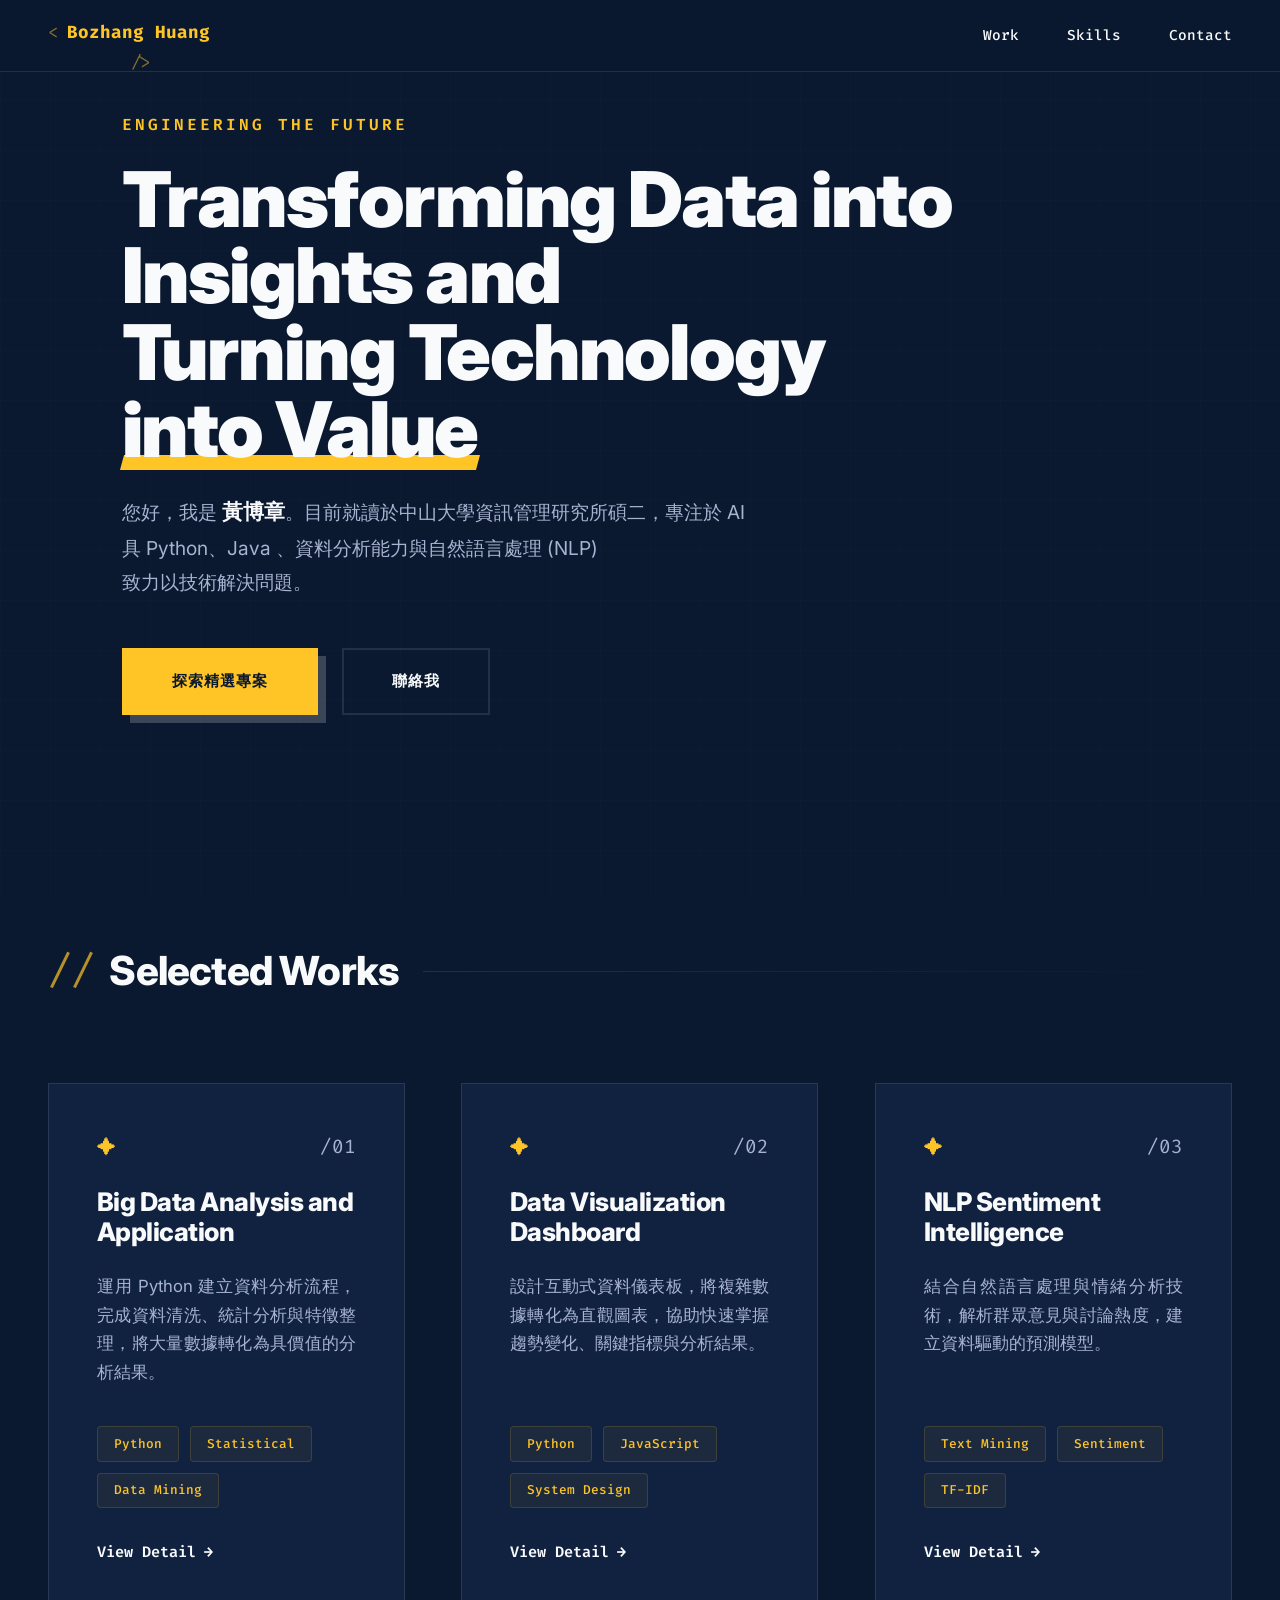
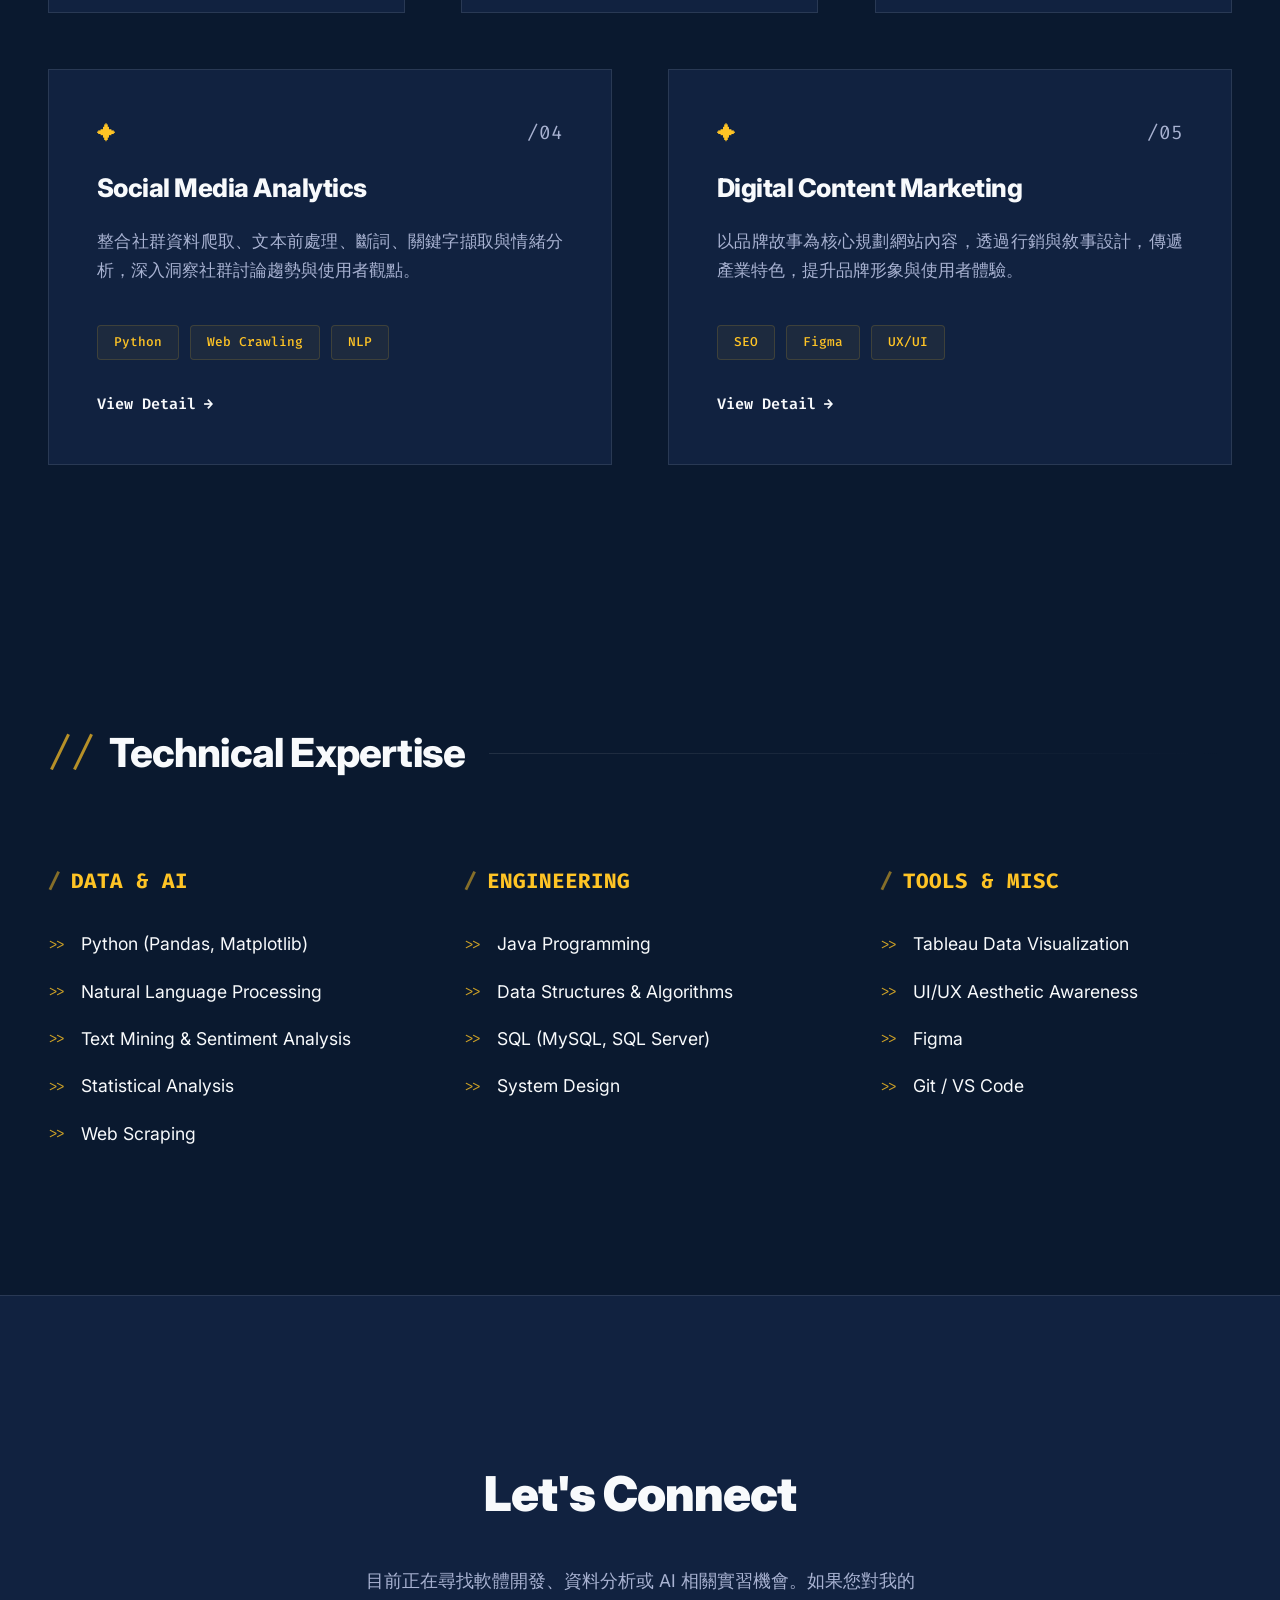
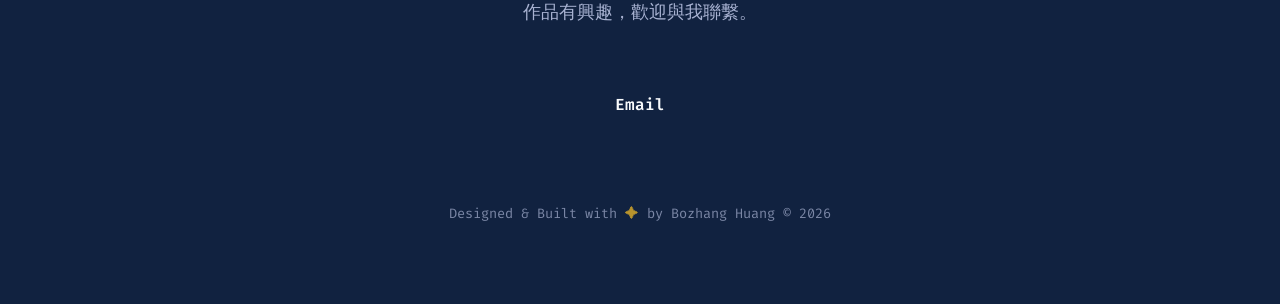
==== index.html @ 005f6b7a "Rename Resume.html to index.html" ====
<!DOCTYPE html>
<html lang="zh-TW">
<head>
    <meta charset="UTF-8">
    <meta name="viewport" content="width=device-width, initial-scale=1.0">
    <title>Bozhang Huang | Software Engineer</title>
    <!-- 引入 Inter 與等寬 Fira Code 字體 -->
    <link rel="preconnect" href="https://fonts.googleapis.com">
    <link rel="preconnect" href="https://fonts.gstatic.com" crossorigin>
    <link href="https://fonts.googleapis.com/css2?family=Fira+Code:wght@400;600&family=Inter:wght@400;500;700;800;900&display=swap" rel="stylesheet">
    <style>
        /* [核心系統] 保持配色系統，僅優化質感與動態 */
        * { margin: 0; padding: 0; box-sizing: border-box; }

        :root {
            /* 顏色完全不變 */
            --bg-blue: #0A192F;         
            --card-blue: #112240;       
            --text-white: #F8FAFC;      
            --text-gray: #A8B2D1;       
            --accent-yellow: #FFC425;   
            --border-light: rgba(255, 255, 255, 0.1);

            /* 更極致、輕盈的動態曲線 (Snap-back) */
            --transition-bounce: cubic-bezier(0.25, 1.1, 0.5, 1.25);
            --transition-smooth: cubic-bezier(0.22, 1, 0.36, 1);
            
            /* 字體設定 */
            --font-sans: 'Inter', -apple-system, sans-serif;
            --font-mono: 'Fira Code', monospace;
        }

        /* [1. 背景質感] 增加幾何網格背景，創造藍圖感 */
        body {
            font-family: var(--font-sans);
            line-height: 1.6;
            color: var(--text-gray);
            background-color: var(--bg-blue);
            -webkit-font-smoothing: antialiased;
            overflow-x: hidden;
            position: relative;
        }

        body::before {
            content: '';
            position: fixed;
            top: 0; left: 0; width: 100%; height: 100%;
            background-image: 
                linear-gradient(var(--border-light) 1px, transparent 1px),
                linear-gradient(90deg, var(--border-light) 1px, transparent 1px);
            background-size: 50px 50px;
            opacity: 0.15; /* 極微弱，增加層次 */
            z-index: -1;
            pointer-events: none;
        }

        h1, h2, h3, h4 { color: var(--text-white); font-weight: 800; letter-spacing: -0.02em; }

        /* [2. 捲動浮現動畫升級] 增加縮放效果，更有張力 */
        .reveal {
            opacity: 0;
            transform: translateY(40px) scale(0.98);
            transition: opacity 1s var(--transition-smooth), transform 1s var(--transition-smooth);
            will-change: transform, opacity;
        }
        .reveal.active {
            opacity: 1;
            transform: translateY(0) scale(1);
        }
        .delay-1 { transition-delay: 0.1s; }
        .delay-2 { transition-delay: 0.2s; }
        .delay-3 { transition-delay: 0.3s; }

        /* --- 導覽列 --- */
        nav {
            position: fixed; top: 0; width: 100%;
            background: rgba(10, 25, 47, 0.85);
            backdrop-filter: blur(12px);
            border-bottom: 1px solid var(--border-light);
            z-index: 100;
            padding: 1.2rem 0;
        }

        nav .container {
            display: flex; justify-content: space-between; align-items: center;
            max-width: 1300px; margin: 0 auto; padding: 0 3rem;
        }

        nav .logo {
            font-family: var(--font-mono);
            font-size: 1.1rem; font-weight: 700;
            color: var(--accent-yellow); /* 改為黃色 */
            text-decoration: none; display: flex; align-items: center; gap: 8px;
        }

        /* 將原本的小黃方塊改為動態括號 */
        nav .logo::before { content: '<'; font-weight: 400; opacity: 0.5; }
        nav .logo::after { content: '/>'; font-weight: 400; opacity: 0.5; }

        nav ul { display: flex; list-style: none; gap: 3rem; }

        nav a {
            text-decoration: none; color: var(--text-white);
            font-size: 0.9rem; font-weight: 500; font-family: var(--font-mono);
            position: relative; padding-bottom: 4px;
        }

        /* 導覽列底線 Hover 動畫：改為從中間展開 */
        nav a::after {
            content: ''; position: absolute; bottom: 0; left: 50%;
            width: 0%; height: 2px;
            background-color: var(--accent-yellow);
            transition: width 0.3s ease, left 0.3s ease;
        }

        nav a:hover::after { width: 100%; left: 0; }
        nav a:hover { color: var(--accent-yellow); transition: color 0.3s; }

        /* --- 英雄區塊 (Hero) --- */
        .hero {
            padding: 7rem 2rem 6rem; /* 增加留白 */
            max-width: 1100px; margin: 0 auto;
        }

        .hero-label {
            display: inline-block;
            color: var(--accent-yellow);
            font-weight: 600; font-size: 1rem;
            letter-spacing: 3px; text-transform: uppercase;
            margin-bottom: 1.5rem;
            font-family: var(--font-mono);
        }

        .hero h1 {
            font-size: clamp(2.5rem, 6vw, 5rem); /* 更大器 */
            line-height: 1; margin-bottom: 1.5rem;
            font-weight: 900;
        }

        /* 關鍵字黃色底線升級：增加動態展開效果 */
        .highlight {
            position: relative; z-index: 1; white-space: nowrap;
        }
        .highlight::after {
            content: ''; position: absolute;
            bottom: 6px; left: 0; width: 0%; /* 初始寬度為0 */
            height: 15px; background-color: var(--accent-yellow);
            z-index: -1; transform: skewX(-15deg);
            transition: width 0.8s 1.2s var(--transition-smooth); /* 捲動到時才延遲展開 */
        }
        .reveal.active .highlight::after { width: 100%; } /* 觸發動畫時展開 */

        .hero .subtitle {
            font-size: 1.2rem; max-width: 700px;
            margin-bottom: 3rem; line-height: 1.8;
            color: var(--text-gray);
        }

        /* 將 subtitle 中的關鍵字也加粗，增加硬核感 */
        .hero .subtitle strong { color: var(--text-white); font-weight: 700; font-family: var(--font-mono); font-size: 1.1em;}

        .cta-buttons { display: flex; gap: 1.5rem; flex-wrap: wrap; }

        /* [按鈕 Neo-brutalist 升級] 增加更強烈的機械反饋 */
        .btn {
            padding: 1.2rem 3rem;
            font-family: var(--font-mono); font-size: 0.95rem; font-weight: 700;
            text-decoration: none; text-transform: uppercase; letter-spacing: 1px;
            transition: all 0.2s var(--transition-bounce); /* 彈性轉場 */
            border: 2px solid transparent;
            display: inline-flex; align-items: center; justify-content: center;
            position: relative; top: 0; left: 0;
        }

        .btn-primary {
            background: var(--accent-yellow); color: var(--bg-blue);
            border-color: var(--accent-yellow);
            /* 更強烈的實心陰影 */
            box-shadow: 8px 8px 0px rgba(248, 250, 252, 0.2);
        }

        .btn-primary:hover {
            /* 滑鼠懸停：按鈕往左上移，陰影往右下延伸，創造機械按下的觸感 */
            top: -4px; left: -4px;
            box-shadow: 14px 14px 0px rgba(248, 250, 252, 1);
        }

        .btn-secondary {
            background: transparent; color: var(--text-white);
            border-color: var(--border-light);
            box-shadow: 4px 4px 0px rgba(255, 255, 255, 0.0); /* 初始無陰影 */
        }

        .btn-secondary:hover {
            border-color: var(--text-white);
            background: rgba(255, 255, 255, 0.05);
            top: -2px; left: -2px;
            box-shadow: 6px 6px 0px rgba(255, 255, 255, 0.8);
        }

        /* --- 區塊共用 --- */
        .section-container { max-width: 1300px; margin: 0 auto; padding: 8rem 3rem; }

        .section-header {
            display: flex; align-items: center; margin-bottom: 5rem; gap: 1.5rem;
        }

        /* 標題加上 monospace 序號，更像代碼檔案 */
        .section-header h2 {
            font-size: 2.5rem; white-space: nowrap; font-weight: 800;
            display: flex; align-items: center; gap: 15px;
        }
        
        .section-header h2::before {
            content: '//'; color: var(--accent-yellow);
            font-family: var(--font-mono); font-weight: 400; opacity: 0.7;
        }

        .section-header::after {
            content: ''; height: 1px; width: 100%;
            background: linear-gradient(90deg, var(--border-light), transparent); /* 漸層線 */
        }

        /* --- [3. 專案卡片區塊升級] --- */
        .projects-grid {
            display: grid; grid-template-columns: repeat(auto-fit, minmax(350px, 1fr)); gap: 3.5rem;
        }

        @media (min-width: 1100px) {
            .projects-grid { grid-template-columns: repeat(6, 1fr); }
            .project-card:nth-child(1), .project-card:nth-child(2), .project-card:nth-child(3) { grid-column: span 2; }
            .project-card:nth-child(4), .project-card:nth-child(5) { grid-column: span 3; }
        }

        .project-card {
            background: var(--card-blue);
            border: 1px solid var(--border-light); /* 更細的邊框 */
            padding: 3rem; display: flex; flex-direction: column;
            transition: all 0.3s var(--transition-bounce);
            position: relative;
            overflow: hidden; /* 用於隱藏光暈 */
        }

        /* 卡片 Hover：增加黃色實心陰影與黃色呼吸光暈 */
        .project-card:hover {
            transform: translate(-8px, -8px);
            border-color: var(--accent-yellow);
            /* 黃色實心陰影 */
            box-shadow: 10px 10px 0px var(--accent-yellow);
            z-index: 2;
        }
        
        /* 增加一個極微弱的呼吸光暈在Hover時浮現 */
        .project-card::before {
            content: ''; position: absolute;
            top: 50%; left: 50%; width: 100px; height: 100px;
            background: var(--accent-yellow);
            filter: blur(80px); opacity: 0;
            transition: opacity 0.5s var(--transition-smooth);
            pointer-events: none; transform: translate(-50%, -50%);
        }
        .project-card:hover::before { opacity: 0.15; }

        .project-header {
            display: flex; justify-content: space-between; align-items: center;
            margin-bottom: 1.5rem; font-family: var(--font-mono); font-size: 1.2rem;
        }

        .project-icon { color: var(--accent-yellow); font-family: var(--font-sans); }

        .project-card h3 {
            font-size: 1.6rem; line-height: 1.2; margin-bottom: 1.5rem; font-weight: 800;
        }

        .project-card p {
            font-size: 1.05rem; line-height: 1.7; margin-bottom: 2.5rem; flex-grow: 1;
            color: var(--text-gray); text-align: justify;
        }

        .project-tags { display: flex; gap: 0.7rem; flex-wrap: wrap; margin-bottom: 2rem; }

        /* 標籤升級：更像硬核的藥丸顆粒 */
        .tag {
            color: var(--accent-yellow);
            background: rgba(255, 196, 37, 0.05);
            font-family: var(--font-mono);
            font-size: 0.8rem; font-weight: 500;
            padding: 0.4rem 1rem; border-radius: 4px; /* 改為方角，更酷 */
            border: 1px solid rgba(255, 196, 37, 0.15);
            transition: all 0.2s;
        }

        .project-card:hover .tag {
            background: rgba(255, 196, 37, 0.1); border-color: rgba(255, 196, 37, 0.4);
        }

        .project-links a {
            color: var(--text-white); text-decoration: none;
            font-family: var(--font-mono); font-weight: 600; font-size: 0.95rem;
            display: flex; align-items: center; gap: 8px; transition: color 0.2s;
        }

        .project-links a:hover { color: var(--accent-yellow); }
        .project-links a::after { content: '→'; transition: transform 0.2s; }
        .project-links a:hover::after { transform: translateX(5px); }

        /* --- 技能區塊 --- */
        .skills-grid {
            display: grid; grid-template-columns: repeat(auto-fit, minmax(280px, 1fr)); gap: 4rem;
        }

        .skill-group h4 {
            font-size: 1.3rem; margin-bottom: 2rem;
            color: var(--accent-yellow); font-family: var(--font-mono);
            text-transform: uppercase; letter-spacing: 1px;
            display: flex; align-items: center; gap: 10px;
        }
        
        .skill-group h4::before { content: '/'; opacity: 0.5; }

        .skill-group ul { list-style: none; }

        .skill-group ul li {
            font-size: 1.1rem; margin-bottom: 1.2rem;
            display: flex; align-items: center; color: var(--text-white);
            transition: transform 0.2s var(--transition-bounce);
        }
        
        /* 技能列表 Hover 時微弱凸起 */
        .skill-group ul li:hover { transform: translateX(5px); }

        /* 原本的三角箭頭改為 monospace 字體符號 */
        .skill-group ul li::before {
            content: '>>'; color: var(--accent-yellow);
            margin-right: 15px; font-size: 0.9rem; font-family: var(--font-mono); opacity: 0.8;
        }

        /* --- 頁腳 --- */
        footer {
            padding: 10rem 2rem 5rem; text-align: center;
            border-top: 1px solid var(--border-light);
            background: var(--card-blue);
        }

        footer h2 {
            font-size: 3rem; margin-bottom: 2rem;
            font-weight: 900; letter-spacing: -1px;
        }

        footer p {
            max-width: 550px; margin: 0 auto 4rem;
            font-size: 1.1rem; color: var(--text-gray); line-height: 1.8;
        }

        .social-links {
            display: flex; justify-content: center; gap: 3rem; margin-bottom: 5rem;
            font-family: var(--font-mono);
        }

        .social-links a {
            color: var(--text-white); text-decoration: none;
            font-weight: 600; font-size: 1rem; position: relative; padding-bottom: 5px;
        }

        /* 頁腳 Social Links 底線動畫：由右向左消失的酷效果 */
        .social-links a::after {
            content: ''; position: absolute; bottom: 0; left: 0;
            width: 100%; height: 2px;
            background-color: var(--accent-yellow);
            transform: scaleX(0); transform-origin: left;
            transition: transform 0.3s var(--transition-smooth);
        }

        .social-links a:hover::after { transform: scaleX(1); }
        .social-links a:hover { color: var(--accent-yellow); transition: color 0.3s; }

        .copyright {
            font-size: 0.85rem; font-family: var(--font-mono); color: var(--text-gray); opacity: 0.7;
        }

        /* 響應式優化 */
        @media (max-width: 768px) {
            nav ul { display: none; }
            nav .container { padding: 0 2rem; }
            .hero { padding: 10rem 1.5rem 8rem; }
            .hero h1 { font-size: 3rem; }
            .section-container { padding: 6rem 1.5rem; }
            .section-header h2 { font-size: 2rem; }
            .projects-grid { gap: 2.5rem; }
            .project-card { padding: 2.5rem; }
            footer h2 { font-size: 2.5rem; }
        }
    </style>
</head>
<body>

    <!-- [4. 背景顆粒幾何圖形 (由CSS body::before處理)] -->

    <!-- 導覽列 -->
    <nav>
        <div class="container">
            <a href="#" class="logo">Bozhang Huang</a>
            <ul>
                <li><a href="#projects">Work</a></li>
                <li><a href="#skills">Skills</a></li>
                <li><a href="#contact">Contact</a></li>
            </ul>
        </div>
    </nav>

    <!-- 英雄區塊 -->
    <section class="hero reveal active">
        <span class="hero-label">Engineering the Future</span>
        <h1>Transforming Data into Insights and <br><span class="highlight">Turning Technology <br>into Value</span> </h1>
        <p class="subtitle" style="text-align: justify;">
            您好，我是 <strong>黃博章</strong>。目前就讀於中山大學資訊管理研究所碩二，專注於 AI<br>具 Python、Java 、資料分析能力與自然語言處理 (NLP)<br>致力以技術解決問題。
        </p>
        <div class="cta-buttons">
            <a href="#projects" class="btn btn-primary">探索精選專案</a>
            <a href="#contact" class="btn btn-secondary">聯絡我</a>
        </div>
    </section>

    <!-- 專案區塊 -->
    <section class="section-container" id="projects">
        <div class="section-header reveal">
            <h2>Selected Works</h2>
        </div>
        
        <div class="projects-grid">
            <!-- 專案 1 -->
            <div class="project-card reveal delay-1">
                <div class="project-header">
                    <div class="project-icon">✦</div>
                    <div class="project-id">/01</div>
                </div>
                <h3>Big Data Analysis and Application</h3>
                <p>運用 Python 建立資料分析流程，完成資料清洗、統計分析與特徵整理，將大量數據轉化為具價值的分析結果。</p>
                <div class="project-tags">
                    <span class="tag">Python</span>
                    <span class="tag">Statistical</span>
                    <span class="tag">Data Mining</span>
                </div>
                <div class="project-links">
                    <a href="https://github.com/Brian55464/BigDataAnalysis" target="_blank">View Detail</a>
                </div>
            </div>

            <!-- 專案 2 -->
            <div class="project-card reveal delay-2">
                <div class="project-header">
                    <div class="project-icon">✦</div>
                    <div class="project-id">/02</div>
                </div>
                <h3>Data Visualization Dashboard</h3>
                <p>設計互動式資料儀表板，將複雜數據轉化為直觀圖表，協助快速掌握趨勢變化、關鍵指標與分析結果。</p>
                <div class="project-tags">
                    <span class="tag">Python</span>
                    <span class="tag">JavaScript</span>
                    <span class="tag">System Design</span>
                </div>
                <div class="project-links">
                    <a href="https://brian55464.github.io/DataVisualization/" target="_blank">View Detail</a>
                </div>
            </div>

            <!-- 專案 3 -->
            <div class="project-card reveal delay-3">
                <div class="project-header">
                    <div class="project-icon">✦</div>
                    <div class="project-id">/03</div>
                </div>
                <h3>NLP Sentiment Intelligence</h3>
                <p>結合自然語言處理與情緒分析技術，解析群眾意見與討論熱度，建立資料驅動的預測模型。</p>
                <div class="project-tags">
                    <span class="tag">Text Mining</span>
                    <span class="tag">Sentiment</span>
                    <span class="tag">TF-IDF</span>
                </div>
                <div class="project-links">
                    <a href="https://brian55464.github.io/-predict/" target="_blank">View Detail</a>
                </div>
            </div>

            <!-- 專案 4 -->
            <div class="project-card reveal delay-1">
                <div class="project-header">
                    <div class="project-icon">✦</div>
                    <div class="project-id">/04</div>
                </div>
                <h3>Social Media Analytics</h3>
                <p>整合社群資料爬取、文本前處理、斷詞、關鍵字擷取與情緒分析，深入洞察社群討論趨勢與使用者觀點。</p>
                <div class="project-tags">
                    <span class="tag">Python</span>
                    <span class="tag">Web Crawling</span>
                    <span class="tag">NLP</span>
                </div>
                <div class="project-links">
                    <a href="https://github.com/Brian55464/SocialAnalyze" target="_blank">View Detail</a>
                </div>
            </div>

            <!-- 專案 5 -->
            <div class="project-card reveal delay-2">
                <div class="project-header">
                    <div class="project-icon">✦</div>
                    <div class="project-id">/05</div>
                </div>
                <h3>Digital Content Marketing</h3>
                <p>以品牌故事為核心規劃網站內容，透過行銷與敘事設計，傳遞產業特色，提升品牌形象與使用者體驗。</p>
                <div class="project-tags">
                    <span class="tag">SEO</span>
                    <span class="tag">Figma</span>
                    <span class="tag">UX/UI</span>
                </div>
                <div class="project-links">
                    <a href="https://brian55464.github.io/webserve/" target="_blank">View Detail</a>
                </div>
            </div>
        </div>
    </section>

    <!-- 技能區塊 -->
    <section class="section-container" id="skills">
        <div class="section-header reveal">
            <h2>Technical Expertise</h2>
        </div>
        
        <div class="skills-grid">
            <div class="skill-group reveal delay-1">
                <h4>Data & AI</h4>
                <ul>
                    <li>Python (Pandas, Matplotlib)</li>
                    <li>Natural Language Processing</li>
                    <li>Text Mining & Sentiment Analysis</li>
                    <li>Statistical Analysis</li>
                    <li>Web Scraping</li>
                </ul>
            </div>
            
            <div class="skill-group reveal delay-2">
                <h4>Engineering</h4>
                <ul>
                    <li>Java Programming</li>
                    <li>Data Structures & Algorithms</li>
                    <li>SQL (MySQL, SQL Server)</li>
                    <li>System Design</li>
                </ul>
            </div>

            <div class="skill-group reveal delay-3">
                <h4>Tools & Misc</h4>
                <ul>
                    <li>Tableau Data Visualization</li>
                    <li>UI/UX Aesthetic Awareness</li>
                    <li>Figma</li>
                    <li>Git / VS Code</li>
                </ul>
            </div>
        </div>
    </section>

    <!-- 頁腳 -->
    <footer id="contact" class="reveal">
        <h2>Let's Connect</h2>
        <p>目前正在尋找軟體開發、資料分析或 AI 相關實習機會。如果您對我的作品有興趣，歡迎與我聯繫。</p>
        
        <div class="social-links">
            <a href="mailto:cyc464@gmail.com">Email</a>
        </div>
        
        <div class="copyright">
            Designed & Built with <span style="color:var(--accent-yellow)">✦</span> by Bozhang Huang © 2026
        </div>
    </footer>

    <!-- 捲動觸發動畫腳本 (不變) -->
    <script>
        document.addEventListener("DOMContentLoaded", () => {
            const observerOptions = {
                root: null,
                rootMargin: '0px',
                threshold: 0.15
            };

            const observer = new IntersectionObserver((entries, observer) => {
                entries.forEach(entry => {
                    if (entry.isIntersecting) {
                        entry.target.classList.add('active');
                        observer.unobserve(entry.target); // 只觸發一次
                    }
                });
            }, observerOptions);

            const revealElements = document.querySelectorAll('.reveal');
            revealElements.forEach(el => observer.observe(el));
        });
    </script>
</body>
</html>
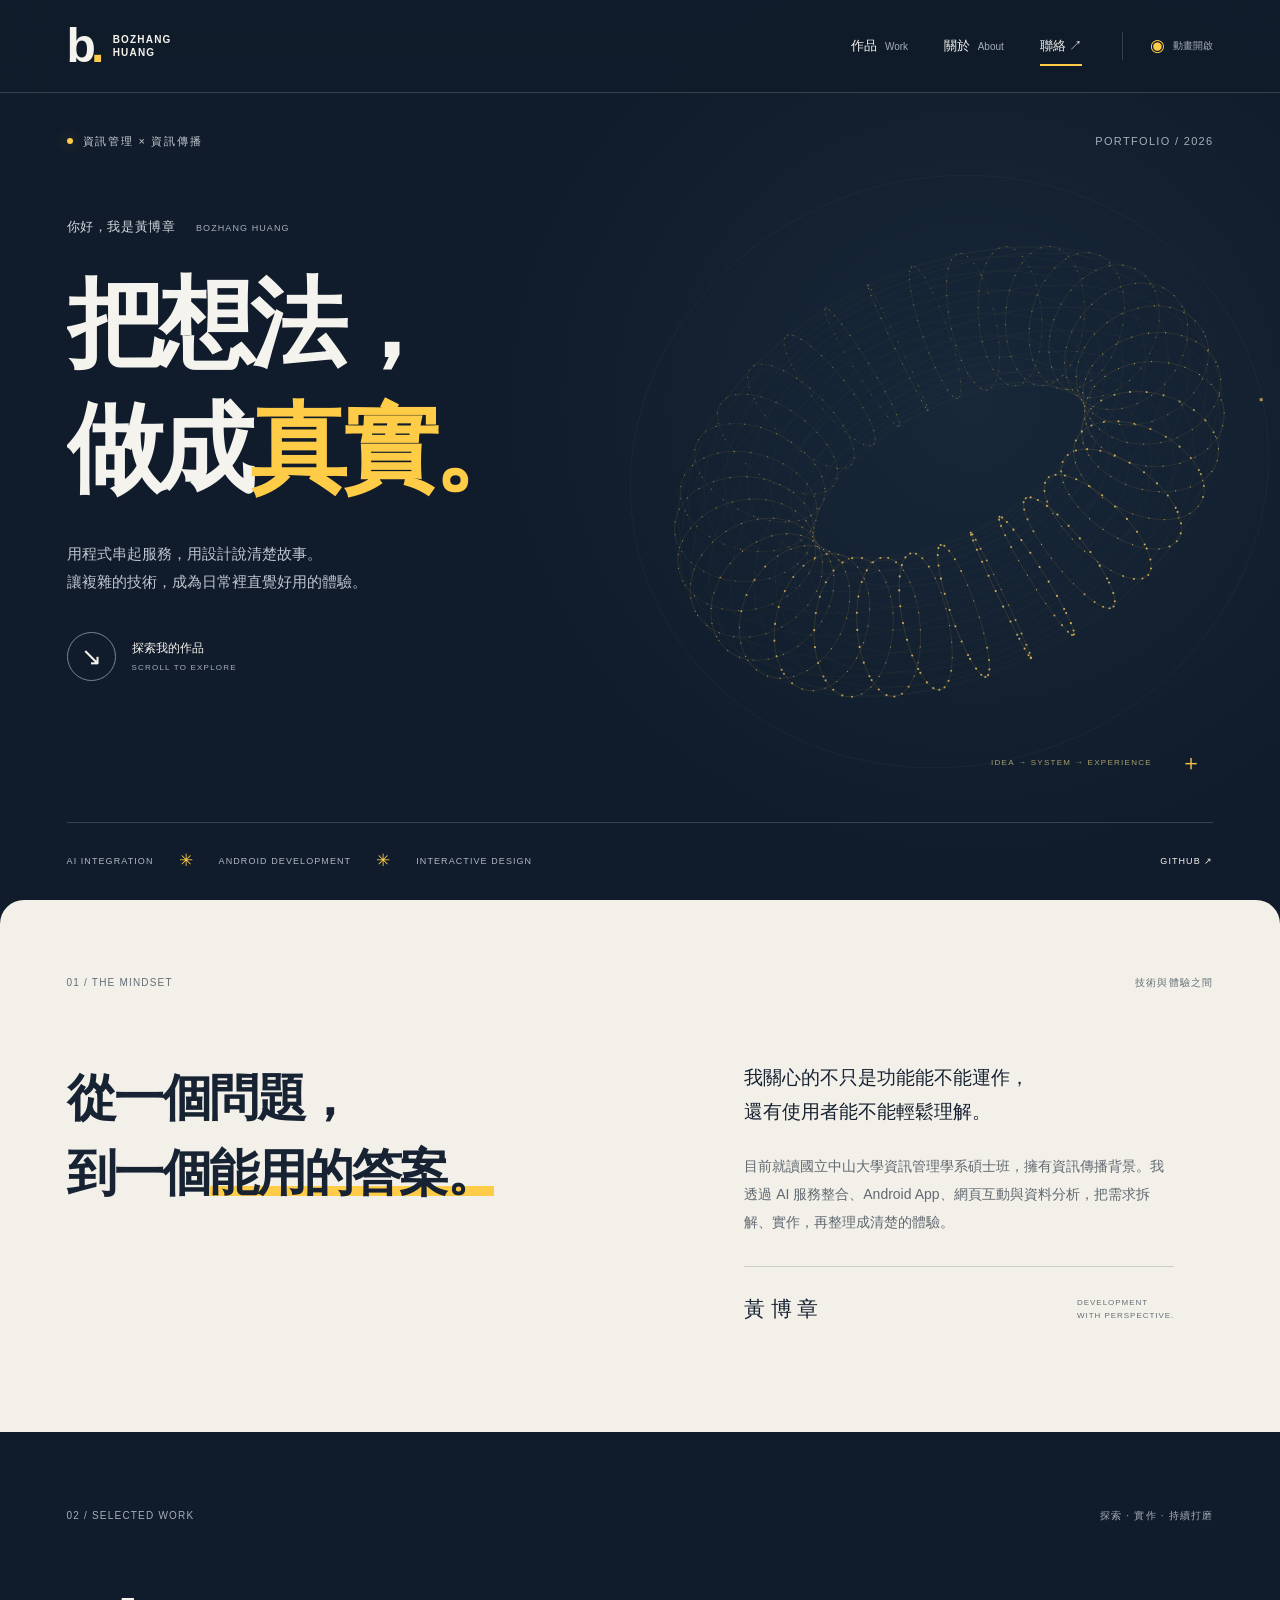
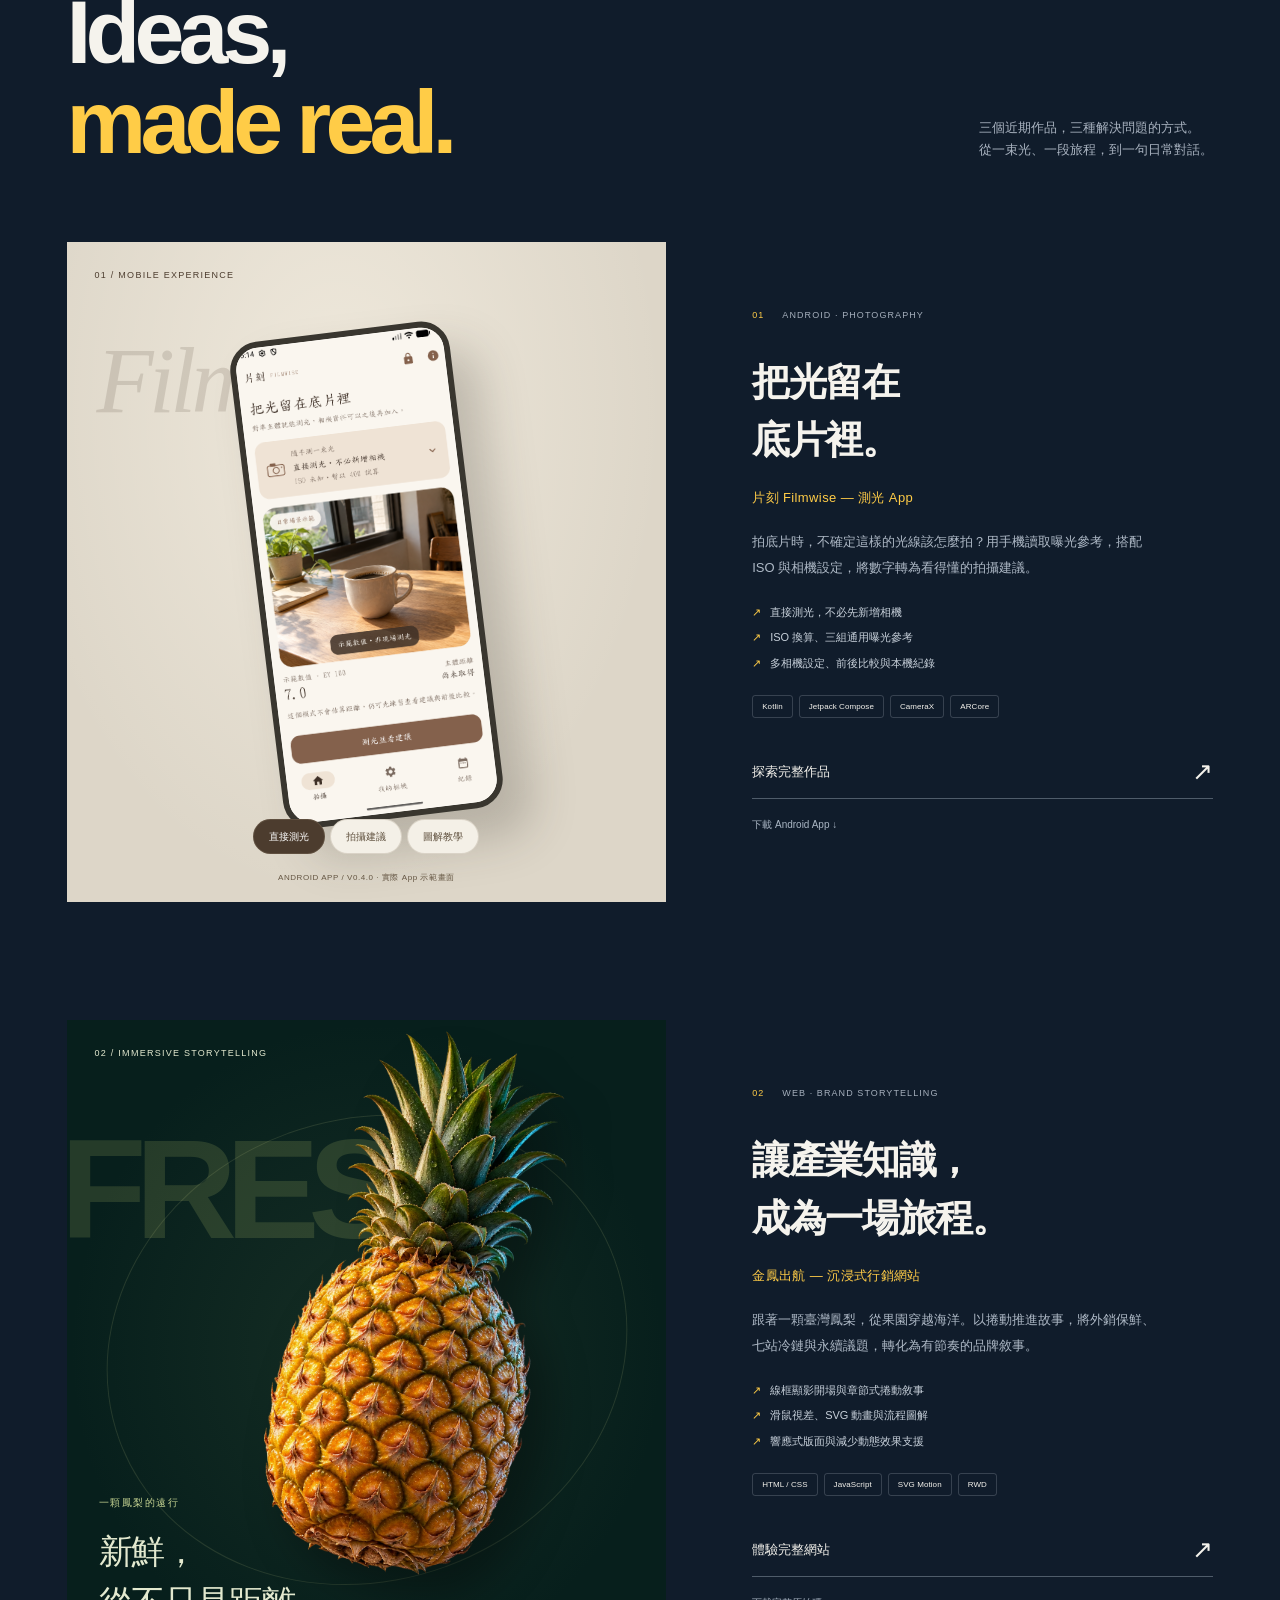
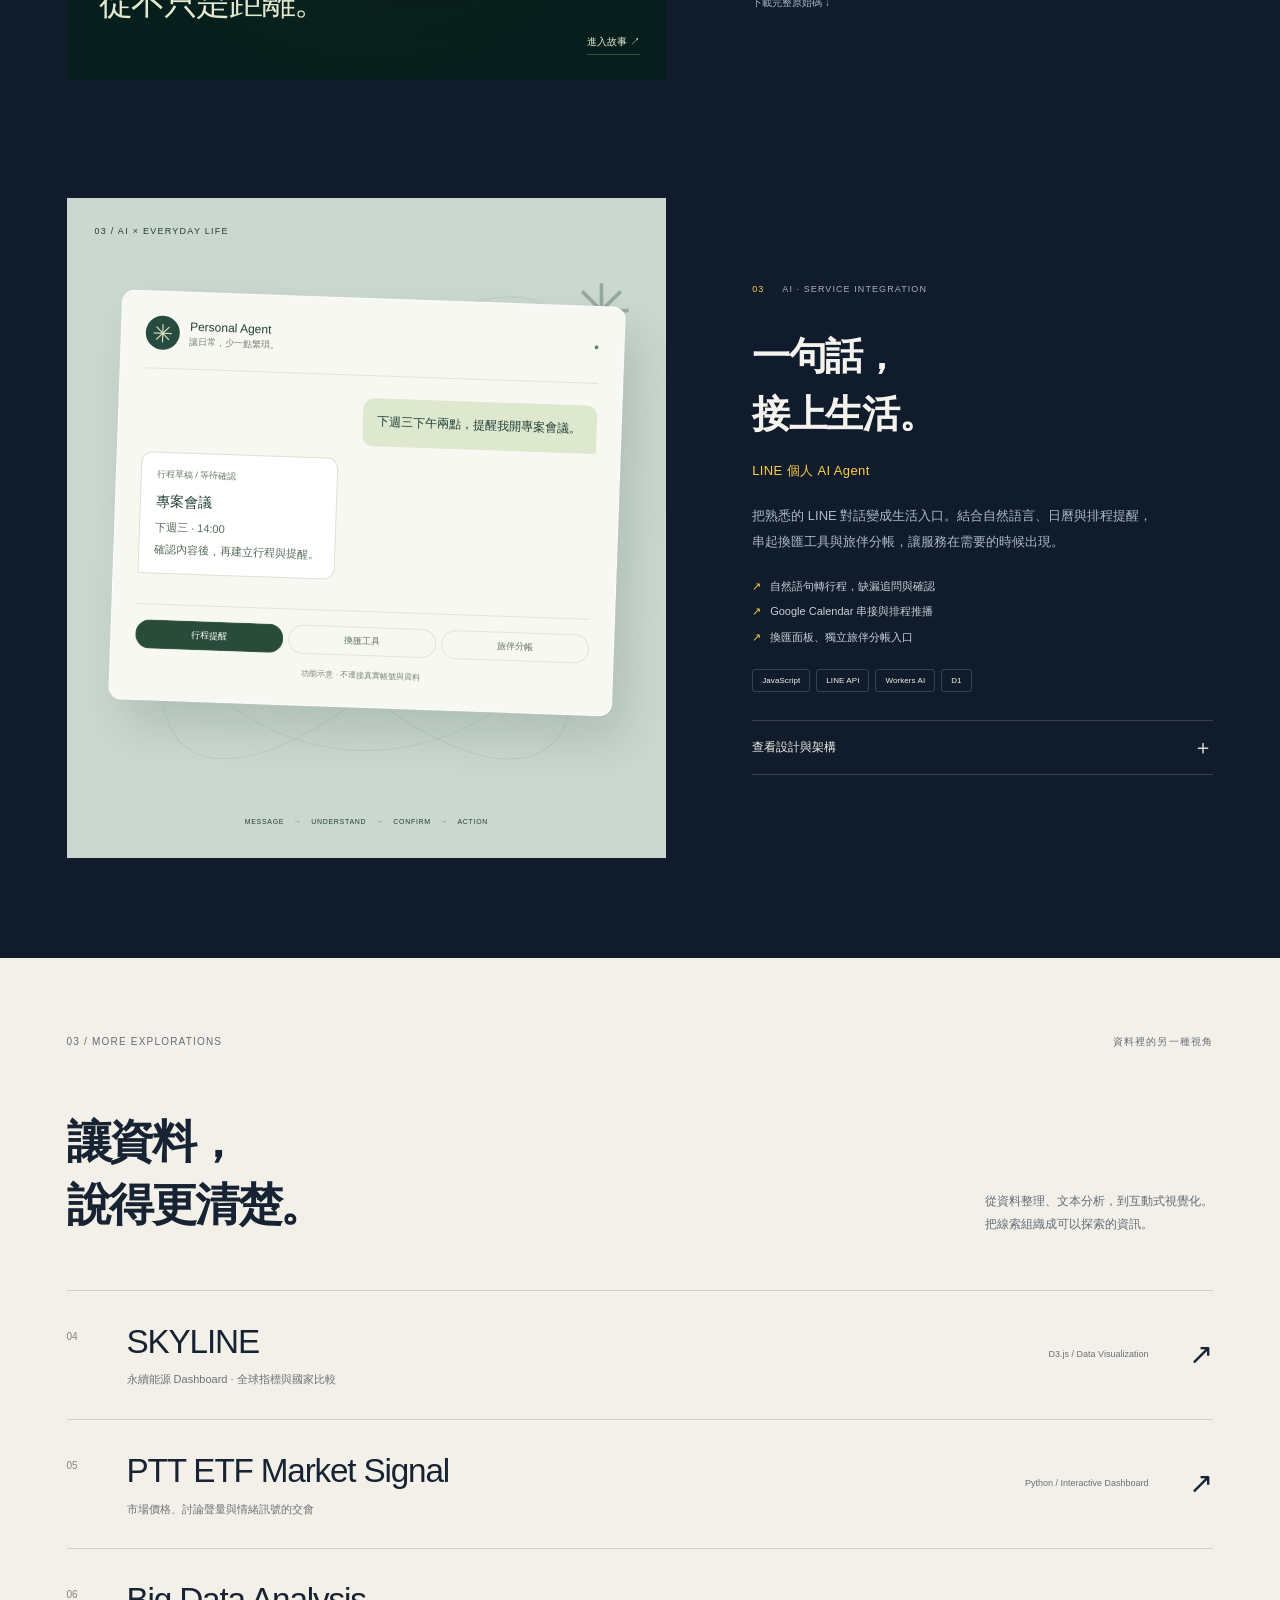
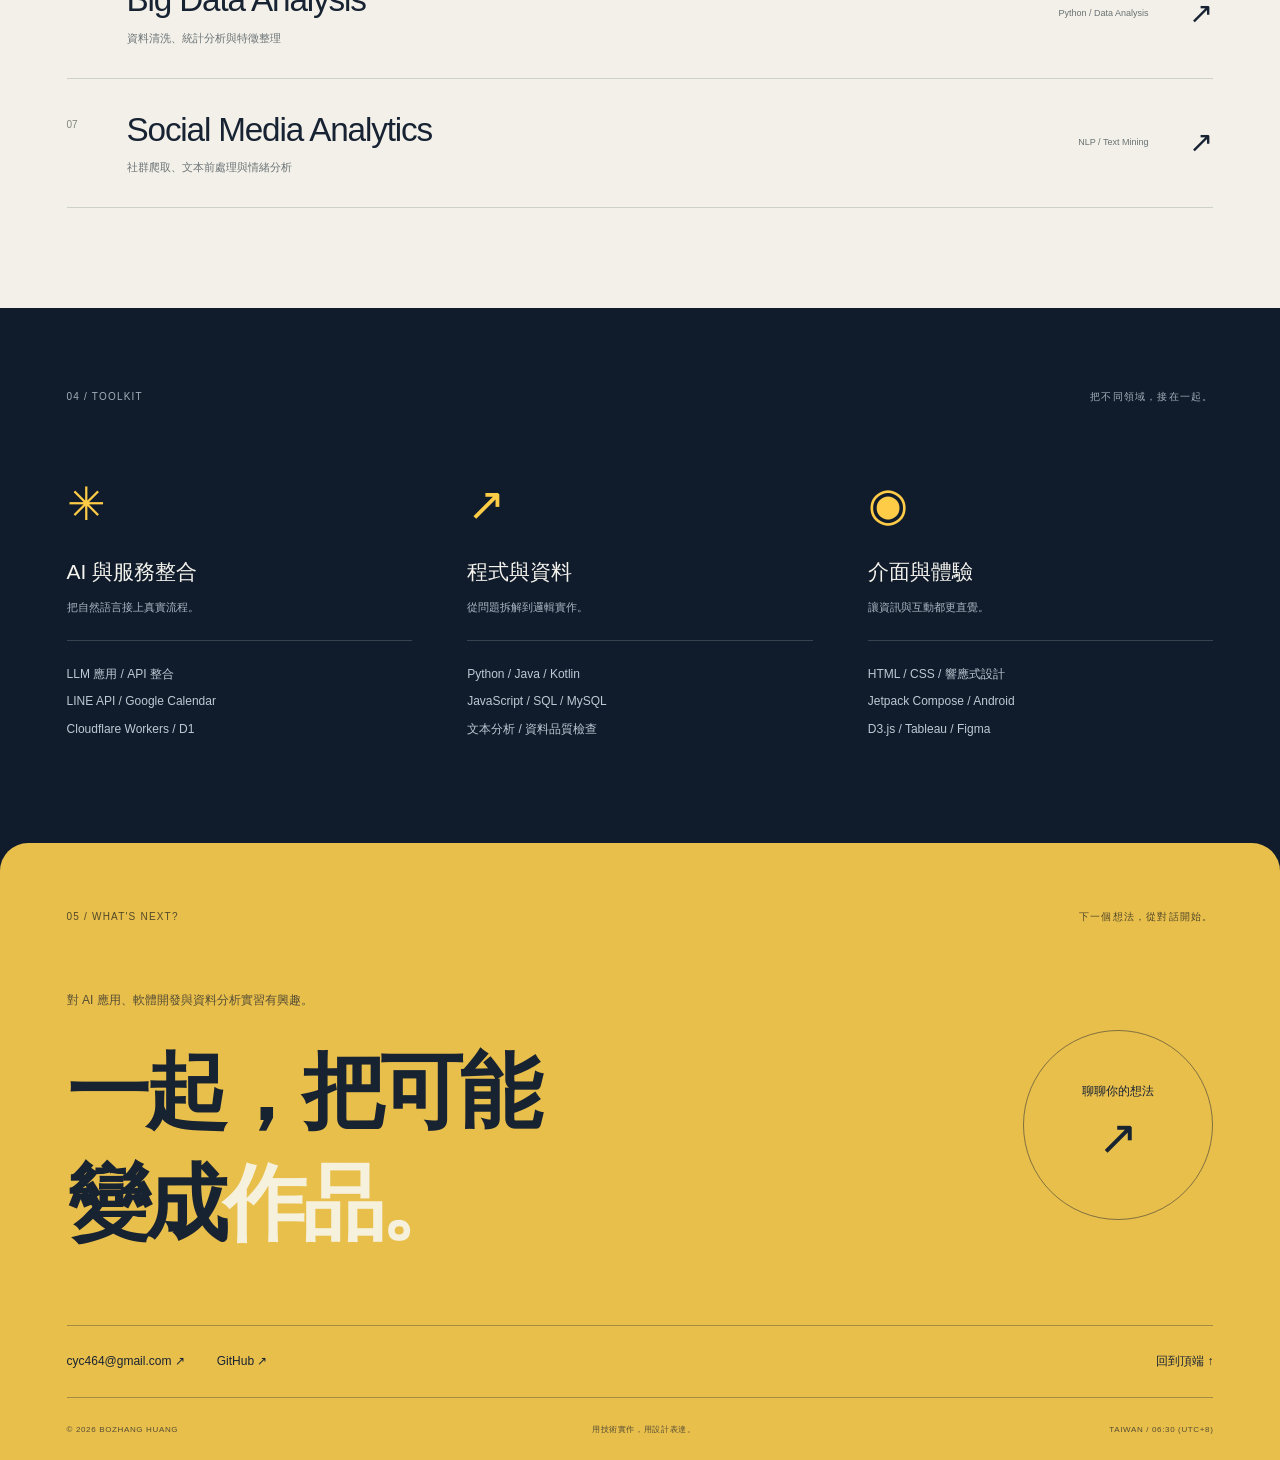
==== commit e75cb373: "Redesign portfolio and showcase Filmwise, ColdChain and private Agent overview" ====
--- a/index.html
+++ b/index.html
@@ -1,600 +1,12 @@
-<!DOCTYPE html>
-<html lang="zh-TW">
-<head>
-    <meta charset="UTF-8">
-    <meta name="viewport" content="width=device-width, initial-scale=1.0">
-    <title>Bozhang Huang | Software Engineer</title>
-    <!-- 引入 Inter 與等寬 Fira Code 字體 -->
-    <link rel="preconnect" href="https://fonts.googleapis.com">
-    <link rel="preconnect" href="https://fonts.gstatic.com" crossorigin>
-    <link href="https://fonts.googleapis.com/css2?family=Fira+Code:wght@400;600&family=Inter:wght@400;500;700;800;900&display=swap" rel="stylesheet">
-    <style>
-        /* [核心系統] 保持配色系統，僅優化質感與動態 */
-        * { margin: 0; padding: 0; box-sizing: border-box; }
-
-        :root {
-            /* 顏色完全不變 */
-            --bg-blue: #0A192F;         
-            --card-blue: #112240;       
-            --text-white: #F8FAFC;      
-            --text-gray: #A8B2D1;       
-            --accent-yellow: #FFC425;   
-            --border-light: rgba(255, 255, 255, 0.1);
-
-            /* 更極致、輕盈的動態曲線 (Snap-back) */
-            --transition-bounce: cubic-bezier(0.25, 1.1, 0.5, 1.25);
-            --transition-smooth: cubic-bezier(0.22, 1, 0.36, 1);
-            
-            /* 字體設定 */
-            --font-sans: 'Inter', -apple-system, sans-serif;
-            --font-mono: 'Fira Code', monospace;
-        }
-
-        /* [1. 背景質感] 增加幾何網格背景，創造藍圖感 */
-        body {
-            font-family: var(--font-sans);
-            line-height: 1.6;
-            color: var(--text-gray);
-            background-color: var(--bg-blue);
-            -webkit-font-smoothing: antialiased;
-            overflow-x: hidden;
-            position: relative;
-        }
-
-        body::before {
-            content: '';
-            position: fixed;
-            top: 0; left: 0; width: 100%; height: 100%;
-            background-image: 
-                linear-gradient(var(--border-light) 1px, transparent 1px),
-                linear-gradient(90deg, var(--border-light) 1px, transparent 1px);
-            background-size: 50px 50px;
-            opacity: 0.15; /* 極微弱，增加層次 */
-            z-index: -1;
-            pointer-events: none;
-        }
-
-        h1, h2, h3, h4 { color: var(--text-white); font-weight: 800; letter-spacing: -0.02em; }
-
-        /* [2. 捲動浮現動畫升級] 增加縮放效果，更有張力 */
-        .reveal {
-            opacity: 0;
-            transform: translateY(40px) scale(0.98);
-            transition: opacity 1s var(--transition-smooth), transform 1s var(--transition-smooth);
-            will-change: transform, opacity;
-        }
-        .reveal.active {
-            opacity: 1;
-            transform: translateY(0) scale(1);
-        }
-        .delay-1 { transition-delay: 0.1s; }
-        .delay-2 { transition-delay: 0.2s; }
-        .delay-3 { transition-delay: 0.3s; }
-
-        /* --- 導覽列 --- */
-        nav {
-            position: fixed; top: 0; width: 100%;
-            background: rgba(10, 25, 47, 0.85);
-            backdrop-filter: blur(12px);
-            border-bottom: 1px solid var(--border-light);
-            z-index: 100;
-            padding: 1.2rem 0;
-        }
-
-        nav .container {
-            display: flex; justify-content: space-between; align-items: center;
-            max-width: 1300px; margin: 0 auto; padding: 0 3rem;
-        }
-
-        nav .logo {
-            font-family: var(--font-mono);
-            font-size: 1.1rem; font-weight: 700;
-            color: var(--accent-yellow); /* 改為黃色 */
-            text-decoration: none; display: flex; align-items: center; gap: 8px;
-        }
-
-        /* 將原本的小黃方塊改為動態括號 */
-        nav .logo::before { content: '<'; font-weight: 400; opacity: 0.5; }
-        nav .logo::after { content: '/>'; font-weight: 400; opacity: 0.5; }
-
-        nav ul { display: flex; list-style: none; gap: 3rem; }
-
-        nav a {
-            text-decoration: none; color: var(--text-white);
-            font-size: 0.9rem; font-weight: 500; font-family: var(--font-mono);
-            position: relative; padding-bottom: 4px;
-        }
-
-        /* 導覽列底線 Hover 動畫：改為從中間展開 */
-        nav a::after {
-            content: ''; position: absolute; bottom: 0; left: 50%;
-            width: 0%; height: 2px;
-            background-color: var(--accent-yellow);
-            transition: width 0.3s ease, left 0.3s ease;
-        }
-
-        nav a:hover::after { width: 100%; left: 0; }
-        nav a:hover { color: var(--accent-yellow); transition: color 0.3s; }
-
-        /* --- 英雄區塊 (Hero) --- */
-        .hero {
-            padding: 7rem 2rem 6rem; /* 增加留白 */
-            max-width: 1100px; margin: 0 auto;
-        }
-
-        .hero-label {
-            display: inline-block;
-            color: var(--accent-yellow);
-            font-weight: 600; font-size: 1rem;
-            letter-spacing: 3px; text-transform: uppercase;
-            margin-bottom: 1.5rem;
-            font-family: var(--font-mono);
-        }
-
-        .hero h1 {
-            font-size: clamp(2.5rem, 6vw, 5rem); /* 更大器 */
-            line-height: 1; margin-bottom: 1.5rem;
-            font-weight: 900;
-        }
-
-        /* 關鍵字黃色底線升級：增加動態展開效果 */
-        .highlight {
-            position: relative; z-index: 1; white-space: nowrap;
-        }
-        .highlight::after {
-            content: ''; position: absolute;
-            bottom: 6px; left: 0; width: 0%; /* 初始寬度為0 */
-            height: 15px; background-color: var(--accent-yellow);
-            z-index: -1; transform: skewX(-15deg);
-            transition: width 0.8s 1.2s var(--transition-smooth); /* 捲動到時才延遲展開 */
-        }
-        .reveal.active .highlight::after { width: 100%; } /* 觸發動畫時展開 */
-
-        .hero .subtitle {
-            font-size: 1.2rem; max-width: 700px;
-            margin-bottom: 3rem; line-height: 1.8;
-            color: var(--text-gray);
-        }
-
-        /* 將 subtitle 中的關鍵字也加粗，增加硬核感 */
-        .hero .subtitle strong { color: var(--text-white); font-weight: 700; font-family: var(--font-mono); font-size: 1.1em;}
-
-        .cta-buttons { display: flex; gap: 1.5rem; flex-wrap: wrap; }
-
-        /* [按鈕 Neo-brutalist 升級] 增加更強烈的機械反饋 */
-        .btn {
-            padding: 1.2rem 3rem;
-            font-family: var(--font-mono); font-size: 0.95rem; font-weight: 700;
-            text-decoration: none; text-transform: uppercase; letter-spacing: 1px;
-            transition: all 0.2s var(--transition-bounce); /* 彈性轉場 */
-            border: 2px solid transparent;
-            display: inline-flex; align-items: center; justify-content: center;
-            position: relative; top: 0; left: 0;
-        }
-
-        .btn-primary {
-            background: var(--accent-yellow); color: var(--bg-blue);
-            border-color: var(--accent-yellow);
-            /* 更強烈的實心陰影 */
-            box-shadow: 8px 8px 0px rgba(248, 250, 252, 0.2);
-        }
-
-        .btn-primary:hover {
-            /* 滑鼠懸停：按鈕往左上移，陰影往右下延伸，創造機械按下的觸感 */
-            top: -4px; left: -4px;
-            box-shadow: 14px 14px 0px rgba(248, 250, 252, 1);
-        }
-
-        .btn-secondary {
-            background: transparent; color: var(--text-white);
-            border-color: var(--border-light);
-            box-shadow: 4px 4px 0px rgba(255, 255, 255, 0.0); /* 初始無陰影 */
-        }
-
-        .btn-secondary:hover {
-            border-color: var(--text-white);
-            background: rgba(255, 255, 255, 0.05);
-            top: -2px; left: -2px;
-            box-shadow: 6px 6px 0px rgba(255, 255, 255, 0.8);
-        }
-
-        /* --- 區塊共用 --- */
-        .section-container { max-width: 1300px; margin: 0 auto; padding: 8rem 3rem; }
-
-        .section-header {
-            display: flex; align-items: center; margin-bottom: 5rem; gap: 1.5rem;
-        }
-
-        /* 標題加上 monospace 序號，更像代碼檔案 */
-        .section-header h2 {
-            font-size: 2.5rem; white-space: nowrap; font-weight: 800;
-            display: flex; align-items: center; gap: 15px;
-        }
-        
-        .section-header h2::before {
-            content: '//'; color: var(--accent-yellow);
-            font-family: var(--font-mono); font-weight: 400; opacity: 0.7;
-        }
-
-        .section-header::after {
-            content: ''; height: 1px; width: 100%;
-            background: linear-gradient(90deg, var(--border-light), transparent); /* 漸層線 */
-        }
-
-        /* --- [3. 專案卡片區塊升級] --- */
-        .projects-grid {
-            display: grid; grid-template-columns: repeat(auto-fit, minmax(350px, 1fr)); gap: 3.5rem;
-        }
-
-        @media (min-width: 1100px) {
-            .projects-grid { grid-template-columns: repeat(6, 1fr); }
-            .project-card:nth-child(1), .project-card:nth-child(2), .project-card:nth-child(3) { grid-column: span 2; }
-            .project-card:nth-child(4), .project-card:nth-child(5) { grid-column: span 3; }
-        }
-
-        .project-card {
-            background: var(--card-blue);
-            border: 1px solid var(--border-light); /* 更細的邊框 */
-            padding: 3rem; display: flex; flex-direction: column;
-            transition: all 0.3s var(--transition-bounce);
-            position: relative;
-            overflow: hidden; /* 用於隱藏光暈 */
-        }
-
-        /* 卡片 Hover：增加黃色實心陰影與黃色呼吸光暈 */
-        .project-card:hover {
-            transform: translate(-8px, -8px);
-            border-color: var(--accent-yellow);
-            /* 黃色實心陰影 */
-            box-shadow: 10px 10px 0px var(--accent-yellow);
-            z-index: 2;
-        }
-        
-        /* 增加一個極微弱的呼吸光暈在Hover時浮現 */
-        .project-card::before {
-            content: ''; position: absolute;
-            top: 50%; left: 50%; width: 100px; height: 100px;
-            background: var(--accent-yellow);
-            filter: blur(80px); opacity: 0;
-            transition: opacity 0.5s var(--transition-smooth);
-            pointer-events: none; transform: translate(-50%, -50%);
-        }
-        .project-card:hover::before { opacity: 0.15; }
-
-        .project-header {
-            display: flex; justify-content: space-between; align-items: center;
-            margin-bottom: 1.5rem; font-family: var(--font-mono); font-size: 1.2rem;
-        }
-
-        .project-icon { color: var(--accent-yellow); font-family: var(--font-sans); }
-
-        .project-card h3 {
-            font-size: 1.6rem; line-height: 1.2; margin-bottom: 1.5rem; font-weight: 800;
-        }
-
-        .project-card p {
-            font-size: 1.05rem; line-height: 1.7; margin-bottom: 2.5rem; flex-grow: 1;
-            color: var(--text-gray); text-align: justify;
-        }
-
-        .project-tags { display: flex; gap: 0.7rem; flex-wrap: wrap; margin-bottom: 2rem; }
-
-        /* 標籤升級：更像硬核的藥丸顆粒 */
-        .tag {
-            color: var(--accent-yellow);
-            background: rgba(255, 196, 37, 0.05);
-            font-family: var(--font-mono);
-            font-size: 0.8rem; font-weight: 500;
-            padding: 0.4rem 1rem; border-radius: 4px; /* 改為方角，更酷 */
-            border: 1px solid rgba(255, 196, 37, 0.15);
-            transition: all 0.2s;
-        }
-
-        .project-card:hover .tag {
-            background: rgba(255, 196, 37, 0.1); border-color: rgba(255, 196, 37, 0.4);
-        }
-
-        .project-links a {
-            color: var(--text-white); text-decoration: none;
-            font-family: var(--font-mono); font-weight: 600; font-size: 0.95rem;
-            display: flex; align-items: center; gap: 8px; transition: color 0.2s;
-        }
-
-        .project-links a:hover { color: var(--accent-yellow); }
-        .project-links a::after { content: '→'; transition: transform 0.2s; }
-        .project-links a:hover::after { transform: translateX(5px); }
-
-        /* --- 技能區塊 --- */
-        .skills-grid {
-            display: grid; grid-template-columns: repeat(auto-fit, minmax(280px, 1fr)); gap: 4rem;
-        }
-
-        .skill-group h4 {
-            font-size: 1.3rem; margin-bottom: 2rem;
-            color: var(--accent-yellow); font-family: var(--font-mono);
-            text-transform: uppercase; letter-spacing: 1px;
-            display: flex; align-items: center; gap: 10px;
-        }
-        
-        .skill-group h4::before { content: '/'; opacity: 0.5; }
-
-        .skill-group ul { list-style: none; }
-
-        .skill-group ul li {
-            font-size: 1.1rem; margin-bottom: 1.2rem;
-            display: flex; align-items: center; color: var(--text-white);
-            transition: transform 0.2s var(--transition-bounce);
-        }
-        
-        /* 技能列表 Hover 時微弱凸起 */
-        .skill-group ul li:hover { transform: translateX(5px); }
-
-        /* 原本的三角箭頭改為 monospace 字體符號 */
-        .skill-group ul li::before {
-            content: '>>'; color: var(--accent-yellow);
-            margin-right: 15px; font-size: 0.9rem; font-family: var(--font-mono); opacity: 0.8;
-        }
-
-        /* --- 頁腳 --- */
-        footer {
-            padding: 10rem 2rem 5rem; text-align: center;
-            border-top: 1px solid var(--border-light);
-            background: var(--card-blue);
-        }
-
-        footer h2 {
-            font-size: 3rem; margin-bottom: 2rem;
-            font-weight: 900; letter-spacing: -1px;
-        }
-
-        footer p {
-            max-width: 550px; margin: 0 auto 4rem;
-            font-size: 1.1rem; color: var(--text-gray); line-height: 1.8;
-        }
-
-        .social-links {
-            display: flex; justify-content: center; gap: 3rem; margin-bottom: 5rem;
-            font-family: var(--font-mono);
-        }
-
-        .social-links a {
-            color: var(--text-white); text-decoration: none;
-            font-weight: 600; font-size: 1rem; position: relative; padding-bottom: 5px;
-        }
-
-        /* 頁腳 Social Links 底線動畫：由右向左消失的酷效果 */
-        .social-links a::after {
-            content: ''; position: absolute; bottom: 0; left: 0;
-            width: 100%; height: 2px;
-            background-color: var(--accent-yellow);
-            transform: scaleX(0); transform-origin: left;
-            transition: transform 0.3s var(--transition-smooth);
-        }
-
-        .social-links a:hover::after { transform: scaleX(1); }
-        .social-links a:hover { color: var(--accent-yellow); transition: color 0.3s; }
-
-        .copyright {
-            font-size: 0.85rem; font-family: var(--font-mono); color: var(--text-gray); opacity: 0.7;
-        }
-
-        /* 響應式優化 */
-        @media (max-width: 768px) {
-            nav ul { display: none; }
-            nav .container { padding: 0 2rem; }
-            .hero { padding: 10rem 1.5rem 8rem; }
-            .hero h1 { font-size: 3rem; }
-            .section-container { padding: 6rem 1.5rem; }
-            .section-header h2 { font-size: 2rem; }
-            .projects-grid { gap: 2.5rem; }
-            .project-card { padding: 2.5rem; }
-            footer h2 { font-size: 2.5rem; }
-        }
-    </style>
-</head>
-<body>
-
-    <!-- [4. 背景顆粒幾何圖形 (由CSS body::before處理)] -->
-
-    <!-- 導覽列 -->
-    <nav>
-        <div class="container">
-            <a href="#" class="logo">Bozhang Huang</a>
-            <ul>
-                <li><a href="#projects">Work</a></li>
-                <li><a href="#skills">Skills</a></li>
-                <li><a href="#contact">Contact</a></li>
-            </ul>
-        </div>
-    </nav>
-
-    <!-- 英雄區塊 -->
-    <section class="hero reveal active">
-        <span class="hero-label">Engineering the Future</span>
-        <h1>Transforming Data into Insights and <br><span class="highlight">Turning Technology <br>into Value</span> </h1>
-        <p class="subtitle" style="text-align: justify;">
-            您好，我是 <strong>黃博章</strong>。目前就讀於中山大學資訊管理研究所碩二，專注於 AI<br>具 Python、Java 、資料分析能力與自然語言處理 (NLP)<br>致力以技術解決問題。
-        </p>
-        <div class="cta-buttons">
-            <a href="#projects" class="btn btn-primary">探索精選專案</a>
-            <a href="#contact" class="btn btn-secondary">聯絡我</a>
-        </div>
-    </section>
-
-    <!-- 專案區塊 -->
-    <section class="section-container" id="projects">
-        <div class="section-header reveal">
-            <h2>Selected Works</h2>
-        </div>
-        
-        <div class="projects-grid">
-            <!-- 專案 1 -->
-            <div class="project-card reveal delay-1">
-                <div class="project-header">
-                    <div class="project-icon">✦</div>
-                    <div class="project-id">/01</div>
-                </div>
-                <h3>Big Data Analysis and Application</h3>
-                <p>運用 Python 建立資料分析流程，完成資料清洗、統計分析與特徵整理，將大量數據轉化為具價值的分析結果。</p>
-                <div class="project-tags">
-                    <span class="tag">Python</span>
-                    <span class="tag">Statistical</span>
-                    <span class="tag">Data Mining</span>
-                </div>
-                <div class="project-links">
-                    <a href="https://github.com/Brian55464/BigDataAnalysis" target="_blank">View Detail</a>
-                </div>
-            </div>
-
-            <!-- 專案 2 -->
-            <div class="project-card reveal delay-2">
-                <div class="project-header">
-                    <div class="project-icon">✦</div>
-                    <div class="project-id">/02</div>
-                </div>
-                <h3>Data Visualization Dashboard</h3>
-                <p>設計互動式資料儀表板，將複雜數據轉化為直觀圖表，協助快速掌握趨勢變化、關鍵指標與分析結果。</p>
-                <div class="project-tags">
-                    <span class="tag">Python</span>
-                    <span class="tag">JavaScript</span>
-                    <span class="tag">System Design</span>
-                </div>
-                <div class="project-links">
-                    <a href="https://brian55464.github.io/DataVisualization/" target="_blank">View Detail</a>
-                </div>
-            </div>
-
-            <!-- 專案 3 -->
-            <div class="project-card reveal delay-3">
-                <div class="project-header">
-                    <div class="project-icon">✦</div>
-                    <div class="project-id">/03</div>
-                </div>
-                <h3>NLP Sentiment Intelligence</h3>
-                <p>結合自然語言處理與情緒分析技術，解析群眾意見與討論熱度，建立資料驅動的預測模型。</p>
-                <div class="project-tags">
-                    <span class="tag">Text Mining</span>
-                    <span class="tag">Sentiment</span>
-                    <span class="tag">TF-IDF</span>
-                </div>
-                <div class="project-links">
-                    <a href="https://brian55464.github.io/-predict/" target="_blank">View Detail</a>
-                </div>
-            </div>
-
-            <!-- 專案 4 -->
-            <div class="project-card reveal delay-1">
-                <div class="project-header">
-                    <div class="project-icon">✦</div>
-                    <div class="project-id">/04</div>
-                </div>
-                <h3>Social Media Analytics</h3>
-                <p>整合社群資料爬取、文本前處理、斷詞、關鍵字擷取與情緒分析，深入洞察社群討論趨勢與使用者觀點。</p>
-                <div class="project-tags">
-                    <span class="tag">Python</span>
-                    <span class="tag">Web Crawling</span>
-                    <span class="tag">NLP</span>
-                </div>
-                <div class="project-links">
-                    <a href="https://github.com/Brian55464/SocialAnalyze" target="_blank">View Detail</a>
-                </div>
-            </div>
-
-            <!-- 專案 5 -->
-            <div class="project-card reveal delay-2">
-                <div class="project-header">
-                    <div class="project-icon">✦</div>
-                    <div class="project-id">/05</div>
-                </div>
-                <h3>Digital Content Marketing</h3>
-                <p>以品牌故事為核心規劃網站內容，透過行銷與敘事設計，傳遞產業特色，提升品牌形象與使用者體驗。</p>
-                <div class="project-tags">
-                    <span class="tag">SEO</span>
-                    <span class="tag">Figma</span>
-                    <span class="tag">UX/UI</span>
-                </div>
-                <div class="project-links">
-                    <a href="https://brian55464.github.io/webserve/" target="_blank">View Detail</a>
-                </div>
-            </div>
-        </div>
-    </section>
-
-    <!-- 技能區塊 -->
-    <section class="section-container" id="skills">
-        <div class="section-header reveal">
-            <h2>Technical Expertise</h2>
-        </div>
-        
-        <div class="skills-grid">
-            <div class="skill-group reveal delay-1">
-                <h4>Data & AI</h4>
-                <ul>
-                    <li>Python (Pandas, Matplotlib)</li>
-                    <li>Natural Language Processing</li>
-                    <li>Text Mining & Sentiment Analysis</li>
-                    <li>Statistical Analysis</li>
-                    <li>Web Scraping</li>
-                </ul>
-            </div>
-            
-            <div class="skill-group reveal delay-2">
-                <h4>Engineering</h4>
-                <ul>
-                    <li>Java Programming</li>
-                    <li>Data Structures & Algorithms</li>
-                    <li>SQL (MySQL, SQL Server)</li>
-                    <li>System Design</li>
-                </ul>
-            </div>
-
-            <div class="skill-group reveal delay-3">
-                <h4>Tools & Misc</h4>
-                <ul>
-                    <li>Tableau Data Visualization</li>
-                    <li>UI/UX Aesthetic Awareness</li>
-                    <li>Figma</li>
-                    <li>Git / VS Code</li>
-                </ul>
-            </div>
-        </div>
-    </section>
-
-    <!-- 頁腳 -->
-    <footer id="contact" class="reveal">
-        <h2>Let's Connect</h2>
-        <p>目前正在尋找軟體開發、資料分析或 AI 相關實習機會。如果您對我的作品有興趣，歡迎與我聯繫。</p>
-        
-        <div class="social-links">
-            <a href="mailto:cyc464@gmail.com">Email</a>
-        </div>
-        
-        <div class="copyright">
-            Designed & Built with <span style="color:var(--accent-yellow)">✦</span> by Bozhang Huang © 2026
-        </div>
-    </footer>
-
-    <!-- 捲動觸發動畫腳本 (不變) -->
-    <script>
-        document.addEventListener("DOMContentLoaded", () => {
-            const observerOptions = {
-                root: null,
-                rootMargin: '0px',
-                threshold: 0.15
-            };
-
-            const observer = new IntersectionObserver((entries, observer) => {
-                entries.forEach(entry => {
-                    if (entry.isIntersecting) {
-                        entry.target.classList.add('active');
-                        observer.unobserve(entry.target); // 只觸發一次
-                    }
-                });
-            }, observerOptions);
-
-            const revealElements = document.querySelectorAll('.reveal');
-            revealElements.forEach(el => observer.observe(el));
-        });
-    </script>
-</body>
-</html>
+<!doctype html>
+<html lang="zh-Hant"><head><meta charset="utf-8"><meta name="viewport" content="width=device-width,initial-scale=1"><meta name="theme-color" content="#101c2b"><meta name="description" content="黃博章 Bozhang Huang 的作品集。從 LINE AI Agent、Filmwise Android 測光 App，到沉浸式網站與資料視覺化，把想法做成真實、直覺的體驗。"><meta property="og:title" content="黃博章 Bozhang Huang｜把想法，做成真實。"><meta property="og:description" content="AI 服務整合、Android 開發、互動設計與資料分析。"><meta property="og:type" content="website"><title>黃博章 Bozhang Huang — Creative Developer & Data Explorer</title><link rel="icon" href="assets/favicon.svg" type="image/svg+xml"><link rel="stylesheet" href="style.css"><script src="app.js" defer></script></head>
+<body><a class="skip-link" href="#main">跳至主要內容</a><header class="site-header"><a class="brand" href="#home" aria-label="黃博章，回首頁"><span class="brand-mark">b<span>.</span></span><span>BOZHANG<br>HUANG</span></a><nav aria-label="主要導覽"><a href="#work">作品 <small>Work</small></a><a href="#about">關於 <small>About</small></a><a href="#contact">聯絡 <span>↗</span></a></nav><button class="motion-toggle" aria-pressed="false" aria-label="減少動畫" title="減少動畫"><span class="motion-icon">◉</span><span class="motion-label">動畫開啟</span></button><div class="reading-progress" aria-hidden="true"></div></header>
+<main id="main"><section class="hero" id="home" aria-labelledby="hero-title"><div class="hero-top"><p class="eyebrow"><span class="status-dot"></span> 資訊管理 × 資訊傳播</p><p class="edition">PORTFOLIO / 2026</p></div><div class="hero-art" aria-hidden="true"><canvas id="orbit-canvas"></canvas><div class="orbit-label"><span>IDEA → SYSTEM → EXPERIENCE</span><span class="cross">＋</span></div></div><div class="hero-copy"><p class="intro-line">你好，我是黃博章 <span>BOZHANG HUANG</span></p><h1 id="hero-title"><span class="line"><span>把想法，</span></span><span class="line"><span>做成<span class="yellow">真實。</span></span></span></h1><p class="hero-description">用程式串起服務，用設計說清楚故事。<br>讓複雜的技術，成為日常裡直覺好用的體驗。</p><a class="round-link" href="#work"><span class="round-arrow">↘</span><span>探索我的作品<small>SCROLL TO EXPLORE</small></span></a></div><div class="hero-bottom"><span>AI INTEGRATION</span><i>✳</i><span>ANDROID DEVELOPMENT</span><i>✳</i><span>INTERACTIVE DESIGN</span><a href="https://github.com/Brian55464" target="_blank" rel="noopener noreferrer">GITHUB ↗</a></div></section>
+<section class="introduction light-section" id="about"><div class="section-kicker reveal"><span>01 / THE MINDSET</span><span>技術與體驗之間</span></div><div class="intro-grid"><h2 class="reveal">從一個問題，<br>到一個<span class="ink-underline">能用的答案。</span></h2><div class="intro-body reveal"><p class="body-lead">我關心的不只是功能能不能運作，<br>還有使用者能不能輕鬆理解。</p><p>目前就讀國立中山大學資訊管理學系碩士班，擁有資訊傳播背景。我透過 AI 服務整合、Android App、網頁互動與資料分析，把需求拆解、實作，再整理成清楚的體驗。</p><div class="intro-signature"><span>黃博章</span><span>DEVELOPMENT<br>WITH PERSPECTIVE.</span></div></div></div></section>
+<section class="work-section" id="work" aria-labelledby="work-title"><div class="section-kicker reveal"><span>02 / SELECTED WORK</span><span>探索 · 實作 · 持續打磨</span></div><div class="work-heading reveal"><h2 id="work-title">Ideas,<br><span>made real.</span></h2><p>三個近期作品，三種解決問題的方式。<br>從一束光、一段旅程，到一句日常對話。</p></div>
+<article class="project filmwise-project" id="filmwise"><div class="project-visual filmwise-visual reveal"><span class="visual-label">01 / MOBILE EXPERIENCE</span><span class="filmwise-word" aria-hidden="true">Filmwise</span><div class="phone-shell"><img id="filmwise-preview" src="assets/filmwise-meter.png" alt="Filmwise 0.4.0 直接測光介面，日常場景與示範 EV 讀值" width="1080" height="2400" loading="lazy"></div><div class="preview-tabs" role="group" aria-label="切換 App 操作畫面"><button type="button" data-preview="meter" aria-pressed="true">直接測光</button><button type="button" data-preview="advice" aria-pressed="false">拍攝建議</button><button type="button" data-preview="tutorial" aria-pressed="false">圖解教學</button></div><span class="visual-footnote">ANDROID APP / V0.4.0 · 實際 App 示範畫面</span></div><div class="project-copy reveal"><div class="project-meta"><span>01</span><span>ANDROID · PHOTOGRAPHY</span></div><h3>把光留在<br>底片裡。</h3><p class="project-name">片刻 Filmwise — 測光 App</p><p>拍底片時，不確定這樣的光線該怎麼拍？用手機讀取曝光參考，搭配 ISO 與相機設定，將數字轉為看得懂的拍攝建議。</p><ul class="feature-list"><li>直接測光，不必先新增相機</li><li>ISO 換算、三組通用曝光參考</li><li>多相機設定、前後比較與本機紀錄</li></ul><div class="tags"><span>Kotlin</span><span>Jetpack Compose</span><span>CameraX</span><span>ARCore</span></div><a class="text-link" href="projects/filmwise/">探索完整作品 <span>↗</span></a><a class="subtle-link" href="downloads/Filmwise-0.4.0-release.apk" download>下載 Android App ↓</a></div></article>
+<article class="project coldchain-project" id="coldchain"><a class="project-visual coldchain-visual reveal" href="projects/coldchain/" aria-label="開啟金鳳出航完整網站"><span class="visual-label">02 / IMMERSIVE STORYTELLING</span><span class="cold-word" aria-hidden="true">FRESH.</span><div class="cold-orbit" aria-hidden="true"></div><img src="projects/coldchain/assets/pineapple-sculpture.webp" alt="金鳳出航網站的金鑽鳳梨主視覺" width="1024" height="1536" loading="lazy"><div class="cold-caption"><span>一顆鳳梨的遠行</span><strong>新鮮，<br>從不只是距離。</strong></div><span class="visual-open">進入故事 ↗</span></a><div class="project-copy reveal"><div class="project-meta"><span>02</span><span>WEB · BRAND STORYTELLING</span></div><h3>讓產業知識，<br>成為一場旅程。</h3><p class="project-name">金鳳出航 — 沉浸式行銷網站</p><p>跟著一顆臺灣鳳梨，從果園穿越海洋。以捲動推進故事，將外銷保鮮、七站冷鏈與永續議題，轉化為有節奏的品牌敘事。</p><ul class="feature-list"><li>線框顯影開場與章節式捲動敘事</li><li>滑鼠視差、SVG 動畫與流程圖解</li><li>響應式版面與減少動態效果支援</li></ul><div class="tags"><span>HTML / CSS</span><span>JavaScript</span><span>SVG Motion</span><span>RWD</span></div><a class="text-link" href="projects/coldchain/">體驗完整網站 <span>↗</span></a><a class="subtle-link" href="downloads/pineapple-cold-chain-source.zip" download>下載完整原始碼 ↓</a></div></article>
+<article class="project agent-project" id="agent"><div class="project-visual agent-visual reveal"><span class="visual-label">03 / AI × EVERYDAY LIFE</span><div class="agent-orbits" aria-hidden="true"><i></i><i></i><i></i><span>✳</span></div><div class="agent-chat"><div class="chat-header"><span class="agent-avatar">✳</span><span>Personal Agent<small>讓日常，少一點繁瑣。</small></span><span class="chat-status">●</span></div><div class="chat-thread" aria-live="polite"><p class="bubble user-bubble" id="demo-request">下週三下午兩點，提醒我開專案會議。</p><div class="bubble agent-bubble" id="demo-response"><small>行程草稿 / 等待確認</small><strong>專案會議</strong><span>下週三 · 14:00<br>確認內容後，再建立行程與提醒。</span></div></div><div class="agent-demo-tabs" role="group" aria-label="切換 Agent 功能示意"><button data-agent-demo="calendar" aria-pressed="true">行程提醒</button><button data-agent-demo="currency" aria-pressed="false">換匯工具</button><button data-agent-demo="split" aria-pressed="false">旅伴分帳</button></div><p class="demo-disclaimer">功能示意 · 不連接真實帳號與資料</p></div><span class="agent-flow" aria-hidden="true">MESSAGE <i>→</i> UNDERSTAND <i>→</i> CONFIRM <i>→</i> ACTION</span></div><div class="project-copy reveal"><div class="project-meta"><span>03</span><span>AI · SERVICE INTEGRATION</span></div><h3>一句話，<br>接上生活。</h3><p class="project-name">LINE 個人 AI Agent</p><p>把熟悉的 LINE 對話變成生活入口。結合自然語言、日曆與排程提醒，串起換匯工具與旅伴分帳，讓服務在需要的時候出現。</p><ul class="feature-list"><li>自然語句轉行程，缺漏追問與確認</li><li>Google Calendar 串接與排程推播</li><li>換匯面板、獨立旅伴分帳入口</li></ul><div class="tags"><span>JavaScript</span><span>LINE API</span><span>Workers AI</span><span>D1</span></div><details class="project-details"><summary>查看設計與架構 <span>＋</span></summary><div class="detail-body"><p>LINE 接收需求 → AI 整理結構化欄位 → 補齊缺漏並確認 → 建立日曆行程 → 排程檢查與推播提醒。</p><p>分帳功能採獨立程式與資料庫，原 Agent 提供功能入口，降低不同服務之間的資料耦合。</p><p class="privacy-note">此作品僅公開功能與架構介紹。私人行程、帳目、帳號設定、金鑰及原始碼不公開。</p></div></details></div></article></section>
+<section class="archive light-section" id="more-work"><div class="section-kicker reveal"><span>03 / MORE EXPLORATIONS</span><span>資料裡的另一種視角</span></div><div class="archive-heading reveal"><h2>讓資料，<br>說得更清楚。</h2><p>從資料整理、文本分析，到互動式視覺化。<br>把線索組織成可以探索的資訊。</p></div><div class="archive-list"><a class="archive-row reveal" href="https://brian55464.github.io/DataVisualization/" target="_blank" rel="noopener noreferrer"><span class="archive-index">04</span><div><h3>SKYLINE</h3><p>永續能源 Dashboard · 全球指標與國家比較</p></div><span class="archive-type">D3.js / Data Visualization</span><span class="archive-arrow">↗</span></a><a class="archive-row reveal" href="https://brian55464.github.io/-predict/" target="_blank" rel="noopener noreferrer"><span class="archive-index">05</span><div><h3>PTT ETF Market Signal</h3><p>市場價格、討論聲量與情緒訊號的交會</p></div><span class="archive-type">Python / Interactive Dashboard</span><span class="archive-arrow">↗</span></a><a class="archive-row reveal" href="https://github.com/Brian55464/BigDataAnalysis" target="_blank" rel="noopener noreferrer"><span class="archive-index">06</span><div><h3>Big Data Analysis</h3><p>資料清洗、統計分析與特徵整理</p></div><span class="archive-type">Python / Data Analysis</span><span class="archive-arrow">↗</span></a><a class="archive-row reveal" href="https://github.com/Brian55464/SocialAnalyze" target="_blank" rel="noopener noreferrer"><span class="archive-index">07</span><div><h3>Social Media Analytics</h3><p>社群爬取、文本前處理與情緒分析</p></div><span class="archive-type">NLP / Text Mining</span><span class="archive-arrow">↗</span></a></div></section>
+<section class="skills-section" id="skills"><div class="section-kicker reveal"><span>04 / TOOLKIT</span><span>把不同領域，接在一起。</span></div><div class="skill-grid"><div class="skill-column reveal"><span class="skill-symbol">✳</span><h2>AI 與服務整合</h2><p>把自然語言接上真實流程。</p><ul><li>LLM 應用 / API 整合</li><li>LINE API / Google Calendar</li><li>Cloudflare Workers / D1</li></ul></div><div class="skill-column reveal"><span class="skill-symbol">↗</span><h2>程式與資料</h2><p>從問題拆解到邏輯實作。</p><ul><li>Python / Java / Kotlin</li><li>JavaScript / SQL / MySQL</li><li>文本分析 / 資料品質檢查</li></ul></div><div class="skill-column reveal"><span class="skill-symbol">◉</span><h2>介面與體驗</h2><p>讓資訊與互動都更直覺。</p><ul><li>HTML / CSS / 響應式設計</li><li>Jetpack Compose / Android</li><li>D3.js / Tableau / Figma</li></ul></div></div></section>
+<footer id="contact"><div class="section-kicker reveal"><span>05 / WHAT'S NEXT?</span><span>下一個想法，從對話開始。</span></div><div class="contact-main reveal"><div><p>對 AI 應用、軟體開發與資料分析實習有興趣。</p><h2>一起，把可能<br>變成<span>作品。</span></h2></div><a class="contact-orb" href="mailto:cyc464@gmail.com"><span>聊聊你的想法</span><b>↗</b></a></div><div class="contact-links"><a href="mailto:cyc464@gmail.com">cyc464@gmail.com ↗</a><a href="https://github.com/Brian55464" target="_blank" rel="noopener noreferrer">GitHub ↗</a><a href="#home">回到頂端 ↑</a></div><div class="footer-bottom"><span>© 2026 BOZHANG HUANG</span><span>用技術實作，用設計表達。</span><span>TAIWAN / <time id="local-time">UTC+8</time></span></div></footer></main></body></html>
--- a/style.css
+++ b/style.css
@@ -0,0 +1,10 @@
+@charset "UTF-8";
+:root{--bg:#101c2b;--ink:#172232;--paper:#f2f0e9;--white:#f5f3ed;--muted:#a5afba;--yellow:#ffcc47;--line:rgba(255,255,255,.17);--ease:cubic-bezier(.2,.75,.2,1);--pad:clamp(24px,5.2vw,88px)}
+*{box-sizing:border-box}html{scroll-behavior:smooth;scroll-padding-top:100px}body{margin:0;background:var(--bg);color:var(--white);font-family:Arial,"Noto Sans TC","Microsoft JhengHei",sans-serif;-webkit-font-smoothing:antialiased;line-height:1.7}::selection{background:var(--yellow);color:var(--bg)}a{color:inherit;text-decoration:none}button,input,select{font:inherit}button{cursor:pointer;color:inherit}button,a{-webkit-tap-highlight-color:transparent}button:focus-visible,a:focus-visible,summary:focus-visible,input:focus-visible,select:focus-visible{outline:3px solid var(--yellow);outline-offset:6px}h1,h2,h3,p{margin:0}h1,h2,h3{font-weight:600;line-height:1.25}img{display:block;max-width:100%}.skip-link{position:fixed;top:-100px;left:20px;background:var(--yellow);color:var(--bg);z-index:999;padding:10px 20px}.skip-link:focus{top:15px}.eyebrow,.section-kicker,.edition,.visual-label,.project-meta,.tags,.hero-bottom,.intro-signature,.footer-bottom{font-size:11px;letter-spacing:.12em}.site-header{position:fixed;top:0;left:0;right:0;z-index:90;height:93px;padding:0 var(--pad);display:flex;align-items:center;gap:40px;transition:background .3s,height .3s;border-bottom:1px solid var(--line);background:rgba(16,28,43,.88);backdrop-filter:blur(18px)}.site-header.scrolled{height:76px}.brand{display:flex;align-items:center;gap:13px;margin-right:auto;font-size:10px;font-weight:700;letter-spacing:.12em;line-height:1.35}.brand-mark{font-size:48px;letter-spacing:-.1em;font-weight:800;line-height:1}.brand-mark>span{color:var(--yellow)}nav{display:flex;gap:36px;align-items:center}nav a{font-size:13px;position:relative}nav small{font-size:10px;color:var(--muted);margin-left:4px}nav a:after{content:"";position:absolute;left:0;right:0;bottom:-9px;height:2px;background:var(--yellow);transform:scaleX(0);transform-origin:left;transition:transform .3s}nav a:hover:after,nav a.active:after{transform:scaleX(1)}.motion-toggle{border:0;border-left:1px solid var(--line);padding:0 0 0 27px;background:none;display:flex;align-items:center;gap:8px;font-size:10px;color:var(--muted)}.motion-icon{color:var(--yellow);font-size:17px}.reading-progress{position:absolute;left:0;bottom:-1px;height:2px;background:var(--yellow);width:0;pointer-events:none}.hero{position:relative;padding:132px var(--pad) 0;min-height:min(920px,100svh);overflow:hidden;display:flex;flex-direction:column}.hero:before{content:"";position:absolute;right:-16%;top:-10%;width:80%;height:110%;background:radial-gradient(ellipse,rgba(56,88,117,.19),transparent 65%);pointer-events:none}.hero-top{display:flex;justify-content:space-between;align-items:center;position:relative;z-index:2}.eyebrow{display:flex;align-items:center;gap:10px;color:#c4ccd4;letter-spacing:.16em}.status-dot{width:6px;height:6px;background:var(--yellow);border-radius:50%;box-shadow:0 0 14px #ffcc4760}.edition{color:var(--muted)}.hero-copy{position:relative;z-index:2;padding:65px 0 60px;pointer-events:none}.hero-copy a{pointer-events:auto}.intro-line{font-size:13px;color:#d2d8df;letter-spacing:.05em;margin-bottom:28px}.intro-line span{display:inline-block;font-size:9px;color:var(--muted);margin-left:16px;letter-spacing:.12em}h1{font-size:clamp(62px,7.6vw,126px);font-weight:600;line-height:1.2;letter-spacing:-.055em}.yellow{color:var(--yellow)}.line{display:block;overflow:hidden;padding-bottom:.09em}.line>span{display:block;animation:line-in 1.1s var(--ease) both}.line:nth-child(2)>span{animation-delay:.14s}.hero-description{font-size:15px;color:#bdc6d0;line-height:1.9;margin-top:23px}.round-link{display:flex;align-items:center;gap:16px;width:max-content;margin-top:35px;font-size:12px}.round-link small{display:block;color:var(--muted);font-size:8px;letter-spacing:.15em;margin-top:3px}.round-arrow{border:1px solid #7a8491;border-radius:50%;width:49px;height:49px;display:grid;place-items:center;font-size:25px;transition:background .3s,color .3s,transform .4s}.round-link:hover .round-arrow{background:var(--yellow);border-color:var(--yellow);color:var(--bg);transform:rotate(45deg)}.hero-art{position:absolute;width:60%;height:80%;right:-3%;top:14%;z-index:1;opacity:.94}#orbit-canvas{width:100%;height:100%;display:block}.orbit-label{position:absolute;right:15%;bottom:9%;display:flex;align-items:center;gap:28px;color:#b5a66e;font-size:8px;letter-spacing:.16em}.cross{font-size:22px;color:var(--yellow)}.hero-bottom{position:relative;z-index:2;margin-top:auto;padding:24px 0;border-top:1px solid var(--line);display:flex;gap:25px;align-items:center;font-size:9px;color:#aeb8c3}.hero-bottom i{font-size:17px;font-style:normal;color:var(--yellow)}.hero-bottom a{margin-left:auto;color:var(--white)}.light-section{background:var(--paper);color:var(--ink)}.introduction{padding:74px var(--pad) 105px;border-radius:24px 24px 0 0;position:relative}.section-kicker{display:flex;justify-content:space-between;gap:24px;align-items:center;font-size:10px;font-weight:400}.light-section .section-kicker{color:#656e75}.intro-grid{display:grid;grid-template-columns:1.2fr 1fr;gap:10%;margin-top:70px}.intro-grid h2,.archive h2{font-size:clamp(32px,3.9vw,61px);letter-spacing:-.05em;line-height:1.5}.ink-underline{background-image:linear-gradient(var(--yellow),var(--yellow));background-position:0 90%;background-repeat:no-repeat;background-size:100% 10px}.intro-body{max-width:430px}.body-lead{font-size:19px;line-height:1.8;margin-bottom:23px}.intro-body>p:not(.body-lead){color:#616971;font-size:14px;line-height:2}.intro-signature{border-top:1px solid #1722322b;padding-top:24px;margin-top:30px;display:flex;justify-content:space-between;align-items:center;color:#666f75;font-size:8px}.intro-signature>span:first-child{font-size:21px;color:var(--ink);letter-spacing:.25em}.work-section{padding:75px var(--pad) 100px}.work-section>.section-kicker{color:var(--muted)}.work-heading{display:flex;justify-content:space-between;align-items:flex-end;margin:64px 0 75px}.work-heading h2{font-size:clamp(54px,7vw,112px);letter-spacing:-.065em;line-height:1}.work-heading h2 span{color:var(--yellow)}.work-heading p{font-size:13px;color:#a9b3c0;padding-bottom:6px}.project{display:grid;grid-template-columns:minmax(0,1.3fr) minmax(0,1fr);gap:7.5%;align-items:center;margin-bottom:118px}.project:last-child{margin-bottom:0}.project-visual{position:relative;height:660px;overflow:hidden;isolation:isolate}.visual-label{position:absolute;top:26px;left:28px;z-index:3;letter-spacing:.14em;font-size:9px}.filmwise-visual{background:#ddd6c8;color:#4c3c2e;display:grid;place-items:center}.filmwise-visual:after{content:"";position:absolute;inset:0;background:radial-gradient(ellipse at 45% 25%,#fff9ed88,transparent 70%);z-index:-1}.filmwise-word{position:absolute;font-family:Georgia,serif;top:60px;left:30px;font-size:clamp(62px,7.3vw,115px);font-style:italic;letter-spacing:-.05em;opacity:.15}.phone-shell{height:490px;aspect-ratio:1080/2400;border:6px solid #39362f;border-radius:29px;overflow:hidden;background:#faf6ed;box-shadow:25px 30px 45px #413c3340;transform:rotate(-7deg);transition:transform .7s var(--ease);z-index:2;position:relative;margin-top:5px}.phone-shell:before{content:"";position:absolute;inset:0;border:1px solid #ffffff4a;border-radius:22px;pointer-events:none;z-index:3}.phone-shell img{height:100%;width:100%;object-fit:cover;object-position:top}.filmwise-visual:hover .phone-shell{transform:rotate(-2deg) translateY(-6px)}.preview-tabs{position:absolute;bottom:48px;left:20px;right:20px;display:flex;gap:5px;justify-content:center;z-index:3}.preview-tabs button{background:#f4f0e7;border:1px solid #94856c44;color:#5f503e;font-size:10px;padding:8px 15px;border-radius:30px}.preview-tabs button[aria-pressed=true]{background:#4c3c2e;color:#fff}.visual-footnote{position:absolute;bottom:18px;left:0;right:0;text-align:center;font-size:8px;letter-spacing:.07em;color:#665744}.project-meta{display:flex;gap:18px;color:#a5afbc;font-size:9px;margin-bottom:30px}.project-meta>span:first-child{color:var(--yellow)}.project-copy h3{font-size:clamp(29px,3vw,45px);line-height:1.5;letter-spacing:-.035em}.project-name{font-size:13px;color:var(--yellow);margin-top:18px;margin-bottom:20px;letter-spacing:.03em}.project-copy>p:not(.project-name){font-size:13px;line-height:2;color:#aeb9c6;max-width:410px}.feature-list{list-style:none;padding:0;margin:22px 0;color:#c7d0da;font-size:11px}.feature-list li{margin-bottom:7px;display:flex;gap:9px}.feature-list li:before{content:"↗";color:var(--yellow)}.tags{display:flex;flex-wrap:wrap;gap:6px;font-size:8px;letter-spacing:.01em}.tags span{border:1px solid #bdc7d138;padding:4px 9px;border-radius:3px}.text-link{display:flex;justify-content:space-between;align-items:center;border-bottom:1px solid #aab8c568;padding:17px 0 14px;font-size:13px;margin-top:24px;transition:color .3s}.text-link>span{font-size:25px;line-height:1;transition:transform .3s}.text-link:hover{color:var(--yellow)}.text-link:hover>span{transform:translate(4px,-4px)}.subtle-link{display:inline-block;font-size:10px;color:#aab6c4;margin-top:17px}.subtle-link:hover{color:var(--yellow)}.coldchain-visual{background:#071f1c;display:block;color:#e3e9cf}.coldchain-visual:before{content:"";position:absolute;inset:0;background:radial-gradient(ellipse at center,#4a624038,transparent 70%)}.coldchain-visual img{position:absolute;height:87%;width:80%;object-fit:contain;left:16%;top:0;filter:drop-shadow(20px 25px 20px #0005);transition:transform 1s var(--ease)}.coldchain-visual:hover img{transform:rotate(6deg) scale(1.05)}.cold-word{position:absolute;top:100px;left:-1%;font-size:clamp(95px,11vw,170px);font-weight:900;letter-spacing:-.08em;color:#dce77b;opacity:.14;line-height:1}.cold-caption{position:absolute;z-index:2;left:32px;bottom:52px}.cold-caption>span{font-size:10px;letter-spacing:.15em;color:#c7d593}.cold-caption strong{display:block;margin-top:12px;font-size:34px;line-height:1.5;font-weight:500;letter-spacing:-.04em}.cold-orbit{position:absolute;inset:15% 6%;border:1px solid #f2f6a51e;border-radius:50%;transform:rotate(-20deg)}.visual-open{position:absolute;right:26px;bottom:25px;font-size:10px;border-bottom:1px solid #bdcb934d;padding-bottom:4px}.agent-visual{background:#cbd8cf;color:#213f37}.agent-orbits{position:absolute;inset:5% 0;display:grid;place-items:center;opacity:.45}.agent-orbits i{position:absolute;width:75%;height:75%;border:1px solid #39674e3b;border-radius:50%}.agent-orbits i:nth-child(2){transform:rotate(50deg);width:95%;height:40%}.agent-orbits i:nth-child(3){transform:rotate(-50deg);width:95%;height:40%}.agent-orbits>span{position:absolute;top:18px;right:33px;font-size:75px;color:#577666;font-weight:400}.agent-chat{position:absolute;left:8%;right:8%;top:100px;z-index:2;background:#f7f8f1;box-shadow:15px 25px 45px #18342b25;border:1px solid #ffffff9e;border-radius:13px;padding:24px;transform:rotate(2deg);transition:transform .6s}.agent-visual:hover .agent-chat{transform:rotate(0)}.chat-header{display:flex;gap:10px;align-items:center;border-bottom:1px solid #2949341c;padding-bottom:18px;font-size:12px;line-height:1.5}.agent-avatar{width:34px;height:34px;background:#254c3e;color:#d0d8ba;display:grid;place-items:center;border-radius:50%;font-size:25px}.chat-header small{display:block;font-size:9px;color:#748077}.chat-status{margin-left:auto;color:#5c8b61;font-size:9px}.chat-thread{min-height:235px;padding:22px 0 12px;display:flex;flex-direction:column;gap:13px;font-size:12px}.bubble{border-radius:11px;padding:13px 15px;max-width:92%;line-height:1.8}.user-bubble{align-self:flex-end;background:#dde8cf;border-bottom-right-radius:2px}.agent-bubble{background:white;align-self:flex-start;border-bottom-left-radius:2px;border:1px solid #dce2d4}.agent-bubble>small{display:block;font-size:9px;color:#6a7e65;margin-bottom:7px}.agent-bubble>strong{display:block;font-size:14px;font-weight:500;margin-bottom:3px}.agent-bubble>span{font-size:11px;color:#586b5b}.agent-demo-tabs{display:flex;border-top:1px solid #2949341c;padding-top:15px;gap:5px}.agent-demo-tabs button{flex:1;background:none;border:1px solid #8d9b8033;border-radius:25px;padding:6px 3px;font-size:9px;color:#62735b}.agent-demo-tabs button[aria-pressed=true]{background:#294b3a;color:white}.demo-disclaimer{text-align:center;font-size:8px;color:#7a8577;margin-top:13px}.agent-flow{position:absolute;bottom:30px;left:0;right:0;text-align:center;font-size:7px;letter-spacing:.1em}.agent-flow i{font-style:normal;margin:0 7px;color:#577666}.project-details{border-top:1px solid var(--line);border-bottom:1px solid var(--line);margin-top:28px}.project-details summary{list-style:none;cursor:pointer;display:flex;justify-content:space-between;align-items:center;font-size:12px;padding:16px 0}.project-details summary::-webkit-details-marker{display:none}.project-details summary span{font-size:20px;line-height:1;transition:transform .3s}.project-details[open] summary span{transform:rotate(45deg)}.detail-body{font-size:12px;color:#b6c3ce;line-height:2;padding-bottom:15px}.detail-body p+p{margin-top:13px}.privacy-note{color:#e0c880}.archive{padding:75px var(--pad) 100px}.archive-heading{display:flex;justify-content:space-between;align-items:flex-end;margin:60px 0 54px}.archive-heading h2{font-size:clamp(32px,3.5vw,50px);line-height:1.4}.archive-heading p{font-size:12px;color:#636c73;line-height:1.9}.archive-row{display:grid;grid-template-columns:40px 1fr auto 45px;gap:20px;align-items:center;padding:30px 0;border-top:1px solid #1f30332b;transition:padding .35s,color .3s}.archive-row:last-child{border-bottom:1px solid #1f30332b}.archive-index{font-size:10px;color:#80867f;align-self:start;padding-top:7px}.archive-row h3{font-size:clamp(20px,2.6vw,34px);font-weight:400;letter-spacing:-.035em}.archive-row p{font-size:11px;color:#6c7376;margin-top:8px}.archive-type{font-size:9px;color:#697172}.archive-arrow{font-size:29px;text-align:right;transition:transform .3s}.archive-row:hover{padding-left:10px;padding-right:10px;color:#606d58}.archive-row:hover .archive-arrow{transform:translate(3px,-3px)}.skills-section{padding:80px var(--pad) 100px}.skills-section>.section-kicker{color:var(--muted)}.skill-grid{display:grid;grid-template-columns:repeat(3,1fr);gap:55px;margin-top:70px}.skill-symbol{display:block;font-size:46px;color:var(--yellow);line-height:1.3;margin-bottom:24px}.skill-column h2{font-size:21px;font-weight:400}.skill-column p{font-size:11px;color:#a8b5c2;margin-top:13px}.skill-column ul{list-style:none;padding:20px 0 0;margin:23px 0 0;border-top:1px solid var(--line);font-size:12px;color:#bec9d4;line-height:2.3}footer{padding:65px var(--pad) 24px;background:#e9bf4c;color:#182332;position:relative;border-radius:28px 28px 0 0}footer .section-kicker{color:#524928}.contact-main{display:flex;justify-content:space-between;gap:40px;align-items:center;margin:65px 0}.contact-main p{font-size:12px;margin-bottom:25px;color:#554d34}.contact-main h2{font-size:clamp(40px,6.5vw,100px);line-height:1.35;letter-spacing:-.055em}.contact-main h2 span{color:#f6f1dc}.contact-orb{width:190px;height:190px;flex-shrink:0;border:1px solid #18233280;border-radius:50%;display:flex;align-items:center;justify-content:center;flex-direction:column;gap:5px;transition:background .4s,color .4s,transform .4s}.contact-orb>span{font-size:12px}.contact-orb b{font-size:48px;font-weight:400;line-height:1.3}.contact-orb:hover{background:var(--bg);color:var(--yellow);transform:rotate(8deg)}.contact-links{display:flex;gap:32px;padding:25px 0;border-top:1px solid #18233255;border-bottom:1px solid #18233255;font-size:12px}.contact-links a:last-child{margin-left:auto}.contact-links a:hover{text-decoration:underline;text-underline-offset:6px}.footer-bottom{display:flex;justify-content:space-between;gap:20px;font-size:8px;margin-top:25px;letter-spacing:.08em;color:#554d34}
+.js-reveal .reveal{opacity:0;transform:translateY(35px);transition:opacity .85s var(--ease),transform .85s var(--ease)}.js-reveal .reveal.visible{opacity:1;transform:none}.no-motion{scroll-behavior:auto!important}.no-motion *,.no-motion *:before,.no-motion *:after{animation:none!important;transition:none!important;scroll-behavior:auto!important}.no-motion .reveal{opacity:1!important;transform:none!important}@keyframes line-in{from{transform:translateY(115%)}to{transform:translateY(0)}}
+@media(min-width:1600px){.hero{min-height:940px}.hero-copy{padding-top:90px}.project-visual{height:730px}.phone-shell{height:540px}.agent-chat{top:140px}.work-section,.archive,.skills-section,.introduction,footer{padding-left:max(var(--pad),calc((100vw - 1440px)/2));padding-right:max(var(--pad),calc((100vw - 1440px)/2))}}
+@media(max-width:1000px){.hero{min-height:800px}.hero-art{right:-17%;width:75%;opacity:.65;top:10%}.hero-copy{padding-top:70px}.hero-bottom{gap:15px;font-size:8px}.project{gap:5%}.project-visual{height:600px}.phone-shell{height:440px}.project-copy h3{font-size:29px}.feature-list{font-size:10px}.agent-chat{left:5%;right:5%;padding:17px}.cold-caption strong{font-size:29px}.intro-grid{gap:7%}.work-heading p{max-width:260px}.skill-grid{gap:30px}}
+@media(max-width:700px){:root{--pad:24px}.site-header{height:78px;gap:19px}.site-header.scrolled{height:68px}.brand{gap:8px}.brand>span:last-child{font-size:8px}.brand-mark{font-size:39px}nav{gap:20px}nav small{display:none}nav a{font-size:11px}.motion-toggle{padding-left:15px}.motion-label{display:none}.hero{padding-top:110px;min-height:max(740px,96svh)}.hero-top{align-items:start}.eyebrow{font-size:9px;letter-spacing:.07em}.edition{font-size:8px}.hero-copy{padding-top:100px;padding-bottom:52px}.intro-line{font-size:11px;margin-bottom:24px}.intro-line span{display:block;margin:4px 0 0;font-size:8px}h1{font-size:clamp(54px,11.6vw,82px);line-height:1.24;letter-spacing:-.045em}.hero-description{font-size:12px;line-height:1.9;margin-top:22px}.hero-art{width:100%;height:400px;top:100px;right:-33%;opacity:.5}.orbit-label{display:none}.hero-bottom{flex-wrap:wrap;gap:10px 13px;font-size:7px;padding:18px 0}.hero-bottom span:nth-of-type(3),.hero-bottom i:nth-of-type(2){display:none}.hero-bottom a{font-size:8px}.hero-bottom i{font-size:12px}.round-link{margin-top:25px}.round-arrow{width:42px;height:42px}.section-kicker{font-size:8px;letter-spacing:.06em;gap:10px}.introduction{padding-top:45px;padding-bottom:60px;border-radius:18px 18px 0 0}.intro-grid{display:block;margin-top:43px}.intro-grid h2{font-size:35px;line-height:1.5}.intro-body{margin-top:35px;max-width:none}.body-lead{font-size:17px}.intro-body>p:not(.body-lead){font-size:12px}.intro-signature{margin-top:25px}.work-section{padding-top:45px;padding-bottom:65px}.work-heading{display:block;margin:40px 0 45px}.work-heading h2{font-size:65px}.work-heading p{margin-top:28px;max-width:none;font-size:12px}.project{display:block;margin-bottom:70px}.project-visual{height:540px;margin-left:-8px;margin-right:-8px}.phone-shell{height:410px;margin-top:0}.filmwise-word{font-size:82px;top:48px;left:20px}.preview-tabs{bottom:36px}.visual-footnote{bottom:12px;font-size:7px}.visual-label{font-size:8px;left:22px;top:22px}.project-copy{padding-top:30px}.project-meta{margin-bottom:19px}.project-copy h3{font-size:34px;line-height:1.4}.project-name{font-size:12px;margin-top:16px;margin-bottom:17px}.project-copy>p:not(.project-name){max-width:none;font-size:12px}.feature-list{font-size:11px}.tags{font-size:9px}.text-link{font-size:13px}.subtle-link{font-size:11px}.coldchain-visual{height:510px}.coldchain-visual img{height:85%;left:16%;width:85%}.cold-word{font-size:116px;top:80px}.cold-caption{left:25px;bottom:40px}.cold-caption strong{font-size:30px}.agent-visual{height:520px}.agent-chat{top:85px;left:7%;right:7%;padding:20px}.chat-thread{min-height:223px}.agent-flow{bottom:24px;font-size:6px}.agent-orbits>span{font-size:65px;top:15px;right:20px}.archive{padding-top:45px;padding-bottom:60px}.archive-heading{display:block;margin:40px 0 30px}.archive-heading h2{font-size:35px}.archive-heading p{margin-top:25px;font-size:12px}.archive-row{grid-template-columns:22px 1fr 25px;gap:10px;padding:25px 0}.archive-row h3{font-size:22px;line-height:1.3}.archive-row p{font-size:10px;line-height:1.8}.archive-type{display:none}.archive-arrow{font-size:24px}.archive-index{font-size:8px}.skills-section{padding-top:45px;padding-bottom:60px}.skill-grid{display:block;margin-top:45px}.skill-column+.skill-column{margin-top:35px}.skill-symbol{font-size:32px;margin-bottom:18px}.skill-column h2{font-size:23px}.skill-column ul{font-size:12px;margin-top:15px;padding-top:15px}.skill-column p{font-size:12px}footer{padding-top:45px;border-radius:18px 18px 0 0}.contact-main{display:block;margin:45px 0 35px}.contact-main p{font-size:10px}.contact-main h2{font-size:48px}.contact-orb{width:128px;height:128px;margin:35px 0 0 auto;gap:0}.contact-orb span{font-size:10px}.contact-orb b{font-size:35px}.contact-links{gap:18px;flex-wrap:wrap;font-size:10px}.contact-links a:last-child{margin-left:0}.footer-bottom{font-size:7px;flex-wrap:wrap;gap:15px}.footer-bottom span:nth-child(2){display:none}}
+@media(max-width:700px){h1{font-size:clamp(42px,13.8vw,82px)}.preview-tabs button,.agent-demo-tabs button{min-height:40px}nav a{white-space:nowrap}.hero-bottom{letter-spacing:.05em}}
+@media(max-width:370px){.brand>span:last-child{display:none}.site-header{gap:16px}nav{gap:18px}.motion-toggle{padding-left:12px}.hero-copy{padding-top:85px}.project-visual{height:505px}.phone-shell{height:370px}.agent-chat{padding:16px;left:5%;right:5%}.agent-flow{font-size:5px}.agent-flow i{margin:0 4px}}
+@media(prefers-reduced-motion:reduce){html{scroll-behavior:auto}*,*:before,*:after{animation-duration:.01ms!important;transition-duration:.01ms!important}.js-reveal .reveal{opacity:1;transform:none}}
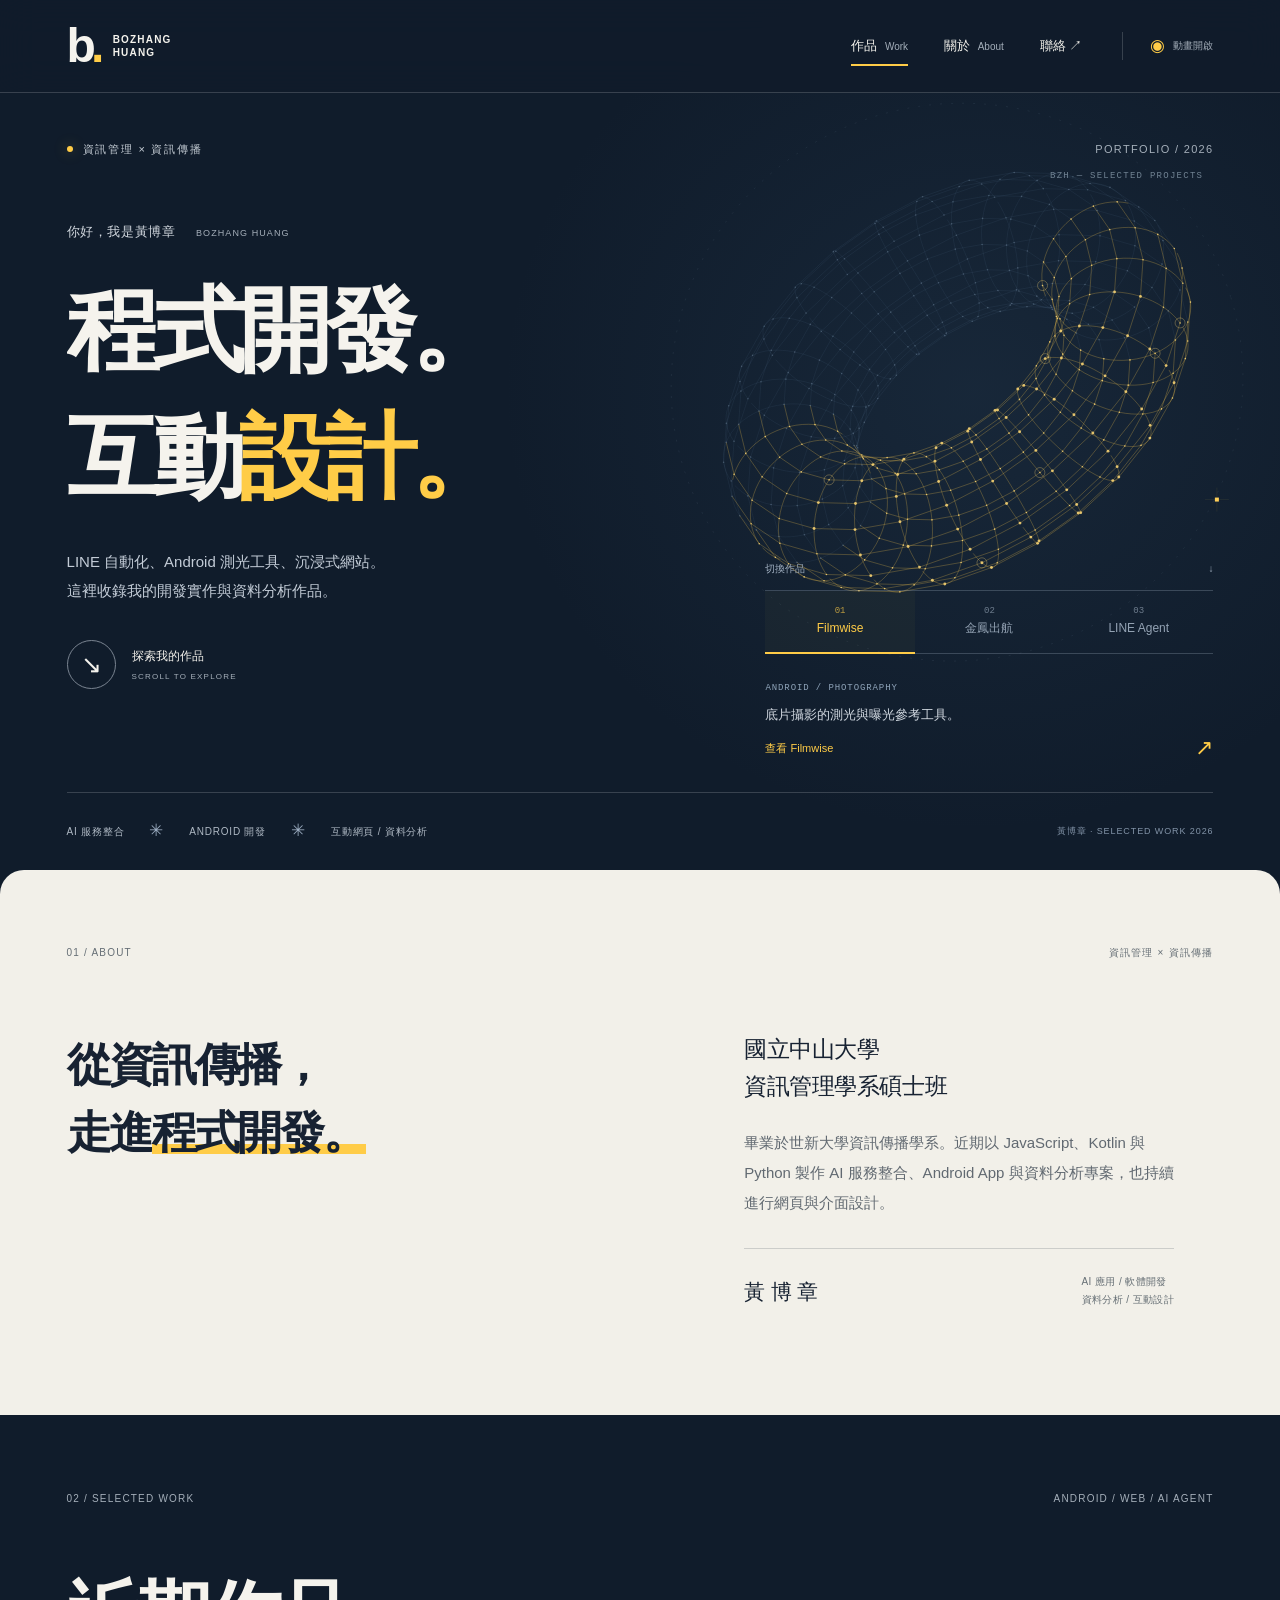
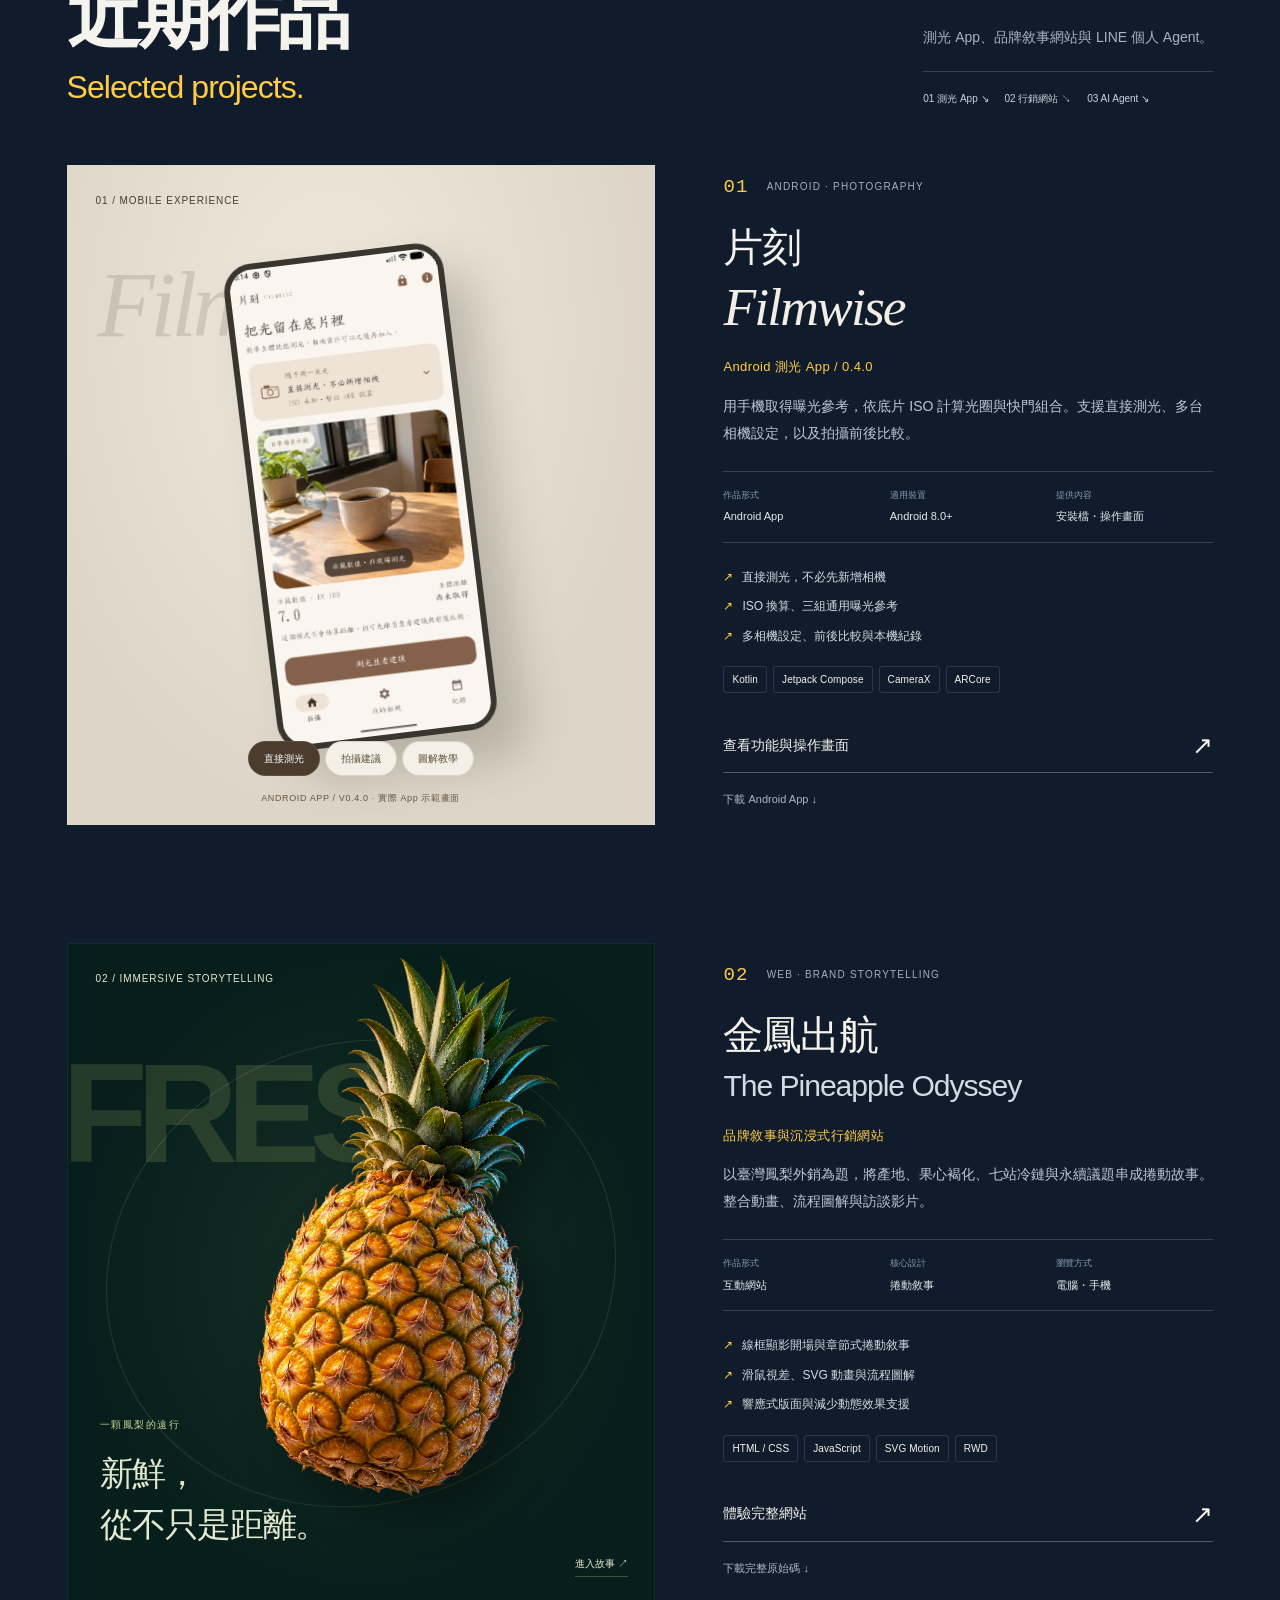
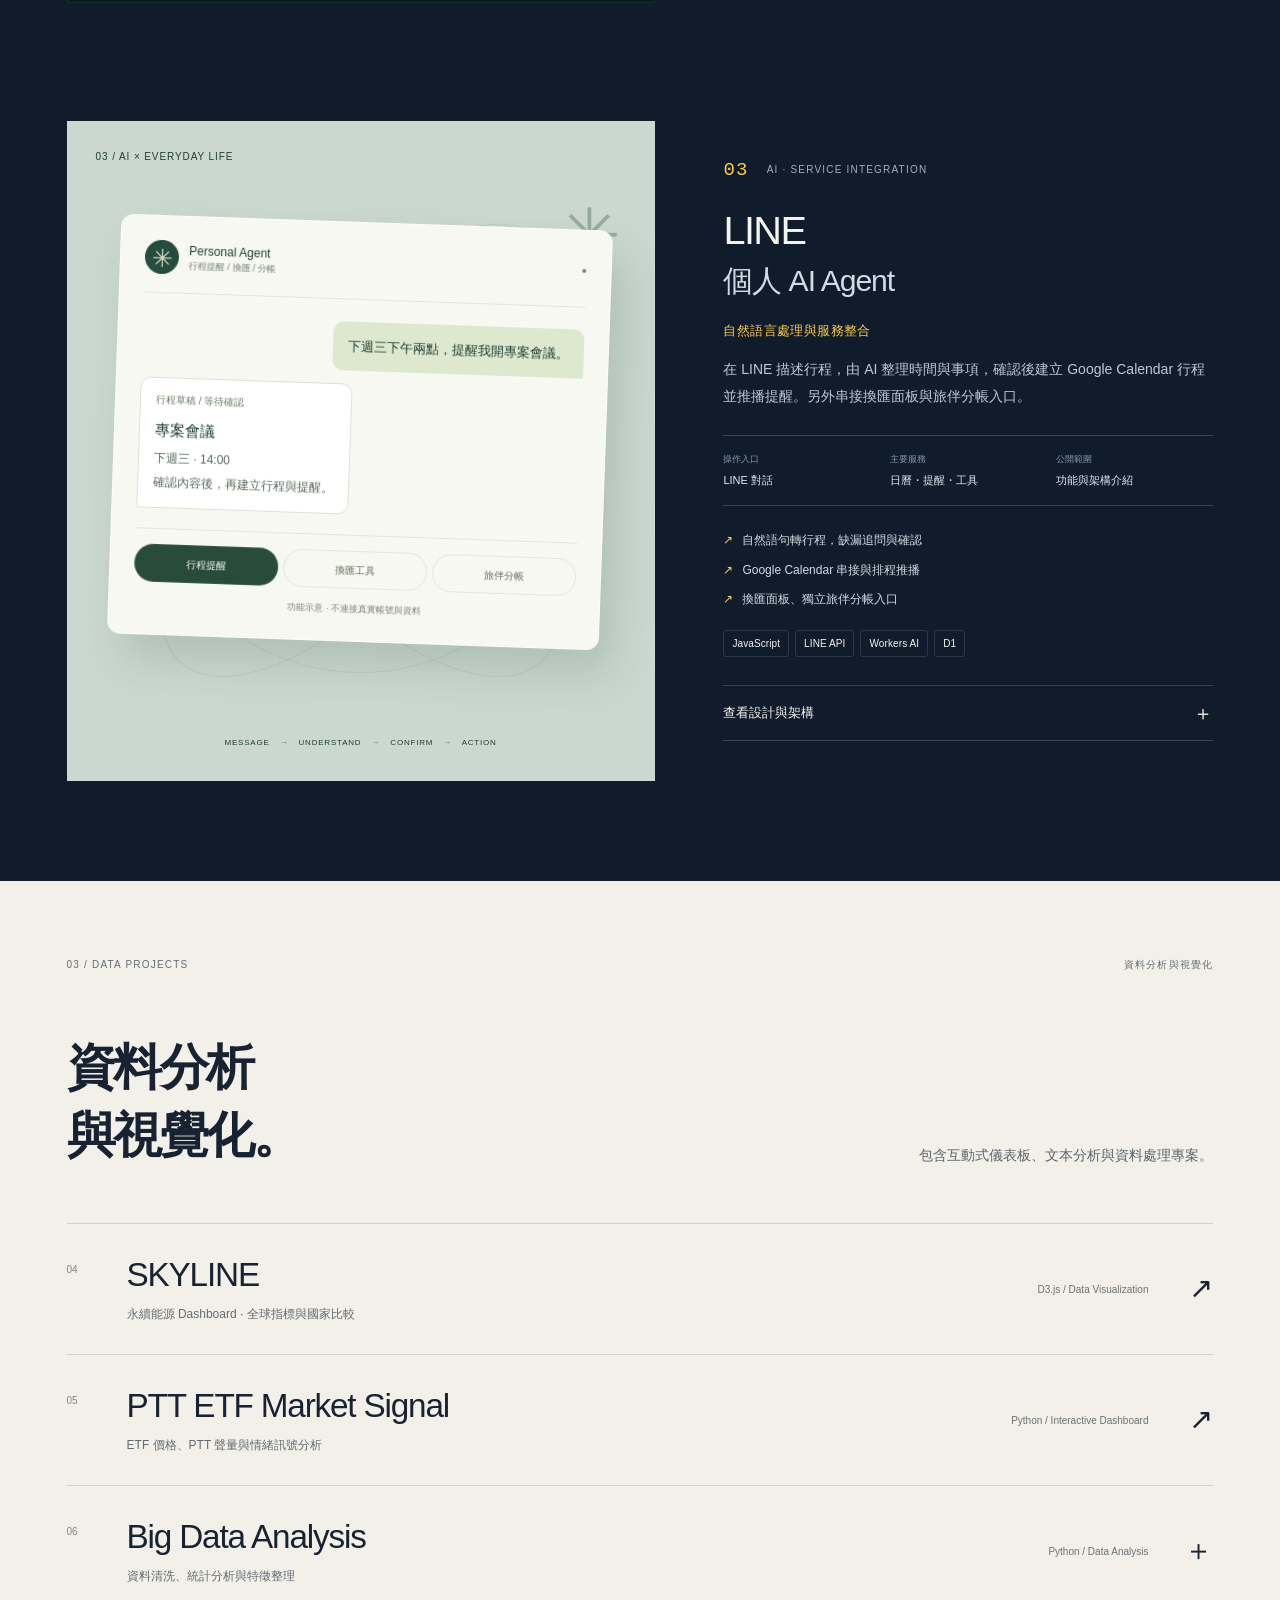
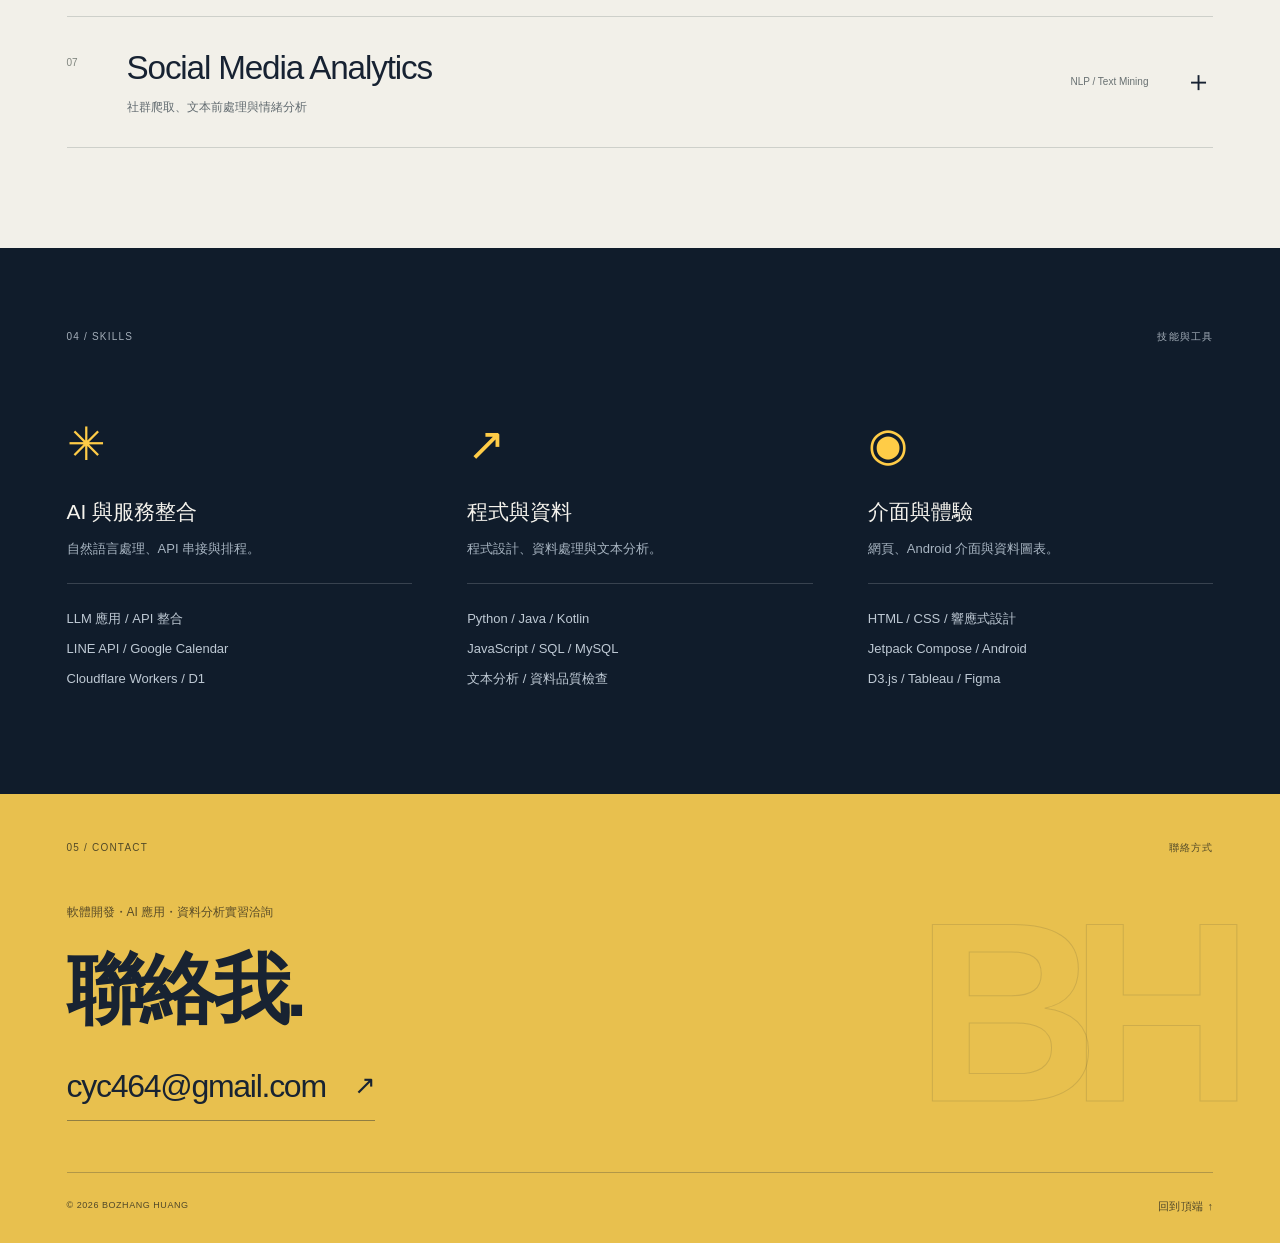
==== commit 388b6327: "Refine project presentation, add morphing showcase and remove GitHub links" ====
--- a/index.html
+++ b/index.html
@@ -1,12 +1,12 @@
 <!doctype html>
-<html lang="zh-Hant"><head><meta charset="utf-8"><meta name="viewport" content="width=device-width,initial-scale=1"><meta name="theme-color" content="#101c2b"><meta name="description" content="黃博章 Bozhang Huang 的作品集。從 LINE AI Agent、Filmwise Android 測光 App，到沉浸式網站與資料視覺化，把想法做成真實、直覺的體驗。"><meta property="og:title" content="黃博章 Bozhang Huang｜把想法，做成真實。"><meta property="og:description" content="AI 服務整合、Android 開發、互動設計與資料分析。"><meta property="og:type" content="website"><title>黃博章 Bozhang Huang — Creative Developer & Data Explorer</title><link rel="icon" href="assets/favicon.svg" type="image/svg+xml"><link rel="stylesheet" href="style.css"><script src="app.js" defer></script></head>
+<html lang="zh-Hant"><head><meta charset="utf-8"><meta name="viewport" content="width=device-width,initial-scale=1"><meta name="theme-color" content="#101c2b"><meta name="description" content="黃博章 Bozhang Huang 的作品集。LINE AI Agent、Filmwise Android 測光 App、金鳳出航行銷網站與資料分析作品。"><meta property="og:title" content="黃博章 Bozhang Huang｜程式開發・互動設計"><meta property="og:description" content="AI 服務整合、Android 開發、互動設計與資料分析。"><meta property="og:type" content="website"><title>黃博章 Bozhang Huang｜程式開發・互動設計</title><link rel="icon" href="assets/favicon.svg" type="image/svg+xml"><link rel="stylesheet" href="style.css"><link rel="stylesheet" href="refinement.css"><script src="app.js" defer></script></head>
 <body><a class="skip-link" href="#main">跳至主要內容</a><header class="site-header"><a class="brand" href="#home" aria-label="黃博章，回首頁"><span class="brand-mark">b<span>.</span></span><span>BOZHANG<br>HUANG</span></a><nav aria-label="主要導覽"><a href="#work">作品 <small>Work</small></a><a href="#about">關於 <small>About</small></a><a href="#contact">聯絡 <span>↗</span></a></nav><button class="motion-toggle" aria-pressed="false" aria-label="減少動畫" title="減少動畫"><span class="motion-icon">◉</span><span class="motion-label">動畫開啟</span></button><div class="reading-progress" aria-hidden="true"></div></header>
-<main id="main"><section class="hero" id="home" aria-labelledby="hero-title"><div class="hero-top"><p class="eyebrow"><span class="status-dot"></span> 資訊管理 × 資訊傳播</p><p class="edition">PORTFOLIO / 2026</p></div><div class="hero-art" aria-hidden="true"><canvas id="orbit-canvas"></canvas><div class="orbit-label"><span>IDEA → SYSTEM → EXPERIENCE</span><span class="cross">＋</span></div></div><div class="hero-copy"><p class="intro-line">你好，我是黃博章 <span>BOZHANG HUANG</span></p><h1 id="hero-title"><span class="line"><span>把想法，</span></span><span class="line"><span>做成<span class="yellow">真實。</span></span></span></h1><p class="hero-description">用程式串起服務，用設計說清楚故事。<br>讓複雜的技術，成為日常裡直覺好用的體驗。</p><a class="round-link" href="#work"><span class="round-arrow">↘</span><span>探索我的作品<small>SCROLL TO EXPLORE</small></span></a></div><div class="hero-bottom"><span>AI INTEGRATION</span><i>✳</i><span>ANDROID DEVELOPMENT</span><i>✳</i><span>INTERACTIVE DESIGN</span><a href="https://github.com/Brian55464" target="_blank" rel="noopener noreferrer">GITHUB ↗</a></div></section>
-<section class="introduction light-section" id="about"><div class="section-kicker reveal"><span>01 / THE MINDSET</span><span>技術與體驗之間</span></div><div class="intro-grid"><h2 class="reveal">從一個問題，<br>到一個<span class="ink-underline">能用的答案。</span></h2><div class="intro-body reveal"><p class="body-lead">我關心的不只是功能能不能運作，<br>還有使用者能不能輕鬆理解。</p><p>目前就讀國立中山大學資訊管理學系碩士班，擁有資訊傳播背景。我透過 AI 服務整合、Android App、網頁互動與資料分析，把需求拆解、實作，再整理成清楚的體驗。</p><div class="intro-signature"><span>黃博章</span><span>DEVELOPMENT<br>WITH PERSPECTIVE.</span></div></div></div></section>
-<section class="work-section" id="work" aria-labelledby="work-title"><div class="section-kicker reveal"><span>02 / SELECTED WORK</span><span>探索 · 實作 · 持續打磨</span></div><div class="work-heading reveal"><h2 id="work-title">Ideas,<br><span>made real.</span></h2><p>三個近期作品，三種解決問題的方式。<br>從一束光、一段旅程，到一句日常對話。</p></div>
-<article class="project filmwise-project" id="filmwise"><div class="project-visual filmwise-visual reveal"><span class="visual-label">01 / MOBILE EXPERIENCE</span><span class="filmwise-word" aria-hidden="true">Filmwise</span><div class="phone-shell"><img id="filmwise-preview" src="assets/filmwise-meter.png" alt="Filmwise 0.4.0 直接測光介面，日常場景與示範 EV 讀值" width="1080" height="2400" loading="lazy"></div><div class="preview-tabs" role="group" aria-label="切換 App 操作畫面"><button type="button" data-preview="meter" aria-pressed="true">直接測光</button><button type="button" data-preview="advice" aria-pressed="false">拍攝建議</button><button type="button" data-preview="tutorial" aria-pressed="false">圖解教學</button></div><span class="visual-footnote">ANDROID APP / V0.4.0 · 實際 App 示範畫面</span></div><div class="project-copy reveal"><div class="project-meta"><span>01</span><span>ANDROID · PHOTOGRAPHY</span></div><h3>把光留在<br>底片裡。</h3><p class="project-name">片刻 Filmwise — 測光 App</p><p>拍底片時，不確定這樣的光線該怎麼拍？用手機讀取曝光參考，搭配 ISO 與相機設定，將數字轉為看得懂的拍攝建議。</p><ul class="feature-list"><li>直接測光，不必先新增相機</li><li>ISO 換算、三組通用曝光參考</li><li>多相機設定、前後比較與本機紀錄</li></ul><div class="tags"><span>Kotlin</span><span>Jetpack Compose</span><span>CameraX</span><span>ARCore</span></div><a class="text-link" href="projects/filmwise/">探索完整作品 <span>↗</span></a><a class="subtle-link" href="downloads/Filmwise-0.4.0-release.apk" download>下載 Android App ↓</a></div></article>
-<article class="project coldchain-project" id="coldchain"><a class="project-visual coldchain-visual reveal" href="projects/coldchain/" aria-label="開啟金鳳出航完整網站"><span class="visual-label">02 / IMMERSIVE STORYTELLING</span><span class="cold-word" aria-hidden="true">FRESH.</span><div class="cold-orbit" aria-hidden="true"></div><img src="projects/coldchain/assets/pineapple-sculpture.webp" alt="金鳳出航網站的金鑽鳳梨主視覺" width="1024" height="1536" loading="lazy"><div class="cold-caption"><span>一顆鳳梨的遠行</span><strong>新鮮，<br>從不只是距離。</strong></div><span class="visual-open">進入故事 ↗</span></a><div class="project-copy reveal"><div class="project-meta"><span>02</span><span>WEB · BRAND STORYTELLING</span></div><h3>讓產業知識，<br>成為一場旅程。</h3><p class="project-name">金鳳出航 — 沉浸式行銷網站</p><p>跟著一顆臺灣鳳梨，從果園穿越海洋。以捲動推進故事，將外銷保鮮、七站冷鏈與永續議題，轉化為有節奏的品牌敘事。</p><ul class="feature-list"><li>線框顯影開場與章節式捲動敘事</li><li>滑鼠視差、SVG 動畫與流程圖解</li><li>響應式版面與減少動態效果支援</li></ul><div class="tags"><span>HTML / CSS</span><span>JavaScript</span><span>SVG Motion</span><span>RWD</span></div><a class="text-link" href="projects/coldchain/">體驗完整網站 <span>↗</span></a><a class="subtle-link" href="downloads/pineapple-cold-chain-source.zip" download>下載完整原始碼 ↓</a></div></article>
-<article class="project agent-project" id="agent"><div class="project-visual agent-visual reveal"><span class="visual-label">03 / AI × EVERYDAY LIFE</span><div class="agent-orbits" aria-hidden="true"><i></i><i></i><i></i><span>✳</span></div><div class="agent-chat"><div class="chat-header"><span class="agent-avatar">✳</span><span>Personal Agent<small>讓日常，少一點繁瑣。</small></span><span class="chat-status">●</span></div><div class="chat-thread" aria-live="polite"><p class="bubble user-bubble" id="demo-request">下週三下午兩點，提醒我開專案會議。</p><div class="bubble agent-bubble" id="demo-response"><small>行程草稿 / 等待確認</small><strong>專案會議</strong><span>下週三 · 14:00<br>確認內容後，再建立行程與提醒。</span></div></div><div class="agent-demo-tabs" role="group" aria-label="切換 Agent 功能示意"><button data-agent-demo="calendar" aria-pressed="true">行程提醒</button><button data-agent-demo="currency" aria-pressed="false">換匯工具</button><button data-agent-demo="split" aria-pressed="false">旅伴分帳</button></div><p class="demo-disclaimer">功能示意 · 不連接真實帳號與資料</p></div><span class="agent-flow" aria-hidden="true">MESSAGE <i>→</i> UNDERSTAND <i>→</i> CONFIRM <i>→</i> ACTION</span></div><div class="project-copy reveal"><div class="project-meta"><span>03</span><span>AI · SERVICE INTEGRATION</span></div><h3>一句話，<br>接上生活。</h3><p class="project-name">LINE 個人 AI Agent</p><p>把熟悉的 LINE 對話變成生活入口。結合自然語言、日曆與排程提醒，串起換匯工具與旅伴分帳，讓服務在需要的時候出現。</p><ul class="feature-list"><li>自然語句轉行程，缺漏追問與確認</li><li>Google Calendar 串接與排程推播</li><li>換匯面板、獨立旅伴分帳入口</li></ul><div class="tags"><span>JavaScript</span><span>LINE API</span><span>Workers AI</span><span>D1</span></div><details class="project-details"><summary>查看設計與架構 <span>＋</span></summary><div class="detail-body"><p>LINE 接收需求 → AI 整理結構化欄位 → 補齊缺漏並確認 → 建立日曆行程 → 排程檢查與推播提醒。</p><p>分帳功能採獨立程式與資料庫，原 Agent 提供功能入口，降低不同服務之間的資料耦合。</p><p class="privacy-note">此作品僅公開功能與架構介紹。私人行程、帳目、帳號設定、金鑰及原始碼不公開。</p></div></details></div></article></section>
-<section class="archive light-section" id="more-work"><div class="section-kicker reveal"><span>03 / MORE EXPLORATIONS</span><span>資料裡的另一種視角</span></div><div class="archive-heading reveal"><h2>讓資料，<br>說得更清楚。</h2><p>從資料整理、文本分析，到互動式視覺化。<br>把線索組織成可以探索的資訊。</p></div><div class="archive-list"><a class="archive-row reveal" href="https://brian55464.github.io/DataVisualization/" target="_blank" rel="noopener noreferrer"><span class="archive-index">04</span><div><h3>SKYLINE</h3><p>永續能源 Dashboard · 全球指標與國家比較</p></div><span class="archive-type">D3.js / Data Visualization</span><span class="archive-arrow">↗</span></a><a class="archive-row reveal" href="https://brian55464.github.io/-predict/" target="_blank" rel="noopener noreferrer"><span class="archive-index">05</span><div><h3>PTT ETF Market Signal</h3><p>市場價格、討論聲量與情緒訊號的交會</p></div><span class="archive-type">Python / Interactive Dashboard</span><span class="archive-arrow">↗</span></a><a class="archive-row reveal" href="https://github.com/Brian55464/BigDataAnalysis" target="_blank" rel="noopener noreferrer"><span class="archive-index">06</span><div><h3>Big Data Analysis</h3><p>資料清洗、統計分析與特徵整理</p></div><span class="archive-type">Python / Data Analysis</span><span class="archive-arrow">↗</span></a><a class="archive-row reveal" href="https://github.com/Brian55464/SocialAnalyze" target="_blank" rel="noopener noreferrer"><span class="archive-index">07</span><div><h3>Social Media Analytics</h3><p>社群爬取、文本前處理與情緒分析</p></div><span class="archive-type">NLP / Text Mining</span><span class="archive-arrow">↗</span></a></div></section>
-<section class="skills-section" id="skills"><div class="section-kicker reveal"><span>04 / TOOLKIT</span><span>把不同領域，接在一起。</span></div><div class="skill-grid"><div class="skill-column reveal"><span class="skill-symbol">✳</span><h2>AI 與服務整合</h2><p>把自然語言接上真實流程。</p><ul><li>LLM 應用 / API 整合</li><li>LINE API / Google Calendar</li><li>Cloudflare Workers / D1</li></ul></div><div class="skill-column reveal"><span class="skill-symbol">↗</span><h2>程式與資料</h2><p>從問題拆解到邏輯實作。</p><ul><li>Python / Java / Kotlin</li><li>JavaScript / SQL / MySQL</li><li>文本分析 / 資料品質檢查</li></ul></div><div class="skill-column reveal"><span class="skill-symbol">◉</span><h2>介面與體驗</h2><p>讓資訊與互動都更直覺。</p><ul><li>HTML / CSS / 響應式設計</li><li>Jetpack Compose / Android</li><li>D3.js / Tableau / Figma</li></ul></div></div></section>
-<footer id="contact"><div class="section-kicker reveal"><span>05 / WHAT'S NEXT?</span><span>下一個想法，從對話開始。</span></div><div class="contact-main reveal"><div><p>對 AI 應用、軟體開發與資料分析實習有興趣。</p><h2>一起，把可能<br>變成<span>作品。</span></h2></div><a class="contact-orb" href="mailto:cyc464@gmail.com"><span>聊聊你的想法</span><b>↗</b></a></div><div class="contact-links"><a href="mailto:cyc464@gmail.com">cyc464@gmail.com ↗</a><a href="https://github.com/Brian55464" target="_blank" rel="noopener noreferrer">GitHub ↗</a><a href="#home">回到頂端 ↑</a></div><div class="footer-bottom"><span>© 2026 BOZHANG HUANG</span><span>用技術實作，用設計表達。</span><span>TAIWAN / <time id="local-time">UTC+8</time></span></div></footer></main></body></html>
+<main id="main"><section class="hero" id="home" aria-labelledby="hero-title"><div class="hero-top"><p class="eyebrow"><span class="status-dot"></span> 資訊管理 × 資訊傳播</p><p class="edition">PORTFOLIO / 2026</p></div><div class="hero-art" aria-hidden="true"><canvas id="orbit-canvas"></canvas><span class="orbit-coordinate">BZH — SELECTED PROJECTS</span></div><div class="hero-copy"><p class="intro-line">你好，我是黃博章 <span>BOZHANG HUANG</span></p><h1 id="hero-title"><span class="line"><span>程式開發。</span></span><span class="line"><span>互動<span class="yellow">設計。</span></span></span></h1><p class="hero-description">LINE 自動化、Android 測光工具、沉浸式網站。<br>這裡收錄我的開發實作與資料分析作品。</p><a class="round-link" href="#work"><span class="round-arrow">↘</span><span>探索我的作品<small>SCROLL TO EXPLORE</small></span></a></div><div class="hero-project-picker"><div class="hero-picker-heading"><span>切換作品</span><span aria-hidden="true">↓</span></div><div class="hero-project-options" role="group" aria-label="首頁作品展示"><button type="button" data-hero-project="filmwise" aria-pressed="true"><small>01</small> Filmwise</button><button type="button" data-hero-project="coldchain" aria-pressed="false"><small>02</small> 金鳳出航</button><button type="button" data-hero-project="agent" aria-pressed="false"><small>03</small> LINE Agent</button></div><div class="hero-project-caption" aria-live="polite"><span id="hero-project-category">ANDROID / PHOTOGRAPHY</span><p id="hero-project-description">底片攝影的測光與曝光參考工具。</p></div><a id="hero-project-link" href="#filmwise">查看 Filmwise <span>↗</span></a></div><div class="hero-bottom"><span>AI 服務整合</span><i>✳</i><span>ANDROID 開發</span><i>✳</i><span>互動網頁 / 資料分析</span><span class="hero-bottom-note">黃博章 · SELECTED WORK 2026</span></div></section>
+<section class="introduction light-section" id="about"><div class="section-kicker reveal"><span>01 / ABOUT</span><span>資訊管理 × 資訊傳播</span></div><div class="intro-grid"><h2 class="reveal">從資訊傳播，<br>走進<span class="ink-underline">程式開發。</span></h2><div class="intro-body reveal"><p class="body-lead">國立中山大學<br>資訊管理學系碩士班</p><p>畢業於世新大學資訊傳播學系。近期以 JavaScript、Kotlin 與 Python 製作 AI 服務整合、Android App 與資料分析專案，也持續進行網頁與介面設計。</p><div class="intro-signature"><span>黃博章</span><span>AI 應用 / 軟體開發<br>資料分析 / 互動設計</span></div></div></div></section>
+<section class="work-section" id="work" aria-labelledby="work-title"><div class="section-kicker reveal"><span>02 / SELECTED WORK</span><span>ANDROID / WEB / AI AGENT</span></div><div class="work-heading reveal"><h2 id="work-title">近期作品<span>Selected projects.</span></h2><div class="work-overview"><p>測光 App、品牌敘事網站與 LINE 個人 Agent。</p><div class="project-jumps"><a href="#filmwise">01 測光 App ↘</a><a href="#coldchain">02 行銷網站 ↘</a><a href="#agent">03 AI Agent ↘</a></div></div></div>
+<article class="project filmwise-project" id="filmwise"><div class="project-visual filmwise-visual reveal"><span class="visual-label">01 / MOBILE EXPERIENCE</span><span class="filmwise-word" aria-hidden="true">Filmwise</span><div class="phone-shell"><img id="filmwise-preview" src="assets/filmwise-meter.png" alt="Filmwise 0.4.0 直接測光介面，日常場景與示範 EV 讀值" width="1080" height="2400" loading="lazy"></div><div class="preview-tabs" role="group" aria-label="切換 App 操作畫面"><button type="button" data-preview="meter" aria-pressed="true">直接測光</button><button type="button" data-preview="advice" aria-pressed="false">拍攝建議</button><button type="button" data-preview="tutorial" aria-pressed="false">圖解教學</button></div><span class="visual-footnote">ANDROID APP / V0.4.0 · 實際 App 示範畫面</span></div><div class="project-copy reveal"><div class="project-meta"><span>01</span><span>ANDROID · PHOTOGRAPHY</span></div><h3>片刻<span>Filmwise</span></h3><p class="project-name">Android 測光 App / 0.4.0</p><p>用手機取得曝光參考，依底片 ISO 計算光圈與快門組合。支援直接測光、多台相機設定，以及拍攝前後比較。</p><dl class="project-facts"><div><dt>作品形式</dt><dd>Android App</dd></div><div><dt>適用裝置</dt><dd>Android 8.0+</dd></div><div><dt>提供內容</dt><dd>安裝檔・操作畫面</dd></div></dl><ul class="feature-list"><li>直接測光，不必先新增相機</li><li>ISO 換算、三組通用曝光參考</li><li>多相機設定、前後比較與本機紀錄</li></ul><div class="tags"><span>Kotlin</span><span>Jetpack Compose</span><span>CameraX</span><span>ARCore</span></div><a class="text-link" href="projects/filmwise/">查看功能與操作畫面 <span>↗</span></a><a class="subtle-link" href="downloads/Filmwise-0.4.0-release.apk" download>下載 Android App ↓</a></div></article>
+<article class="project coldchain-project" id="coldchain"><a class="project-visual coldchain-visual reveal" href="projects/coldchain/" aria-label="開啟金鳳出航完整網站"><span class="visual-label">02 / IMMERSIVE STORYTELLING</span><span class="cold-word" aria-hidden="true">FRESH.</span><div class="cold-orbit" aria-hidden="true"></div><img src="projects/coldchain/assets/pineapple-sculpture.webp" alt="金鳳出航網站的金鑽鳳梨主視覺" width="1024" height="1536" loading="lazy"><div class="cold-caption"><span>一顆鳳梨的遠行</span><strong>新鮮，<br>從不只是距離。</strong></div><span class="visual-open">進入故事 ↗</span></a><div class="project-copy reveal"><div class="project-meta"><span>02</span><span>WEB · BRAND STORYTELLING</span></div><h3>金鳳出航<span>The Pineapple Odyssey</span></h3><p class="project-name">品牌敘事與沉浸式行銷網站</p><p>以臺灣鳳梨外銷為題，將產地、果心褐化、七站冷鏈與永續議題串成捲動故事。整合動畫、流程圖解與訪談影片。</p><dl class="project-facts"><div><dt>作品形式</dt><dd>互動網站</dd></div><div><dt>核心設計</dt><dd>捲動敘事</dd></div><div><dt>瀏覽方式</dt><dd>電腦・手機</dd></div></dl><ul class="feature-list"><li>線框顯影開場與章節式捲動敘事</li><li>滑鼠視差、SVG 動畫與流程圖解</li><li>響應式版面與減少動態效果支援</li></ul><div class="tags"><span>HTML / CSS</span><span>JavaScript</span><span>SVG Motion</span><span>RWD</span></div><a class="text-link" href="projects/coldchain/">體驗完整網站 <span>↗</span></a><a class="subtle-link" href="downloads/pineapple-cold-chain-source.zip" download>下載完整原始碼 ↓</a></div></article>
+<article class="project agent-project" id="agent"><div class="project-visual agent-visual reveal"><span class="visual-label">03 / AI × EVERYDAY LIFE</span><div class="agent-orbits" aria-hidden="true"><i></i><i></i><i></i><span>✳</span></div><div class="agent-chat"><div class="chat-header"><span class="agent-avatar">✳</span><span>Personal Agent<small>行程提醒 / 換匯 / 分帳</small></span><span class="chat-status">●</span></div><div class="chat-thread" aria-live="polite"><p class="bubble user-bubble" id="demo-request">下週三下午兩點，提醒我開專案會議。</p><div class="bubble agent-bubble" id="demo-response"><small>行程草稿 / 等待確認</small><strong>專案會議</strong><span>下週三 · 14:00<br>確認內容後，再建立行程與提醒。</span></div></div><div class="agent-demo-tabs" role="group" aria-label="切換 Agent 功能示意"><button data-agent-demo="calendar" aria-pressed="true">行程提醒</button><button data-agent-demo="currency" aria-pressed="false">換匯工具</button><button data-agent-demo="split" aria-pressed="false">旅伴分帳</button></div><p class="demo-disclaimer">功能示意 · 不連接真實帳號與資料</p></div><span class="agent-flow" aria-hidden="true">MESSAGE <i>→</i> UNDERSTAND <i>→</i> CONFIRM <i>→</i> ACTION</span></div><div class="project-copy reveal"><div class="project-meta"><span>03</span><span>AI · SERVICE INTEGRATION</span></div><h3>LINE<span>個人 AI Agent</span></h3><p class="project-name">自然語言處理與服務整合</p><p>在 LINE 描述行程，由 AI 整理時間與事項，確認後建立 Google Calendar 行程並推播提醒。另外串接換匯面板與旅伴分帳入口。</p><dl class="project-facts"><div><dt>操作入口</dt><dd>LINE 對話</dd></div><div><dt>主要服務</dt><dd>日曆・提醒・工具</dd></div><div><dt>公開範圍</dt><dd>功能與架構介紹</dd></div></dl><ul class="feature-list"><li>自然語句轉行程，缺漏追問與確認</li><li>Google Calendar 串接與排程推播</li><li>換匯面板、獨立旅伴分帳入口</li></ul><div class="tags"><span>JavaScript</span><span>LINE API</span><span>Workers AI</span><span>D1</span></div><details class="project-details"><summary>查看設計與架構 <span>＋</span></summary><div class="detail-body"><p>LINE 接收需求 → AI 整理結構化欄位 → 補齊缺漏並確認 → 建立日曆行程 → 排程檢查與推播提醒。</p><p>分帳功能採獨立程式與資料庫，原 Agent 提供功能入口，與原 Agent 的日曆、提醒資料分開。</p><p class="privacy-note">此頁僅展示功能流程，未連接個人帳號。行程、帳目與私人設定不公開。</p></div></details></div></article></section>
+<section class="archive light-section" id="more-work"><div class="section-kicker reveal"><span>03 / DATA PROJECTS</span><span>資料分析與視覺化</span></div><div class="archive-heading reveal"><h2>資料分析<span>與視覺化。</span></h2><p>包含互動式儀表板、文本分析與資料處理專案。</p></div><div class="archive-list"><a class="archive-row reveal" href="https://brian55464.github.io/DataVisualization/" target="_blank" rel="noopener noreferrer"><span class="archive-index">04</span><div><h3>SKYLINE</h3><p>永續能源 Dashboard · 全球指標與國家比較</p></div><span class="archive-type">D3.js / Data Visualization</span><span class="archive-arrow">↗</span></a><a class="archive-row reveal" href="https://brian55464.github.io/-predict/" target="_blank" rel="noopener noreferrer"><span class="archive-index">05</span><div><h3>PTT ETF Market Signal</h3><p>ETF 價格、PTT 聲量與情緒訊號分析</p></div><span class="archive-type">Python / Interactive Dashboard</span><span class="archive-arrow">↗</span></a><details class="archive-disclosure reveal"><summary class="archive-row"><span class="archive-index">06</span><div><h3>Big Data Analysis</h3><p>資料清洗、統計分析與特徵整理</p></div><span class="archive-type">Python / Data Analysis</span><span class="archive-arrow">＋</span></summary><div class="archive-body"><p>以 Python 整理資料，進行清洗、統計分析與特徵整理。</p><ul><li>資料前處理與欄位整理</li><li>統計分析與資料探勘</li></ul></div></details><details class="archive-disclosure reveal"><summary class="archive-row"><span class="archive-index">07</span><div><h3>Social Media Analytics</h3><p>社群爬取、文本前處理與情緒分析</p></div><span class="archive-type">NLP / Text Mining</span><span class="archive-arrow">＋</span></summary><div class="archive-body"><p>整理社群討論內容，透過斷詞、關鍵字擷取與情緒分析觀察討論趨勢。</p><ul><li>網頁資料擷取與文本前處理</li><li>關鍵字與情緒分析</li></ul></div></details></div></section>
+<section class="skills-section" id="skills"><div class="section-kicker reveal"><span>04 / SKILLS</span><span>技能與工具</span></div><div class="skill-grid"><div class="skill-column reveal"><span class="skill-symbol">✳</span><h2>AI 與服務整合</h2><p>自然語言處理、API 串接與排程。</p><ul><li>LLM 應用 / API 整合</li><li>LINE API / Google Calendar</li><li>Cloudflare Workers / D1</li></ul></div><div class="skill-column reveal"><span class="skill-symbol">↗</span><h2>程式與資料</h2><p>程式設計、資料處理與文本分析。</p><ul><li>Python / Java / Kotlin</li><li>JavaScript / SQL / MySQL</li><li>文本分析 / 資料品質檢查</li></ul></div><div class="skill-column reveal"><span class="skill-symbol">◉</span><h2>介面與體驗</h2><p>網頁、Android 介面與資料圖表。</p><ul><li>HTML / CSS / 響應式設計</li><li>Jetpack Compose / Android</li><li>D3.js / Tableau / Figma</li></ul></div></div></section>
+<footer id="contact"><div class="section-kicker reveal"><span>05 / CONTACT</span><span>聯絡方式</span></div><div class="contact-main reveal"><div><p>軟體開發・AI 應用・資料分析實習洽詢</p><h2>聯絡我<span class="contact-period">.</span></h2><a class="contact-email" href="mailto:cyc464@gmail.com">cyc464@gmail.com <span>↗</span></a></div><span class="contact-monogram" aria-hidden="true">BH</span></div><div class="footer-bottom"><span>© 2026 BOZHANG HUANG</span><a href="#home">回到頂端 ↑</a></div></footer></main></body></html>
--- a/style.css
+++ b/style.css
@@ -1,10 +1,10 @@
 @charset "UTF-8";
 :root{--bg:#101c2b;--ink:#172232;--paper:#f2f0e9;--white:#f5f3ed;--muted:#a5afba;--yellow:#ffcc47;--line:rgba(255,255,255,.17);--ease:cubic-bezier(.2,.75,.2,1);--pad:clamp(24px,5.2vw,88px)}
-*{box-sizing:border-box}html{scroll-behavior:smooth;scroll-padding-top:100px}body{margin:0;background:var(--bg);color:var(--white);font-family:Arial,"Noto Sans TC","Microsoft JhengHei",sans-serif;-webkit-font-smoothing:antialiased;line-height:1.7}::selection{background:var(--yellow);color:var(--bg)}a{color:inherit;text-decoration:none}button,input,select{font:inherit}button{cursor:pointer;color:inherit}button,a{-webkit-tap-highlight-color:transparent}button:focus-visible,a:focus-visible,summary:focus-visible,input:focus-visible,select:focus-visible{outline:3px solid var(--yellow);outline-offset:6px}h1,h2,h3,p{margin:0}h1,h2,h3{font-weight:600;line-height:1.25}img{display:block;max-width:100%}.skip-link{position:fixed;top:-100px;left:20px;background:var(--yellow);color:var(--bg);z-index:999;padding:10px 20px}.skip-link:focus{top:15px}.eyebrow,.section-kicker,.edition,.visual-label,.project-meta,.tags,.hero-bottom,.intro-signature,.footer-bottom{font-size:11px;letter-spacing:.12em}.site-header{position:fixed;top:0;left:0;right:0;z-index:90;height:93px;padding:0 var(--pad);display:flex;align-items:center;gap:40px;transition:background .3s,height .3s;border-bottom:1px solid var(--line);background:rgba(16,28,43,.88);backdrop-filter:blur(18px)}.site-header.scrolled{height:76px}.brand{display:flex;align-items:center;gap:13px;margin-right:auto;font-size:10px;font-weight:700;letter-spacing:.12em;line-height:1.35}.brand-mark{font-size:48px;letter-spacing:-.1em;font-weight:800;line-height:1}.brand-mark>span{color:var(--yellow)}nav{display:flex;gap:36px;align-items:center}nav a{font-size:13px;position:relative}nav small{font-size:10px;color:var(--muted);margin-left:4px}nav a:after{content:"";position:absolute;left:0;right:0;bottom:-9px;height:2px;background:var(--yellow);transform:scaleX(0);transform-origin:left;transition:transform .3s}nav a:hover:after,nav a.active:after{transform:scaleX(1)}.motion-toggle{border:0;border-left:1px solid var(--line);padding:0 0 0 27px;background:none;display:flex;align-items:center;gap:8px;font-size:10px;color:var(--muted)}.motion-icon{color:var(--yellow);font-size:17px}.reading-progress{position:absolute;left:0;bottom:-1px;height:2px;background:var(--yellow);width:0;pointer-events:none}.hero{position:relative;padding:132px var(--pad) 0;min-height:min(920px,100svh);overflow:hidden;display:flex;flex-direction:column}.hero:before{content:"";position:absolute;right:-16%;top:-10%;width:80%;height:110%;background:radial-gradient(ellipse,rgba(56,88,117,.19),transparent 65%);pointer-events:none}.hero-top{display:flex;justify-content:space-between;align-items:center;position:relative;z-index:2}.eyebrow{display:flex;align-items:center;gap:10px;color:#c4ccd4;letter-spacing:.16em}.status-dot{width:6px;height:6px;background:var(--yellow);border-radius:50%;box-shadow:0 0 14px #ffcc4760}.edition{color:var(--muted)}.hero-copy{position:relative;z-index:2;padding:65px 0 60px;pointer-events:none}.hero-copy a{pointer-events:auto}.intro-line{font-size:13px;color:#d2d8df;letter-spacing:.05em;margin-bottom:28px}.intro-line span{display:inline-block;font-size:9px;color:var(--muted);margin-left:16px;letter-spacing:.12em}h1{font-size:clamp(62px,7.6vw,126px);font-weight:600;line-height:1.2;letter-spacing:-.055em}.yellow{color:var(--yellow)}.line{display:block;overflow:hidden;padding-bottom:.09em}.line>span{display:block;animation:line-in 1.1s var(--ease) both}.line:nth-child(2)>span{animation-delay:.14s}.hero-description{font-size:15px;color:#bdc6d0;line-height:1.9;margin-top:23px}.round-link{display:flex;align-items:center;gap:16px;width:max-content;margin-top:35px;font-size:12px}.round-link small{display:block;color:var(--muted);font-size:8px;letter-spacing:.15em;margin-top:3px}.round-arrow{border:1px solid #7a8491;border-radius:50%;width:49px;height:49px;display:grid;place-items:center;font-size:25px;transition:background .3s,color .3s,transform .4s}.round-link:hover .round-arrow{background:var(--yellow);border-color:var(--yellow);color:var(--bg);transform:rotate(45deg)}.hero-art{position:absolute;width:60%;height:80%;right:-3%;top:14%;z-index:1;opacity:.94}#orbit-canvas{width:100%;height:100%;display:block}.orbit-label{position:absolute;right:15%;bottom:9%;display:flex;align-items:center;gap:28px;color:#b5a66e;font-size:8px;letter-spacing:.16em}.cross{font-size:22px;color:var(--yellow)}.hero-bottom{position:relative;z-index:2;margin-top:auto;padding:24px 0;border-top:1px solid var(--line);display:flex;gap:25px;align-items:center;font-size:9px;color:#aeb8c3}.hero-bottom i{font-size:17px;font-style:normal;color:var(--yellow)}.hero-bottom a{margin-left:auto;color:var(--white)}.light-section{background:var(--paper);color:var(--ink)}.introduction{padding:74px var(--pad) 105px;border-radius:24px 24px 0 0;position:relative}.section-kicker{display:flex;justify-content:space-between;gap:24px;align-items:center;font-size:10px;font-weight:400}.light-section .section-kicker{color:#656e75}.intro-grid{display:grid;grid-template-columns:1.2fr 1fr;gap:10%;margin-top:70px}.intro-grid h2,.archive h2{font-size:clamp(32px,3.9vw,61px);letter-spacing:-.05em;line-height:1.5}.ink-underline{background-image:linear-gradient(var(--yellow),var(--yellow));background-position:0 90%;background-repeat:no-repeat;background-size:100% 10px}.intro-body{max-width:430px}.body-lead{font-size:19px;line-height:1.8;margin-bottom:23px}.intro-body>p:not(.body-lead){color:#616971;font-size:14px;line-height:2}.intro-signature{border-top:1px solid #1722322b;padding-top:24px;margin-top:30px;display:flex;justify-content:space-between;align-items:center;color:#666f75;font-size:8px}.intro-signature>span:first-child{font-size:21px;color:var(--ink);letter-spacing:.25em}.work-section{padding:75px var(--pad) 100px}.work-section>.section-kicker{color:var(--muted)}.work-heading{display:flex;justify-content:space-between;align-items:flex-end;margin:64px 0 75px}.work-heading h2{font-size:clamp(54px,7vw,112px);letter-spacing:-.065em;line-height:1}.work-heading h2 span{color:var(--yellow)}.work-heading p{font-size:13px;color:#a9b3c0;padding-bottom:6px}.project{display:grid;grid-template-columns:minmax(0,1.3fr) minmax(0,1fr);gap:7.5%;align-items:center;margin-bottom:118px}.project:last-child{margin-bottom:0}.project-visual{position:relative;height:660px;overflow:hidden;isolation:isolate}.visual-label{position:absolute;top:26px;left:28px;z-index:3;letter-spacing:.14em;font-size:9px}.filmwise-visual{background:#ddd6c8;color:#4c3c2e;display:grid;place-items:center}.filmwise-visual:after{content:"";position:absolute;inset:0;background:radial-gradient(ellipse at 45% 25%,#fff9ed88,transparent 70%);z-index:-1}.filmwise-word{position:absolute;font-family:Georgia,serif;top:60px;left:30px;font-size:clamp(62px,7.3vw,115px);font-style:italic;letter-spacing:-.05em;opacity:.15}.phone-shell{height:490px;aspect-ratio:1080/2400;border:6px solid #39362f;border-radius:29px;overflow:hidden;background:#faf6ed;box-shadow:25px 30px 45px #413c3340;transform:rotate(-7deg);transition:transform .7s var(--ease);z-index:2;position:relative;margin-top:5px}.phone-shell:before{content:"";position:absolute;inset:0;border:1px solid #ffffff4a;border-radius:22px;pointer-events:none;z-index:3}.phone-shell img{height:100%;width:100%;object-fit:cover;object-position:top}.filmwise-visual:hover .phone-shell{transform:rotate(-2deg) translateY(-6px)}.preview-tabs{position:absolute;bottom:48px;left:20px;right:20px;display:flex;gap:5px;justify-content:center;z-index:3}.preview-tabs button{background:#f4f0e7;border:1px solid #94856c44;color:#5f503e;font-size:10px;padding:8px 15px;border-radius:30px}.preview-tabs button[aria-pressed=true]{background:#4c3c2e;color:#fff}.visual-footnote{position:absolute;bottom:18px;left:0;right:0;text-align:center;font-size:8px;letter-spacing:.07em;color:#665744}.project-meta{display:flex;gap:18px;color:#a5afbc;font-size:9px;margin-bottom:30px}.project-meta>span:first-child{color:var(--yellow)}.project-copy h3{font-size:clamp(29px,3vw,45px);line-height:1.5;letter-spacing:-.035em}.project-name{font-size:13px;color:var(--yellow);margin-top:18px;margin-bottom:20px;letter-spacing:.03em}.project-copy>p:not(.project-name){font-size:13px;line-height:2;color:#aeb9c6;max-width:410px}.feature-list{list-style:none;padding:0;margin:22px 0;color:#c7d0da;font-size:11px}.feature-list li{margin-bottom:7px;display:flex;gap:9px}.feature-list li:before{content:"↗";color:var(--yellow)}.tags{display:flex;flex-wrap:wrap;gap:6px;font-size:8px;letter-spacing:.01em}.tags span{border:1px solid #bdc7d138;padding:4px 9px;border-radius:3px}.text-link{display:flex;justify-content:space-between;align-items:center;border-bottom:1px solid #aab8c568;padding:17px 0 14px;font-size:13px;margin-top:24px;transition:color .3s}.text-link>span{font-size:25px;line-height:1;transition:transform .3s}.text-link:hover{color:var(--yellow)}.text-link:hover>span{transform:translate(4px,-4px)}.subtle-link{display:inline-block;font-size:10px;color:#aab6c4;margin-top:17px}.subtle-link:hover{color:var(--yellow)}.coldchain-visual{background:#071f1c;display:block;color:#e3e9cf}.coldchain-visual:before{content:"";position:absolute;inset:0;background:radial-gradient(ellipse at center,#4a624038,transparent 70%)}.coldchain-visual img{position:absolute;height:87%;width:80%;object-fit:contain;left:16%;top:0;filter:drop-shadow(20px 25px 20px #0005);transition:transform 1s var(--ease)}.coldchain-visual:hover img{transform:rotate(6deg) scale(1.05)}.cold-word{position:absolute;top:100px;left:-1%;font-size:clamp(95px,11vw,170px);font-weight:900;letter-spacing:-.08em;color:#dce77b;opacity:.14;line-height:1}.cold-caption{position:absolute;z-index:2;left:32px;bottom:52px}.cold-caption>span{font-size:10px;letter-spacing:.15em;color:#c7d593}.cold-caption strong{display:block;margin-top:12px;font-size:34px;line-height:1.5;font-weight:500;letter-spacing:-.04em}.cold-orbit{position:absolute;inset:15% 6%;border:1px solid #f2f6a51e;border-radius:50%;transform:rotate(-20deg)}.visual-open{position:absolute;right:26px;bottom:25px;font-size:10px;border-bottom:1px solid #bdcb934d;padding-bottom:4px}.agent-visual{background:#cbd8cf;color:#213f37}.agent-orbits{position:absolute;inset:5% 0;display:grid;place-items:center;opacity:.45}.agent-orbits i{position:absolute;width:75%;height:75%;border:1px solid #39674e3b;border-radius:50%}.agent-orbits i:nth-child(2){transform:rotate(50deg);width:95%;height:40%}.agent-orbits i:nth-child(3){transform:rotate(-50deg);width:95%;height:40%}.agent-orbits>span{position:absolute;top:18px;right:33px;font-size:75px;color:#577666;font-weight:400}.agent-chat{position:absolute;left:8%;right:8%;top:100px;z-index:2;background:#f7f8f1;box-shadow:15px 25px 45px #18342b25;border:1px solid #ffffff9e;border-radius:13px;padding:24px;transform:rotate(2deg);transition:transform .6s}.agent-visual:hover .agent-chat{transform:rotate(0)}.chat-header{display:flex;gap:10px;align-items:center;border-bottom:1px solid #2949341c;padding-bottom:18px;font-size:12px;line-height:1.5}.agent-avatar{width:34px;height:34px;background:#254c3e;color:#d0d8ba;display:grid;place-items:center;border-radius:50%;font-size:25px}.chat-header small{display:block;font-size:9px;color:#748077}.chat-status{margin-left:auto;color:#5c8b61;font-size:9px}.chat-thread{min-height:235px;padding:22px 0 12px;display:flex;flex-direction:column;gap:13px;font-size:12px}.bubble{border-radius:11px;padding:13px 15px;max-width:92%;line-height:1.8}.user-bubble{align-self:flex-end;background:#dde8cf;border-bottom-right-radius:2px}.agent-bubble{background:white;align-self:flex-start;border-bottom-left-radius:2px;border:1px solid #dce2d4}.agent-bubble>small{display:block;font-size:9px;color:#6a7e65;margin-bottom:7px}.agent-bubble>strong{display:block;font-size:14px;font-weight:500;margin-bottom:3px}.agent-bubble>span{font-size:11px;color:#586b5b}.agent-demo-tabs{display:flex;border-top:1px solid #2949341c;padding-top:15px;gap:5px}.agent-demo-tabs button{flex:1;background:none;border:1px solid #8d9b8033;border-radius:25px;padding:6px 3px;font-size:9px;color:#62735b}.agent-demo-tabs button[aria-pressed=true]{background:#294b3a;color:white}.demo-disclaimer{text-align:center;font-size:8px;color:#7a8577;margin-top:13px}.agent-flow{position:absolute;bottom:30px;left:0;right:0;text-align:center;font-size:7px;letter-spacing:.1em}.agent-flow i{font-style:normal;margin:0 7px;color:#577666}.project-details{border-top:1px solid var(--line);border-bottom:1px solid var(--line);margin-top:28px}.project-details summary{list-style:none;cursor:pointer;display:flex;justify-content:space-between;align-items:center;font-size:12px;padding:16px 0}.project-details summary::-webkit-details-marker{display:none}.project-details summary span{font-size:20px;line-height:1;transition:transform .3s}.project-details[open] summary span{transform:rotate(45deg)}.detail-body{font-size:12px;color:#b6c3ce;line-height:2;padding-bottom:15px}.detail-body p+p{margin-top:13px}.privacy-note{color:#e0c880}.archive{padding:75px var(--pad) 100px}.archive-heading{display:flex;justify-content:space-between;align-items:flex-end;margin:60px 0 54px}.archive-heading h2{font-size:clamp(32px,3.5vw,50px);line-height:1.4}.archive-heading p{font-size:12px;color:#636c73;line-height:1.9}.archive-row{display:grid;grid-template-columns:40px 1fr auto 45px;gap:20px;align-items:center;padding:30px 0;border-top:1px solid #1f30332b;transition:padding .35s,color .3s}.archive-row:last-child{border-bottom:1px solid #1f30332b}.archive-index{font-size:10px;color:#80867f;align-self:start;padding-top:7px}.archive-row h3{font-size:clamp(20px,2.6vw,34px);font-weight:400;letter-spacing:-.035em}.archive-row p{font-size:11px;color:#6c7376;margin-top:8px}.archive-type{font-size:9px;color:#697172}.archive-arrow{font-size:29px;text-align:right;transition:transform .3s}.archive-row:hover{padding-left:10px;padding-right:10px;color:#606d58}.archive-row:hover .archive-arrow{transform:translate(3px,-3px)}.skills-section{padding:80px var(--pad) 100px}.skills-section>.section-kicker{color:var(--muted)}.skill-grid{display:grid;grid-template-columns:repeat(3,1fr);gap:55px;margin-top:70px}.skill-symbol{display:block;font-size:46px;color:var(--yellow);line-height:1.3;margin-bottom:24px}.skill-column h2{font-size:21px;font-weight:400}.skill-column p{font-size:11px;color:#a8b5c2;margin-top:13px}.skill-column ul{list-style:none;padding:20px 0 0;margin:23px 0 0;border-top:1px solid var(--line);font-size:12px;color:#bec9d4;line-height:2.3}footer{padding:65px var(--pad) 24px;background:#e9bf4c;color:#182332;position:relative;border-radius:28px 28px 0 0}footer .section-kicker{color:#524928}.contact-main{display:flex;justify-content:space-between;gap:40px;align-items:center;margin:65px 0}.contact-main p{font-size:12px;margin-bottom:25px;color:#554d34}.contact-main h2{font-size:clamp(40px,6.5vw,100px);line-height:1.35;letter-spacing:-.055em}.contact-main h2 span{color:#f6f1dc}.contact-orb{width:190px;height:190px;flex-shrink:0;border:1px solid #18233280;border-radius:50%;display:flex;align-items:center;justify-content:center;flex-direction:column;gap:5px;transition:background .4s,color .4s,transform .4s}.contact-orb>span{font-size:12px}.contact-orb b{font-size:48px;font-weight:400;line-height:1.3}.contact-orb:hover{background:var(--bg);color:var(--yellow);transform:rotate(8deg)}.contact-links{display:flex;gap:32px;padding:25px 0;border-top:1px solid #18233255;border-bottom:1px solid #18233255;font-size:12px}.contact-links a:last-child{margin-left:auto}.contact-links a:hover{text-decoration:underline;text-underline-offset:6px}.footer-bottom{display:flex;justify-content:space-between;gap:20px;font-size:8px;margin-top:25px;letter-spacing:.08em;color:#554d34}
+*{box-sizing:border-box}html{scroll-behavior:smooth;scroll-padding-top:100px}body{margin:0;background:var(--bg);color:var(--white);font-family:Arial,"Noto Sans TC","Microsoft JhengHei",sans-serif;-webkit-font-smoothing:antialiased;line-height:1.7}::selection{background:var(--yellow);color:var(--bg)}a{color:inherit;text-decoration:none}button,input,select{font:inherit}button{cursor:pointer;color:inherit}button,a{-webkit-tap-highlight-color:transparent}button:focus-visible,a:focus-visible,summary:focus-visible,input:focus-visible,select:focus-visible{outline:3px solid var(--yellow);outline-offset:6px}h1,h2,h3,p{margin:0}h1,h2,h3{font-weight:600;line-height:1.25}img{display:block;max-width:100%}.skip-link{position:fixed;top:-100px;left:20px;background:var(--yellow);color:var(--bg);z-index:999;padding:10px 20px}.skip-link:focus{top:15px}.eyebrow,.section-kicker,.edition,.visual-label,.project-meta,.tags,.hero-bottom,.intro-signature,.footer-bottom{font-size:11px;letter-spacing:.12em}.site-header{position:fixed;top:0;left:0;right:0;z-index:90;height:93px;padding:0 var(--pad);display:flex;align-items:center;gap:40px;transition:background .3s,height .3s;border-bottom:1px solid var(--line);background:rgba(16,28,43,.88);backdrop-filter:blur(18px)}.site-header.scrolled{height:76px}.brand{display:flex;align-items:center;gap:13px;margin-right:auto;font-size:10px;font-weight:700;letter-spacing:.12em;line-height:1.35}.brand-mark{font-size:48px;letter-spacing:-.1em;font-weight:800;line-height:1}.brand-mark>span{color:var(--yellow)}nav{display:flex;gap:36px;align-items:center}nav a{font-size:13px;position:relative}nav small{font-size:10px;color:var(--muted);margin-left:4px}nav a:after{content:"";position:absolute;left:0;right:0;bottom:-9px;height:2px;background:var(--yellow);transform:scaleX(0);transform-origin:left;transition:transform .3s}nav a:hover:after,nav a.active:after{transform:scaleX(1)}.motion-toggle{border:0;border-left:1px solid var(--line);padding:0 0 0 27px;background:none;display:flex;align-items:center;gap:8px;font-size:10px;color:var(--muted)}.motion-icon{color:var(--yellow);font-size:17px}.reading-progress{position:absolute;left:0;bottom:-1px;height:2px;background:var(--yellow);width:0;pointer-events:none}.hero{position:relative;padding:132px var(--pad) 0;min-height:min(920px,100svh);overflow:hidden;display:flex;flex-direction:column}.hero:before{content:"";position:absolute;right:-16%;top:-10%;width:80%;height:110%;background:radial-gradient(ellipse,rgba(56,88,117,.19),transparent 65%);pointer-events:none}.hero-top{display:flex;justify-content:space-between;align-items:center;position:relative;z-index:2}.eyebrow{display:flex;align-items:center;gap:10px;color:#c4ccd4;letter-spacing:.16em}.status-dot{width:6px;height:6px;background:var(--yellow);border-radius:50%;box-shadow:0 0 14px #ffcc4760}.edition{color:var(--muted)}.hero-copy{position:relative;z-index:2;padding:65px 0 60px;pointer-events:none}.hero-copy a{pointer-events:auto}.intro-line{font-size:13px;color:#d2d8df;letter-spacing:.05em;margin-bottom:28px}.intro-line span{display:inline-block;font-size:9px;color:var(--muted);margin-left:16px;letter-spacing:.12em}h1{font-size:clamp(62px,7.6vw,126px);font-weight:600;line-height:1.2;letter-spacing:-.055em}.yellow{color:var(--yellow)}.line{display:block;overflow:hidden;padding-bottom:.09em}.line>span{display:block;animation:line-in 1.1s var(--ease) both}.line:nth-child(2)>span{animation-delay:.14s}.hero-description{font-size:15px;color:#bdc6d0;line-height:1.9;margin-top:23px}.round-link{display:flex;align-items:center;gap:16px;width:max-content;margin-top:35px;font-size:12px}.round-link small{display:block;color:var(--muted);font-size:8px;letter-spacing:.15em;margin-top:3px}.round-arrow{border:1px solid #7a8491;border-radius:50%;width:49px;height:49px;display:grid;place-items:center;font-size:25px;transition:background .3s,color .3s,transform .4s}.round-link:hover .round-arrow{background:var(--yellow);border-color:var(--yellow);color:var(--bg);transform:rotate(45deg)}.hero-art{position:absolute;width:60%;height:80%;right:-3%;top:14%;z-index:1;opacity:.94}#orbit-canvas{width:100%;height:100%;display:block}.orbit-label{position:absolute;right:15%;bottom:9%;display:flex;align-items:center;gap:28px;color:#b5a66e;font-size:8px;letter-spacing:.16em}.cross{font-size:22px;color:var(--yellow)}.hero-bottom{position:relative;z-index:2;margin-top:auto;padding:24px 0;border-top:1px solid var(--line);display:flex;gap:25px;align-items:center;font-size:9px;color:#aeb8c3}.hero-bottom i{font-size:17px;font-style:normal;color:var(--yellow)}.hero-bottom a{margin-left:auto;color:var(--white)}.light-section{background:var(--paper);color:var(--ink)}.introduction{padding:74px var(--pad) 105px;border-radius:24px 24px 0 0;position:relative}.section-kicker{display:flex;justify-content:space-between;gap:24px;align-items:center;font-size:10px;font-weight:400}.light-section .section-kicker{color:#656e75}.intro-grid{display:grid;grid-template-columns:1.2fr 1fr;gap:10%;margin-top:70px}.intro-grid h2,.archive h2{font-size:clamp(32px,3.9vw,61px);letter-spacing:-.05em;line-height:1.5}.ink-underline{background-image:linear-gradient(var(--yellow),var(--yellow));background-position:0 90%;background-repeat:no-repeat;background-size:100% 10px}.intro-body{max-width:430px}.body-lead{font-size:19px;line-height:1.8;margin-bottom:23px}.intro-body>p:not(.body-lead){color:#616971;font-size:14px;line-height:2}.intro-signature{border-top:1px solid #1722322b;padding-top:24px;margin-top:30px;display:flex;justify-content:space-between;align-items:center;color:#666f75;font-size:8px}.intro-signature>span:first-child{font-size:21px;color:var(--ink);letter-spacing:.25em}.work-section{padding:75px var(--pad) 100px}.work-section>.section-kicker{color:var(--muted)}.work-heading{display:flex;justify-content:space-between;align-items:flex-end;margin:64px 0 75px}.work-heading h2{font-size:clamp(54px,7vw,112px);letter-spacing:-.065em;line-height:1}.work-heading h2 span{color:var(--yellow)}.work-heading p{font-size:13px;color:#a9b3c0;padding-bottom:6px}.project{display:grid;grid-template-columns:minmax(0,1.3fr) minmax(0,1fr);gap:7.5%;align-items:center;margin-bottom:118px}.project:last-child{margin-bottom:0}.project-visual{position:relative;height:660px;overflow:hidden;isolation:isolate}.visual-label{position:absolute;top:26px;left:28px;z-index:3;letter-spacing:.14em;font-size:9px}.filmwise-visual{background:#ddd6c8;color:#4c3c2e;display:grid;place-items:center}.filmwise-visual:after{content:"";position:absolute;inset:0;background:radial-gradient(ellipse at 45% 25%,#fff9ed88,transparent 70%);z-index:-1}.filmwise-word{position:absolute;font-family:Georgia,serif;top:60px;left:30px;font-size:clamp(62px,7.3vw,115px);font-style:italic;letter-spacing:-.05em;opacity:.15}.phone-shell{height:490px;aspect-ratio:1080/2400;border:6px solid #39362f;border-radius:29px;overflow:hidden;background:#faf6ed;box-shadow:25px 30px 45px #413c3340;transform:rotate(-7deg);transition:transform .7s var(--ease);z-index:2;position:relative;margin-top:5px}.phone-shell:before{content:"";position:absolute;inset:0;border:1px solid #ffffff4a;border-radius:22px;pointer-events:none;z-index:3}.phone-shell img{height:100%;width:100%;object-fit:cover;object-position:top}.filmwise-visual:hover .phone-shell{transform:rotate(-2deg) translateY(-6px)}.preview-tabs{position:absolute;bottom:48px;left:20px;right:20px;display:flex;gap:5px;justify-content:center;z-index:3}.preview-tabs button{background:#f4f0e7;border:1px solid #94856c44;color:#5f503e;font-size:10px;padding:8px 15px;border-radius:30px}.preview-tabs button[aria-pressed=true]{background:#4c3c2e;color:#fff}.visual-footnote{position:absolute;bottom:18px;left:0;right:0;text-align:center;font-size:8px;letter-spacing:.07em;color:#665744}.project-meta{display:flex;gap:18px;color:#a5afbc;font-size:9px;margin-bottom:30px}.project-meta>span:first-child{color:var(--yellow)}.project-copy h3{font-size:clamp(29px,3vw,45px);line-height:1.5;letter-spacing:-.035em}.project-name{font-size:13px;color:var(--yellow);margin-top:18px;margin-bottom:20px;letter-spacing:.03em}.project-copy>p:not(.project-name){font-size:13px;line-height:2;color:#aeb9c6;max-width:410px}.feature-list{list-style:none;padding:0;margin:22px 0;color:#c7d0da;font-size:11px}.feature-list li{margin-bottom:7px;display:flex;gap:9px}.feature-list li:before{content:"↗";color:var(--yellow)}.tags{display:flex;flex-wrap:wrap;gap:6px;font-size:8px;letter-spacing:.01em}.tags span{border:1px solid #bdc7d138;padding:4px 9px;border-radius:3px}.text-link{display:flex;justify-content:space-between;align-items:center;border-bottom:1px solid #aab8c568;padding:17px 0 14px;font-size:13px;margin-top:24px;transition:color .3s}.text-link>span{font-size:25px;line-height:1;transition:transform .3s}.text-link:hover{color:var(--yellow)}.text-link:hover>span{transform:translate(4px,-4px)}.subtle-link{display:inline-block;font-size:10px;color:#aab6c4;margin-top:17px}.subtle-link:hover{color:var(--yellow)}.coldchain-visual{background:#071f1c;display:block;color:#e3e9cf}.coldchain-visual:before{content:"";position:absolute;inset:0;background:radial-gradient(ellipse at center,#4a624038,transparent 70%)}.coldchain-visual img{position:absolute;height:87%;width:80%;object-fit:contain;left:16%;top:0;filter:drop-shadow(20px 25px 20px #0005);transition:transform 1s var(--ease)}.coldchain-visual:hover img{transform:rotate(6deg) scale(1.05)}.cold-word{position:absolute;top:100px;left:-1%;font-size:clamp(95px,11vw,170px);font-weight:900;letter-spacing:-.08em;color:#dce77b;opacity:.14;line-height:1}.cold-caption{position:absolute;z-index:2;left:32px;bottom:52px}.cold-caption>span{font-size:10px;letter-spacing:.15em;color:#c7d593}.cold-caption strong{display:block;margin-top:12px;font-size:34px;line-height:1.5;font-weight:500;letter-spacing:-.04em}.cold-orbit{position:absolute;inset:15% 6%;border:1px solid #f2f6a51e;border-radius:50%;transform:rotate(-20deg)}.visual-open{position:absolute;right:26px;bottom:25px;font-size:10px;border-bottom:1px solid #bdcb934d;padding-bottom:4px}.agent-visual{background:#cbd8cf;color:#213f37}.agent-orbits{position:absolute;inset:5% 0;display:grid;place-items:center;opacity:.45}.agent-orbits i{position:absolute;width:75%;height:75%;border:1px solid #39674e3b;border-radius:50%}.agent-orbits i:nth-child(2){transform:rotate(50deg);width:95%;height:40%}.agent-orbits i:nth-child(3){transform:rotate(-50deg);width:95%;height:40%}.agent-orbits>span{position:absolute;top:18px;right:33px;font-size:75px;color:#577666;font-weight:400}.agent-chat{position:absolute;left:8%;right:8%;top:100px;z-index:2;background:#f7f8f1;box-shadow:15px 25px 45px #18342b25;border:1px solid #ffffff9e;border-radius:13px;padding:24px;transform:rotate(2deg);transition:transform .6s}.agent-visual:hover .agent-chat{transform:rotate(0)}.chat-header{display:flex;gap:10px;align-items:center;border-bottom:1px solid #2949341c;padding-bottom:18px;font-size:12px;line-height:1.5}.agent-avatar{width:34px;height:34px;background:#254c3e;color:#d0d8ba;display:grid;place-items:center;border-radius:50%;font-size:25px}.chat-header small{display:block;font-size:9px;color:#748077}.chat-status{margin-left:auto;color:#5c8b61;font-size:9px}.chat-thread{min-height:235px;padding:22px 0 12px;display:flex;flex-direction:column;gap:13px;font-size:12px}.bubble{border-radius:11px;padding:13px 15px;max-width:92%;line-height:1.8}.user-bubble{align-self:flex-end;background:#dde8cf;border-bottom-right-radius:2px}.agent-bubble{background:white;align-self:flex-start;border-bottom-left-radius:2px;border:1px solid #dce2d4}.agent-bubble>small{display:block;font-size:9px;color:#6a7e65;margin-bottom:7px}.agent-bubble>strong{display:block;font-size:14px;font-weight:500;margin-bottom:3px}.agent-bubble>span{font-size:11px;color:#586b5b}.agent-demo-tabs{display:flex;border-top:1px solid #2949341c;padding-top:15px;gap:5px}.agent-demo-tabs button{flex:1;background:none;border:1px solid #8d9b8033;border-radius:25px;padding:6px 3px;font-size:9px;color:#62735b}.agent-demo-tabs button[aria-pressed=true]{background:#294b3a;color:white}.demo-disclaimer{text-align:center;font-size:8px;color:#7a8577;margin-top:13px}.agent-flow{position:absolute;bottom:30px;left:0;right:0;text-align:center;font-size:7px;letter-spacing:.1em}.agent-flow i{font-style:normal;margin:0 7px;color:#577666}.project-details{border-top:1px solid var(--line);border-bottom:1px solid var(--line);margin-top:28px}.project-details summary{list-style:none;cursor:pointer;display:flex;justify-content:space-between;align-items:center;font-size:12px;padding:16px 0}.project-details summary::-webkit-details-marker{display:none}.project-details summary span{font-size:20px;line-height:1;transition:transform .3s}.project-details[open] summary span{transform:rotate(45deg)}.detail-body{font-size:12px;color:#b6c3ce;line-height:2;padding-bottom:15px}.detail-body p+p{margin-top:13px}.privacy-note{color:#e0c880}.archive{padding:75px var(--pad) 100px}.archive-heading{display:flex;justify-content:space-between;align-items:flex-end;margin:60px 0 54px}.archive-heading h2{font-size:clamp(32px,3.5vw,50px);line-height:1.4}.archive-heading p{font-size:12px;color:#636c73;line-height:1.9}.archive-row{display:grid;grid-template-columns:40px 1fr auto 45px;gap:20px;align-items:center;padding:30px 0;border-top:1px solid #1f30332b;transition:padding .35s,color .3s}.archive-row:last-child{border-bottom:1px solid #1f30332b}.archive-index{font-size:10px;color:#80867f;align-self:start;padding-top:7px}.archive-row h3{font-size:clamp(20px,2.6vw,34px);font-weight:400;letter-spacing:-.035em}.archive-row p{font-size:11px;color:#6c7376;margin-top:8px}.archive-type{font-size:9px;color:#697172}.archive-arrow{font-size:29px;text-align:right;transition:transform .3s}.archive-row:hover{padding-left:10px;padding-right:10px;color:#606d58}.archive-row:hover .archive-arrow{transform:translate(3px,-3px)}.skills-section{padding:80px var(--pad) 100px}.skills-section>.section-kicker{color:var(--muted)}.skill-grid{display:grid;grid-template-columns:repeat(3,1fr);gap:55px;margin-top:70px}.skill-symbol{display:block;font-size:46px;color:var(--yellow);line-height:1.3;margin-bottom:24px}.skill-column h2{font-size:21px;font-weight:400}.skill-column p{font-size:11px;color:#a8b5c2;margin-top:13px}.skill-column ul{list-style:none;padding:20px 0 0;margin:23px 0 0;border-top:1px solid var(--line);font-size:12px;color:#bec9d4;line-height:2.3}footer{padding:65px var(--pad) 24px;background:#e9bf4c;color:#182332;position:relative;border-radius:28px 28px 0 0}footer .section-kicker{color:#524928}.contact-main{display:flex;justify-content:space-between;gap:40px;align-items:center;margin:65px 0}.contact-main p{font-size:12px;margin-bottom:25px;color:#554d34}.contact-main h2{font-size:clamp(40px,6.5vw,100px);line-height:1.35;letter-spacing:-.055em}.contact-main h2 span{color:#f6f1dc}.contact-links{display:flex;gap:32px;padding:25px 0;border-top:1px solid #18233255;border-bottom:1px solid #18233255;font-size:12px}.contact-links a:last-child{margin-left:auto}.contact-links a:hover{text-decoration:underline;text-underline-offset:6px}.footer-bottom{display:flex;justify-content:space-between;gap:20px;font-size:8px;margin-top:25px;letter-spacing:.08em;color:#554d34}
 .js-reveal .reveal{opacity:0;transform:translateY(35px);transition:opacity .85s var(--ease),transform .85s var(--ease)}.js-reveal .reveal.visible{opacity:1;transform:none}.no-motion{scroll-behavior:auto!important}.no-motion *,.no-motion *:before,.no-motion *:after{animation:none!important;transition:none!important;scroll-behavior:auto!important}.no-motion .reveal{opacity:1!important;transform:none!important}@keyframes line-in{from{transform:translateY(115%)}to{transform:translateY(0)}}
 @media(min-width:1600px){.hero{min-height:940px}.hero-copy{padding-top:90px}.project-visual{height:730px}.phone-shell{height:540px}.agent-chat{top:140px}.work-section,.archive,.skills-section,.introduction,footer{padding-left:max(var(--pad),calc((100vw - 1440px)/2));padding-right:max(var(--pad),calc((100vw - 1440px)/2))}}
 @media(max-width:1000px){.hero{min-height:800px}.hero-art{right:-17%;width:75%;opacity:.65;top:10%}.hero-copy{padding-top:70px}.hero-bottom{gap:15px;font-size:8px}.project{gap:5%}.project-visual{height:600px}.phone-shell{height:440px}.project-copy h3{font-size:29px}.feature-list{font-size:10px}.agent-chat{left:5%;right:5%;padding:17px}.cold-caption strong{font-size:29px}.intro-grid{gap:7%}.work-heading p{max-width:260px}.skill-grid{gap:30px}}
-@media(max-width:700px){:root{--pad:24px}.site-header{height:78px;gap:19px}.site-header.scrolled{height:68px}.brand{gap:8px}.brand>span:last-child{font-size:8px}.brand-mark{font-size:39px}nav{gap:20px}nav small{display:none}nav a{font-size:11px}.motion-toggle{padding-left:15px}.motion-label{display:none}.hero{padding-top:110px;min-height:max(740px,96svh)}.hero-top{align-items:start}.eyebrow{font-size:9px;letter-spacing:.07em}.edition{font-size:8px}.hero-copy{padding-top:100px;padding-bottom:52px}.intro-line{font-size:11px;margin-bottom:24px}.intro-line span{display:block;margin:4px 0 0;font-size:8px}h1{font-size:clamp(54px,11.6vw,82px);line-height:1.24;letter-spacing:-.045em}.hero-description{font-size:12px;line-height:1.9;margin-top:22px}.hero-art{width:100%;height:400px;top:100px;right:-33%;opacity:.5}.orbit-label{display:none}.hero-bottom{flex-wrap:wrap;gap:10px 13px;font-size:7px;padding:18px 0}.hero-bottom span:nth-of-type(3),.hero-bottom i:nth-of-type(2){display:none}.hero-bottom a{font-size:8px}.hero-bottom i{font-size:12px}.round-link{margin-top:25px}.round-arrow{width:42px;height:42px}.section-kicker{font-size:8px;letter-spacing:.06em;gap:10px}.introduction{padding-top:45px;padding-bottom:60px;border-radius:18px 18px 0 0}.intro-grid{display:block;margin-top:43px}.intro-grid h2{font-size:35px;line-height:1.5}.intro-body{margin-top:35px;max-width:none}.body-lead{font-size:17px}.intro-body>p:not(.body-lead){font-size:12px}.intro-signature{margin-top:25px}.work-section{padding-top:45px;padding-bottom:65px}.work-heading{display:block;margin:40px 0 45px}.work-heading h2{font-size:65px}.work-heading p{margin-top:28px;max-width:none;font-size:12px}.project{display:block;margin-bottom:70px}.project-visual{height:540px;margin-left:-8px;margin-right:-8px}.phone-shell{height:410px;margin-top:0}.filmwise-word{font-size:82px;top:48px;left:20px}.preview-tabs{bottom:36px}.visual-footnote{bottom:12px;font-size:7px}.visual-label{font-size:8px;left:22px;top:22px}.project-copy{padding-top:30px}.project-meta{margin-bottom:19px}.project-copy h3{font-size:34px;line-height:1.4}.project-name{font-size:12px;margin-top:16px;margin-bottom:17px}.project-copy>p:not(.project-name){max-width:none;font-size:12px}.feature-list{font-size:11px}.tags{font-size:9px}.text-link{font-size:13px}.subtle-link{font-size:11px}.coldchain-visual{height:510px}.coldchain-visual img{height:85%;left:16%;width:85%}.cold-word{font-size:116px;top:80px}.cold-caption{left:25px;bottom:40px}.cold-caption strong{font-size:30px}.agent-visual{height:520px}.agent-chat{top:85px;left:7%;right:7%;padding:20px}.chat-thread{min-height:223px}.agent-flow{bottom:24px;font-size:6px}.agent-orbits>span{font-size:65px;top:15px;right:20px}.archive{padding-top:45px;padding-bottom:60px}.archive-heading{display:block;margin:40px 0 30px}.archive-heading h2{font-size:35px}.archive-heading p{margin-top:25px;font-size:12px}.archive-row{grid-template-columns:22px 1fr 25px;gap:10px;padding:25px 0}.archive-row h3{font-size:22px;line-height:1.3}.archive-row p{font-size:10px;line-height:1.8}.archive-type{display:none}.archive-arrow{font-size:24px}.archive-index{font-size:8px}.skills-section{padding-top:45px;padding-bottom:60px}.skill-grid{display:block;margin-top:45px}.skill-column+.skill-column{margin-top:35px}.skill-symbol{font-size:32px;margin-bottom:18px}.skill-column h2{font-size:23px}.skill-column ul{font-size:12px;margin-top:15px;padding-top:15px}.skill-column p{font-size:12px}footer{padding-top:45px;border-radius:18px 18px 0 0}.contact-main{display:block;margin:45px 0 35px}.contact-main p{font-size:10px}.contact-main h2{font-size:48px}.contact-orb{width:128px;height:128px;margin:35px 0 0 auto;gap:0}.contact-orb span{font-size:10px}.contact-orb b{font-size:35px}.contact-links{gap:18px;flex-wrap:wrap;font-size:10px}.contact-links a:last-child{margin-left:0}.footer-bottom{font-size:7px;flex-wrap:wrap;gap:15px}.footer-bottom span:nth-child(2){display:none}}
+@media(max-width:700px){:root{--pad:24px}.site-header{height:78px;gap:19px}.site-header.scrolled{height:68px}.brand{gap:8px}.brand>span:last-child{font-size:8px}.brand-mark{font-size:39px}nav{gap:20px}nav small{display:none}nav a{font-size:11px}.motion-toggle{padding-left:15px}.motion-label{display:none}.hero{padding-top:110px;min-height:max(740px,96svh)}.hero-top{align-items:start}.eyebrow{font-size:9px;letter-spacing:.07em}.edition{font-size:8px}.hero-copy{padding-top:100px;padding-bottom:52px}.intro-line{font-size:11px;margin-bottom:24px}.intro-line span{display:block;margin:4px 0 0;font-size:8px}h1{font-size:clamp(54px,11.6vw,82px);line-height:1.24;letter-spacing:-.045em}.hero-description{font-size:12px;line-height:1.9;margin-top:22px}.hero-art{width:100%;height:400px;top:100px;right:-33%;opacity:.5}.orbit-label{display:none}.hero-bottom{flex-wrap:wrap;gap:10px 13px;font-size:7px;padding:18px 0}.hero-bottom span:nth-of-type(3),.hero-bottom i:nth-of-type(2){display:none}.hero-bottom a{font-size:8px}.hero-bottom i{font-size:12px}.round-link{margin-top:25px}.round-arrow{width:42px;height:42px}.section-kicker{font-size:8px;letter-spacing:.06em;gap:10px}.introduction{padding-top:45px;padding-bottom:60px;border-radius:18px 18px 0 0}.intro-grid{display:block;margin-top:43px}.intro-grid h2{font-size:35px;line-height:1.5}.intro-body{margin-top:35px;max-width:none}.body-lead{font-size:17px}.intro-body>p:not(.body-lead){font-size:12px}.intro-signature{margin-top:25px}.work-section{padding-top:45px;padding-bottom:65px}.work-heading{display:block;margin:40px 0 45px}.work-heading h2{font-size:65px}.work-heading p{margin-top:28px;max-width:none;font-size:12px}.project{display:block;margin-bottom:70px}.project-visual{height:540px;margin-left:-8px;margin-right:-8px}.phone-shell{height:410px;margin-top:0}.filmwise-word{font-size:82px;top:48px;left:20px}.preview-tabs{bottom:36px}.visual-footnote{bottom:12px;font-size:7px}.visual-label{font-size:8px;left:22px;top:22px}.project-copy{padding-top:30px}.project-meta{margin-bottom:19px}.project-copy h3{font-size:34px;line-height:1.4}.project-name{font-size:12px;margin-top:16px;margin-bottom:17px}.project-copy>p:not(.project-name){max-width:none;font-size:12px}.feature-list{font-size:11px}.tags{font-size:9px}.text-link{font-size:13px}.subtle-link{font-size:11px}.coldchain-visual{height:510px}.coldchain-visual img{height:85%;left:16%;width:85%}.cold-word{font-size:116px;top:80px}.cold-caption{left:25px;bottom:40px}.cold-caption strong{font-size:30px}.agent-visual{height:520px}.agent-chat{top:85px;left:7%;right:7%;padding:20px}.chat-thread{min-height:223px}.agent-flow{bottom:24px;font-size:6px}.agent-orbits>span{font-size:65px;top:15px;right:20px}.archive{padding-top:45px;padding-bottom:60px}.archive-heading{display:block;margin:40px 0 30px}.archive-heading h2{font-size:35px}.archive-heading p{margin-top:25px;font-size:12px}.archive-row{grid-template-columns:22px 1fr 25px;gap:10px;padding:25px 0}.archive-row h3{font-size:22px;line-height:1.3}.archive-row p{font-size:10px;line-height:1.8}.archive-type{display:none}.archive-arrow{font-size:24px}.archive-index{font-size:8px}.skills-section{padding-top:45px;padding-bottom:60px}.skill-grid{display:block;margin-top:45px}.skill-column+.skill-column{margin-top:35px}.skill-symbol{font-size:32px;margin-bottom:18px}.skill-column h2{font-size:23px}.skill-column ul{font-size:12px;margin-top:15px;padding-top:15px}.skill-column p{font-size:12px}footer{padding-top:45px;border-radius:18px 18px 0 0}.contact-main{display:block;margin:45px 0 35px}.contact-main p{font-size:10px}.contact-main h2{font-size:48px}.contact-links{gap:18px;flex-wrap:wrap;font-size:10px}.contact-links a:last-child{margin-left:0}.footer-bottom{font-size:7px;flex-wrap:wrap;gap:15px}.footer-bottom span:nth-child(2){display:none}}
 @media(max-width:700px){h1{font-size:clamp(42px,13.8vw,82px)}.preview-tabs button,.agent-demo-tabs button{min-height:40px}nav a{white-space:nowrap}.hero-bottom{letter-spacing:.05em}}
 @media(max-width:370px){.brand>span:last-child{display:none}.site-header{gap:16px}nav{gap:18px}.motion-toggle{padding-left:12px}.hero-copy{padding-top:85px}.project-visual{height:505px}.phone-shell{height:370px}.agent-chat{padding:16px;left:5%;right:5%}.agent-flow{font-size:5px}.agent-flow i{margin:0 4px}}
 @media(prefers-reduced-motion:reduce){html{scroll-behavior:auto}*,*:before,*:after{animation-duration:.01ms!important;transition-duration:.01ms!important}.js-reveal .reveal{opacity:1;transform:none}}
--- a/refinement.css
+++ b/refinement.css
@@ -0,0 +1,131 @@
+.hero{min-height:870px;padding-top:140px}
+.hero-copy{padding-top:62px;padding-bottom:65px;width:58%}
+h1{font-size:clamp(62px,7.15vw,112px);letter-spacing:-.065em;line-height:1.3}
+.hero-description{font-size:15px;line-height:1.9;color:#c3ccd7}
+.hero-art{width:60%;right:-3%;top:9%;height:76%;opacity:1;mask-image:linear-gradient(to right,transparent,#000 13%)}
+.orbit-coordinate{position:absolute;right:15%;top:14%;font:9px monospace;color:#718393;letter-spacing:.14em}
+.hero-project-picker{position:absolute;right:var(--pad);bottom:111px;width:35%;max-width:450px;z-index:4}
+.hero-picker-heading{display:flex;justify-content:space-between;color:#a1b0c1;font-size:10px;margin-bottom:13px}
+.hero-project-options{display:flex;border-top:1px solid #bccde03b;border-bottom:1px solid #bccde03b}
+.hero-project-options button{position:relative;flex:1;white-space:nowrap;border:0;background:none;padding:15px 5px;color:#94a3b4;font-size:12px;transition:color .3s,background .3s}
+.hero-project-options button small{font:9px monospace;display:block;opacity:.7;margin-bottom:2px}
+.hero-project-options button:after{content:"";position:absolute;height:2px;bottom:-1px;left:0;right:0;transform:scaleX(0);background:var(--yellow);transition:transform .5s var(--ease)}
+.hero-project-options button[aria-pressed=true]{color:var(--yellow);background:#ffcc4708}
+.hero-project-options button[aria-pressed=true]:after{transform:scaleX(1)}
+.hero-project-caption{margin-top:17px;min-height:57px}
+.hero-project-caption>span{font:9px monospace;letter-spacing:.1em;color:#8fa4b9}
+.hero-project-caption p{font-size:13px;color:#d1d8e0;margin-top:6px}
+#hero-project-link{display:flex;justify-content:space-between;align-items:center;font-size:11px;color:var(--yellow);margin-top:9px}
+#hero-project-link>span{font-size:22px;line-height:1;transition:transform .3s}
+#hero-project-link:hover>span{transform:translate(3px,-3px)}
+.hero-bottom{font-size:10px;letter-spacing:.08em;min-height:65px}
+.hero-bottom-note{margin-left:auto;color:#8293a7;font-size:9px;letter-spacing:.1em}
+.hero-bottom i{color:#9bacc0}
+.intro-grid h2{font-size:clamp(32px,3.55vw,54px)}
+.intro-body>p:not(.body-lead){font-size:15px;line-height:2}
+.body-lead{font-size:23px;line-height:1.6;letter-spacing:-.02em}
+.intro-signature{font-size:10px;letter-spacing:.04em;line-height:1.8}
+.work-heading{gap:40px;align-items:end;margin-bottom:58px}
+.work-heading h2{font-size:clamp(45px,5.8vw,88px);line-height:1.2;letter-spacing:-.05em;flex-shrink:0}
+.work-heading h2>span{display:block;font-size:clamp(20px,2.5vw,38px);letter-spacing:-.03em;margin-top:8px;font-weight:400}
+.work-overview{max-width:450px}
+.work-heading p{font-size:14px;line-height:1.9;padding:0}
+.project-jumps{display:flex;gap:16px;flex-wrap:wrap;border-top:1px solid var(--line);padding-top:18px;margin-top:20px;font-size:10px;color:#cad4df}
+.project-jumps a{transition:color .3s}
+.project-jumps a:hover{color:var(--yellow)}
+.project{gap:6%;grid-template-columns:minmax(0,1.2fr) minmax(0,1fr);position:relative}
+.project-copy{position:relative;min-width:0}
+.project-copy h3{font-size:clamp(33px,3.1vw,49px);line-height:1.4;letter-spacing:-.04em;font-weight:500}
+.project-copy h3>span{display:block;font-size:.76em;font-weight:400;letter-spacing:-.035em;color:#d1dbe5;margin-top:1px}
+.filmwise-project .project-copy h3>span{font-family:Georgia,serif;font-style:italic;font-size:1.35em;color:#f3eee5;line-height:1.15}
+.project-meta{font-size:10px;margin-bottom:23px}
+.project-meta>span:first-child{font:19px monospace;line-height:1}
+.project-name{font-size:13px;margin-top:18px;margin-bottom:14px}
+.project-copy>p:not(.project-name){font-size:14px;line-height:1.95;max-width:none;color:#bcc8d6}
+.project-facts{display:grid;grid-template-columns:repeat(3,minmax(0,1fr));gap:9px;margin:24px 0;border-top:1px solid var(--line);border-bottom:1px solid var(--line);padding:16px 0}
+.project-facts dt{font-size:9px;color:#8499b1;margin-bottom:5px}
+.project-facts dd{margin:0;font-size:11px;color:#e2e8ef;line-height:1.6}
+.feature-list{font-size:12px;margin:20px 0;color:#d3dbe4}
+.feature-list li{margin-bottom:9px}
+.tags{font-size:10px;gap:6px}
+.tags span{border-color:#8ca1b636;padding:4px 8px}
+.text-link{font-size:14px;margin-top:23px}
+.subtle-link{font-size:11px}
+.project-details summary{font-size:13px}
+.detail-body{font-size:13px;color:#c2cdda}
+.privacy-note{font-size:11px;color:#a4b7cc}
+.project-visual{--px:0px;--py:0px;border:1px solid #ffffff0e}
+.project-visual:after{pointer-events:none}
+.visual-label{font-size:10px;letter-spacing:.09em}
+.visual-footnote{font-size:9px}
+.phone-shell{transform:translate3d(var(--px),var(--py),0) rotate(-7deg)}
+.filmwise-visual:hover .phone-shell{transform:translate3d(var(--px),var(--py),0) rotate(-2deg)}
+.coldchain-visual img{transform:translate3d(var(--px),var(--py),0)}
+.coldchain-visual:hover img{transform:translate3d(var(--px),var(--py),0) rotate(4deg) scale(1.04)}
+.agent-chat{transform:translate3d(var(--px),var(--py),0) rotate(2deg)}
+.agent-visual:hover .agent-chat{transform:translate3d(var(--px),var(--py),0) rotate(0)}
+.visual-scan{position:absolute;inset:0;z-index:5;pointer-events:none;background:linear-gradient(110deg,transparent 35%,#fff2 49%,transparent 63%);transform:translateX(-160%)}
+.visible .visual-scan{animation:surface-scan 1.5s var(--ease) .2s both}
+.bubble{font-size:13px}.agent-bubble>small{font-size:10px}.agent-bubble>strong{font-size:15px}.agent-bubble>span{font-size:12px}
+.agent-demo-tabs button{font-size:10px;min-height:38px}
+.demo-disclaimer{font-size:9px}.agent-flow{font-size:8px}
+.archive-heading{gap:30px}
+.archive-heading h2{font-size:clamp(33px,3.8vw,56px);line-height:1.4}
+.archive-heading h2>span{display:block}
+.archive-heading p{max-width:330px;font-size:14px;color:#5b656c}
+.archive-row p{font-size:12px;color:#626b70}.archive-type{font-size:10px}
+.archive-disclosure{border-top:1px solid #1f30332b}
+.archive-disclosure .archive-row{border:0;cursor:pointer;list-style:none}
+.archive-disclosure .archive-row::-webkit-details-marker{display:none}
+.archive-disclosure[open] .archive-arrow{transform:rotate(45deg)}
+.archive-body{padding:0 65px 26px;font-size:14px;line-height:1.9;color:#59636b;max-width:850px}
+.archive-body ul{padding-left:20px;font-size:12px;margin-bottom:0}
+.archive-list>.archive-row:last-of-type{border-bottom:0}
+.archive-list>.archive-disclosure:last-child{border-bottom:1px solid #1f30332b}
+.skill-column p{font-size:13px}.skill-column ul{font-size:13px}
+footer{background:#e8c04e;border-radius:0;padding-top:45px;padding-bottom:28px;overflow:hidden}
+.contact-main{margin:46px 0 50px;position:relative;min-height:220px;align-items:center}
+.contact-main>div{position:relative;z-index:2}
+.contact-main p{font-size:12px;margin-bottom:20px;color:#5a4c28}
+.contact-main h2{font-size:clamp(45px,6vw,86px);line-height:1.2;letter-spacing:-.05em}
+.contact-main h2 .contact-period{color:#172232;font-family:Arial,sans-serif}
+.contact-email{display:inline-flex;align-items:center;gap:28px;margin-top:24px;border-bottom:1px solid #1722326b;padding-bottom:7px;font-size:clamp(20px,2.5vw,34px);letter-spacing:-.04em}
+.contact-email>span{font-size:.8em;transition:transform .3s}
+.contact-email:hover>span{transform:translate(3px,-3px)}
+.contact-monogram{position:absolute;right:-10px;top:50%;transform:translateY(-50%);font:700 clamp(120px,20vw,300px)/1 Arial,sans-serif;letter-spacing:-.12em;color:transparent;-webkit-text-stroke:1px #17223220;pointer-events:none;user-select:none}
+.footer-bottom{border-top:1px solid #17223242;padding-top:24px;font-size:9px;letter-spacing:.06em;color:#514829;align-items:center}
+.footer-bottom a{margin-left:auto;font-size:11px}
+.footer-bottom a:hover{text-decoration:underline;text-underline-offset:5px}
+@keyframes surface-scan{from{transform:translateX(-160%)}to{transform:translateX(160%)}}
+@media(min-width:1600px){.hero{min-height:960px}.hero-copy{padding-top:95px}.hero-project-picker{bottom:128px;right:max(var(--pad),calc((100vw - 1440px)/2));width:34%}}
+@media(max-width:1000px){.hero{min-height:870px}.hero-copy{width:66%}.hero-art{width:68%;right:-9%;top:9%;height:65%}.hero-project-picker{width:40%;bottom:105px}.hero-bottom-note{display:none}.hero-description{font-size:14px}.hero-project-options button{font-size:10px}.project{gap:5%}.project-facts{gap:7px}.project-facts dd{font-size:10px}.project-copy>p:not(.project-name){font-size:13px}.project-visual{height:690px}.phone-shell{height:490px}.work-heading{align-items:start;gap:30px}.work-heading p{font-size:13px}.project-jumps{gap:12px}.agent-chat{top:120px;padding:20px;left:5%;right:5%}}
+@media(max-width:700px){
+ .hero{padding-top:108px;min-height:auto;padding-bottom:0;display:block}
+ .hero-copy{width:100%;padding:62px 0 42px}
+ h1{font-size:clamp(42px,11.5vw,78px);line-height:1.32;letter-spacing:-.07em}
+ .hero-description{font-size:13px;line-height:1.9;max-width:93%}
+ .hero-art{top:125px;height:330px;width:88%;right:-37%;opacity:.65;mask-image:linear-gradient(to right,transparent,#000 25%)}
+ .orbit-coordinate{display:none}
+ .hero-project-picker{position:relative;right:auto;bottom:auto;width:100%;max-width:none;padding-bottom:26px}
+ .hero-picker-heading{font-size:10px;margin-bottom:10px}
+ .hero-project-options button{font-size:12px;padding:10px 4px;min-height:60px}
+ .hero-project-options button small{font-size:9px}
+ .hero-project-caption{min-height:52px;margin-top:14px}
+ .hero-project-caption p{font-size:12px}
+ #hero-project-link{font-size:12px;margin-top:5px}
+ .hero-bottom{margin-top:0;min-height:55px;font-size:9px;justify-content:space-between;gap:8px;letter-spacing:0}
+ .hero-bottom span:nth-of-type(3),.hero-bottom i:nth-of-type(2){display:inline}
+ .hero-bottom-note{display:none!important}
+ .intro-grid h2{font-size:33px}.body-lead{font-size:22px}.intro-body>p:not(.body-lead){font-size:14px}.intro-signature{font-size:9px}
+ .work-heading{display:block;margin-bottom:37px}.work-heading h2{font-size:49px}.work-heading h2>span{font-size:24px;margin-top:7px}
+ .work-overview{margin-top:25px;max-width:none}.work-heading p{font-size:13px}.project-jumps{gap:14px;font-size:10px;margin-top:15px;padding-top:15px}
+ .project-visual{height:560px}.phone-shell{height:410px}.project-copy{padding-top:27px}.project-copy h3{font-size:35px}.project-copy h3>span{font-size:.85em}
+ .project-name{font-size:13px}.project-copy>p:not(.project-name){font-size:14px}.project-facts{margin:22px 0;padding:16px 0}.project-facts dt{font-size:10px}.project-facts dd{font-size:11px}
+ .feature-list{font-size:12px}.project-meta{font-size:10px}.project-meta>span:first-child{font-size:16px}.tags{font-size:10px}.text-link{font-size:14px}.subtle-link{font-size:12px}
+ .visual-label{font-size:9px}.visual-footnote{font-size:8px}.coldchain-visual{height:520px}.agent-visual{height:550px}.agent-chat{top:85px;left:6%;right:6%;padding:20px}.agent-flow{font-size:6px}
+ .archive-heading h2{font-size:35px}.archive-heading p{font-size:13px;max-width:none}.archive-row p{font-size:12px}.archive-row h3{font-size:23px}.archive-index{font-size:10px}.archive-body{padding:0 32px 25px;font-size:13px}
+ .skill-column p,.skill-column ul{font-size:13px}.contact-main{min-height:200px;margin:35px 0 38px}.contact-main h2{font-size:53px}.contact-main p{font-size:10px}.contact-email{font-size:24px;gap:20px}.contact-monogram{font-size:165px;right:-40px;top:57%;opacity:.6}.footer-bottom{font-size:8px}.footer-bottom a{font-size:11px}
+}
+@media(max-width:370px){.hero-copy{padding-top:52px}h1{font-size:clamp(37px,11.4vw,43px)}.hero-description{font-size:12px;max-width:100%}.hero-art{top:130px;right:-42%;height:280px}.hero-bottom{font-size:8px}.hero-project-options button{font-size:11px}.hero-project-caption p{font-size:11px}.project-jumps{gap:10px;font-size:9px}.project-visual{height:510px}.phone-shell{height:365px}.agent-chat{padding:15px;left:4%;right:4%}.agent-flow{font-size:5px}.agent-flow i{margin:0 4px}.project-facts dd{font-size:10px}.contact-email{font-size:21px}}
+@media(prefers-reduced-motion:reduce){.visual-scan{display:none}}
+.no-motion .visual-scan{display:none}
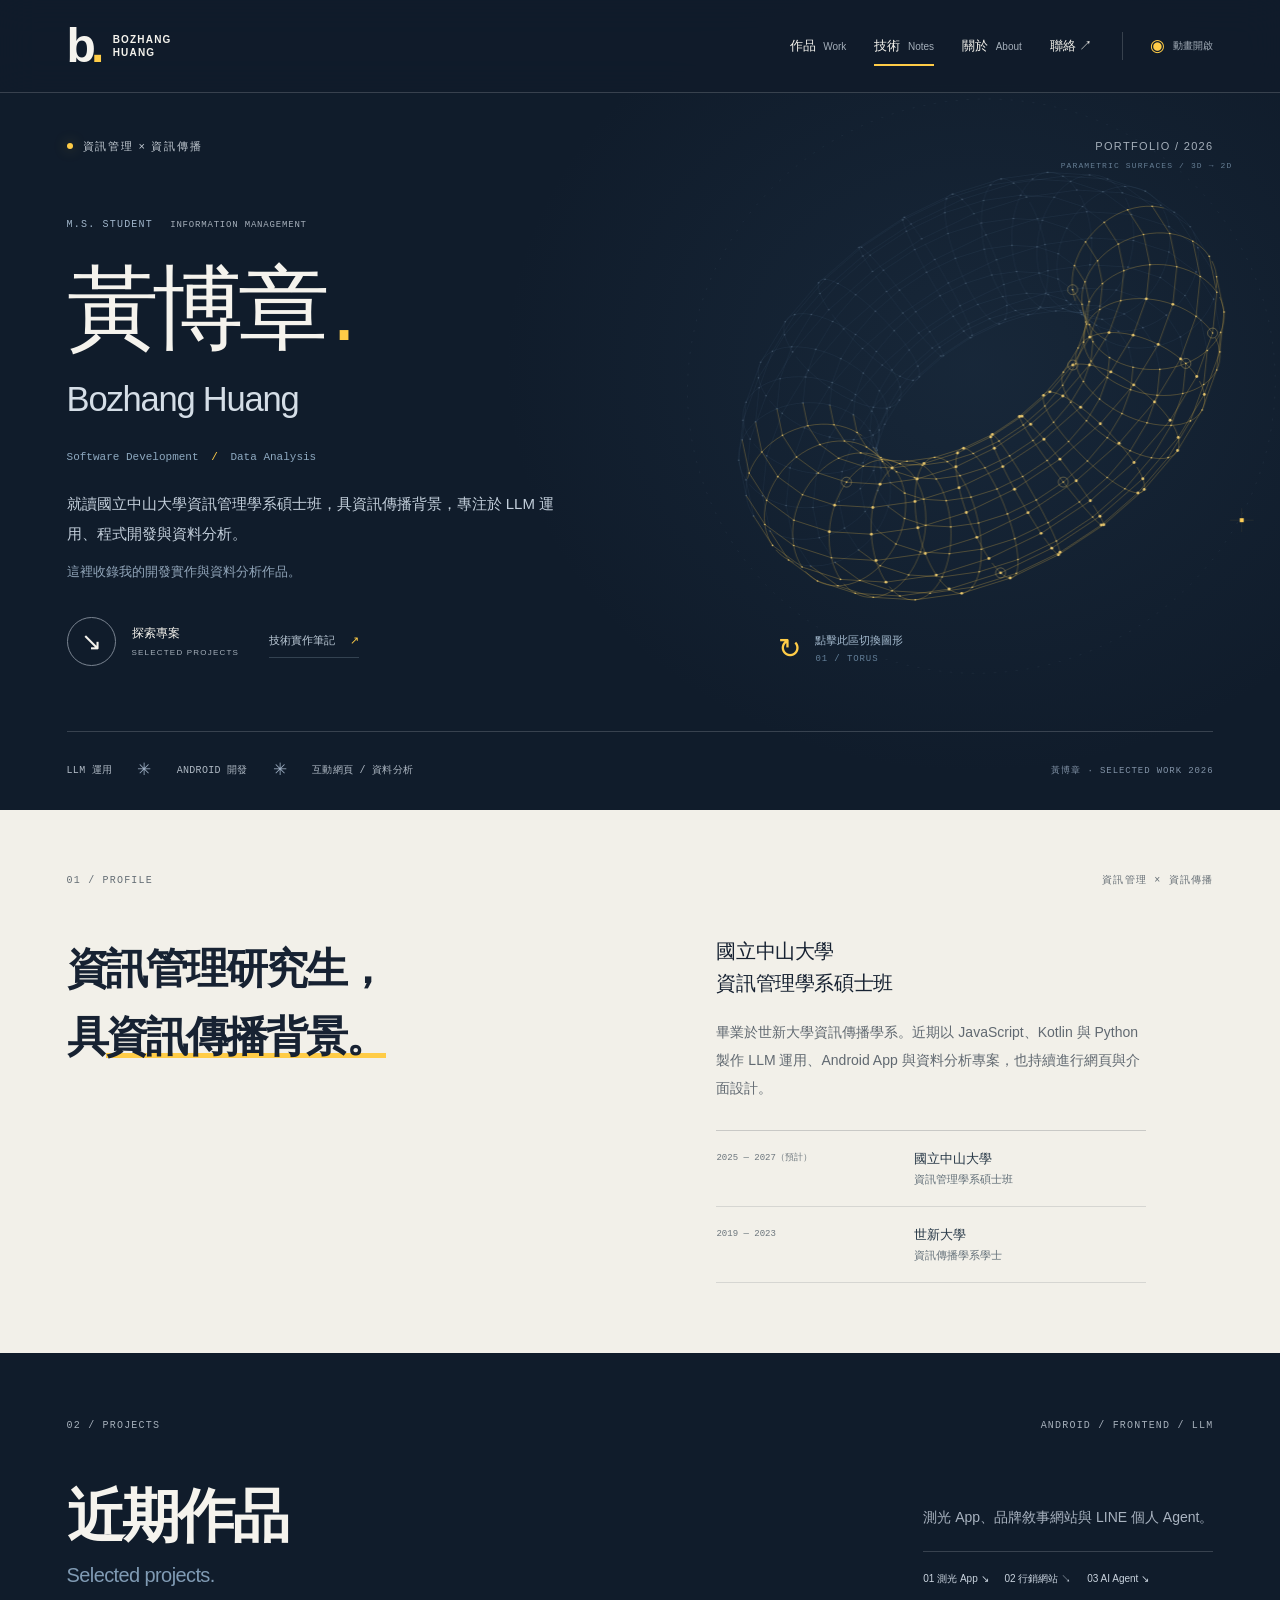
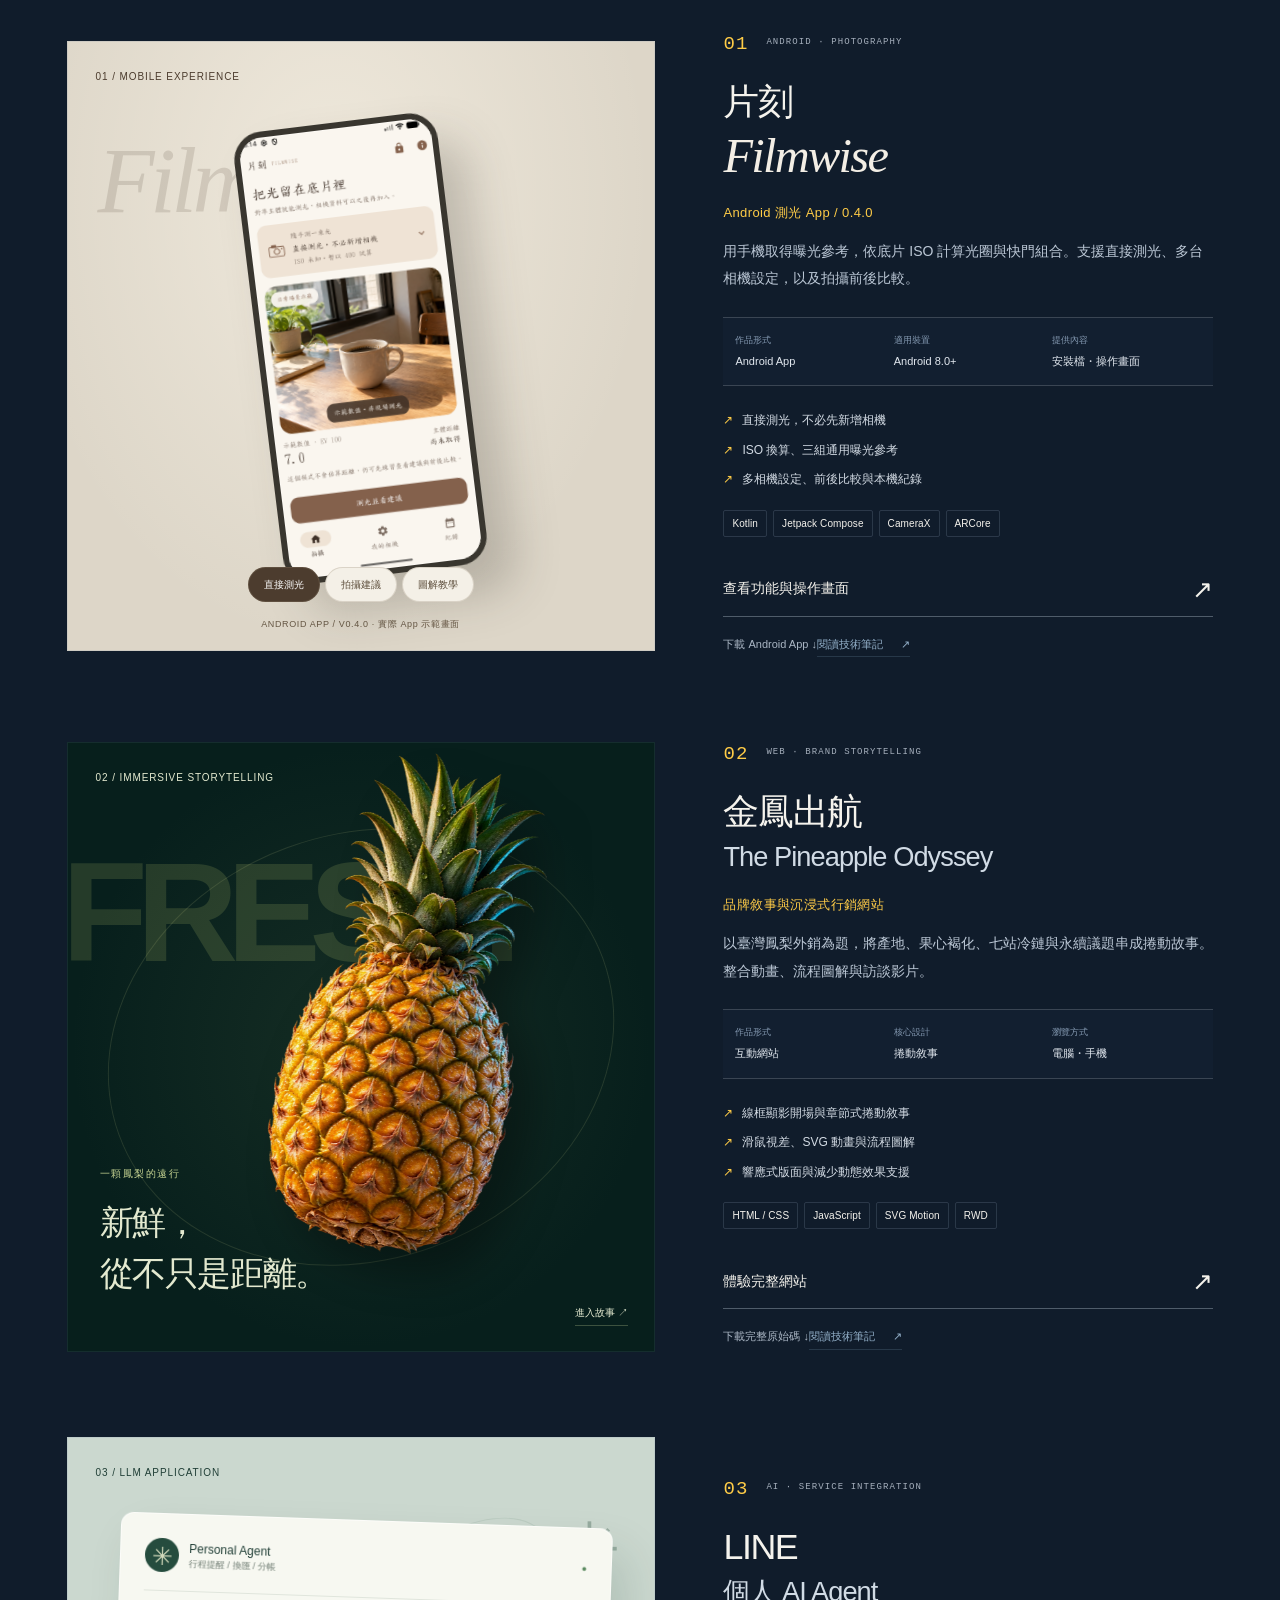
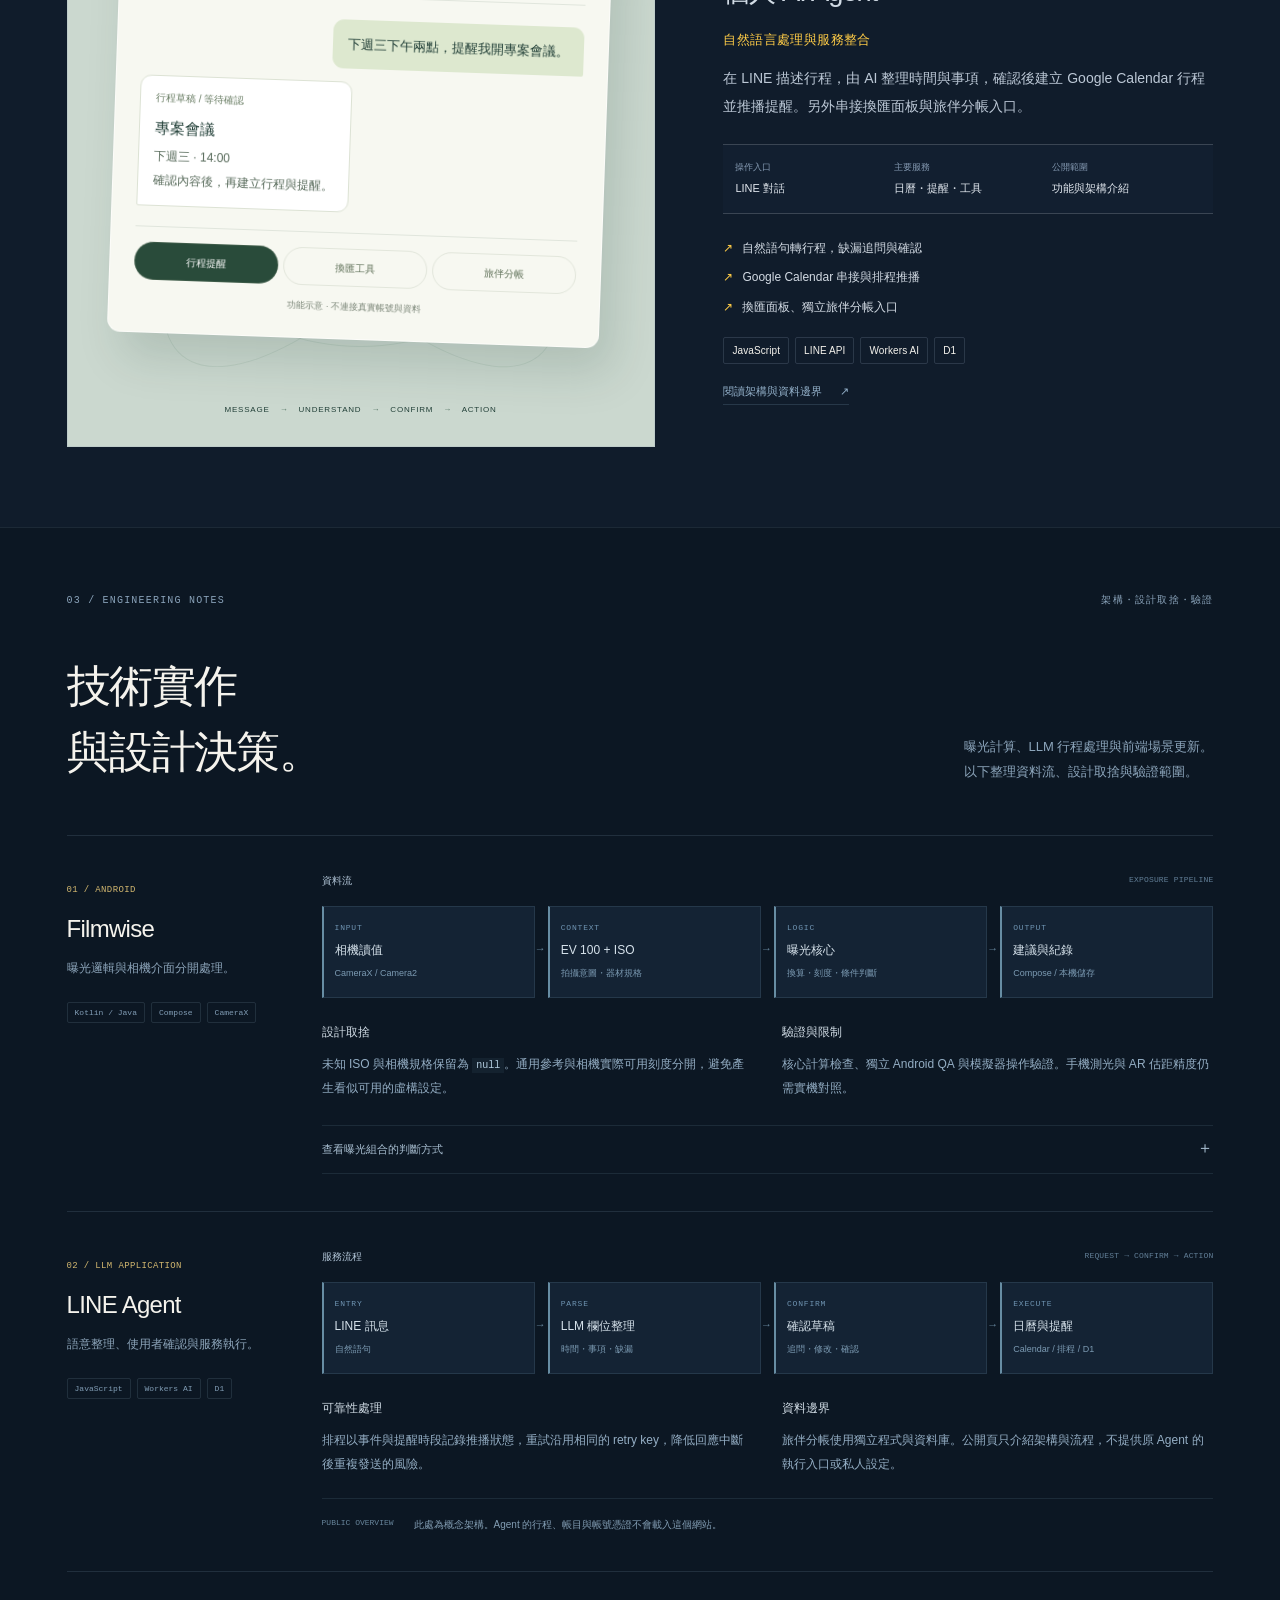
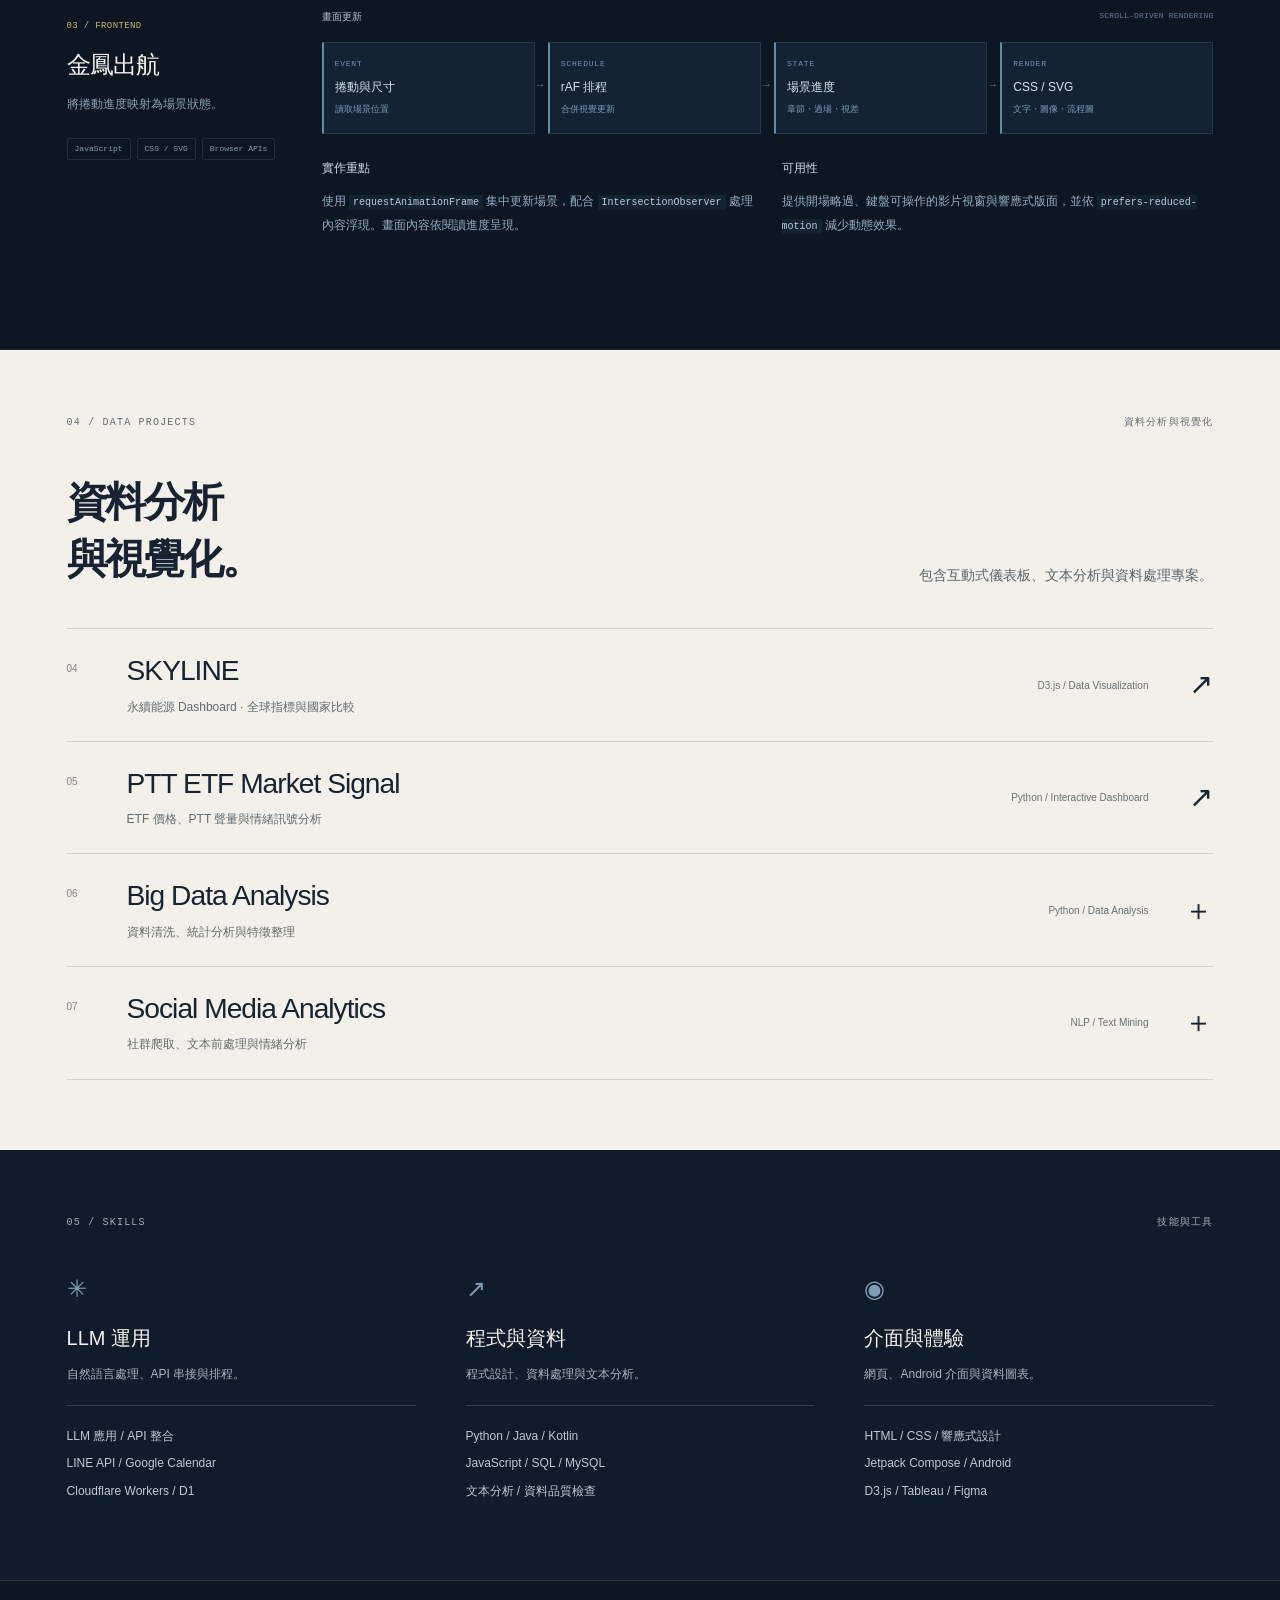
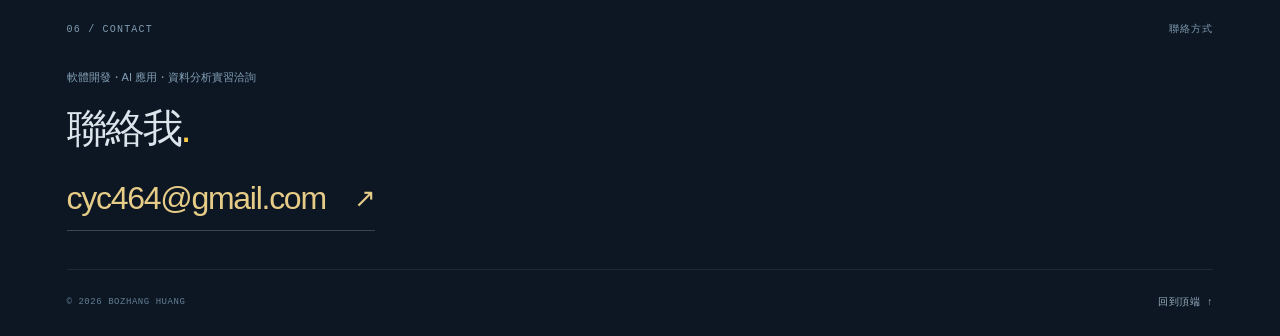
==== commit 989d45a2: "Present MIS profile and engineering notes with hero-scoped geometry interaction" ====
--- a/index.html
+++ b/index.html
@@ -1,12 +1,47 @@
 <!doctype html>
-<html lang="zh-Hant"><head><meta charset="utf-8"><meta name="viewport" content="width=device-width,initial-scale=1"><meta name="theme-color" content="#101c2b"><meta name="description" content="黃博章 Bozhang Huang 的作品集。LINE AI Agent、Filmwise Android 測光 App、金鳳出航行銷網站與資料分析作品。"><meta property="og:title" content="黃博章 Bozhang Huang｜程式開發・互動設計"><meta property="og:description" content="AI 服務整合、Android 開發、互動設計與資料分析。"><meta property="og:type" content="website"><title>黃博章 Bozhang Huang｜程式開發・互動設計</title><link rel="icon" href="assets/favicon.svg" type="image/svg+xml"><link rel="stylesheet" href="style.css"><link rel="stylesheet" href="refinement.css"><script src="app.js" defer></script></head>
-<body><a class="skip-link" href="#main">跳至主要內容</a><header class="site-header"><a class="brand" href="#home" aria-label="黃博章，回首頁"><span class="brand-mark">b<span>.</span></span><span>BOZHANG<br>HUANG</span></a><nav aria-label="主要導覽"><a href="#work">作品 <small>Work</small></a><a href="#about">關於 <small>About</small></a><a href="#contact">聯絡 <span>↗</span></a></nav><button class="motion-toggle" aria-pressed="false" aria-label="減少動畫" title="減少動畫"><span class="motion-icon">◉</span><span class="motion-label">動畫開啟</span></button><div class="reading-progress" aria-hidden="true"></div></header>
-<main id="main"><section class="hero" id="home" aria-labelledby="hero-title"><div class="hero-top"><p class="eyebrow"><span class="status-dot"></span> 資訊管理 × 資訊傳播</p><p class="edition">PORTFOLIO / 2026</p></div><div class="hero-art" aria-hidden="true"><canvas id="orbit-canvas"></canvas><span class="orbit-coordinate">BZH — SELECTED PROJECTS</span></div><div class="hero-copy"><p class="intro-line">你好，我是黃博章 <span>BOZHANG HUANG</span></p><h1 id="hero-title"><span class="line"><span>程式開發。</span></span><span class="line"><span>互動<span class="yellow">設計。</span></span></span></h1><p class="hero-description">LINE 自動化、Android 測光工具、沉浸式網站。<br>這裡收錄我的開發實作與資料分析作品。</p><a class="round-link" href="#work"><span class="round-arrow">↘</span><span>探索我的作品<small>SCROLL TO EXPLORE</small></span></a></div><div class="hero-project-picker"><div class="hero-picker-heading"><span>切換作品</span><span aria-hidden="true">↓</span></div><div class="hero-project-options" role="group" aria-label="首頁作品展示"><button type="button" data-hero-project="filmwise" aria-pressed="true"><small>01</small> Filmwise</button><button type="button" data-hero-project="coldchain" aria-pressed="false"><small>02</small> 金鳳出航</button><button type="button" data-hero-project="agent" aria-pressed="false"><small>03</small> LINE Agent</button></div><div class="hero-project-caption" aria-live="polite"><span id="hero-project-category">ANDROID / PHOTOGRAPHY</span><p id="hero-project-description">底片攝影的測光與曝光參考工具。</p></div><a id="hero-project-link" href="#filmwise">查看 Filmwise <span>↗</span></a></div><div class="hero-bottom"><span>AI 服務整合</span><i>✳</i><span>ANDROID 開發</span><i>✳</i><span>互動網頁 / 資料分析</span><span class="hero-bottom-note">黃博章 · SELECTED WORK 2026</span></div></section>
-<section class="introduction light-section" id="about"><div class="section-kicker reveal"><span>01 / ABOUT</span><span>資訊管理 × 資訊傳播</span></div><div class="intro-grid"><h2 class="reveal">從資訊傳播，<br>走進<span class="ink-underline">程式開發。</span></h2><div class="intro-body reveal"><p class="body-lead">國立中山大學<br>資訊管理學系碩士班</p><p>畢業於世新大學資訊傳播學系。近期以 JavaScript、Kotlin 與 Python 製作 AI 服務整合、Android App 與資料分析專案，也持續進行網頁與介面設計。</p><div class="intro-signature"><span>黃博章</span><span>AI 應用 / 軟體開發<br>資料分析 / 互動設計</span></div></div></div></section>
-<section class="work-section" id="work" aria-labelledby="work-title"><div class="section-kicker reveal"><span>02 / SELECTED WORK</span><span>ANDROID / WEB / AI AGENT</span></div><div class="work-heading reveal"><h2 id="work-title">近期作品<span>Selected projects.</span></h2><div class="work-overview"><p>測光 App、品牌敘事網站與 LINE 個人 Agent。</p><div class="project-jumps"><a href="#filmwise">01 測光 App ↘</a><a href="#coldchain">02 行銷網站 ↘</a><a href="#agent">03 AI Agent ↘</a></div></div></div>
-<article class="project filmwise-project" id="filmwise"><div class="project-visual filmwise-visual reveal"><span class="visual-label">01 / MOBILE EXPERIENCE</span><span class="filmwise-word" aria-hidden="true">Filmwise</span><div class="phone-shell"><img id="filmwise-preview" src="assets/filmwise-meter.png" alt="Filmwise 0.4.0 直接測光介面，日常場景與示範 EV 讀值" width="1080" height="2400" loading="lazy"></div><div class="preview-tabs" role="group" aria-label="切換 App 操作畫面"><button type="button" data-preview="meter" aria-pressed="true">直接測光</button><button type="button" data-preview="advice" aria-pressed="false">拍攝建議</button><button type="button" data-preview="tutorial" aria-pressed="false">圖解教學</button></div><span class="visual-footnote">ANDROID APP / V0.4.0 · 實際 App 示範畫面</span></div><div class="project-copy reveal"><div class="project-meta"><span>01</span><span>ANDROID · PHOTOGRAPHY</span></div><h3>片刻<span>Filmwise</span></h3><p class="project-name">Android 測光 App / 0.4.0</p><p>用手機取得曝光參考，依底片 ISO 計算光圈與快門組合。支援直接測光、多台相機設定，以及拍攝前後比較。</p><dl class="project-facts"><div><dt>作品形式</dt><dd>Android App</dd></div><div><dt>適用裝置</dt><dd>Android 8.0+</dd></div><div><dt>提供內容</dt><dd>安裝檔・操作畫面</dd></div></dl><ul class="feature-list"><li>直接測光，不必先新增相機</li><li>ISO 換算、三組通用曝光參考</li><li>多相機設定、前後比較與本機紀錄</li></ul><div class="tags"><span>Kotlin</span><span>Jetpack Compose</span><span>CameraX</span><span>ARCore</span></div><a class="text-link" href="projects/filmwise/">查看功能與操作畫面 <span>↗</span></a><a class="subtle-link" href="downloads/Filmwise-0.4.0-release.apk" download>下載 Android App ↓</a></div></article>
-<article class="project coldchain-project" id="coldchain"><a class="project-visual coldchain-visual reveal" href="projects/coldchain/" aria-label="開啟金鳳出航完整網站"><span class="visual-label">02 / IMMERSIVE STORYTELLING</span><span class="cold-word" aria-hidden="true">FRESH.</span><div class="cold-orbit" aria-hidden="true"></div><img src="projects/coldchain/assets/pineapple-sculpture.webp" alt="金鳳出航網站的金鑽鳳梨主視覺" width="1024" height="1536" loading="lazy"><div class="cold-caption"><span>一顆鳳梨的遠行</span><strong>新鮮，<br>從不只是距離。</strong></div><span class="visual-open">進入故事 ↗</span></a><div class="project-copy reveal"><div class="project-meta"><span>02</span><span>WEB · BRAND STORYTELLING</span></div><h3>金鳳出航<span>The Pineapple Odyssey</span></h3><p class="project-name">品牌敘事與沉浸式行銷網站</p><p>以臺灣鳳梨外銷為題，將產地、果心褐化、七站冷鏈與永續議題串成捲動故事。整合動畫、流程圖解與訪談影片。</p><dl class="project-facts"><div><dt>作品形式</dt><dd>互動網站</dd></div><div><dt>核心設計</dt><dd>捲動敘事</dd></div><div><dt>瀏覽方式</dt><dd>電腦・手機</dd></div></dl><ul class="feature-list"><li>線框顯影開場與章節式捲動敘事</li><li>滑鼠視差、SVG 動畫與流程圖解</li><li>響應式版面與減少動態效果支援</li></ul><div class="tags"><span>HTML / CSS</span><span>JavaScript</span><span>SVG Motion</span><span>RWD</span></div><a class="text-link" href="projects/coldchain/">體驗完整網站 <span>↗</span></a><a class="subtle-link" href="downloads/pineapple-cold-chain-source.zip" download>下載完整原始碼 ↓</a></div></article>
-<article class="project agent-project" id="agent"><div class="project-visual agent-visual reveal"><span class="visual-label">03 / AI × EVERYDAY LIFE</span><div class="agent-orbits" aria-hidden="true"><i></i><i></i><i></i><span>✳</span></div><div class="agent-chat"><div class="chat-header"><span class="agent-avatar">✳</span><span>Personal Agent<small>行程提醒 / 換匯 / 分帳</small></span><span class="chat-status">●</span></div><div class="chat-thread" aria-live="polite"><p class="bubble user-bubble" id="demo-request">下週三下午兩點，提醒我開專案會議。</p><div class="bubble agent-bubble" id="demo-response"><small>行程草稿 / 等待確認</small><strong>專案會議</strong><span>下週三 · 14:00<br>確認內容後，再建立行程與提醒。</span></div></div><div class="agent-demo-tabs" role="group" aria-label="切換 Agent 功能示意"><button data-agent-demo="calendar" aria-pressed="true">行程提醒</button><button data-agent-demo="currency" aria-pressed="false">換匯工具</button><button data-agent-demo="split" aria-pressed="false">旅伴分帳</button></div><p class="demo-disclaimer">功能示意 · 不連接真實帳號與資料</p></div><span class="agent-flow" aria-hidden="true">MESSAGE <i>→</i> UNDERSTAND <i>→</i> CONFIRM <i>→</i> ACTION</span></div><div class="project-copy reveal"><div class="project-meta"><span>03</span><span>AI · SERVICE INTEGRATION</span></div><h3>LINE<span>個人 AI Agent</span></h3><p class="project-name">自然語言處理與服務整合</p><p>在 LINE 描述行程，由 AI 整理時間與事項，確認後建立 Google Calendar 行程並推播提醒。另外串接換匯面板與旅伴分帳入口。</p><dl class="project-facts"><div><dt>操作入口</dt><dd>LINE 對話</dd></div><div><dt>主要服務</dt><dd>日曆・提醒・工具</dd></div><div><dt>公開範圍</dt><dd>功能與架構介紹</dd></div></dl><ul class="feature-list"><li>自然語句轉行程，缺漏追問與確認</li><li>Google Calendar 串接與排程推播</li><li>換匯面板、獨立旅伴分帳入口</li></ul><div class="tags"><span>JavaScript</span><span>LINE API</span><span>Workers AI</span><span>D1</span></div><details class="project-details"><summary>查看設計與架構 <span>＋</span></summary><div class="detail-body"><p>LINE 接收需求 → AI 整理結構化欄位 → 補齊缺漏並確認 → 建立日曆行程 → 排程檢查與推播提醒。</p><p>分帳功能採獨立程式與資料庫，原 Agent 提供功能入口，與原 Agent 的日曆、提醒資料分開。</p><p class="privacy-note">此頁僅展示功能流程，未連接個人帳號。行程、帳目與私人設定不公開。</p></div></details></div></article></section>
-<section class="archive light-section" id="more-work"><div class="section-kicker reveal"><span>03 / DATA PROJECTS</span><span>資料分析與視覺化</span></div><div class="archive-heading reveal"><h2>資料分析<span>與視覺化。</span></h2><p>包含互動式儀表板、文本分析與資料處理專案。</p></div><div class="archive-list"><a class="archive-row reveal" href="https://brian55464.github.io/DataVisualization/" target="_blank" rel="noopener noreferrer"><span class="archive-index">04</span><div><h3>SKYLINE</h3><p>永續能源 Dashboard · 全球指標與國家比較</p></div><span class="archive-type">D3.js / Data Visualization</span><span class="archive-arrow">↗</span></a><a class="archive-row reveal" href="https://brian55464.github.io/-predict/" target="_blank" rel="noopener noreferrer"><span class="archive-index">05</span><div><h3>PTT ETF Market Signal</h3><p>ETF 價格、PTT 聲量與情緒訊號分析</p></div><span class="archive-type">Python / Interactive Dashboard</span><span class="archive-arrow">↗</span></a><details class="archive-disclosure reveal"><summary class="archive-row"><span class="archive-index">06</span><div><h3>Big Data Analysis</h3><p>資料清洗、統計分析與特徵整理</p></div><span class="archive-type">Python / Data Analysis</span><span class="archive-arrow">＋</span></summary><div class="archive-body"><p>以 Python 整理資料，進行清洗、統計分析與特徵整理。</p><ul><li>資料前處理與欄位整理</li><li>統計分析與資料探勘</li></ul></div></details><details class="archive-disclosure reveal"><summary class="archive-row"><span class="archive-index">07</span><div><h3>Social Media Analytics</h3><p>社群爬取、文本前處理與情緒分析</p></div><span class="archive-type">NLP / Text Mining</span><span class="archive-arrow">＋</span></summary><div class="archive-body"><p>整理社群討論內容，透過斷詞、關鍵字擷取與情緒分析觀察討論趨勢。</p><ul><li>網頁資料擷取與文本前處理</li><li>關鍵字與情緒分析</li></ul></div></details></div></section>
-<section class="skills-section" id="skills"><div class="section-kicker reveal"><span>04 / SKILLS</span><span>技能與工具</span></div><div class="skill-grid"><div class="skill-column reveal"><span class="skill-symbol">✳</span><h2>AI 與服務整合</h2><p>自然語言處理、API 串接與排程。</p><ul><li>LLM 應用 / API 整合</li><li>LINE API / Google Calendar</li><li>Cloudflare Workers / D1</li></ul></div><div class="skill-column reveal"><span class="skill-symbol">↗</span><h2>程式與資料</h2><p>程式設計、資料處理與文本分析。</p><ul><li>Python / Java / Kotlin</li><li>JavaScript / SQL / MySQL</li><li>文本分析 / 資料品質檢查</li></ul></div><div class="skill-column reveal"><span class="skill-symbol">◉</span><h2>介面與體驗</h2><p>網頁、Android 介面與資料圖表。</p><ul><li>HTML / CSS / 響應式設計</li><li>Jetpack Compose / Android</li><li>D3.js / Tableau / Figma</li></ul></div></div></section>
-<footer id="contact"><div class="section-kicker reveal"><span>05 / CONTACT</span><span>聯絡方式</span></div><div class="contact-main reveal"><div><p>軟體開發・AI 應用・資料分析實習洽詢</p><h2>聯絡我<span class="contact-period">.</span></h2><a class="contact-email" href="mailto:cyc464@gmail.com">cyc464@gmail.com <span>↗</span></a></div><span class="contact-monogram" aria-hidden="true">BH</span></div><div class="footer-bottom"><span>© 2026 BOZHANG HUANG</span><a href="#home">回到頂端 ↑</a></div></footer></main></body></html>
+<html lang="zh-Hant"><head><meta charset="utf-8"><meta name="viewport" content="width=device-width,initial-scale=1"><meta name="theme-color" content="#101c2b"><meta name="description" content="黃博章 Bozhang Huang 的作品集。LINE AI Agent、Filmwise Android 測光 App、金鳳出航行銷網站與資料分析作品。"><meta property="og:title" content="黃博章 Bozhang Huang｜資訊管理・軟體開發・資料分析"><meta property="og:description" content="LLM 運用、Android 開發、互動設計與資料分析。"><meta property="og:type" content="website"><title>黃博章 Bozhang Huang｜資訊管理・軟體開發・資料分析</title><link rel="icon" href="assets/favicon.svg" type="image/svg+xml"><link rel="stylesheet" href="style.css"><link rel="stylesheet" href="refinement.css"><script src="app.js" defer></script></head>
+<body><a class="skip-link" href="#main">跳至主要內容</a><header class="site-header"><a class="brand" href="#home" aria-label="黃博章，回首頁"><span class="brand-mark">b<span>.</span></span><span>BOZHANG<br>HUANG</span></a><nav aria-label="主要導覽"><a href="#work">作品 <small>Work</small></a><a href="#engineering">技術 <small>Notes</small></a><a href="#about">關於 <small>About</small></a><a href="#contact">聯絡 <span>↗</span></a></nav><button class="motion-toggle" aria-pressed="false" aria-label="減少動畫" title="減少動畫"><span class="motion-icon">◉</span><span class="motion-label">動畫開啟</span></button><div class="reading-progress" aria-hidden="true"></div></header>
+<main id="main"><section class="hero" id="home" aria-labelledby="hero-title"><div class="hero-top"><p class="eyebrow"><span class="status-dot"></span> 資訊管理 × 資訊傳播</p><p class="edition">PORTFOLIO / 2026</p></div><div class="hero-art"><canvas id="orbit-canvas" aria-hidden="true"></canvas><span class="orbit-coordinate" aria-hidden="true">PARAMETRIC SURFACES / 3D → 2D</span><button class="geometry-toggle" type="button" aria-label="切換首頁圖形，目前為環面"><span class="geometry-glyph" aria-hidden="true">↻</span><span>點擊此區切換圖形<small><output id="geometry-name" aria-live="polite">01 / TORUS</output></small></span></button></div><div class="hero-copy"><p class="intro-line">M.S. STUDENT <span>INFORMATION MANAGEMENT</span></p><h1 id="hero-title"><span class="line"><span>黃博章<span class="hero-dot">.</span></span></span><span class="hero-name-en">Bozhang Huang</span></h1><p class="hero-field">Software Development <span>/</span> Data Analysis</p><p class="hero-description">就讀國立中山大學資訊管理學系碩士班，具資訊傳播背景，專注於 LLM 運用、程式開發與資料分析。<span class="hero-collected">這裡收錄我的開發實作與資料分析作品。</span></p><div class="hero-links"><a class="round-link" href="#work"><span class="round-arrow">↘</span><span>探索專案<small>SELECTED PROJECTS</small></span></a><a class="hero-notes-link" href="#engineering">技術實作筆記 <span>↗</span></a></div></div><div class="hero-bottom"><span>LLM 運用</span><i>✳</i><span>ANDROID 開發</span><i>✳</i><span>互動網頁 / 資料分析</span><span class="hero-bottom-note">黃博章 · SELECTED WORK 2026</span></div></section>
+<section class="introduction light-section" id="about"><div class="section-kicker reveal"><span>01 / PROFILE</span><span>資訊管理 × 資訊傳播</span></div><div class="intro-grid"><h2 class="reveal">資訊管理研究生，<br>具<span class="ink-underline">資訊傳播背景。</span></h2><div class="intro-body reveal"><p class="body-lead">國立中山大學<br>資訊管理學系碩士班</p><p>畢業於世新大學資訊傳播學系。近期以 JavaScript、Kotlin 與 Python 製作 LLM 運用、Android App 與資料分析專案，也持續進行網頁與介面設計。</p><dl class="education-list"><div><dt>2025 — 2027（預計）</dt><dd>國立中山大學<span>資訊管理學系碩士班</span></dd></div><div><dt>2019 — 2023</dt><dd>世新大學<span>資訊傳播學系學士</span></dd></div></dl></div></div></section>
+<section class="work-section" id="work" aria-labelledby="work-title"><div class="section-kicker reveal"><span>02 / PROJECTS</span><span>ANDROID / FRONTEND / LLM</span></div><div class="work-heading reveal"><h2 id="work-title">近期作品<span>Selected projects.</span></h2><div class="work-overview"><p>測光 App、品牌敘事網站與 LINE 個人 Agent。</p><div class="project-jumps" aria-label="專案快速導覽"><a href="#filmwise">01 測光 App ↘</a><a href="#coldchain">02 行銷網站 ↘</a><a href="#agent">03 AI Agent ↘</a></div></div></div>
+<article class="project filmwise-project" id="filmwise"><div class="project-visual filmwise-visual reveal"><span class="visual-label">01 / MOBILE EXPERIENCE</span><span class="filmwise-word" aria-hidden="true">Filmwise</span><div class="phone-shell"><img id="filmwise-preview" src="assets/filmwise-meter.png" alt="Filmwise 0.4.0 直接測光介面，日常場景與示範 EV 讀值" width="1080" height="2400" loading="lazy"></div><div class="preview-tabs" role="group" aria-label="切換 App 操作畫面"><button type="button" data-preview="meter" aria-pressed="true">直接測光</button><button type="button" data-preview="advice" aria-pressed="false">拍攝建議</button><button type="button" data-preview="tutorial" aria-pressed="false">圖解教學</button></div><span class="visual-footnote">ANDROID APP / V0.4.0 · 實際 App 示範畫面</span></div><div class="project-copy reveal"><div class="project-meta"><span>01</span><span>ANDROID · PHOTOGRAPHY</span></div><h3>片刻<span>Filmwise</span></h3><p class="project-name">Android 測光 App / 0.4.0</p><p>用手機取得曝光參考，依底片 ISO 計算光圈與快門組合。支援直接測光、多台相機設定，以及拍攝前後比較。</p><dl class="project-facts"><div><dt>作品形式</dt><dd>Android App</dd></div><div><dt>適用裝置</dt><dd>Android 8.0+</dd></div><div><dt>提供內容</dt><dd>安裝檔・操作畫面</dd></div></dl><ul class="feature-list"><li>直接測光，不必先新增相機</li><li>ISO 換算、三組通用曝光參考</li><li>多相機設定、前後比較與本機紀錄</li></ul><div class="tags"><span>Kotlin</span><span>Jetpack Compose</span><span>CameraX</span><span>ARCore</span></div><a class="text-link" href="projects/filmwise/">查看功能與操作畫面 <span>↗</span></a><a class="subtle-link" href="downloads/Filmwise-0.4.0-release.apk" download>下載 Android App ↓</a><a class="project-tech-link" href="#note-filmwise">閱讀技術筆記 <span>↗</span></a></div></article>
+<article class="project coldchain-project" id="coldchain"><a class="project-visual coldchain-visual reveal" href="projects/coldchain/" aria-label="開啟金鳳出航完整網站"><span class="visual-label">02 / IMMERSIVE STORYTELLING</span><span class="cold-word" aria-hidden="true">FRESH.</span><div class="cold-orbit" aria-hidden="true"></div><img src="projects/coldchain/assets/pineapple-sculpture.webp" alt="金鳳出航網站的金鑽鳳梨主視覺" width="1024" height="1536" loading="lazy"><div class="cold-caption"><span>一顆鳳梨的遠行</span><strong>新鮮，<br>從不只是距離。</strong></div><span class="visual-open">進入故事 ↗</span></a><div class="project-copy reveal"><div class="project-meta"><span>02</span><span>WEB · BRAND STORYTELLING</span></div><h3>金鳳出航<span>The Pineapple Odyssey</span></h3><p class="project-name">品牌敘事與沉浸式行銷網站</p><p>以臺灣鳳梨外銷為題，將產地、果心褐化、七站冷鏈與永續議題串成捲動故事。整合動畫、流程圖解與訪談影片。</p><dl class="project-facts"><div><dt>作品形式</dt><dd>互動網站</dd></div><div><dt>核心設計</dt><dd>捲動敘事</dd></div><div><dt>瀏覽方式</dt><dd>電腦・手機</dd></div></dl><ul class="feature-list"><li>線框顯影開場與章節式捲動敘事</li><li>滑鼠視差、SVG 動畫與流程圖解</li><li>響應式版面與減少動態效果支援</li></ul><div class="tags"><span>HTML / CSS</span><span>JavaScript</span><span>SVG Motion</span><span>RWD</span></div><a class="text-link" href="projects/coldchain/">體驗完整網站 <span>↗</span></a><a class="subtle-link" href="downloads/pineapple-cold-chain-source.zip" download>下載完整原始碼 ↓</a><a class="project-tech-link" href="#note-web">閱讀技術筆記 <span>↗</span></a></div></article>
+<article class="project agent-project" id="agent"><div class="project-visual agent-visual reveal"><span class="visual-label">03 / LLM APPLICATION</span><div class="agent-orbits" aria-hidden="true"><i></i><i></i><i></i><span>✳</span></div><div class="agent-chat"><div class="chat-header"><span class="agent-avatar">✳</span><span>Personal Agent<small>行程提醒 / 換匯 / 分帳</small></span><span class="chat-status">●</span></div><div class="chat-thread" aria-live="polite"><p class="bubble user-bubble" id="demo-request">下週三下午兩點，提醒我開專案會議。</p><div class="bubble agent-bubble" id="demo-response"><small>行程草稿 / 等待確認</small><strong>專案會議</strong><span>下週三 · 14:00<br>確認內容後，再建立行程與提醒。</span></div></div><div class="agent-demo-tabs" role="group" aria-label="切換 Agent 功能示意"><button data-agent-demo="calendar" aria-pressed="true">行程提醒</button><button data-agent-demo="currency" aria-pressed="false">換匯工具</button><button data-agent-demo="split" aria-pressed="false">旅伴分帳</button></div><p class="demo-disclaimer">功能示意 · 不連接真實帳號與資料</p></div><span class="agent-flow" aria-hidden="true">MESSAGE <i>→</i> UNDERSTAND <i>→</i> CONFIRM <i>→</i> ACTION</span></div><div class="project-copy reveal"><div class="project-meta"><span>03</span><span>AI · SERVICE INTEGRATION</span></div><h3>LINE<span>個人 AI Agent</span></h3><p class="project-name">自然語言處理與服務整合</p><p>在 LINE 描述行程，由 AI 整理時間與事項，確認後建立 Google Calendar 行程並推播提醒。另外串接換匯面板與旅伴分帳入口。</p><dl class="project-facts"><div><dt>操作入口</dt><dd>LINE 對話</dd></div><div><dt>主要服務</dt><dd>日曆・提醒・工具</dd></div><div><dt>公開範圍</dt><dd>功能與架構介紹</dd></div></dl><ul class="feature-list"><li>自然語句轉行程，缺漏追問與確認</li><li>Google Calendar 串接與排程推播</li><li>換匯面板、獨立旅伴分帳入口</li></ul><div class="tags"><span>JavaScript</span><span>LINE API</span><span>Workers AI</span><span>D1</span></div><a class="project-tech-link" href="#note-agent">閱讀架構與資料邊界 <span>↗</span></a></div></article></section>
+
+<section class="engineering-section" id="engineering" aria-labelledby="engineering-title">
+  <div class="section-kicker reveal"><span>03 / ENGINEERING NOTES</span><span>架構・設計取捨・驗證</span></div>
+  <div class="engineering-heading reveal"><h2 id="engineering-title">技術實作<br>與設計決策。</h2><p>曝光計算、LLM 行程處理與前端場景更新。<br>以下整理資料流、設計取捨與驗證範圍。</p></div>
+  <article class="engineering-note reveal" id="note-filmwise">
+    <div class="note-identity"><span class="note-number">01 / ANDROID</span><h3>Filmwise</h3><p>曝光邏輯與相機介面分開處理。</p><div class="note-stack"><span>Kotlin / Java</span><span>Compose</span><span>CameraX</span></div></div>
+    <div class="note-content">
+      <div class="flow-heading"><span>資料流</span><small>EXPOSURE PIPELINE</small></div>
+      <ol class="system-flow"><li><small>INPUT</small><strong>相機讀值</strong><span>CameraX / Camera2</span></li><li><small>CONTEXT</small><strong>EV 100 + ISO</strong><span>拍攝意圖・器材規格</span></li><li><small>LOGIC</small><strong>曝光核心</strong><span>換算・刻度・條件判斷</span></li><li><small>OUTPUT</small><strong>建議與紀錄</strong><span>Compose / 本機儲存</span></li></ol>
+      <div class="note-columns"><div><h4>設計取捨</h4><p>未知 ISO 與相機規格保留為 <code>null</code>。通用參考與相機實際可用刻度分開，避免產生看似可用的虛構設定。</p></div><div><h4>驗證與限制</h4><p>核心計算檢查、獨立 Android QA 與模擬器操作驗證。手機測光與 AR 估距精度仍需實機對照。</p></div></div>
+      <details class="technical-detail"><summary>查看曝光組合的判斷方式 <span>＋</span></summary><div><p>遍歷相機快門刻度，尋找最接近讀值的曝光組合；只保留誤差在半格內的結果。以下節錄自曝光核心：</p><pre><code>double difference = ev100 - ExposureEngine.exposureEV(aperture, shutter, iso);
+if (Math.abs(difference) &lt; bestError) {
+    bestError = Math.abs(difference);
+    bestTime = shutter;
+}</code></pre><p class="technical-caption">QuickExposure.java · 核心邏輯節錄</p></div></details>
+    </div>
+  </article>
+  <article class="engineering-note reveal" id="note-agent">
+    <div class="note-identity"><span class="note-number">02 / LLM APPLICATION</span><h3>LINE Agent</h3><p>語意整理、使用者確認與服務執行。</p><div class="note-stack"><span>JavaScript</span><span>Workers AI</span><span>D1</span></div></div>
+    <div class="note-content">
+      <div class="flow-heading"><span>服務流程</span><small>REQUEST → CONFIRM → ACTION</small></div>
+      <ol class="system-flow"><li><small>ENTRY</small><strong>LINE 訊息</strong><span>自然語句</span></li><li><small>PARSE</small><strong>LLM 欄位整理</strong><span>時間・事項・缺漏</span></li><li><small>CONFIRM</small><strong>確認草稿</strong><span>追問・修改・確認</span></li><li><small>EXECUTE</small><strong>日曆與提醒</strong><span>Calendar / 排程 / D1</span></li></ol>
+      <div class="note-columns"><div><h4>可靠性處理</h4><p>排程以事件與提醒時段記錄推播狀態，重試沿用相同的 retry key，降低回應中斷後重複發送的風險。</p></div><div><h4>資料邊界</h4><p>旅伴分帳使用獨立程式與資料庫。公開頁只介紹架構與流程，不提供原 Agent 的執行入口或私人設定。</p></div></div>
+      <div class="technical-footnote"><span>PUBLIC OVERVIEW</span><p>此處為概念架構。Agent 的行程、帳目與帳號憑證不會載入這個網站。</p></div>
+    </div>
+  </article>
+  <article class="engineering-note reveal" id="note-web">
+    <div class="note-identity"><span class="note-number">03 / FRONTEND</span><h3>金鳳出航</h3><p>將捲動進度映射為場景狀態。</p><div class="note-stack"><span>JavaScript</span><span>CSS / SVG</span><span>Browser APIs</span></div></div>
+    <div class="note-content">
+      <div class="flow-heading"><span>畫面更新</span><small>SCROLL-DRIVEN RENDERING</small></div>
+      <ol class="system-flow"><li><small>EVENT</small><strong>捲動與尺寸</strong><span>讀取場景位置</span></li><li><small>SCHEDULE</small><strong>rAF 排程</strong><span>合併視覺更新</span></li><li><small>STATE</small><strong>場景進度</strong><span>章節・過場・視差</span></li><li><small>RENDER</small><strong>CSS / SVG</strong><span>文字・圖像・流程圖</span></li></ol>
+      <div class="note-columns"><div><h4>實作重點</h4><p>使用 <code>requestAnimationFrame</code> 集中更新場景，配合 <code>IntersectionObserver</code> 處理內容浮現。畫面內容依閱讀進度呈現。</p></div><div><h4>可用性</h4><p>提供開場略過、鍵盤可操作的影片視窗與響應式版面，並依 <code>prefers-reduced-motion</code> 減少動態效果。</p></div></div>
+    </div>
+  </article>
+</section>
+<section class="archive light-section" id="more-work"><div class="section-kicker reveal"><span>04 / DATA PROJECTS</span><span>資料分析與視覺化</span></div><div class="archive-heading reveal"><h2>資料分析<span>與視覺化。</span></h2><p>包含互動式儀表板、文本分析與資料處理專案。</p></div><div class="archive-list"><a class="archive-row reveal" href="https://brian55464.github.io/DataVisualization/" target="_blank" rel="noopener noreferrer"><span class="archive-index">04</span><div><h3>SKYLINE</h3><p>永續能源 Dashboard · 全球指標與國家比較</p></div><span class="archive-type">D3.js / Data Visualization</span><span class="archive-arrow">↗</span></a><a class="archive-row reveal" href="https://brian55464.github.io/-predict/" target="_blank" rel="noopener noreferrer"><span class="archive-index">05</span><div><h3>PTT ETF Market Signal</h3><p>ETF 價格、PTT 聲量與情緒訊號分析</p></div><span class="archive-type">Python / Interactive Dashboard</span><span class="archive-arrow">↗</span></a><details class="archive-disclosure reveal"><summary class="archive-row"><span class="archive-index">06</span><div><h3>Big Data Analysis</h3><p>資料清洗、統計分析與特徵整理</p></div><span class="archive-type">Python / Data Analysis</span><span class="archive-arrow">＋</span></summary><div class="archive-body"><p>以 Python 整理資料，進行清洗、統計分析與特徵整理。</p><ul><li>資料前處理與欄位整理</li><li>統計分析與資料探勘</li></ul></div></details><details class="archive-disclosure reveal"><summary class="archive-row"><span class="archive-index">07</span><div><h3>Social Media Analytics</h3><p>社群爬取、文本前處理與情緒分析</p></div><span class="archive-type">NLP / Text Mining</span><span class="archive-arrow">＋</span></summary><div class="archive-body"><p>整理社群討論內容，透過斷詞、關鍵字擷取與情緒分析觀察討論趨勢。</p><ul><li>網頁資料擷取與文本前處理</li><li>關鍵字與情緒分析</li></ul></div></details></div></section>
+<section class="skills-section" id="skills"><div class="section-kicker reveal"><span>05 / SKILLS</span><span>技能與工具</span></div><div class="skill-grid"><div class="skill-column reveal"><span class="skill-symbol">✳</span><h2>LLM 運用</h2><p>自然語言處理、API 串接與排程。</p><ul><li>LLM 應用 / API 整合</li><li>LINE API / Google Calendar</li><li>Cloudflare Workers / D1</li></ul></div><div class="skill-column reveal"><span class="skill-symbol">↗</span><h2>程式與資料</h2><p>程式設計、資料處理與文本分析。</p><ul><li>Python / Java / Kotlin</li><li>JavaScript / SQL / MySQL</li><li>文本分析 / 資料品質檢查</li></ul></div><div class="skill-column reveal"><span class="skill-symbol">◉</span><h2>介面與體驗</h2><p>網頁、Android 介面與資料圖表。</p><ul><li>HTML / CSS / 響應式設計</li><li>Jetpack Compose / Android</li><li>D3.js / Tableau / Figma</li></ul></div></div></section>
+<footer id="contact"><div class="section-kicker reveal"><span>06 / CONTACT</span><span>聯絡方式</span></div><div class="contact-main reveal"><div><p>軟體開發・AI 應用・資料分析實習洽詢</p><h2>聯絡我<span class="contact-period">.</span></h2><a class="contact-email" href="mailto:cyc464@gmail.com">cyc464@gmail.com <span>↗</span></a></div></div><div class="footer-bottom"><span>© 2026 BOZHANG HUANG</span><a href="#home">回到頂端 ↑</a></div></footer></main></body></html>
--- a/refinement.css
+++ b/refinement.css
@@ -4,20 +4,6 @@
 .hero-description{font-size:15px;line-height:1.9;color:#c3ccd7}
 .hero-art{width:60%;right:-3%;top:9%;height:76%;opacity:1;mask-image:linear-gradient(to right,transparent,#000 13%)}
 .orbit-coordinate{position:absolute;right:15%;top:14%;font:9px monospace;color:#718393;letter-spacing:.14em}
-.hero-project-picker{position:absolute;right:var(--pad);bottom:111px;width:35%;max-width:450px;z-index:4}
-.hero-picker-heading{display:flex;justify-content:space-between;color:#a1b0c1;font-size:10px;margin-bottom:13px}
-.hero-project-options{display:flex;border-top:1px solid #bccde03b;border-bottom:1px solid #bccde03b}
-.hero-project-options button{position:relative;flex:1;white-space:nowrap;border:0;background:none;padding:15px 5px;color:#94a3b4;font-size:12px;transition:color .3s,background .3s}
-.hero-project-options button small{font:9px monospace;display:block;opacity:.7;margin-bottom:2px}
-.hero-project-options button:after{content:"";position:absolute;height:2px;bottom:-1px;left:0;right:0;transform:scaleX(0);background:var(--yellow);transition:transform .5s var(--ease)}
-.hero-project-options button[aria-pressed=true]{color:var(--yellow);background:#ffcc4708}
-.hero-project-options button[aria-pressed=true]:after{transform:scaleX(1)}
-.hero-project-caption{margin-top:17px;min-height:57px}
-.hero-project-caption>span{font:9px monospace;letter-spacing:.1em;color:#8fa4b9}
-.hero-project-caption p{font-size:13px;color:#d1d8e0;margin-top:6px}
-#hero-project-link{display:flex;justify-content:space-between;align-items:center;font-size:11px;color:var(--yellow);margin-top:9px}
-#hero-project-link>span{font-size:22px;line-height:1;transition:transform .3s}
-#hero-project-link:hover>span{transform:translate(3px,-3px)}
 .hero-bottom{font-size:10px;letter-spacing:.08em;min-height:65px}
 .hero-bottom-note{margin-left:auto;color:#8293a7;font-size:9px;letter-spacing:.1em}
 .hero-bottom i{color:#9bacc0}
@@ -97,8 +83,8 @@
 .footer-bottom a{margin-left:auto;font-size:11px}
 .footer-bottom a:hover{text-decoration:underline;text-underline-offset:5px}
 @keyframes surface-scan{from{transform:translateX(-160%)}to{transform:translateX(160%)}}
-@media(min-width:1600px){.hero{min-height:960px}.hero-copy{padding-top:95px}.hero-project-picker{bottom:128px;right:max(var(--pad),calc((100vw - 1440px)/2));width:34%}}
-@media(max-width:1000px){.hero{min-height:870px}.hero-copy{width:66%}.hero-art{width:68%;right:-9%;top:9%;height:65%}.hero-project-picker{width:40%;bottom:105px}.hero-bottom-note{display:none}.hero-description{font-size:14px}.hero-project-options button{font-size:10px}.project{gap:5%}.project-facts{gap:7px}.project-facts dd{font-size:10px}.project-copy>p:not(.project-name){font-size:13px}.project-visual{height:690px}.phone-shell{height:490px}.work-heading{align-items:start;gap:30px}.work-heading p{font-size:13px}.project-jumps{gap:12px}.agent-chat{top:120px;padding:20px;left:5%;right:5%}}
+@media(min-width:1600px){.hero{min-height:960px}.hero-copy{padding-top:95px}}
+@media(max-width:1000px){.hero{min-height:870px}.hero-copy{width:66%}.hero-art{width:68%;right:-9%;top:9%;height:65%}.hero-bottom-note{display:none}.hero-description{font-size:14px}.project{gap:5%}.project-facts{gap:7px}.project-facts dd{font-size:10px}.project-copy>p:not(.project-name){font-size:13px}.project-visual{height:690px}.phone-shell{height:490px}.work-heading{align-items:start;gap:30px}.work-heading p{font-size:13px}.project-jumps{gap:12px}.agent-chat{top:120px;padding:20px;left:5%;right:5%}}
 @media(max-width:700px){
  .hero{padding-top:108px;min-height:auto;padding-bottom:0;display:block}
  .hero-copy{width:100%;padding:62px 0 42px}
@@ -106,13 +92,6 @@
  .hero-description{font-size:13px;line-height:1.9;max-width:93%}
  .hero-art{top:125px;height:330px;width:88%;right:-37%;opacity:.65;mask-image:linear-gradient(to right,transparent,#000 25%)}
  .orbit-coordinate{display:none}
- .hero-project-picker{position:relative;right:auto;bottom:auto;width:100%;max-width:none;padding-bottom:26px}
- .hero-picker-heading{font-size:10px;margin-bottom:10px}
- .hero-project-options button{font-size:12px;padding:10px 4px;min-height:60px}
- .hero-project-options button small{font-size:9px}
- .hero-project-caption{min-height:52px;margin-top:14px}
- .hero-project-caption p{font-size:12px}
- #hero-project-link{font-size:12px;margin-top:5px}
  .hero-bottom{margin-top:0;min-height:55px;font-size:9px;justify-content:space-between;gap:8px;letter-spacing:0}
  .hero-bottom span:nth-of-type(3),.hero-bottom i:nth-of-type(2){display:inline}
  .hero-bottom-note{display:none!important}
@@ -126,6 +105,147 @@
  .archive-heading h2{font-size:35px}.archive-heading p{font-size:13px;max-width:none}.archive-row p{font-size:12px}.archive-row h3{font-size:23px}.archive-index{font-size:10px}.archive-body{padding:0 32px 25px;font-size:13px}
  .skill-column p,.skill-column ul{font-size:13px}.contact-main{min-height:200px;margin:35px 0 38px}.contact-main h2{font-size:53px}.contact-main p{font-size:10px}.contact-email{font-size:24px;gap:20px}.contact-monogram{font-size:165px;right:-40px;top:57%;opacity:.6}.footer-bottom{font-size:8px}.footer-bottom a{font-size:11px}
 }
-@media(max-width:370px){.hero-copy{padding-top:52px}h1{font-size:clamp(37px,11.4vw,43px)}.hero-description{font-size:12px;max-width:100%}.hero-art{top:130px;right:-42%;height:280px}.hero-bottom{font-size:8px}.hero-project-options button{font-size:11px}.hero-project-caption p{font-size:11px}.project-jumps{gap:10px;font-size:9px}.project-visual{height:510px}.phone-shell{height:365px}.agent-chat{padding:15px;left:4%;right:4%}.agent-flow{font-size:5px}.agent-flow i{margin:0 4px}.project-facts dd{font-size:10px}.contact-email{font-size:21px}}
+@media(max-width:370px){.hero-copy{padding-top:52px}h1{font-size:clamp(37px,11.4vw,43px)}.hero-description{font-size:12px;max-width:100%}.hero-art{top:130px;right:-42%;height:280px}.hero-bottom{font-size:8px}.project-jumps{gap:10px;font-size:9px}.project-visual{height:510px}.phone-shell{height:365px}.agent-chat{padding:15px;left:4%;right:4%}.agent-flow{font-size:5px}.agent-flow i{margin:0 4px}.project-facts dd{font-size:10px}.contact-email{font-size:21px}}
 @media(prefers-reduced-motion:reduce){.visual-scan{display:none}}
 .no-motion .visual-scan{display:none}
+
+/* Profile and engineering presentation. */
+:root{--mono:"Cascadia Code",Consolas,"SFMono-Regular",monospace}
+.site-header{gap:30px}
+nav{gap:28px}
+.section-kicker,.project-meta,.note-number,.flow-heading,.technical-caption,.geometry-toggle small,.orbit-coordinate{font-family:var(--mono)}
+.hero{min-height:800px;padding-top:137px;display:flex;flex-direction:column;cursor:default}
+.hero-copy{width:51%;padding-top:60px;padding-bottom:65px}
+.intro-line{font:10px/1.7 var(--mono);letter-spacing:.12em;color:#a0b5ca;margin-bottom:23px}
+.intro-line span{font-size:9px;letter-spacing:.09em;margin-left:10px}
+.hero h1{font-size:clamp(68px,7.2vw,112px);line-height:1.15;letter-spacing:-.07em;font-weight:500}
+.hero .line{padding-bottom:.08em}
+.hero-dot{color:var(--yellow);font-family:Arial,sans-serif;margin-left:8px}
+.hero-name-en{display:block;font-size:clamp(25px,2.7vw,42px);letter-spacing:-.035em;font-weight:400;color:#d5dee7;margin-top:7px;line-height:1.35}
+.hero-field{font:11px/1.8 var(--mono);letter-spacing:0;color:#8ea9c0;margin-top:25px}
+.hero-field>span{color:var(--yellow);padding:0 6px}
+.hero-description{font-size:15px;color:#c3cfdb;line-height:2;max-width:515px;margin-top:21px}
+.hero-collected{display:block;font-size:13px;color:#91a5b9;margin-top:10px}
+.hero-links{display:flex;gap:30px;align-items:center;margin-top:32px}
+.hero-links .round-link{margin:0;font-size:12px}
+.hero-notes-link{font-size:11px;color:#bdcbd8;border-bottom:1px solid #aabed13b;padding:7px 0;pointer-events:auto}
+.hero-notes-link>span{color:var(--yellow);padding-left:12px}
+.hero-notes-link:hover{color:var(--yellow)}
+.hero-art{top:9%;right:-3%;width:56%;height:84%;opacity:1;cursor:crosshair;mask-image:linear-gradient(to right,transparent,#000 12%)}
+.hero-art canvas{position:absolute;inset:0}
+.orbit-coordinate{top:13%;right:12%;font-size:8px;color:#667e94}
+.geometry-toggle{position:absolute;bottom:11%;left:23%;z-index:3;display:flex;gap:14px;align-items:center;border:0;background:none;padding:12px;color:#a5bbcf;cursor:pointer;text-align:left;font-size:11px;line-height:1.6;transition:color .3s}
+.geometry-toggle:hover{color:var(--yellow)}
+.geometry-glyph{font-size:28px;color:var(--yellow);font-weight:400;line-height:1}
+.geometry-toggle small{display:block;font-size:9px;color:#637f98;margin-top:3px;letter-spacing:.1em}
+.hero-bottom{margin-top:auto;position:relative;font:10px/1.8 var(--mono);letter-spacing:.03em}
+.hero-bottom-note{font:9px/1.8 var(--mono)}
+.introduction{border-radius:0;padding-top:62px;padding-bottom:70px}
+.intro-grid{gap:9%;margin-top:46px;grid-template-columns:1.1fr 1fr}
+.intro-grid h2{font-size:clamp(28px,3.3vw,49px);line-height:1.6}
+.ink-underline{background-size:100% 5px;background-position:0 96%}
+.body-lead{font-size:20px;margin-bottom:19px}
+.intro-body>p:not(.body-lead){font-size:14px}
+.education-list{margin:28px 0 0;border-top:1px solid #17223230}
+.education-list>div{padding:17px 0;border-bottom:1px solid #17223220;display:grid;grid-template-columns:1fr 1.3fr;gap:18px}
+.education-list dt{font:9px/1.8 var(--mono);color:#6c767d;padding-top:2px}
+.education-list dd{margin:0;font-size:13px;line-height:1.7;color:#263746}
+.education-list dd>span{display:block;font-size:11px;color:#637079}
+.work-section{padding-top:64px;padding-bottom:80px}
+.work-heading h2{font-size:clamp(40px,4.5vw,64px)}
+.work-heading h2>span{font-size:20px;color:#809bb4;margin-top:12px}
+.work-heading{margin-top:48px;margin-bottom:48px}
+.project{margin-bottom:85px}
+.project-visual{height:610px;border-color:#6b879e23}
+.phone-shell{height:455px}
+.agent-chat{top:82px}
+.project-meta{font-size:9px}
+.project-copy h3{font-size:clamp(30px,2.8vw,42px)}
+.project-copy>p:not(.project-name){font-size:14px}
+.project-facts{background:#18283b50;padding:15px 12px}
+.tags span,.note-stack span{border-radius:2px}
+.project-tech-link{display:inline-flex;gap:18px;align-items:center;margin-top:18px;font-size:11px;color:#93b0c9;border-bottom:1px solid #7795ad3b;padding-bottom:3px}
+.project-tech-link:hover{color:var(--yellow)}
+.project-tech-link+.subtle-link{margin-left:15px}
+.engineering-section{padding:64px var(--pad) 75px;background:#0c1723;border-top:1px solid #88a3b620;border-bottom:1px solid #88a3b620}
+.engineering-section>.section-kicker{color:#8aa3ba}
+.engineering-heading{display:flex;align-items:end;justify-content:space-between;gap:40px;margin:45px 0 50px}
+.engineering-heading h2{font-size:clamp(32px,3.4vw,51px);font-weight:400;line-height:1.5;letter-spacing:-.035em}
+.engineering-heading p{font-size:13px;color:#8da6bc;line-height:1.9;max-width:370px}
+.engineering-note{display:grid;grid-template-columns:210px minmax(0,1fr);gap:45px;padding:37px 0;border-top:1px solid #8ba7bf2b}
+.note-number{font-size:9px;letter-spacing:.04em;color:#d2b76f}
+.note-content{min-width:0}
+.note-identity h3{font-size:24px;font-weight:400;letter-spacing:-.03em;margin-top:14px}
+.note-identity p{font-size:12px;line-height:1.9;color:#8ca4b9;margin-top:13px}
+.note-stack{display:flex;flex-wrap:wrap;gap:6px;margin-top:22px}
+.note-stack span{font:8px/1.7 var(--mono);color:#829eb6;border:1px solid #748fa233;padding:3px 7px}
+.flow-heading{display:flex;justify-content:space-between;gap:10px;font-size:10px;color:#b0c3d5;margin-bottom:16px}
+.flow-heading small{font:8px/1.8 var(--mono);color:#627f97;letter-spacing:.02em}
+.system-flow{display:grid;grid-template-columns:repeat(4,minmax(0,1fr));gap:13px;list-style:none;padding:0;margin:0}
+.system-flow li{position:relative;background:#142334;border:1px solid #6a8ba133;border-left:2px solid #678da3;padding:14px 11px;min-height:92px}
+.system-flow li+li:before{content:"→";position:absolute;left:-13px;top:40%;font:11px var(--mono);color:#65849b}
+.system-flow small{font:8px/1.7 var(--mono);letter-spacing:.1em;color:#6f94b2;display:block}
+.system-flow strong{display:block;font-size:12px;font-weight:400;color:#d6e2eb;margin-top:6px;white-space:nowrap}
+.system-flow li>span{font-size:9px;line-height:1.7;color:#7c9bb3;display:block;margin-top:5px}
+.note-columns{display:grid;grid-template-columns:1fr 1fr;gap:28px;margin-top:24px}
+.note-columns h4{font-size:12px;font-weight:400;color:#d1dce5;margin:0 0 10px}
+.note-columns p{font-size:12px;line-height:2;color:#94aec4;margin:0}
+.note-columns code{font:10px/1.9 var(--mono);color:#b5cfe2;background:#344b5b38;padding:2px 4px;overflow-wrap:anywhere}
+.technical-detail{border-top:1px solid #6d8da02b;border-bottom:1px solid #6d8da02b;margin-top:25px}
+.technical-detail summary{display:flex;justify-content:space-between;list-style:none;cursor:pointer;padding:14px 0;font-size:11px;color:#a8bed0}
+.technical-detail summary::-webkit-details-marker{display:none}
+.technical-detail summary>span{font-size:16px;line-height:1;transition:transform .2s}
+.technical-detail[open] summary>span{transform:rotate(45deg)}
+.technical-detail>div{padding-bottom:17px}
+.technical-detail p{font-size:11px;color:#91a9bc;line-height:1.9}
+.technical-detail pre{margin:17px 0 10px;overflow:auto;max-width:100%;min-width:0;padding:18px;background:#09121d;border:1px solid #6785982e;border-radius:3px}
+.technical-detail pre code{font:11px/1.9 var(--mono);color:#c2d7e7}
+.technical-detail .technical-caption{font-size:9px;color:#68879e}
+.technical-footnote{margin-top:22px;border-top:1px solid #6d8da02b;padding-top:16px;display:flex;gap:20px;align-items:start}
+.technical-footnote>span{font:8px/1.9 var(--mono);color:#68869c;flex-shrink:0}
+.technical-footnote>p{font-size:10px;color:#829db3;line-height:1.9}
+.archive{padding-top:64px;padding-bottom:70px}
+.archive-heading{margin-top:43px;margin-bottom:40px}
+.archive-heading h2{font-size:clamp(30px,3.2vw,46px)}
+.archive-row{padding-top:24px;padding-bottom:24px}
+.archive-row h3{font-size:clamp(21px,2.2vw,31px)}
+.skills-section{padding-top:64px;padding-bottom:75px}
+.skill-grid{gap:50px;margin-top:43px}
+.skill-symbol{font:24px/1.4 var(--mono);margin-bottom:19px;color:#809db6}
+.skill-column h2{font-size:20px}
+.skill-column p{font-size:12px}
+.skill-column ul{font-size:12px;margin-top:20px;padding-top:17px}
+footer{background:#0c1723;color:#dce5ec;border-top:1px solid #6b879d40;padding-top:40px;padding-bottom:25px}
+footer .section-kicker{color:#819bb2}
+.contact-main{margin:30px 0 38px;min-height:160px}
+.contact-main p{color:#839fb6;font-size:11px;margin-bottom:17px}
+.contact-main h2{font-size:40px;font-weight:400}
+.contact-main h2 .contact-period{color:var(--yellow)}
+.contact-email{font-size:clamp(21px,2.5vw,34px);color:#e7cc88;border-color:#a7bdd047;margin-top:19px;padding-bottom:5px}
+.footer-bottom{border-color:#748ea02b;color:#637e94;font-family:var(--mono)}
+.footer-bottom a{font-size:10px;color:#9bb0c1}
+@media(min-width:1600px){.hero{min-height:860px}.hero-copy{padding-top:78px}.engineering-section{padding-left:max(var(--pad),calc((100vw - 1440px)/2));padding-right:max(var(--pad),calc((100vw - 1440px)/2))}}
+@media(max-width:1100px){.engineering-note{grid-template-columns:170px minmax(0,1fr);gap:28px}.system-flow{gap:9px}.system-flow li{padding:12px 8px}.system-flow strong{font-size:10px}.system-flow li>span{font-size:8px}.system-flow li+li:before{left:-10px;font-size:9px}.hero-copy{width:58%}.hero-art{right:-11%;width:63%}.hero{min-height:790px}.note-columns{gap:20px}}
+@media(max-width:800px){.engineering-note{grid-template-columns:1fr;gap:25px}.note-stack{margin-top:14px}.note-identity p{margin-top:8px}.note-identity h3{font-size:26px;margin-top:10px}.engineering-heading{display:block}.engineering-heading p{margin-top:20px;max-width:none}.system-flow strong{font-size:12px}.system-flow li>span{font-size:10px}.note-columns p{font-size:13px}.hero-field{font-size:10px}}
+@media(max-width:700px){
+ .site-header{gap:16px}.brand>span:last-child{display:none}nav{gap:17px}nav a{font-size:11px}.motion-toggle{padding-left:12px}
+ .hero{min-height:740px;padding-top:108px;display:flex}.hero-copy{width:100%;padding-top:58px;padding-bottom:75px}
+ .hero h1{font-size:clamp(59px,15vw,91px);line-height:1.1}.hero-name-en{font-size:28px;letter-spacing:-.04em;margin-top:9px}
+ .intro-line{font-size:9px;letter-spacing:.07em;margin-bottom:22px}.intro-line span{display:block;margin:3px 0 0;font-size:8px}
+ .hero-field{font-size:9px;margin-top:20px;letter-spacing:-.02em}.hero-field>span{padding:0 3px}
+ .hero-description{font-size:14px;line-height:1.9;max-width:91%;margin-top:23px}.hero-collected{font-size:12px;line-height:1.9;margin-top:14px}
+ .hero-links{gap:25px;margin-top:28px}.hero-links .round-link{font-size:12px}.hero-notes-link{font-size:10px}
+ .hero-art{top:121px;right:-41%;width:100%;height:335px;opacity:1;mask-image:none}
+ .hero-art canvas{opacity:.55;mask-image:linear-gradient(to right,transparent,#000 35%)}
+ .geometry-toggle{left:7%;top:5%;bottom:auto;font-size:9px;gap:8px;padding:9px;background:#101c2bbd;color:#afc1d0}.geometry-glyph{font-size:20px}.geometry-toggle small{font-size:7px}.orbit-coordinate{display:none}
+ .hero-bottom{font-size:8px;gap:7px;min-height:55px;justify-content:space-between}
+ .hero-bottom i{font-size:10px}
+ .introduction{padding-top:43px;padding-bottom:48px}.intro-grid{margin-top:30px}.intro-grid h2{font-size:30px}.intro-body{margin-top:28px}.body-lead{font-size:20px}.education-list>div{grid-template-columns:1fr 1.2fr;gap:14px}.education-list dt{font-size:8px}.education-list dd{font-size:12px}
+ .work-section{padding-top:45px;padding-bottom:55px}.work-heading{margin-top:32px;margin-bottom:33px}.work-heading h2{font-size:43px}.work-heading h2>span{font-size:18px}.project{margin-bottom:65px}.project-visual{height:520px}.phone-shell{height:385px}.project-copy h3{font-size:32px}.project-copy>p:not(.project-name){font-size:14px}.project-facts{padding:14px 10px}.project-facts dd{font-size:10px}.project-tech-link{font-size:11px}.agent-chat{top:75px;padding:18px;left:6%;right:6%}.agent-visual{height:530px}
+ .engineering-section{padding-top:43px;padding-bottom:50px}.engineering-heading{margin-top:32px;margin-bottom:30px}.engineering-heading h2{font-size:31px}.engineering-heading p{font-size:12px;line-height:1.9}.engineering-note{padding:28px 0;gap:24px}.note-number{font-size:9px}.note-identity h3{font-size:25px}.note-identity p{font-size:13px}.note-stack span{font-size:9px}.flow-heading{font-size:10px}.flow-heading small{font-size:7px}
+ .system-flow{grid-template-columns:repeat(2,minmax(0,1fr));gap:12px}.system-flow li{min-height:92px;padding:13px}.system-flow strong{font-size:12px;white-space:normal}.system-flow li>span{font-size:10px}.system-flow li:nth-child(3):before{content:none}.system-flow li+li:before{left:-12px;font-size:10px}
+ .note-columns{grid-template-columns:1fr;gap:19px;margin-top:23px}.note-columns h4{font-size:13px;margin-bottom:8px}.note-columns p{font-size:13px}.note-columns code{font-size:11px}.technical-detail summary{font-size:12px}.technical-detail p{font-size:12px}.technical-detail pre{padding:14px}.technical-detail pre code{font-size:10px}.technical-footnote{display:block}.technical-footnote>span{font-size:8px}.technical-footnote>p{font-size:11px;margin-top:8px}
+ .archive{padding-top:43px;padding-bottom:50px}.archive-heading{margin-top:31px}.archive-heading h2{font-size:31px}.archive-row h3{font-size:22px}.archive-row p{font-size:11px}.skills-section{padding-top:43px;padding-bottom:50px}.skill-grid{margin-top:30px}.skill-column h2{font-size:21px}.skill-column p,.skill-column ul{font-size:13px}
+ footer{padding-top:35px}.contact-main{margin-top:27px;margin-bottom:30px;min-height:140px}.contact-main h2{font-size:35px}.contact-email{font-size:24px}.contact-main p{font-size:10px}.footer-bottom{font-size:8px}
+}
+@media(max-width:370px){.site-header{gap:12px}nav{gap:12px}nav a{font-size:10px}.hero-copy{padding-top:49px}.hero h1{font-size:60px}.hero-name-en{font-size:25px}.hero-description{font-size:13px;max-width:100%}.hero-field{font-size:8px}.hero-collected{font-size:11px}.hero-links{gap:18px}.hero-art{right:-45%;top:120px;height:300px}.geometry-toggle{left:5%;top:5%;bottom:auto;font-size:8px}.hero-bottom{font-size:7px}.project-visual{height:490px}.phone-shell{height:355px}.system-flow li{padding:11px}.system-flow strong{font-size:11px}.system-flow li>span{font-size:9px}.flow-heading small{font-size:6px}.contact-email{font-size:21px}}
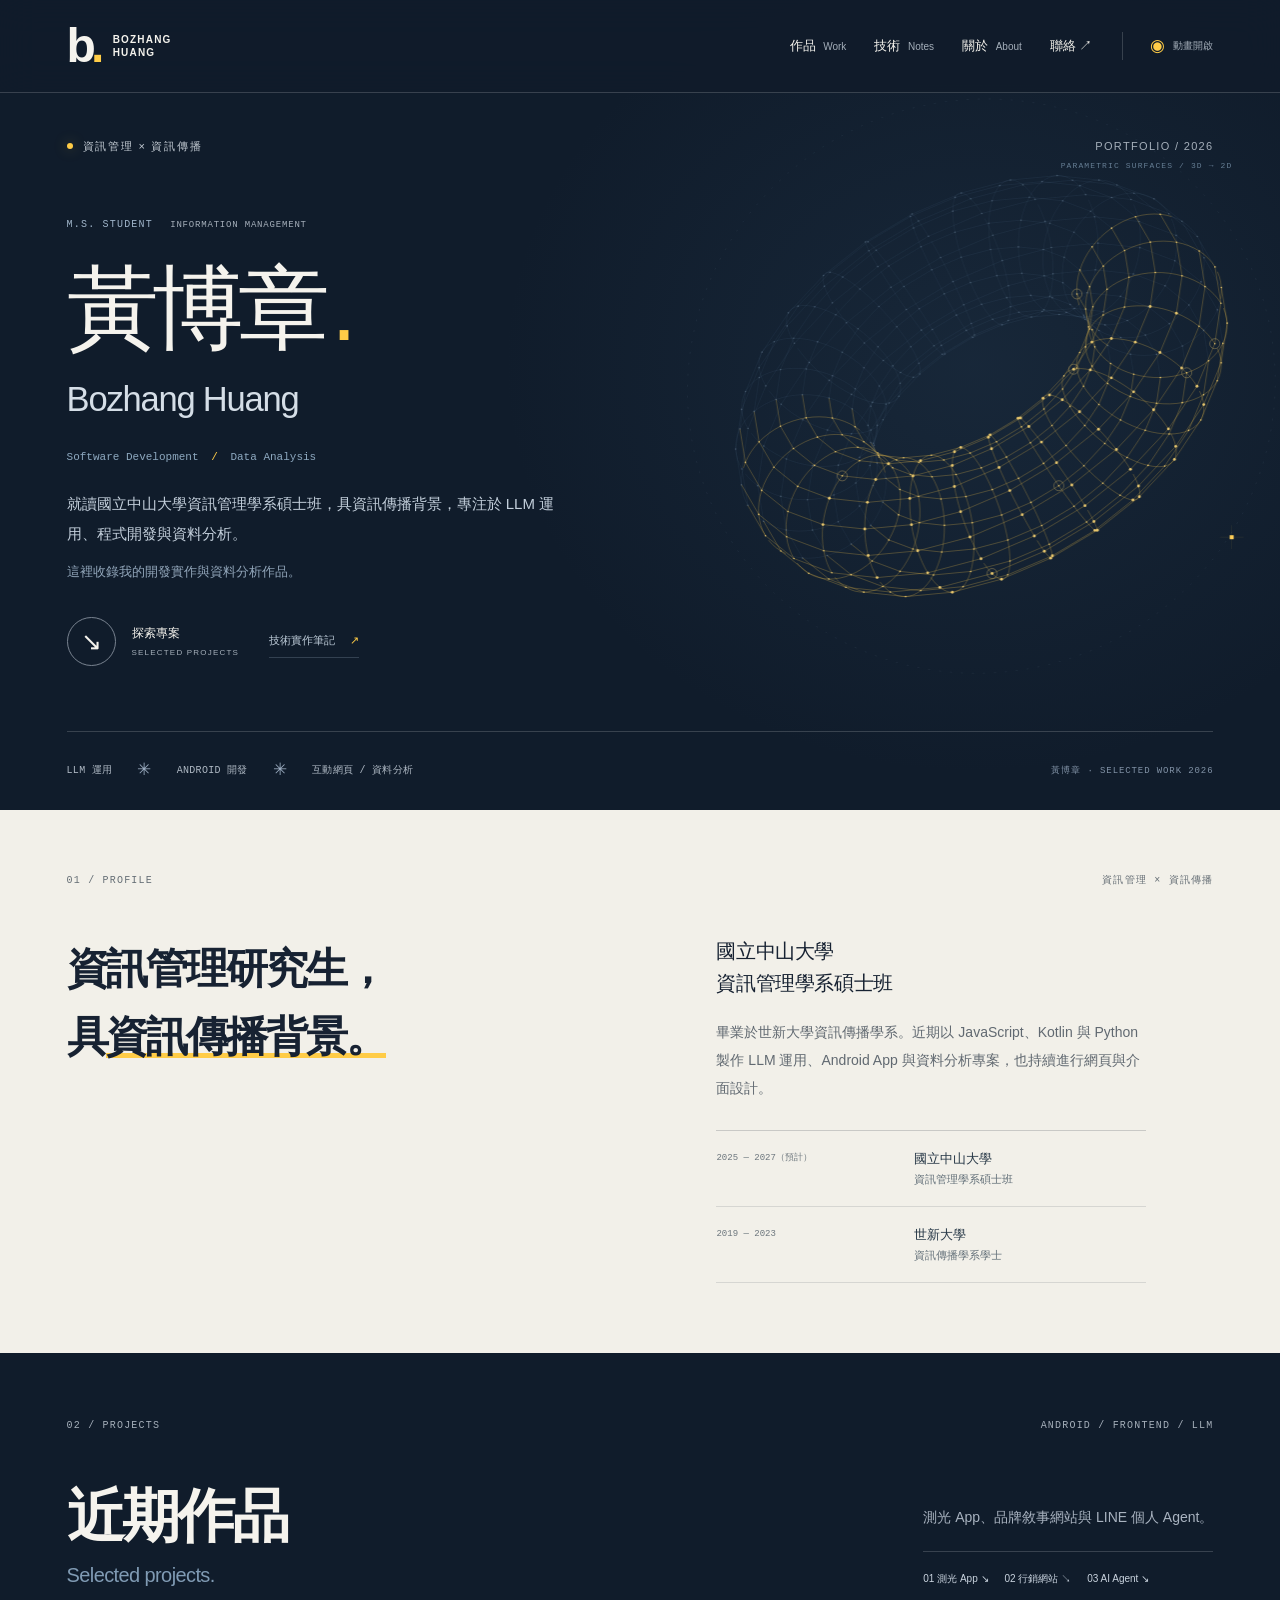
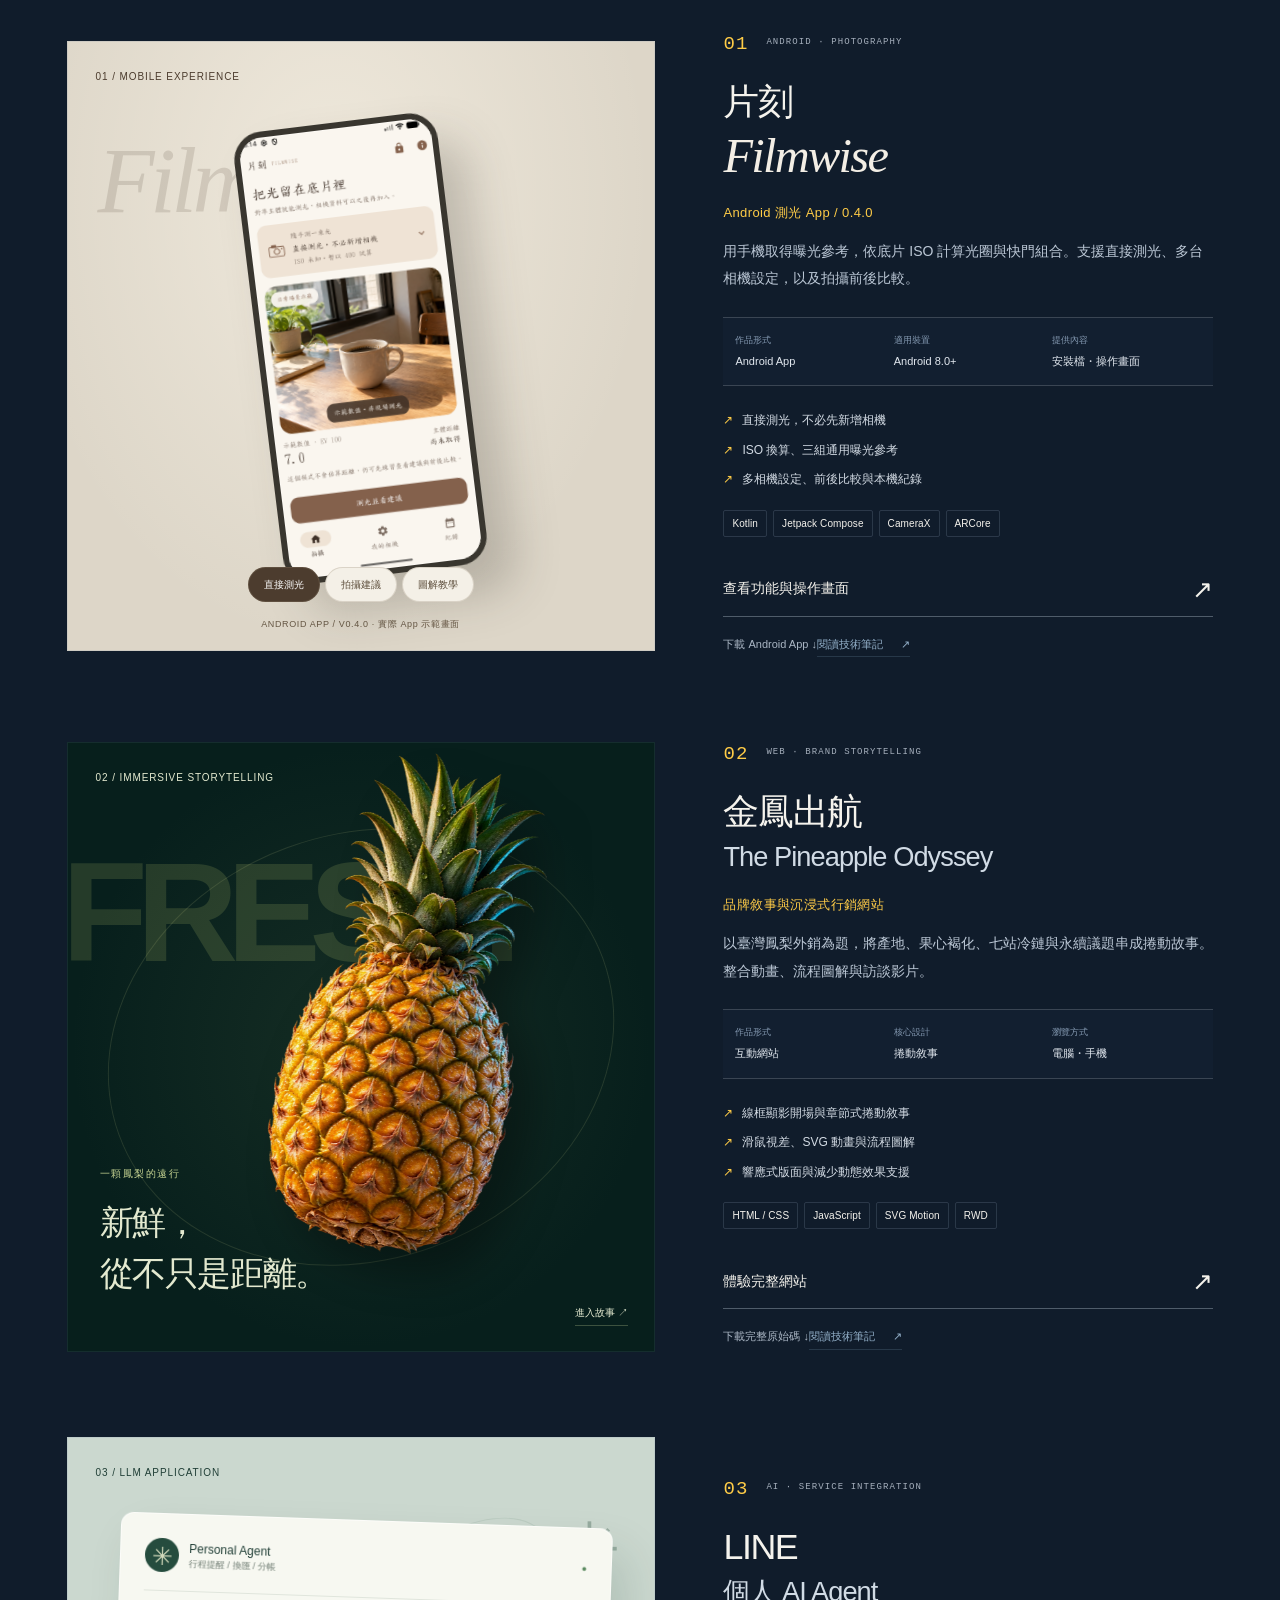
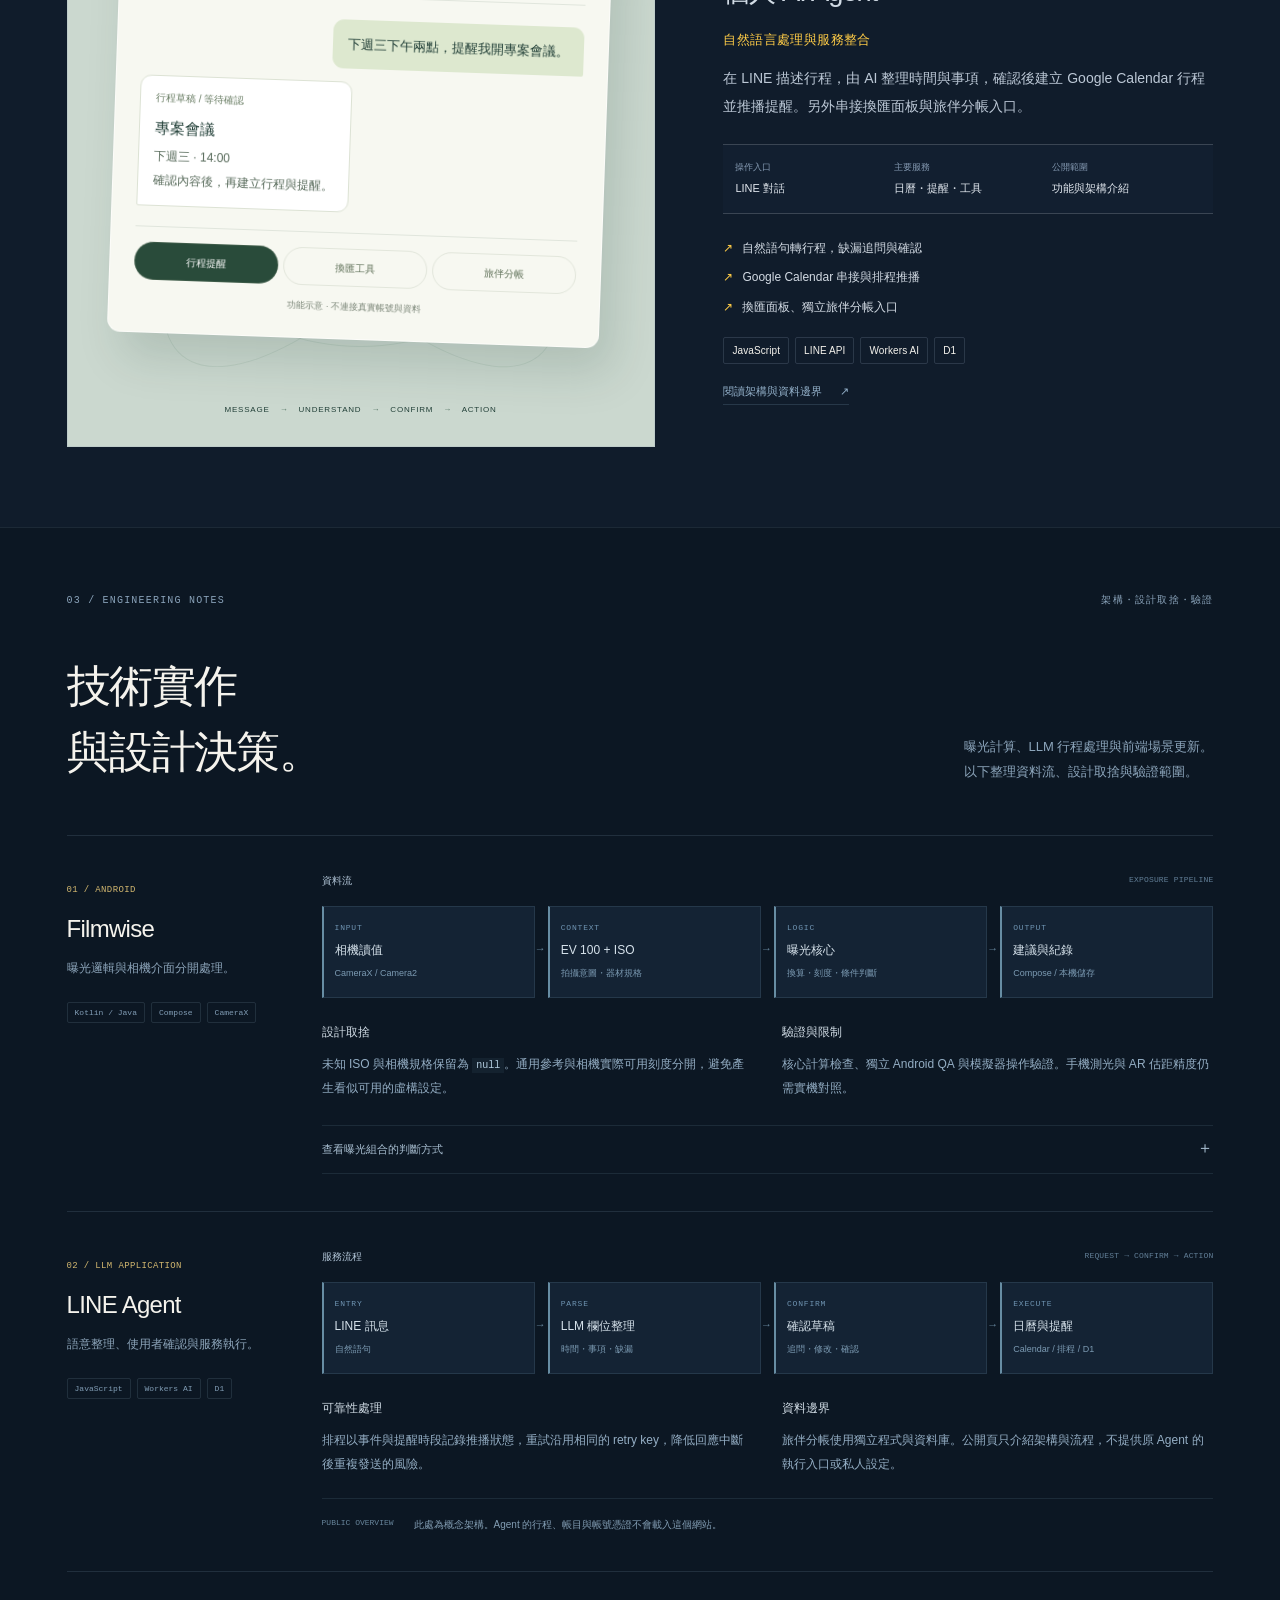
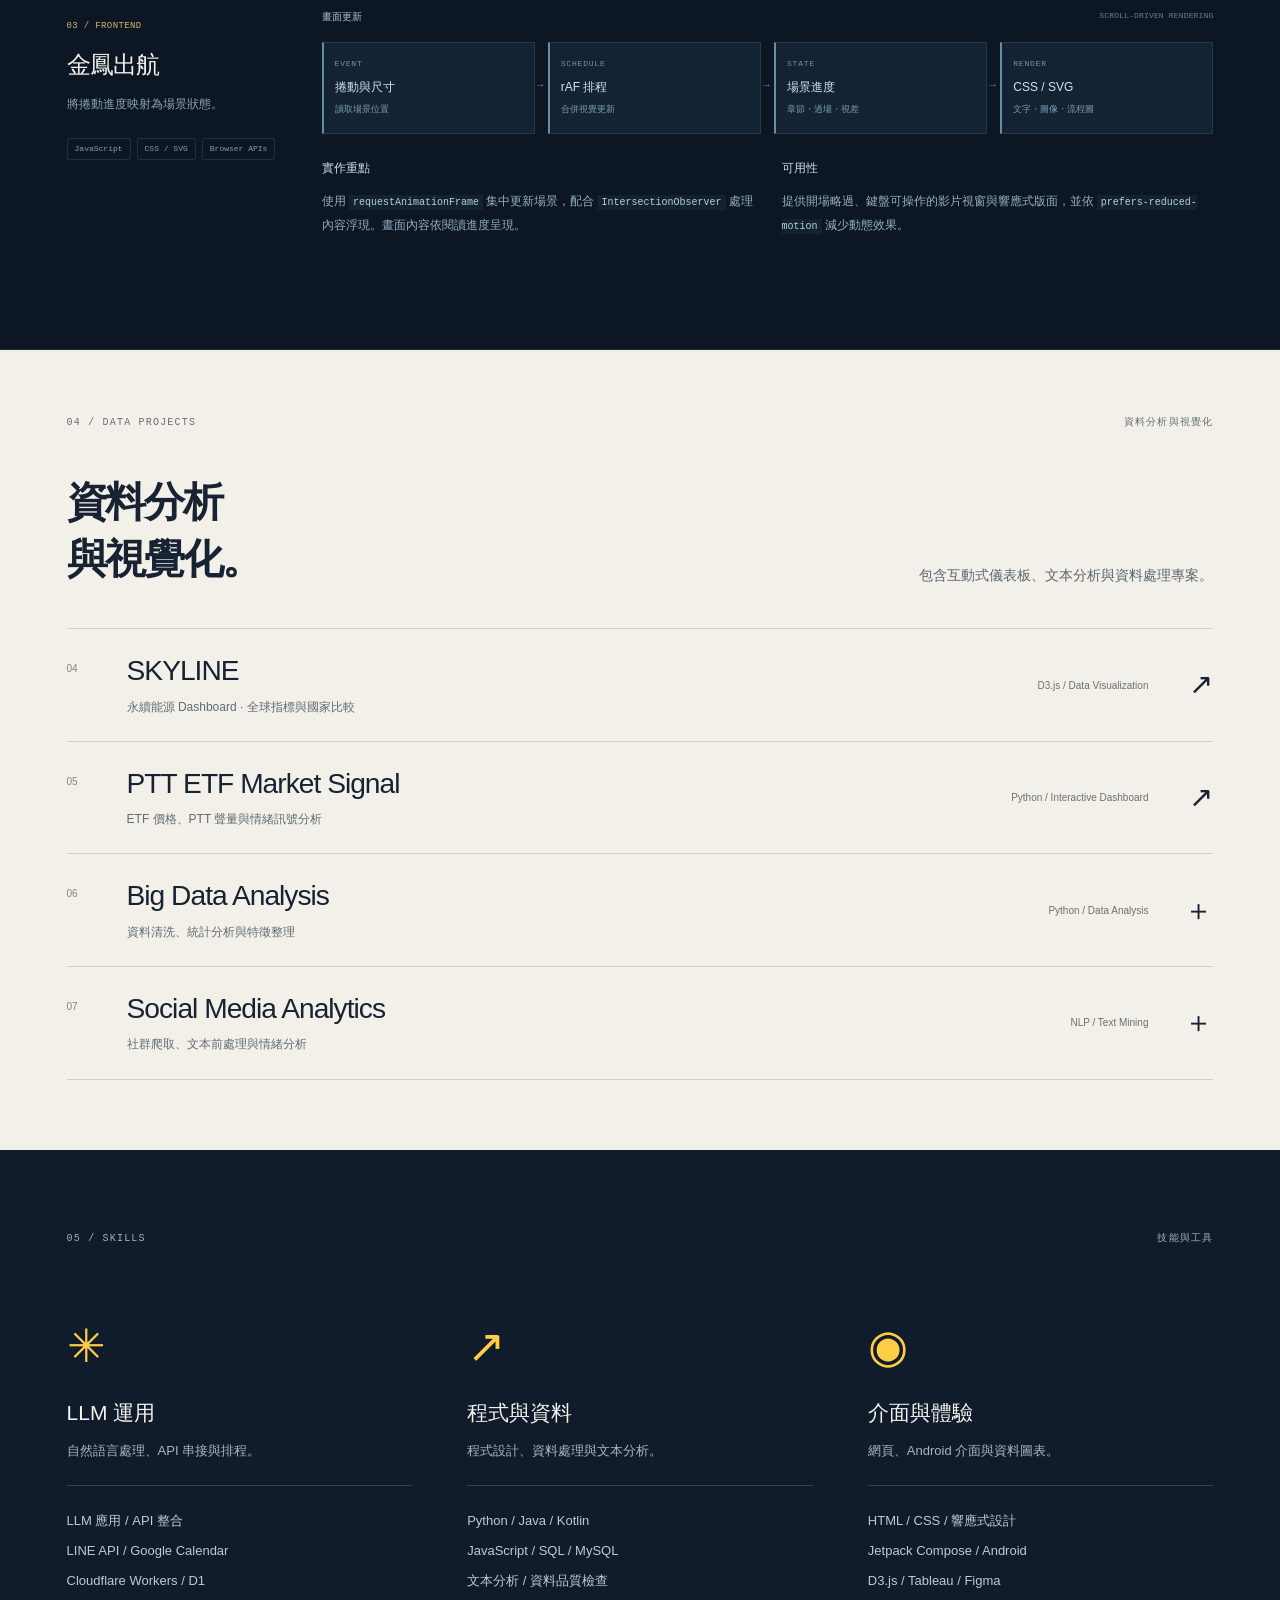
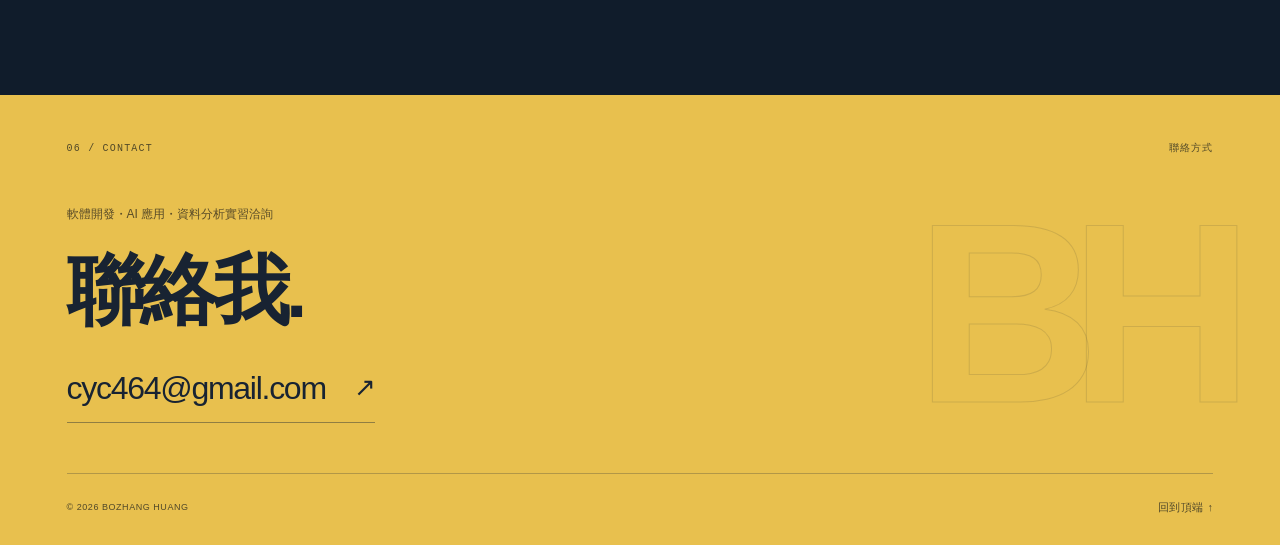
==== commit 30d4fefd: "Restore expressive skills and contact sections with direct geometry interaction" ====
--- a/index.html
+++ b/index.html
@@ -1,7 +1,7 @@
 <!doctype html>
 <html lang="zh-Hant"><head><meta charset="utf-8"><meta name="viewport" content="width=device-width,initial-scale=1"><meta name="theme-color" content="#101c2b"><meta name="description" content="黃博章 Bozhang Huang 的作品集。LINE AI Agent、Filmwise Android 測光 App、金鳳出航行銷網站與資料分析作品。"><meta property="og:title" content="黃博章 Bozhang Huang｜資訊管理・軟體開發・資料分析"><meta property="og:description" content="LLM 運用、Android 開發、互動設計與資料分析。"><meta property="og:type" content="website"><title>黃博章 Bozhang Huang｜資訊管理・軟體開發・資料分析</title><link rel="icon" href="assets/favicon.svg" type="image/svg+xml"><link rel="stylesheet" href="style.css"><link rel="stylesheet" href="refinement.css"><script src="app.js" defer></script></head>
 <body><a class="skip-link" href="#main">跳至主要內容</a><header class="site-header"><a class="brand" href="#home" aria-label="黃博章，回首頁"><span class="brand-mark">b<span>.</span></span><span>BOZHANG<br>HUANG</span></a><nav aria-label="主要導覽"><a href="#work">作品 <small>Work</small></a><a href="#engineering">技術 <small>Notes</small></a><a href="#about">關於 <small>About</small></a><a href="#contact">聯絡 <span>↗</span></a></nav><button class="motion-toggle" aria-pressed="false" aria-label="減少動畫" title="減少動畫"><span class="motion-icon">◉</span><span class="motion-label">動畫開啟</span></button><div class="reading-progress" aria-hidden="true"></div></header>
-<main id="main"><section class="hero" id="home" aria-labelledby="hero-title"><div class="hero-top"><p class="eyebrow"><span class="status-dot"></span> 資訊管理 × 資訊傳播</p><p class="edition">PORTFOLIO / 2026</p></div><div class="hero-art"><canvas id="orbit-canvas" aria-hidden="true"></canvas><span class="orbit-coordinate" aria-hidden="true">PARAMETRIC SURFACES / 3D → 2D</span><button class="geometry-toggle" type="button" aria-label="切換首頁圖形，目前為環面"><span class="geometry-glyph" aria-hidden="true">↻</span><span>點擊此區切換圖形<small><output id="geometry-name" aria-live="polite">01 / TORUS</output></small></span></button></div><div class="hero-copy"><p class="intro-line">M.S. STUDENT <span>INFORMATION MANAGEMENT</span></p><h1 id="hero-title"><span class="line"><span>黃博章<span class="hero-dot">.</span></span></span><span class="hero-name-en">Bozhang Huang</span></h1><p class="hero-field">Software Development <span>/</span> Data Analysis</p><p class="hero-description">就讀國立中山大學資訊管理學系碩士班，具資訊傳播背景，專注於 LLM 運用、程式開發與資料分析。<span class="hero-collected">這裡收錄我的開發實作與資料分析作品。</span></p><div class="hero-links"><a class="round-link" href="#work"><span class="round-arrow">↘</span><span>探索專案<small>SELECTED PROJECTS</small></span></a><a class="hero-notes-link" href="#engineering">技術實作筆記 <span>↗</span></a></div></div><div class="hero-bottom"><span>LLM 運用</span><i>✳</i><span>ANDROID 開發</span><i>✳</i><span>互動網頁 / 資料分析</span><span class="hero-bottom-note">黃博章 · SELECTED WORK 2026</span></div></section>
+<main id="main"><section class="hero" id="home" aria-labelledby="hero-title"><div class="hero-top"><p class="eyebrow"><span class="status-dot"></span> 資訊管理 × 資訊傳播</p><p class="edition">PORTFOLIO / 2026</p></div><div class="hero-art"><canvas id="orbit-canvas" tabindex="0" role="button" aria-label="互動圖形：環面。點擊圖形或按 Enter 切換。"></canvas><span class="orbit-coordinate" aria-hidden="true">PARAMETRIC SURFACES / 3D → 2D</span></div><div class="hero-copy"><p class="intro-line">M.S. STUDENT <span>INFORMATION MANAGEMENT</span></p><h1 id="hero-title"><span class="line"><span>黃博章<span class="hero-dot">.</span></span></span><span class="hero-name-en">Bozhang Huang</span></h1><p class="hero-field">Software Development <span>/</span> Data Analysis</p><p class="hero-description">就讀國立中山大學資訊管理學系碩士班，具資訊傳播背景，專注於 LLM 運用、程式開發與資料分析。<span class="hero-collected">這裡收錄我的開發實作與資料分析作品。</span></p><div class="hero-links"><a class="round-link" href="#work"><span class="round-arrow">↘</span><span>探索專案<small>SELECTED PROJECTS</small></span></a><a class="hero-notes-link" href="#engineering">技術實作筆記 <span>↗</span></a></div></div><div class="hero-bottom"><span>LLM 運用</span><i>✳</i><span>ANDROID 開發</span><i>✳</i><span>互動網頁 / 資料分析</span><span class="hero-bottom-note">黃博章 · SELECTED WORK 2026</span></div></section>
 <section class="introduction light-section" id="about"><div class="section-kicker reveal"><span>01 / PROFILE</span><span>資訊管理 × 資訊傳播</span></div><div class="intro-grid"><h2 class="reveal">資訊管理研究生，<br>具<span class="ink-underline">資訊傳播背景。</span></h2><div class="intro-body reveal"><p class="body-lead">國立中山大學<br>資訊管理學系碩士班</p><p>畢業於世新大學資訊傳播學系。近期以 JavaScript、Kotlin 與 Python 製作 LLM 運用、Android App 與資料分析專案，也持續進行網頁與介面設計。</p><dl class="education-list"><div><dt>2025 — 2027（預計）</dt><dd>國立中山大學<span>資訊管理學系碩士班</span></dd></div><div><dt>2019 — 2023</dt><dd>世新大學<span>資訊傳播學系學士</span></dd></div></dl></div></div></section>
 <section class="work-section" id="work" aria-labelledby="work-title"><div class="section-kicker reveal"><span>02 / PROJECTS</span><span>ANDROID / FRONTEND / LLM</span></div><div class="work-heading reveal"><h2 id="work-title">近期作品<span>Selected projects.</span></h2><div class="work-overview"><p>測光 App、品牌敘事網站與 LINE 個人 Agent。</p><div class="project-jumps" aria-label="專案快速導覽"><a href="#filmwise">01 測光 App ↘</a><a href="#coldchain">02 行銷網站 ↘</a><a href="#agent">03 AI Agent ↘</a></div></div></div>
 <article class="project filmwise-project" id="filmwise"><div class="project-visual filmwise-visual reveal"><span class="visual-label">01 / MOBILE EXPERIENCE</span><span class="filmwise-word" aria-hidden="true">Filmwise</span><div class="phone-shell"><img id="filmwise-preview" src="assets/filmwise-meter.png" alt="Filmwise 0.4.0 直接測光介面，日常場景與示範 EV 讀值" width="1080" height="2400" loading="lazy"></div><div class="preview-tabs" role="group" aria-label="切換 App 操作畫面"><button type="button" data-preview="meter" aria-pressed="true">直接測光</button><button type="button" data-preview="advice" aria-pressed="false">拍攝建議</button><button type="button" data-preview="tutorial" aria-pressed="false">圖解教學</button></div><span class="visual-footnote">ANDROID APP / V0.4.0 · 實際 App 示範畫面</span></div><div class="project-copy reveal"><div class="project-meta"><span>01</span><span>ANDROID · PHOTOGRAPHY</span></div><h3>片刻<span>Filmwise</span></h3><p class="project-name">Android 測光 App / 0.4.0</p><p>用手機取得曝光參考，依底片 ISO 計算光圈與快門組合。支援直接測光、多台相機設定，以及拍攝前後比較。</p><dl class="project-facts"><div><dt>作品形式</dt><dd>Android App</dd></div><div><dt>適用裝置</dt><dd>Android 8.0+</dd></div><div><dt>提供內容</dt><dd>安裝檔・操作畫面</dd></div></dl><ul class="feature-list"><li>直接測光，不必先新增相機</li><li>ISO 換算、三組通用曝光參考</li><li>多相機設定、前後比較與本機紀錄</li></ul><div class="tags"><span>Kotlin</span><span>Jetpack Compose</span><span>CameraX</span><span>ARCore</span></div><a class="text-link" href="projects/filmwise/">查看功能與操作畫面 <span>↗</span></a><a class="subtle-link" href="downloads/Filmwise-0.4.0-release.apk" download>下載 Android App ↓</a><a class="project-tech-link" href="#note-filmwise">閱讀技術筆記 <span>↗</span></a></div></article>
@@ -44,4 +44,4 @@
 </section>
 <section class="archive light-section" id="more-work"><div class="section-kicker reveal"><span>04 / DATA PROJECTS</span><span>資料分析與視覺化</span></div><div class="archive-heading reveal"><h2>資料分析<span>與視覺化。</span></h2><p>包含互動式儀表板、文本分析與資料處理專案。</p></div><div class="archive-list"><a class="archive-row reveal" href="https://brian55464.github.io/DataVisualization/" target="_blank" rel="noopener noreferrer"><span class="archive-index">04</span><div><h3>SKYLINE</h3><p>永續能源 Dashboard · 全球指標與國家比較</p></div><span class="archive-type">D3.js / Data Visualization</span><span class="archive-arrow">↗</span></a><a class="archive-row reveal" href="https://brian55464.github.io/-predict/" target="_blank" rel="noopener noreferrer"><span class="archive-index">05</span><div><h3>PTT ETF Market Signal</h3><p>ETF 價格、PTT 聲量與情緒訊號分析</p></div><span class="archive-type">Python / Interactive Dashboard</span><span class="archive-arrow">↗</span></a><details class="archive-disclosure reveal"><summary class="archive-row"><span class="archive-index">06</span><div><h3>Big Data Analysis</h3><p>資料清洗、統計分析與特徵整理</p></div><span class="archive-type">Python / Data Analysis</span><span class="archive-arrow">＋</span></summary><div class="archive-body"><p>以 Python 整理資料，進行清洗、統計分析與特徵整理。</p><ul><li>資料前處理與欄位整理</li><li>統計分析與資料探勘</li></ul></div></details><details class="archive-disclosure reveal"><summary class="archive-row"><span class="archive-index">07</span><div><h3>Social Media Analytics</h3><p>社群爬取、文本前處理與情緒分析</p></div><span class="archive-type">NLP / Text Mining</span><span class="archive-arrow">＋</span></summary><div class="archive-body"><p>整理社群討論內容，透過斷詞、關鍵字擷取與情緒分析觀察討論趨勢。</p><ul><li>網頁資料擷取與文本前處理</li><li>關鍵字與情緒分析</li></ul></div></details></div></section>
 <section class="skills-section" id="skills"><div class="section-kicker reveal"><span>05 / SKILLS</span><span>技能與工具</span></div><div class="skill-grid"><div class="skill-column reveal"><span class="skill-symbol">✳</span><h2>LLM 運用</h2><p>自然語言處理、API 串接與排程。</p><ul><li>LLM 應用 / API 整合</li><li>LINE API / Google Calendar</li><li>Cloudflare Workers / D1</li></ul></div><div class="skill-column reveal"><span class="skill-symbol">↗</span><h2>程式與資料</h2><p>程式設計、資料處理與文本分析。</p><ul><li>Python / Java / Kotlin</li><li>JavaScript / SQL / MySQL</li><li>文本分析 / 資料品質檢查</li></ul></div><div class="skill-column reveal"><span class="skill-symbol">◉</span><h2>介面與體驗</h2><p>網頁、Android 介面與資料圖表。</p><ul><li>HTML / CSS / 響應式設計</li><li>Jetpack Compose / Android</li><li>D3.js / Tableau / Figma</li></ul></div></div></section>
-<footer id="contact"><div class="section-kicker reveal"><span>06 / CONTACT</span><span>聯絡方式</span></div><div class="contact-main reveal"><div><p>軟體開發・AI 應用・資料分析實習洽詢</p><h2>聯絡我<span class="contact-period">.</span></h2><a class="contact-email" href="mailto:cyc464@gmail.com">cyc464@gmail.com <span>↗</span></a></div></div><div class="footer-bottom"><span>© 2026 BOZHANG HUANG</span><a href="#home">回到頂端 ↑</a></div></footer></main></body></html>
+<footer id="contact"><div class="section-kicker reveal"><span>06 / CONTACT</span><span>聯絡方式</span></div><div class="contact-main reveal"><div><p>軟體開發・AI 應用・資料分析實習洽詢</p><h2>聯絡我<span class="contact-period">.</span></h2><a class="contact-email" href="mailto:cyc464@gmail.com">cyc464@gmail.com <span>↗</span></a></div><span class="contact-monogram" aria-hidden="true">BH</span></div><div class="footer-bottom"><span>© 2026 BOZHANG HUANG</span><a href="#home">回到頂端 ↑</a></div></footer></main></body></html>
--- a/refinement.css
+++ b/refinement.css
@@ -113,7 +113,7 @@
 :root{--mono:"Cascadia Code",Consolas,"SFMono-Regular",monospace}
 .site-header{gap:30px}
 nav{gap:28px}
-.section-kicker,.project-meta,.note-number,.flow-heading,.technical-caption,.geometry-toggle small,.orbit-coordinate{font-family:var(--mono)}
+.section-kicker,.project-meta,.note-number,.flow-heading,.technical-caption,.orbit-coordinate{font-family:var(--mono)}
 .hero{min-height:800px;padding-top:137px;display:flex;flex-direction:column;cursor:default}
 .hero-copy{width:51%;padding-top:60px;padding-bottom:65px}
 .intro-line{font:10px/1.7 var(--mono);letter-spacing:.12em;color:#a0b5ca;margin-bottom:23px}
@@ -131,13 +131,9 @@
 .hero-notes-link{font-size:11px;color:#bdcbd8;border-bottom:1px solid #aabed13b;padding:7px 0;pointer-events:auto}
 .hero-notes-link>span{color:var(--yellow);padding-left:12px}
 .hero-notes-link:hover{color:var(--yellow)}
-.hero-art{top:9%;right:-3%;width:56%;height:84%;opacity:1;cursor:crosshair;mask-image:linear-gradient(to right,transparent,#000 12%)}
+.hero-art{top:9%;right:-3%;width:56%;height:84%;opacity:1;cursor:default;mask-image:linear-gradient(to right,transparent,#000 12%)}
 .hero-art canvas{position:absolute;inset:0}
 .orbit-coordinate{top:13%;right:12%;font-size:8px;color:#667e94}
-.geometry-toggle{position:absolute;bottom:11%;left:23%;z-index:3;display:flex;gap:14px;align-items:center;border:0;background:none;padding:12px;color:#a5bbcf;cursor:pointer;text-align:left;font-size:11px;line-height:1.6;transition:color .3s}
-.geometry-toggle:hover{color:var(--yellow)}
-.geometry-glyph{font-size:28px;color:var(--yellow);font-weight:400;line-height:1}
-.geometry-toggle small{display:block;font-size:9px;color:#637f98;margin-top:3px;letter-spacing:.1em}
 .hero-bottom{margin-top:auto;position:relative;font:10px/1.8 var(--mono);letter-spacing:.03em}
 .hero-bottom-note{font:9px/1.8 var(--mono)}
 .introduction{border-radius:0;padding-top:62px;padding-bottom:70px}
@@ -209,21 +205,6 @@
 .archive-heading h2{font-size:clamp(30px,3.2vw,46px)}
 .archive-row{padding-top:24px;padding-bottom:24px}
 .archive-row h3{font-size:clamp(21px,2.2vw,31px)}
-.skills-section{padding-top:64px;padding-bottom:75px}
-.skill-grid{gap:50px;margin-top:43px}
-.skill-symbol{font:24px/1.4 var(--mono);margin-bottom:19px;color:#809db6}
-.skill-column h2{font-size:20px}
-.skill-column p{font-size:12px}
-.skill-column ul{font-size:12px;margin-top:20px;padding-top:17px}
-footer{background:#0c1723;color:#dce5ec;border-top:1px solid #6b879d40;padding-top:40px;padding-bottom:25px}
-footer .section-kicker{color:#819bb2}
-.contact-main{margin:30px 0 38px;min-height:160px}
-.contact-main p{color:#839fb6;font-size:11px;margin-bottom:17px}
-.contact-main h2{font-size:40px;font-weight:400}
-.contact-main h2 .contact-period{color:var(--yellow)}
-.contact-email{font-size:clamp(21px,2.5vw,34px);color:#e7cc88;border-color:#a7bdd047;margin-top:19px;padding-bottom:5px}
-.footer-bottom{border-color:#748ea02b;color:#637e94;font-family:var(--mono)}
-.footer-bottom a{font-size:10px;color:#9bb0c1}
 @media(min-width:1600px){.hero{min-height:860px}.hero-copy{padding-top:78px}.engineering-section{padding-left:max(var(--pad),calc((100vw - 1440px)/2));padding-right:max(var(--pad),calc((100vw - 1440px)/2))}}
 @media(max-width:1100px){.engineering-note{grid-template-columns:170px minmax(0,1fr);gap:28px}.system-flow{gap:9px}.system-flow li{padding:12px 8px}.system-flow strong{font-size:10px}.system-flow li>span{font-size:8px}.system-flow li+li:before{left:-10px;font-size:9px}.hero-copy{width:58%}.hero-art{right:-11%;width:63%}.hero{min-height:790px}.note-columns{gap:20px}}
 @media(max-width:800px){.engineering-note{grid-template-columns:1fr;gap:25px}.note-stack{margin-top:14px}.note-identity p{margin-top:8px}.note-identity h3{font-size:26px;margin-top:10px}.engineering-heading{display:block}.engineering-heading p{margin-top:20px;max-width:none}.system-flow strong{font-size:12px}.system-flow li>span{font-size:10px}.note-columns p{font-size:13px}.hero-field{font-size:10px}}
@@ -236,8 +217,7 @@
  .hero-description{font-size:14px;line-height:1.9;max-width:91%;margin-top:23px}.hero-collected{font-size:12px;line-height:1.9;margin-top:14px}
  .hero-links{gap:25px;margin-top:28px}.hero-links .round-link{font-size:12px}.hero-notes-link{font-size:10px}
  .hero-art{top:121px;right:-41%;width:100%;height:335px;opacity:1;mask-image:none}
- .hero-art canvas{opacity:.55;mask-image:linear-gradient(to right,transparent,#000 35%)}
- .geometry-toggle{left:7%;top:5%;bottom:auto;font-size:9px;gap:8px;padding:9px;background:#101c2bbd;color:#afc1d0}.geometry-glyph{font-size:20px}.geometry-toggle small{font-size:7px}.orbit-coordinate{display:none}
+ .hero-art canvas{opacity:.55;mask-image:linear-gradient(to right,transparent,#000 35%)}.orbit-coordinate{display:none}
  .hero-bottom{font-size:8px;gap:7px;min-height:55px;justify-content:space-between}
  .hero-bottom i{font-size:10px}
  .introduction{padding-top:43px;padding-bottom:48px}.intro-grid{margin-top:30px}.intro-grid h2{font-size:30px}.intro-body{margin-top:28px}.body-lead{font-size:20px}.education-list>div{grid-template-columns:1fr 1.2fr;gap:14px}.education-list dt{font-size:8px}.education-list dd{font-size:12px}
@@ -245,7 +225,28 @@
  .engineering-section{padding-top:43px;padding-bottom:50px}.engineering-heading{margin-top:32px;margin-bottom:30px}.engineering-heading h2{font-size:31px}.engineering-heading p{font-size:12px;line-height:1.9}.engineering-note{padding:28px 0;gap:24px}.note-number{font-size:9px}.note-identity h3{font-size:25px}.note-identity p{font-size:13px}.note-stack span{font-size:9px}.flow-heading{font-size:10px}.flow-heading small{font-size:7px}
  .system-flow{grid-template-columns:repeat(2,minmax(0,1fr));gap:12px}.system-flow li{min-height:92px;padding:13px}.system-flow strong{font-size:12px;white-space:normal}.system-flow li>span{font-size:10px}.system-flow li:nth-child(3):before{content:none}.system-flow li+li:before{left:-12px;font-size:10px}
  .note-columns{grid-template-columns:1fr;gap:19px;margin-top:23px}.note-columns h4{font-size:13px;margin-bottom:8px}.note-columns p{font-size:13px}.note-columns code{font-size:11px}.technical-detail summary{font-size:12px}.technical-detail p{font-size:12px}.technical-detail pre{padding:14px}.technical-detail pre code{font-size:10px}.technical-footnote{display:block}.technical-footnote>span{font-size:8px}.technical-footnote>p{font-size:11px;margin-top:8px}
- .archive{padding-top:43px;padding-bottom:50px}.archive-heading{margin-top:31px}.archive-heading h2{font-size:31px}.archive-row h3{font-size:22px}.archive-row p{font-size:11px}.skills-section{padding-top:43px;padding-bottom:50px}.skill-grid{margin-top:30px}.skill-column h2{font-size:21px}.skill-column p,.skill-column ul{font-size:13px}
- footer{padding-top:35px}.contact-main{margin-top:27px;margin-bottom:30px;min-height:140px}.contact-main h2{font-size:35px}.contact-email{font-size:24px}.contact-main p{font-size:10px}.footer-bottom{font-size:8px}
+ .archive{padding-top:43px;padding-bottom:50px}.archive-heading{margin-top:31px}.archive-heading h2{font-size:31px}.archive-row h3{font-size:22px}.archive-row p{font-size:11px}
 }
-@media(max-width:370px){.site-header{gap:12px}nav{gap:12px}nav a{font-size:10px}.hero-copy{padding-top:49px}.hero h1{font-size:60px}.hero-name-en{font-size:25px}.hero-description{font-size:13px;max-width:100%}.hero-field{font-size:8px}.hero-collected{font-size:11px}.hero-links{gap:18px}.hero-art{right:-45%;top:120px;height:300px}.geometry-toggle{left:5%;top:5%;bottom:auto;font-size:8px}.hero-bottom{font-size:7px}.project-visual{height:490px}.phone-shell{height:355px}.system-flow li{padding:11px}.system-flow strong{font-size:11px}.system-flow li>span{font-size:9px}.flow-heading small{font-size:6px}.contact-email{font-size:21px}}
+@media(max-width:370px){.site-header{gap:12px}nav{gap:12px}nav a{font-size:10px}.hero-copy{padding-top:49px}.hero h1{font-size:60px}.hero-name-en{font-size:25px}.hero-description{font-size:13px;max-width:100%}.hero-field{font-size:8px}.hero-collected{font-size:11px}.hero-links{gap:18px}.hero-art{right:-45%;top:120px;height:300px}.hero-bottom{font-size:7px}.project-visual{height:490px}.phone-shell{height:355px}.system-flow li{padding:11px}.system-flow strong{font-size:11px}.system-flow li>span{font-size:9px}.flow-heading small{font-size:6px}.contact-email{font-size:21px}}
+
+/* Direct manipulation and section entrance motion. */
+#orbit-canvas:focus-visible{outline:1px dashed #ffcf5980;outline-offset:-12px;border-radius:24px}
+.orbit-coordinate{pointer-events:none}
+.skill-symbol{width:max-content;transform-origin:center}
+.js-reveal .skill-column:nth-child(2){transition-delay:120ms}
+.js-reveal .skill-column:nth-child(3){transition-delay:240ms}
+.js-reveal .skill-column.visible:first-child .skill-symbol{animation:skill-star-in 1.2s var(--ease) both}
+.js-reveal .skill-column.visible:nth-child(2) .skill-symbol{animation:skill-arrow-in 1s var(--ease) 120ms both}
+.js-reveal .skill-column.visible:nth-child(3) .skill-symbol{animation:skill-ring-in 1.1s var(--ease) 240ms both}
+.skill-column h2{transition:color .3s}
+.skill-column:hover h2{color:var(--yellow)}
+.js-reveal .contact-main.visible .contact-monogram{animation:monogram-in 1.4s var(--ease) .1s both}
+@keyframes skill-star-in{from{transform:rotate(-90deg) scale(.65);opacity:0}to{transform:rotate(0) scale(1);opacity:1}}
+@keyframes skill-arrow-in{from{transform:translate(-18px,18px);opacity:0}to{transform:translate(0,0);opacity:1}}
+@keyframes skill-ring-in{0%{transform:scale(.45);opacity:0}65%{transform:scale(1.12);opacity:1}100%{transform:scale(1);opacity:1}}
+@keyframes monogram-in{from{transform:translate(45px,-50%);opacity:0}to{transform:translate(0,-50%);opacity:1}}
+@media(max-width:700px){
+ .js-reveal .skill-column:nth-child(2),.js-reveal .skill-column:nth-child(3){transition-delay:0ms}
+ .js-reveal .skill-column.visible .skill-symbol{animation-delay:0ms}
+ @keyframes monogram-in{from{transform:translate(30px,-50%);opacity:0}to{transform:translate(0,-50%);opacity:.6}}
+}
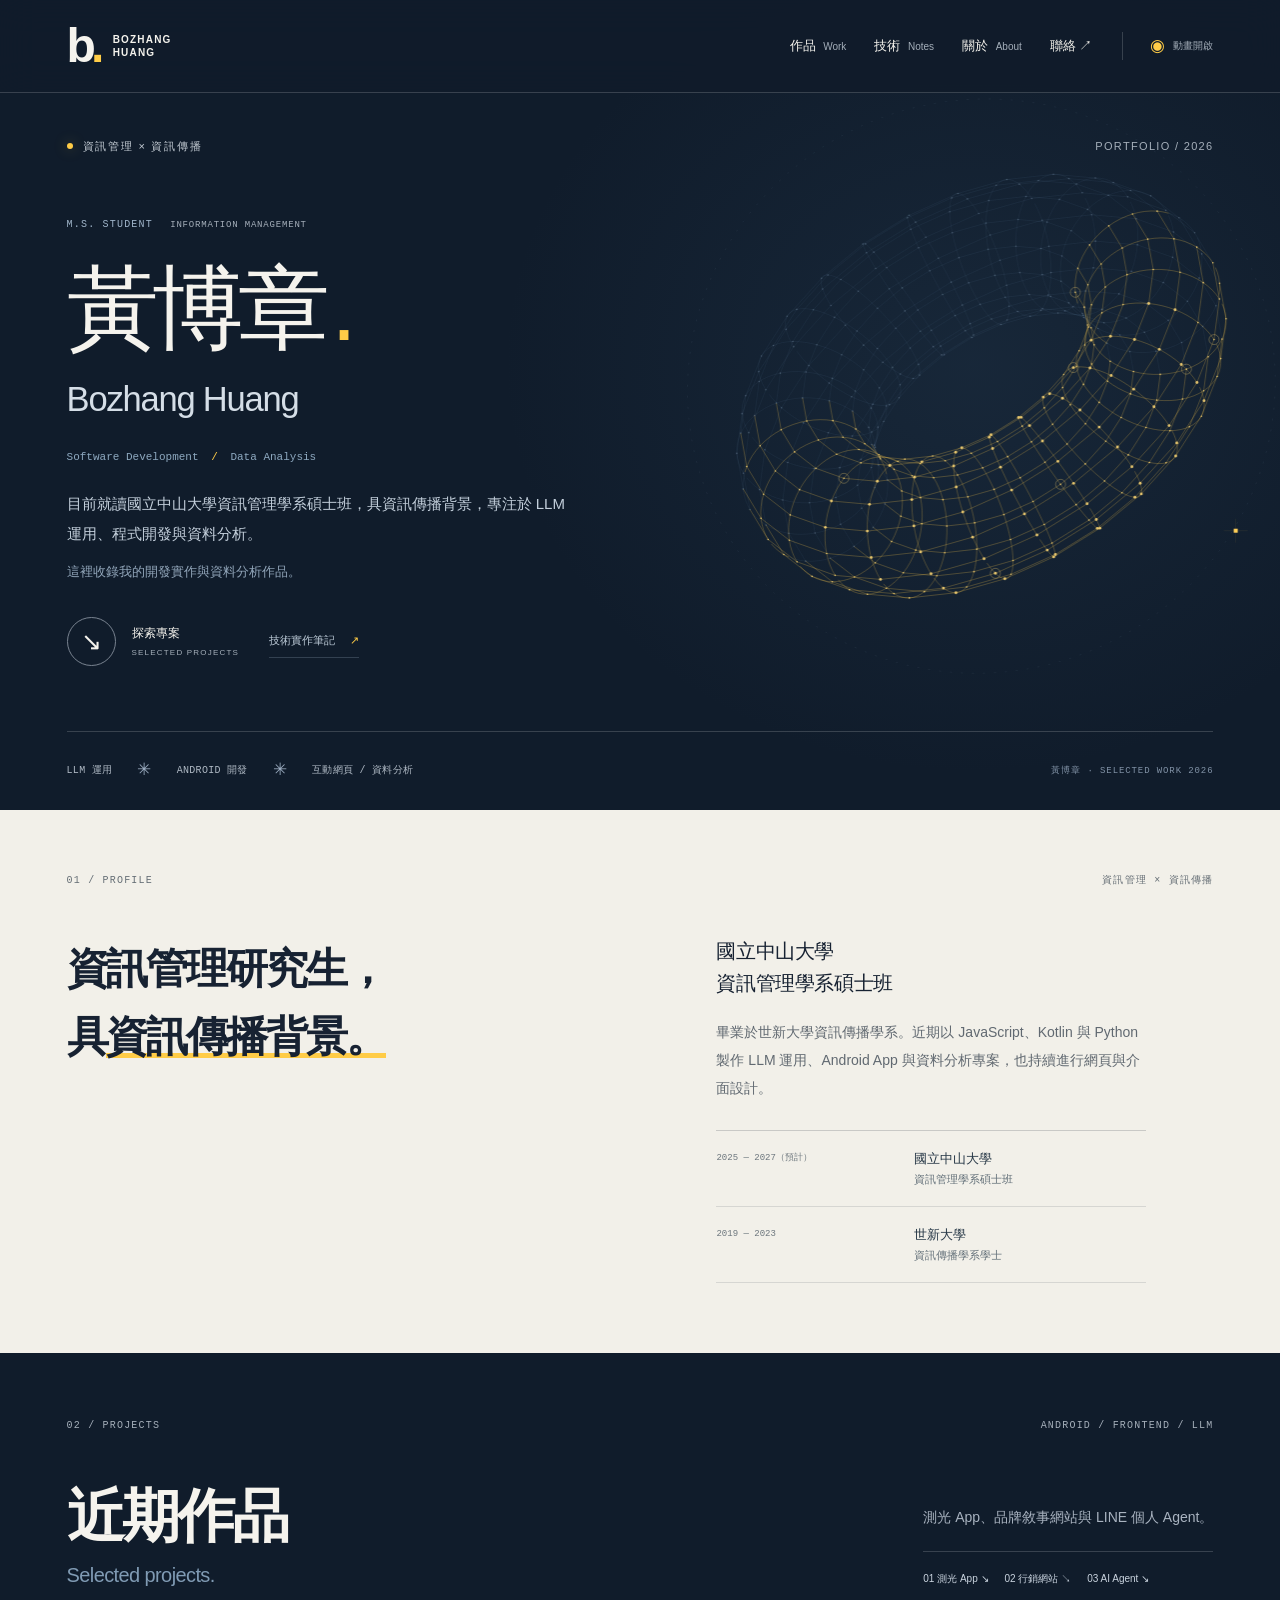
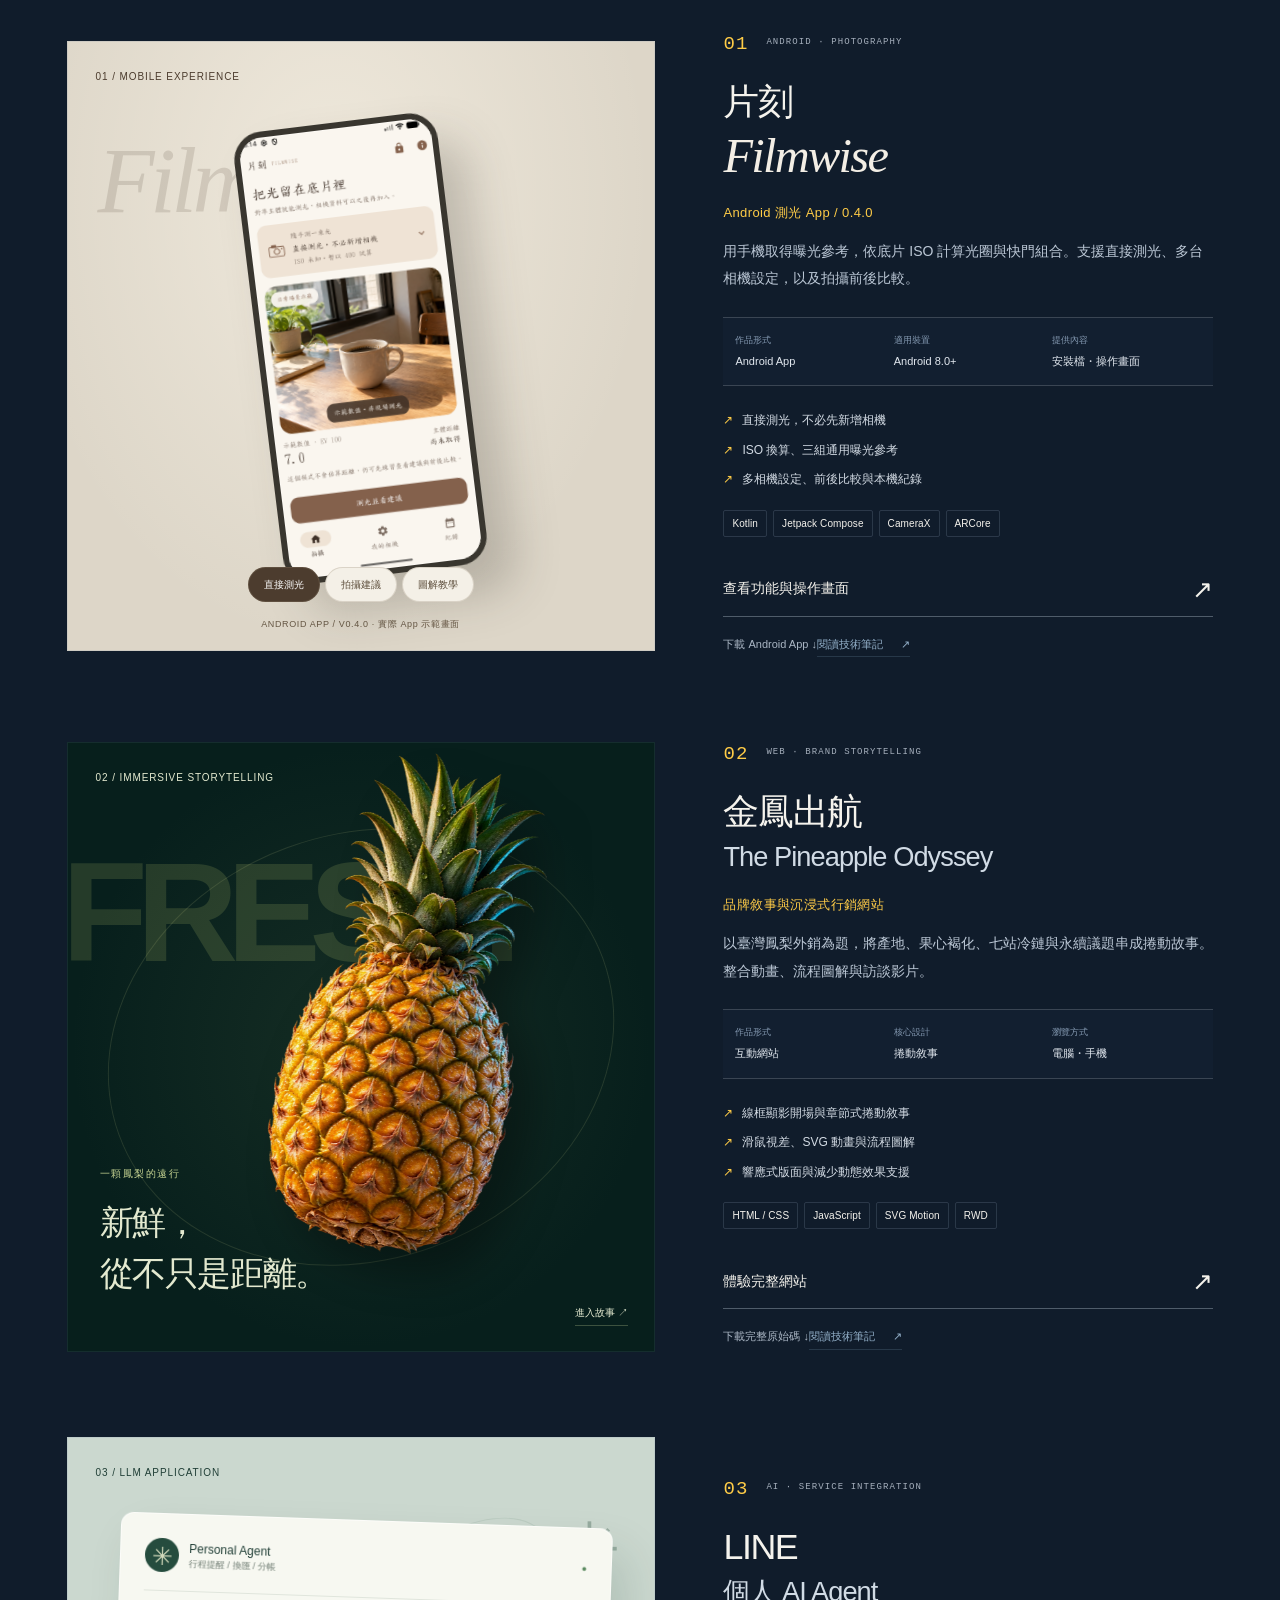
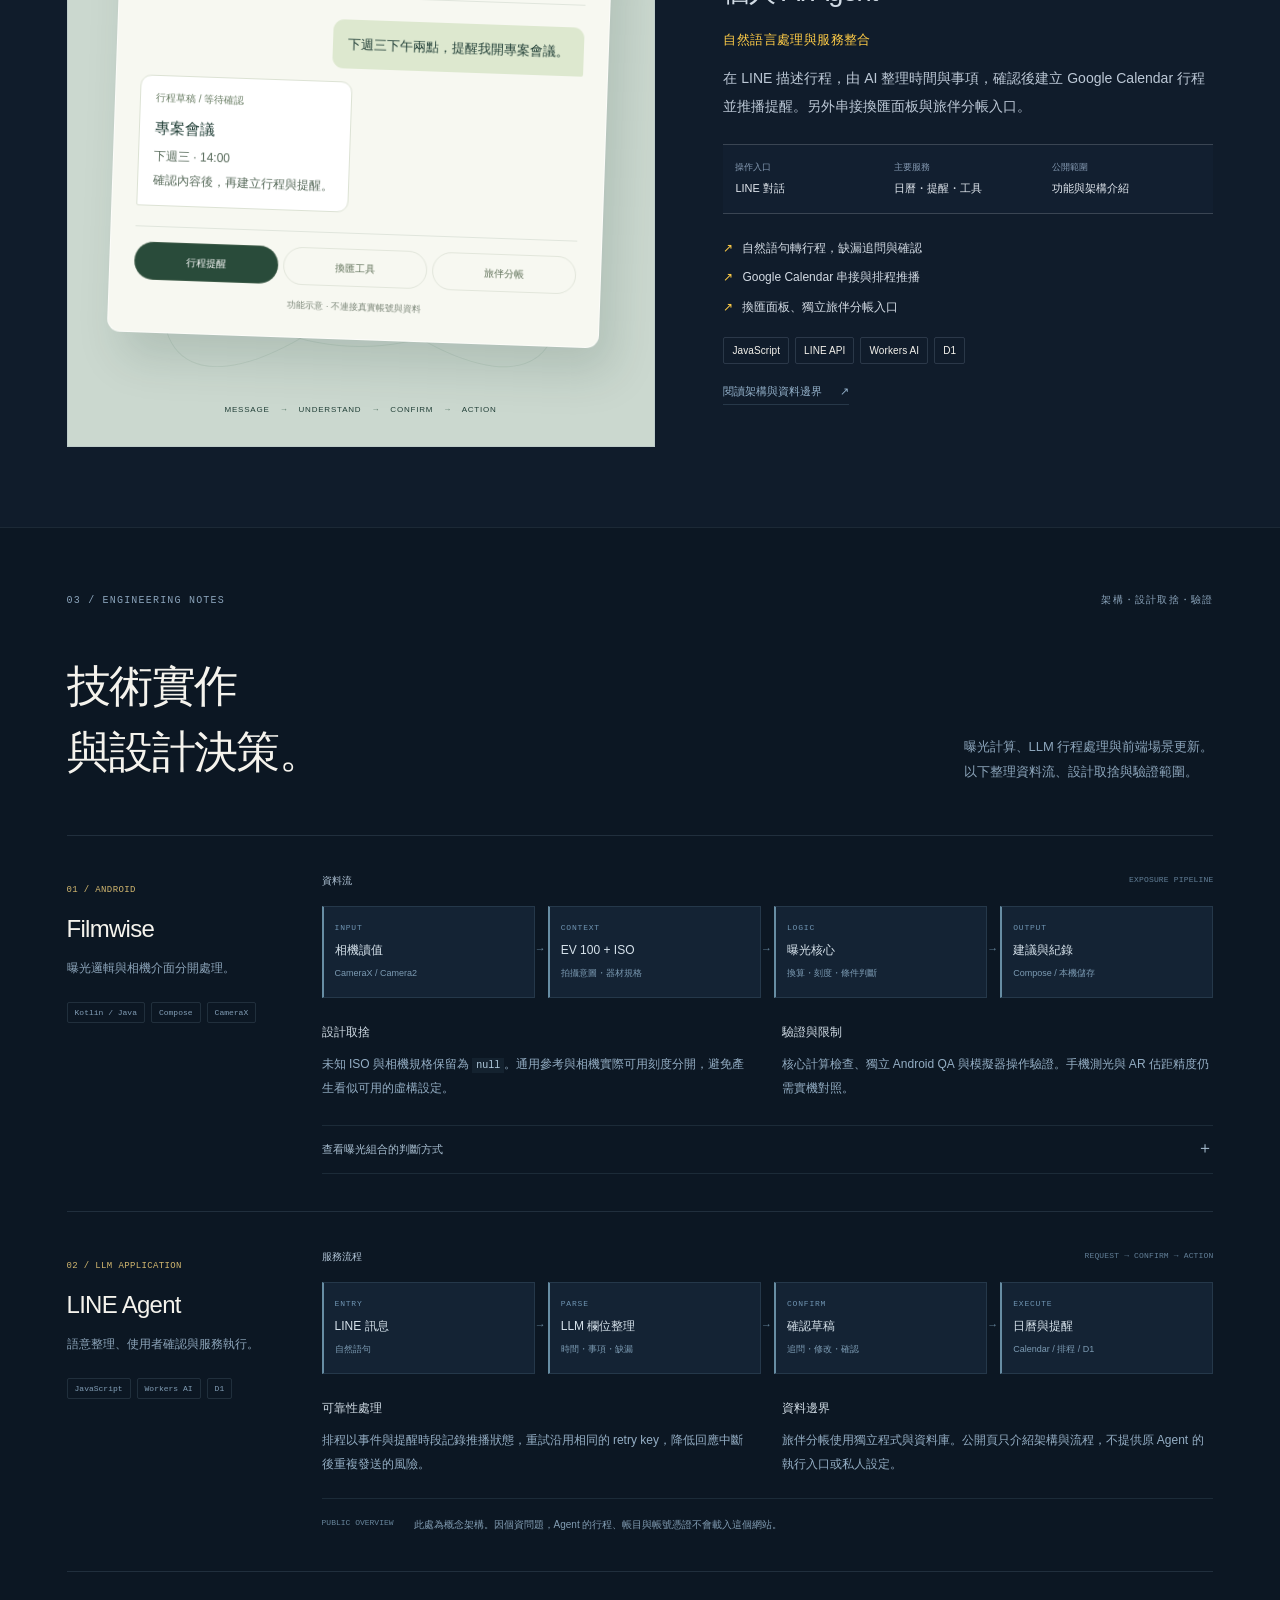
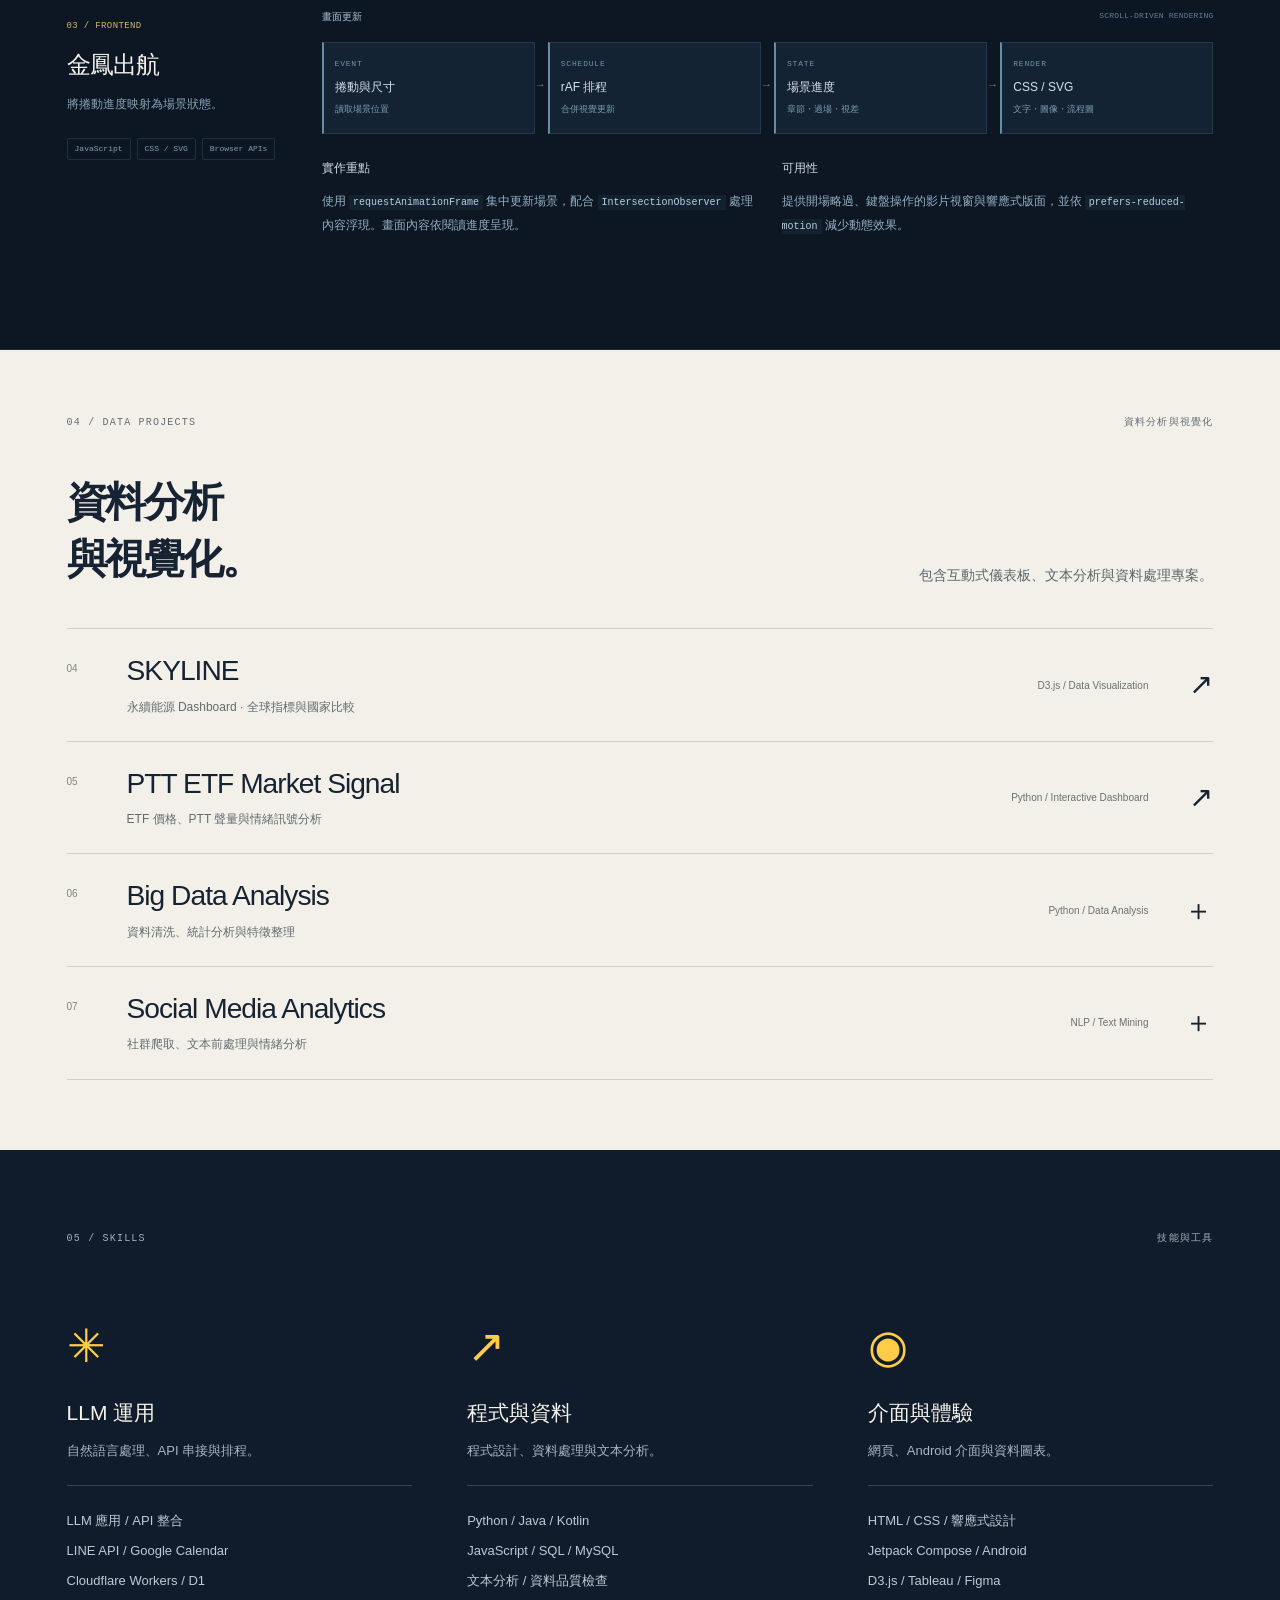
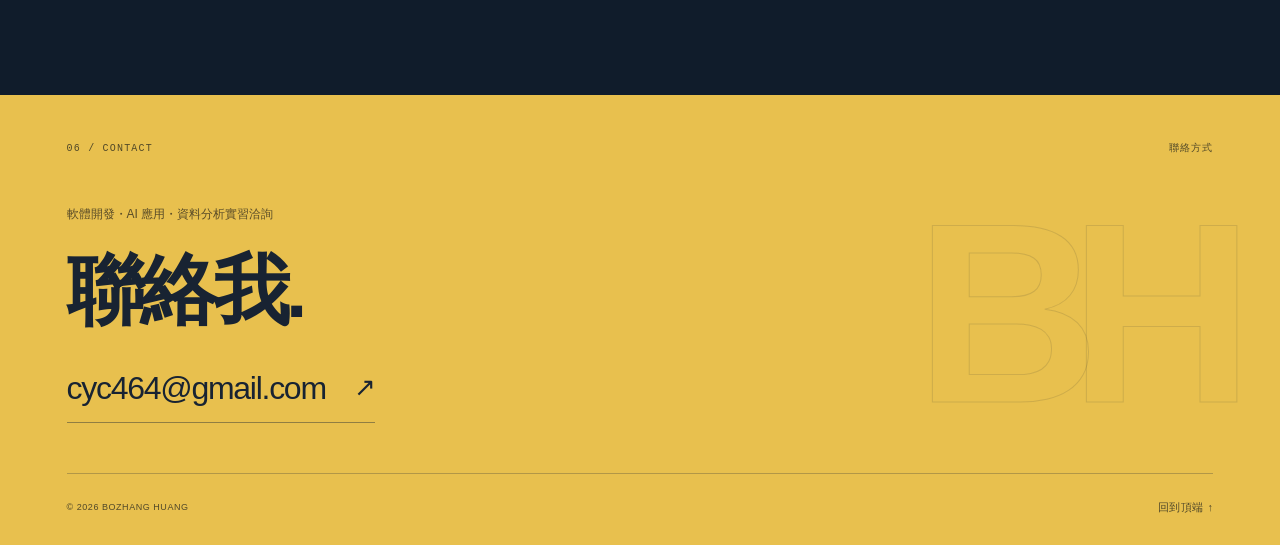
==== commit d0a53c4a: "更新網站介紹內容" ====
--- a/index.html
+++ b/index.html
@@ -1,8 +1,13 @@
 <!doctype html>
 <html lang="zh-Hant"><head><meta charset="utf-8"><meta name="viewport" content="width=device-width,initial-scale=1"><meta name="theme-color" content="#101c2b"><meta name="description" content="黃博章 Bozhang Huang 的作品集。LINE AI Agent、Filmwise Android 測光 App、金鳳出航行銷網站與資料分析作品。"><meta property="og:title" content="黃博章 Bozhang Huang｜資訊管理・軟體開發・資料分析"><meta property="og:description" content="LLM 運用、Android 開發、互動設計與資料分析。"><meta property="og:type" content="website"><title>黃博章 Bozhang Huang｜資訊管理・軟體開發・資料分析</title><link rel="icon" href="assets/favicon.svg" type="image/svg+xml"><link rel="stylesheet" href="style.css"><link rel="stylesheet" href="refinement.css"><script src="app.js" defer></script></head>
 <body><a class="skip-link" href="#main">跳至主要內容</a><header class="site-header"><a class="brand" href="#home" aria-label="黃博章，回首頁"><span class="brand-mark">b<span>.</span></span><span>BOZHANG<br>HUANG</span></a><nav aria-label="主要導覽"><a href="#work">作品 <small>Work</small></a><a href="#engineering">技術 <small>Notes</small></a><a href="#about">關於 <small>About</small></a><a href="#contact">聯絡 <span>↗</span></a></nav><button class="motion-toggle" aria-pressed="false" aria-label="減少動畫" title="減少動畫"><span class="motion-icon">◉</span><span class="motion-label">動畫開啟</span></button><div class="reading-progress" aria-hidden="true"></div></header>
-<main id="main"><section class="hero" id="home" aria-labelledby="hero-title"><div class="hero-top"><p class="eyebrow"><span class="status-dot"></span> 資訊管理 × 資訊傳播</p><p class="edition">PORTFOLIO / 2026</p></div><div class="hero-art"><canvas id="orbit-canvas" tabindex="0" role="button" aria-label="互動圖形：環面。點擊圖形或按 Enter 切換。"></canvas><span class="orbit-coordinate" aria-hidden="true">PARAMETRIC SURFACES / 3D → 2D</span></div><div class="hero-copy"><p class="intro-line">M.S. STUDENT <span>INFORMATION MANAGEMENT</span></p><h1 id="hero-title"><span class="line"><span>黃博章<span class="hero-dot">.</span></span></span><span class="hero-name-en">Bozhang Huang</span></h1><p class="hero-field">Software Development <span>/</span> Data Analysis</p><p class="hero-description">就讀國立中山大學資訊管理學系碩士班，具資訊傳播背景，專注於 LLM 運用、程式開發與資料分析。<span class="hero-collected">這裡收錄我的開發實作與資料分析作品。</span></p><div class="hero-links"><a class="round-link" href="#work"><span class="round-arrow">↘</span><span>探索專案<small>SELECTED PROJECTS</small></span></a><a class="hero-notes-link" href="#engineering">技術實作筆記 <span>↗</span></a></div></div><div class="hero-bottom"><span>LLM 運用</span><i>✳</i><span>ANDROID 開發</span><i>✳</i><span>互動網頁 / 資料分析</span><span class="hero-bottom-note">黃博章 · SELECTED WORK 2026</span></div></section>
-<section class="introduction light-section" id="about"><div class="section-kicker reveal"><span>01 / PROFILE</span><span>資訊管理 × 資訊傳播</span></div><div class="intro-grid"><h2 class="reveal">資訊管理研究生，<br>具<span class="ink-underline">資訊傳播背景。</span></h2><div class="intro-body reveal"><p class="body-lead">國立中山大學<br>資訊管理學系碩士班</p><p>畢業於世新大學資訊傳播學系。近期以 JavaScript、Kotlin 與 Python 製作 LLM 運用、Android App 與資料分析專案，也持續進行網頁與介面設計。</p><dl class="education-list"><div><dt>2025 — 2027（預計）</dt><dd>國立中山大學<span>資訊管理學系碩士班</span></dd></div><div><dt>2019 — 2023</dt><dd>世新大學<span>資訊傳播學系學士</span></dd></div></dl></div></div></section>
+<main id="main"><section class="hero" id="home" aria-labelledby="hero-title"><div class="hero-top"><p class="eyebrow"><span class="status-dot"></span> 資訊管理 × 資訊傳播</p><p class="edition">PORTFOLIO / 2026</p></div><div class="hero-art"><canvas id="orbit-canvas" tabindex="0" role="button" aria-label="互動圖形：環面。點擊圖形或按 Enter 切換。"></canvas><span class="orbit-coordinate" aria-hidden="true"></span></div><div class="hero-copy"><p class="intro-line">M.S. STUDENT <span>INFORMATION MANAGEMENT</span></p><h1 id="hero-title"><span class="line"><span>黃博章<span class="hero-dot">.</span></span></span><span class="hero-name-en">Bozhang Huang</span></h1><p class="hero-field">Software Development <span>/</span> Data Analysis</p><p class="hero-description">目前就讀國立中山大學資訊管理學系碩士班，具資訊傳播背景，專注於 LLM 運用、程式開發與資料分析。<span class="hero-collected">這裡收錄我的開發實作與資料分析作品。</span></p><div class="hero-links"><a class="round-link" href="#work"><span class="round-arrow">↘</span><span>探索專案<small>SELECTED PROJECTS</small></span></a><a class="hero-notes-link" href="#engineering">技術實作筆記 <span>↗</span></a></div></div><div class="hero-bottom"><span>LLM 運用</span><i>✳</i><span>ANDROID 開發</span><i>✳</i><span>互動網頁 / 資料分析</span><span class="hero-bottom-note">黃博章 · SELECTED WORK 2026</span></div></section>
+<section class="introduction light-section" id="about">
+  <div class="section-kicker reveal"><span>01 / PROFILE</span>
+    <span>資訊管理 × 資訊傳播</span></div><div class="intro-grid">
+      <h2 class="reveal">資訊管理研究生，<br>具<span class="ink-underline">資訊傳播背景。</span></h2>
+      <div class="intro-body reveal"><p class="body-lead">國立中山大學<br>資訊管理學系碩士班</p>
+        <p>畢業於世新大學資訊傳播學系。近期以 JavaScript、Kotlin 與 Python 製作 LLM 運用、Android App 與資料分析專案，也持續進行網頁與介面設計。</p><dl class="education-list"><div><dt>2025 — 2027（預計）</dt><dd>國立中山大學<span>資訊管理學系碩士班</span></dd></div><div><dt>2019 — 2023</dt><dd>世新大學<span>資訊傳播學系學士</span></dd></div></dl></div></div></section>
 <section class="work-section" id="work" aria-labelledby="work-title"><div class="section-kicker reveal"><span>02 / PROJECTS</span><span>ANDROID / FRONTEND / LLM</span></div><div class="work-heading reveal"><h2 id="work-title">近期作品<span>Selected projects.</span></h2><div class="work-overview"><p>測光 App、品牌敘事網站與 LINE 個人 Agent。</p><div class="project-jumps" aria-label="專案快速導覽"><a href="#filmwise">01 測光 App ↘</a><a href="#coldchain">02 行銷網站 ↘</a><a href="#agent">03 AI Agent ↘</a></div></div></div>
 <article class="project filmwise-project" id="filmwise"><div class="project-visual filmwise-visual reveal"><span class="visual-label">01 / MOBILE EXPERIENCE</span><span class="filmwise-word" aria-hidden="true">Filmwise</span><div class="phone-shell"><img id="filmwise-preview" src="assets/filmwise-meter.png" alt="Filmwise 0.4.0 直接測光介面，日常場景與示範 EV 讀值" width="1080" height="2400" loading="lazy"></div><div class="preview-tabs" role="group" aria-label="切換 App 操作畫面"><button type="button" data-preview="meter" aria-pressed="true">直接測光</button><button type="button" data-preview="advice" aria-pressed="false">拍攝建議</button><button type="button" data-preview="tutorial" aria-pressed="false">圖解教學</button></div><span class="visual-footnote">ANDROID APP / V0.4.0 · 實際 App 示範畫面</span></div><div class="project-copy reveal"><div class="project-meta"><span>01</span><span>ANDROID · PHOTOGRAPHY</span></div><h3>片刻<span>Filmwise</span></h3><p class="project-name">Android 測光 App / 0.4.0</p><p>用手機取得曝光參考，依底片 ISO 計算光圈與快門組合。支援直接測光、多台相機設定，以及拍攝前後比較。</p><dl class="project-facts"><div><dt>作品形式</dt><dd>Android App</dd></div><div><dt>適用裝置</dt><dd>Android 8.0+</dd></div><div><dt>提供內容</dt><dd>安裝檔・操作畫面</dd></div></dl><ul class="feature-list"><li>直接測光，不必先新增相機</li><li>ISO 換算、三組通用曝光參考</li><li>多相機設定、前後比較與本機紀錄</li></ul><div class="tags"><span>Kotlin</span><span>Jetpack Compose</span><span>CameraX</span><span>ARCore</span></div><a class="text-link" href="projects/filmwise/">查看功能與操作畫面 <span>↗</span></a><a class="subtle-link" href="downloads/Filmwise-0.4.0-release.apk" download>下載 Android App ↓</a><a class="project-tech-link" href="#note-filmwise">閱讀技術筆記 <span>↗</span></a></div></article>
 <article class="project coldchain-project" id="coldchain"><a class="project-visual coldchain-visual reveal" href="projects/coldchain/" aria-label="開啟金鳳出航完整網站"><span class="visual-label">02 / IMMERSIVE STORYTELLING</span><span class="cold-word" aria-hidden="true">FRESH.</span><div class="cold-orbit" aria-hidden="true"></div><img src="projects/coldchain/assets/pineapple-sculpture.webp" alt="金鳳出航網站的金鑽鳳梨主視覺" width="1024" height="1536" loading="lazy"><div class="cold-caption"><span>一顆鳳梨的遠行</span><strong>新鮮，<br>從不只是距離。</strong></div><span class="visual-open">進入故事 ↗</span></a><div class="project-copy reveal"><div class="project-meta"><span>02</span><span>WEB · BRAND STORYTELLING</span></div><h3>金鳳出航<span>The Pineapple Odyssey</span></h3><p class="project-name">品牌敘事與沉浸式行銷網站</p><p>以臺灣鳳梨外銷為題，將產地、果心褐化、七站冷鏈與永續議題串成捲動故事。整合動畫、流程圖解與訪談影片。</p><dl class="project-facts"><div><dt>作品形式</dt><dd>互動網站</dd></div><div><dt>核心設計</dt><dd>捲動敘事</dd></div><div><dt>瀏覽方式</dt><dd>電腦・手機</dd></div></dl><ul class="feature-list"><li>線框顯影開場與章節式捲動敘事</li><li>滑鼠視差、SVG 動畫與流程圖解</li><li>響應式版面與減少動態效果支援</li></ul><div class="tags"><span>HTML / CSS</span><span>JavaScript</span><span>SVG Motion</span><span>RWD</span></div><a class="text-link" href="projects/coldchain/">體驗完整網站 <span>↗</span></a><a class="subtle-link" href="downloads/pineapple-cold-chain-source.zip" download>下載完整原始碼 ↓</a><a class="project-tech-link" href="#note-web">閱讀技術筆記 <span>↗</span></a></div></article>
@@ -30,7 +35,7 @@
       <div class="flow-heading"><span>服務流程</span><small>REQUEST → CONFIRM → ACTION</small></div>
       <ol class="system-flow"><li><small>ENTRY</small><strong>LINE 訊息</strong><span>自然語句</span></li><li><small>PARSE</small><strong>LLM 欄位整理</strong><span>時間・事項・缺漏</span></li><li><small>CONFIRM</small><strong>確認草稿</strong><span>追問・修改・確認</span></li><li><small>EXECUTE</small><strong>日曆與提醒</strong><span>Calendar / 排程 / D1</span></li></ol>
       <div class="note-columns"><div><h4>可靠性處理</h4><p>排程以事件與提醒時段記錄推播狀態，重試沿用相同的 retry key，降低回應中斷後重複發送的風險。</p></div><div><h4>資料邊界</h4><p>旅伴分帳使用獨立程式與資料庫。公開頁只介紹架構與流程，不提供原 Agent 的執行入口或私人設定。</p></div></div>
-      <div class="technical-footnote"><span>PUBLIC OVERVIEW</span><p>此處為概念架構。Agent 的行程、帳目與帳號憑證不會載入這個網站。</p></div>
+      <div class="technical-footnote"><span>PUBLIC OVERVIEW</span><p>此處為概念架構。因個資問題，Agent 的行程、帳目與帳號憑證不會載入這個網站。</p></div>
     </div>
   </article>
   <article class="engineering-note reveal" id="note-web">
@@ -38,7 +43,7 @@
     <div class="note-content">
       <div class="flow-heading"><span>畫面更新</span><small>SCROLL-DRIVEN RENDERING</small></div>
       <ol class="system-flow"><li><small>EVENT</small><strong>捲動與尺寸</strong><span>讀取場景位置</span></li><li><small>SCHEDULE</small><strong>rAF 排程</strong><span>合併視覺更新</span></li><li><small>STATE</small><strong>場景進度</strong><span>章節・過場・視差</span></li><li><small>RENDER</small><strong>CSS / SVG</strong><span>文字・圖像・流程圖</span></li></ol>
-      <div class="note-columns"><div><h4>實作重點</h4><p>使用 <code>requestAnimationFrame</code> 集中更新場景，配合 <code>IntersectionObserver</code> 處理內容浮現。畫面內容依閱讀進度呈現。</p></div><div><h4>可用性</h4><p>提供開場略過、鍵盤可操作的影片視窗與響應式版面，並依 <code>prefers-reduced-motion</code> 減少動態效果。</p></div></div>
+      <div class="note-columns"><div><h4>實作重點</h4><p>使用 <code>requestAnimationFrame</code> 集中更新場景，配合 <code>IntersectionObserver</code> 處理內容浮現。畫面內容依閱讀進度呈現。</p></div><div><h4>可用性</h4><p>提供開場略過、鍵盤操作的影片視窗與響應式版面，並依 <code>prefers-reduced-motion</code> 減少動態效果。</p></div></div>
     </div>
   </article>
 </section>
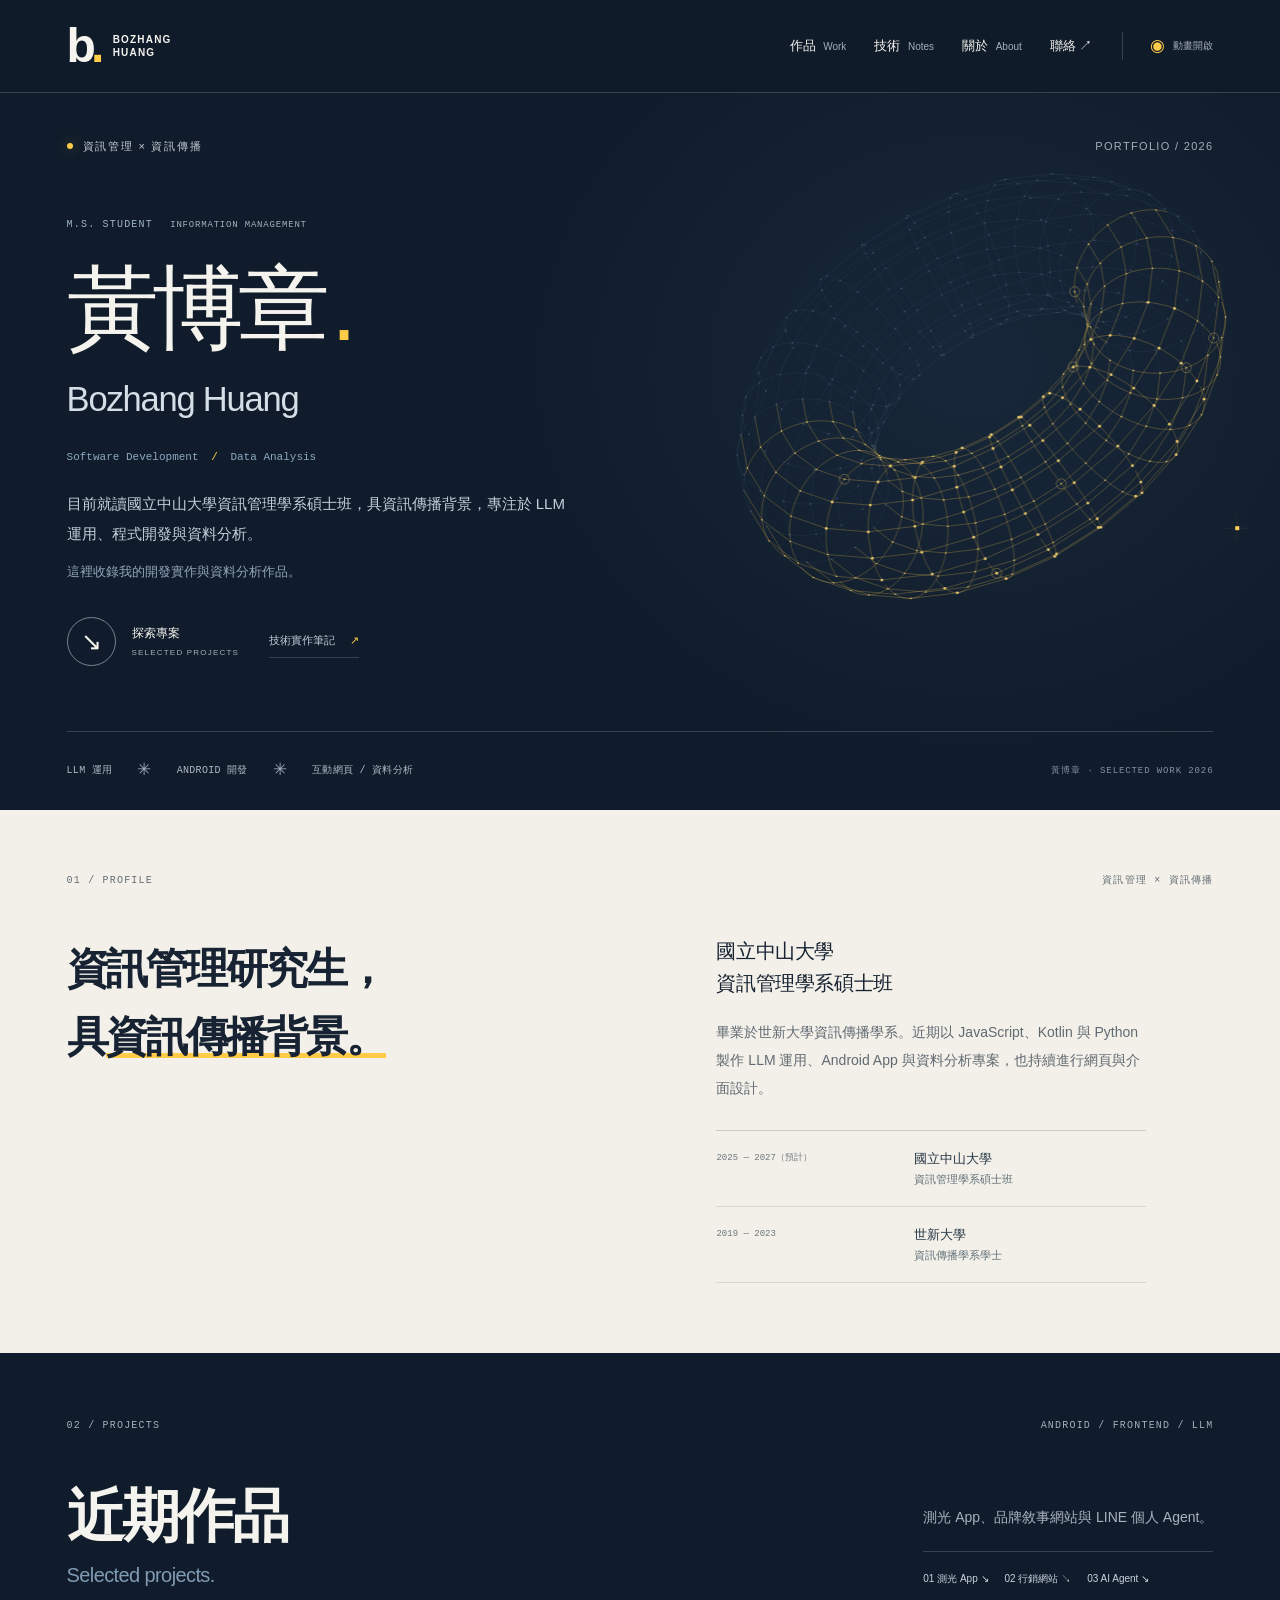
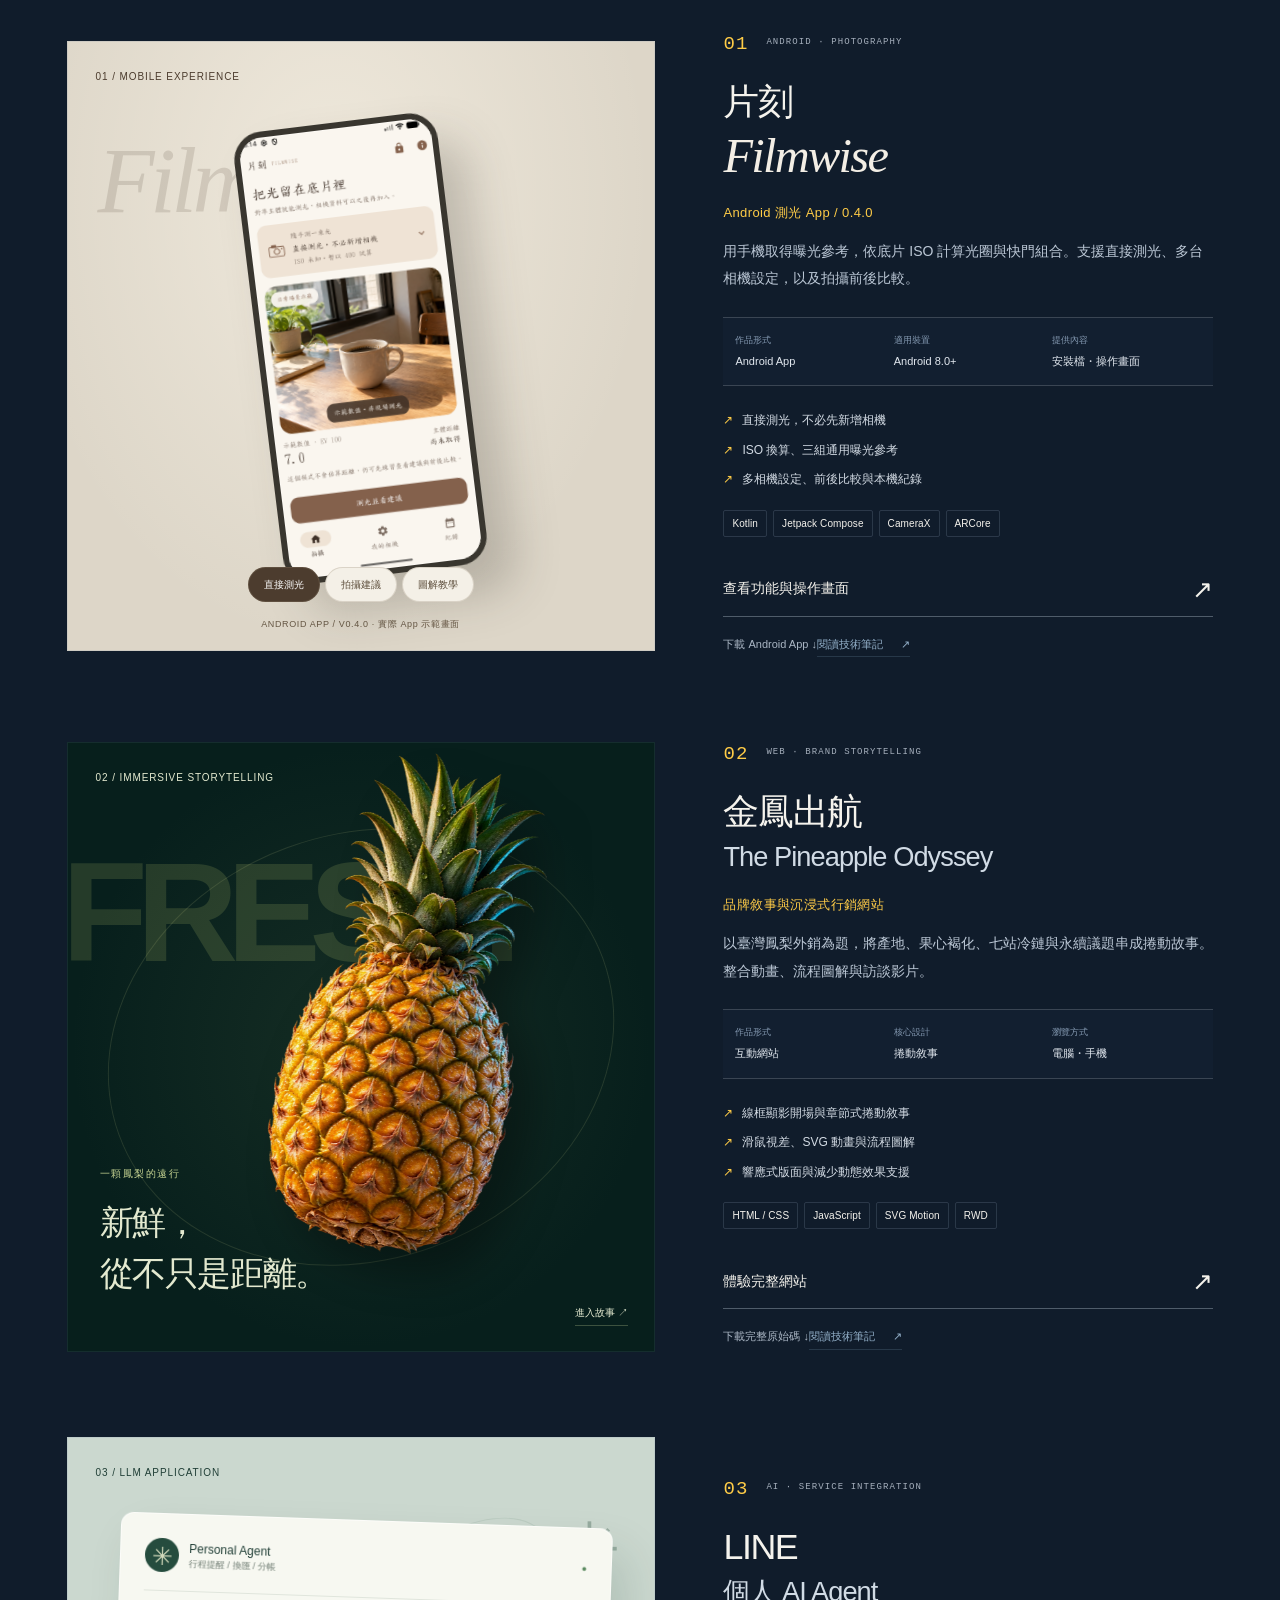
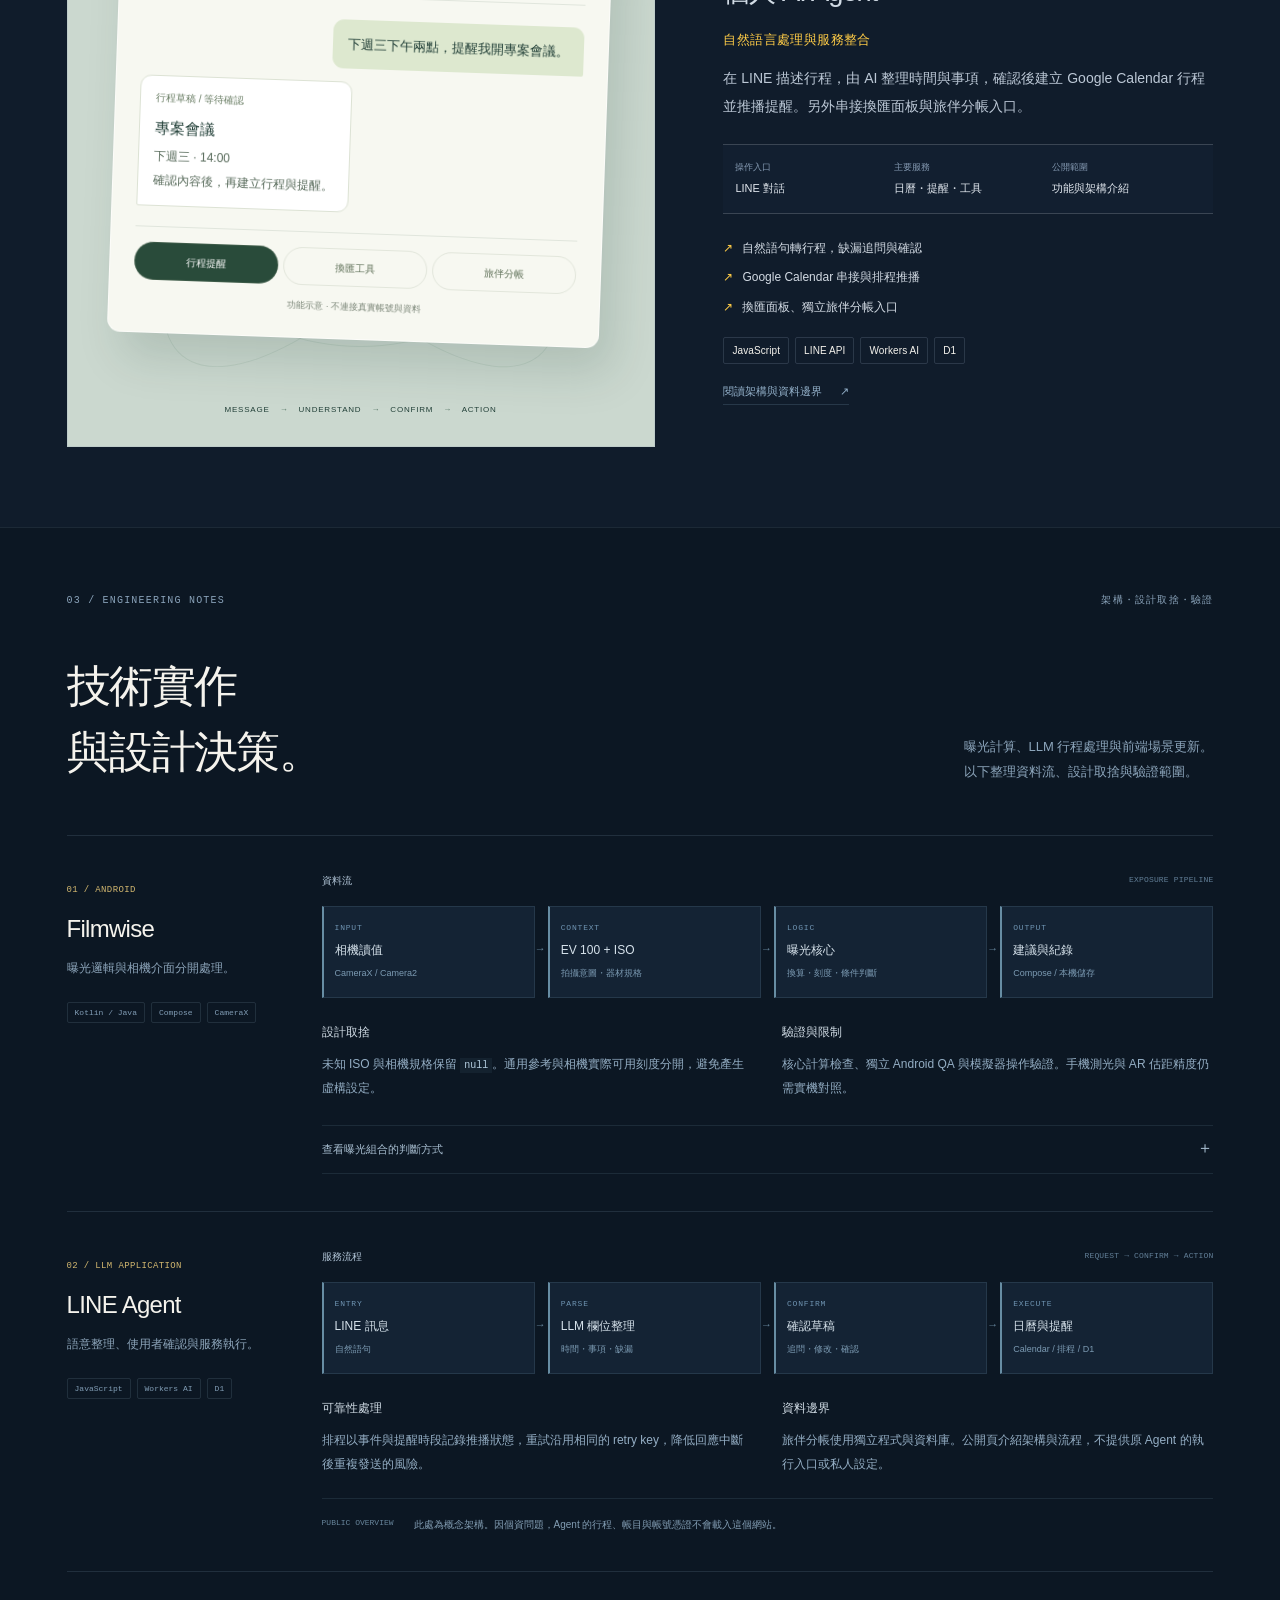
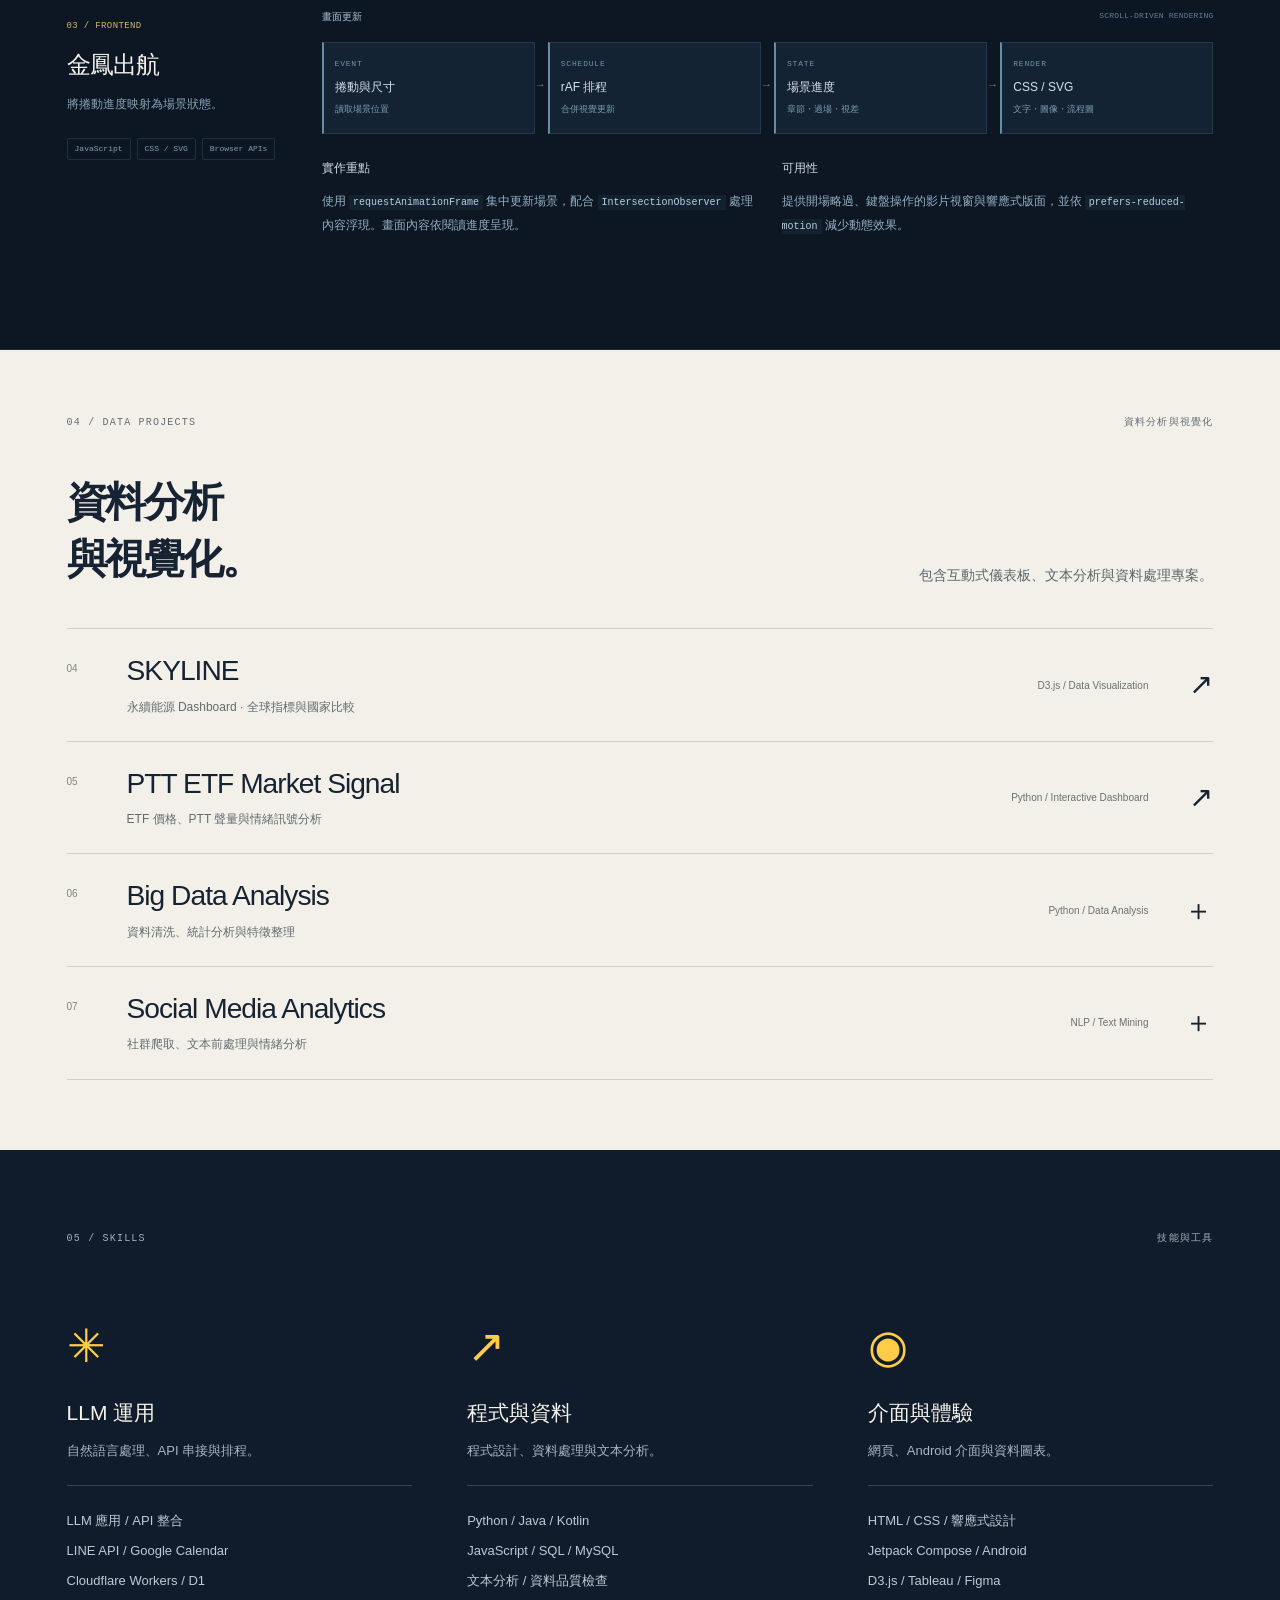
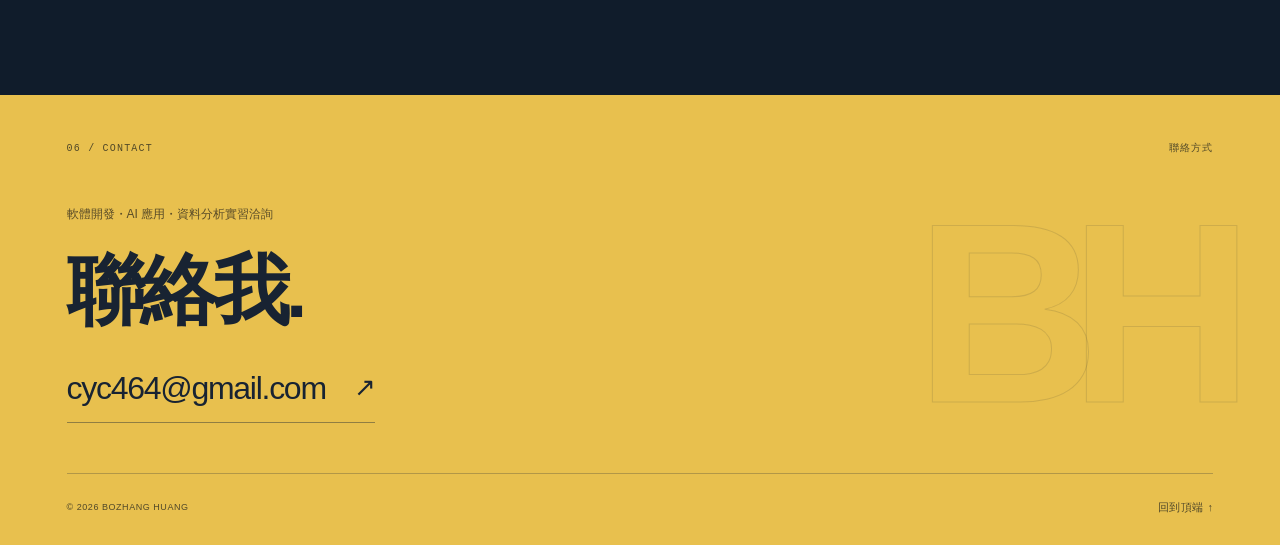
==== commit 95144904: "更改網頁" ====
--- a/index.html
+++ b/index.html
@@ -21,7 +21,7 @@
     <div class="note-content">
       <div class="flow-heading"><span>資料流</span><small>EXPOSURE PIPELINE</small></div>
       <ol class="system-flow"><li><small>INPUT</small><strong>相機讀值</strong><span>CameraX / Camera2</span></li><li><small>CONTEXT</small><strong>EV 100 + ISO</strong><span>拍攝意圖・器材規格</span></li><li><small>LOGIC</small><strong>曝光核心</strong><span>換算・刻度・條件判斷</span></li><li><small>OUTPUT</small><strong>建議與紀錄</strong><span>Compose / 本機儲存</span></li></ol>
-      <div class="note-columns"><div><h4>設計取捨</h4><p>未知 ISO 與相機規格保留為 <code>null</code>。通用參考與相機實際可用刻度分開，避免產生看似可用的虛構設定。</p></div><div><h4>驗證與限制</h4><p>核心計算檢查、獨立 Android QA 與模擬器操作驗證。手機測光與 AR 估距精度仍需實機對照。</p></div></div>
+      <div class="note-columns"><div><h4>設計取捨</h4><p>未知 ISO 與相機規格保留 <code>null</code>。通用參考與相機實際可用刻度分開，避免產生虛構設定。</p></div><div><h4>驗證與限制</h4><p>核心計算檢查、獨立 Android QA 與模擬器操作驗證。手機測光與 AR 估距精度仍需實機對照。</p></div></div>
       <details class="technical-detail"><summary>查看曝光組合的判斷方式 <span>＋</span></summary><div><p>遍歷相機快門刻度，尋找最接近讀值的曝光組合；只保留誤差在半格內的結果。以下節錄自曝光核心：</p><pre><code>double difference = ev100 - ExposureEngine.exposureEV(aperture, shutter, iso);
 if (Math.abs(difference) &lt; bestError) {
     bestError = Math.abs(difference);
@@ -34,7 +34,7 @@
     <div class="note-content">
       <div class="flow-heading"><span>服務流程</span><small>REQUEST → CONFIRM → ACTION</small></div>
       <ol class="system-flow"><li><small>ENTRY</small><strong>LINE 訊息</strong><span>自然語句</span></li><li><small>PARSE</small><strong>LLM 欄位整理</strong><span>時間・事項・缺漏</span></li><li><small>CONFIRM</small><strong>確認草稿</strong><span>追問・修改・確認</span></li><li><small>EXECUTE</small><strong>日曆與提醒</strong><span>Calendar / 排程 / D1</span></li></ol>
-      <div class="note-columns"><div><h4>可靠性處理</h4><p>排程以事件與提醒時段記錄推播狀態，重試沿用相同的 retry key，降低回應中斷後重複發送的風險。</p></div><div><h4>資料邊界</h4><p>旅伴分帳使用獨立程式與資料庫。公開頁只介紹架構與流程，不提供原 Agent 的執行入口或私人設定。</p></div></div>
+      <div class="note-columns"><div><h4>可靠性處理</h4><p>排程以事件與提醒時段記錄推播狀態，重試沿用相同的 retry key，降低回應中斷後重複發送的風險。</p></div><div><h4>資料邊界</h4><p>旅伴分帳使用獨立程式與資料庫。公開頁介紹架構與流程，不提供原 Agent 的執行入口或私人設定。</p></div></div>
       <div class="technical-footnote"><span>PUBLIC OVERVIEW</span><p>此處為概念架構。因個資問題，Agent 的行程、帳目與帳號憑證不會載入這個網站。</p></div>
     </div>
   </article>
